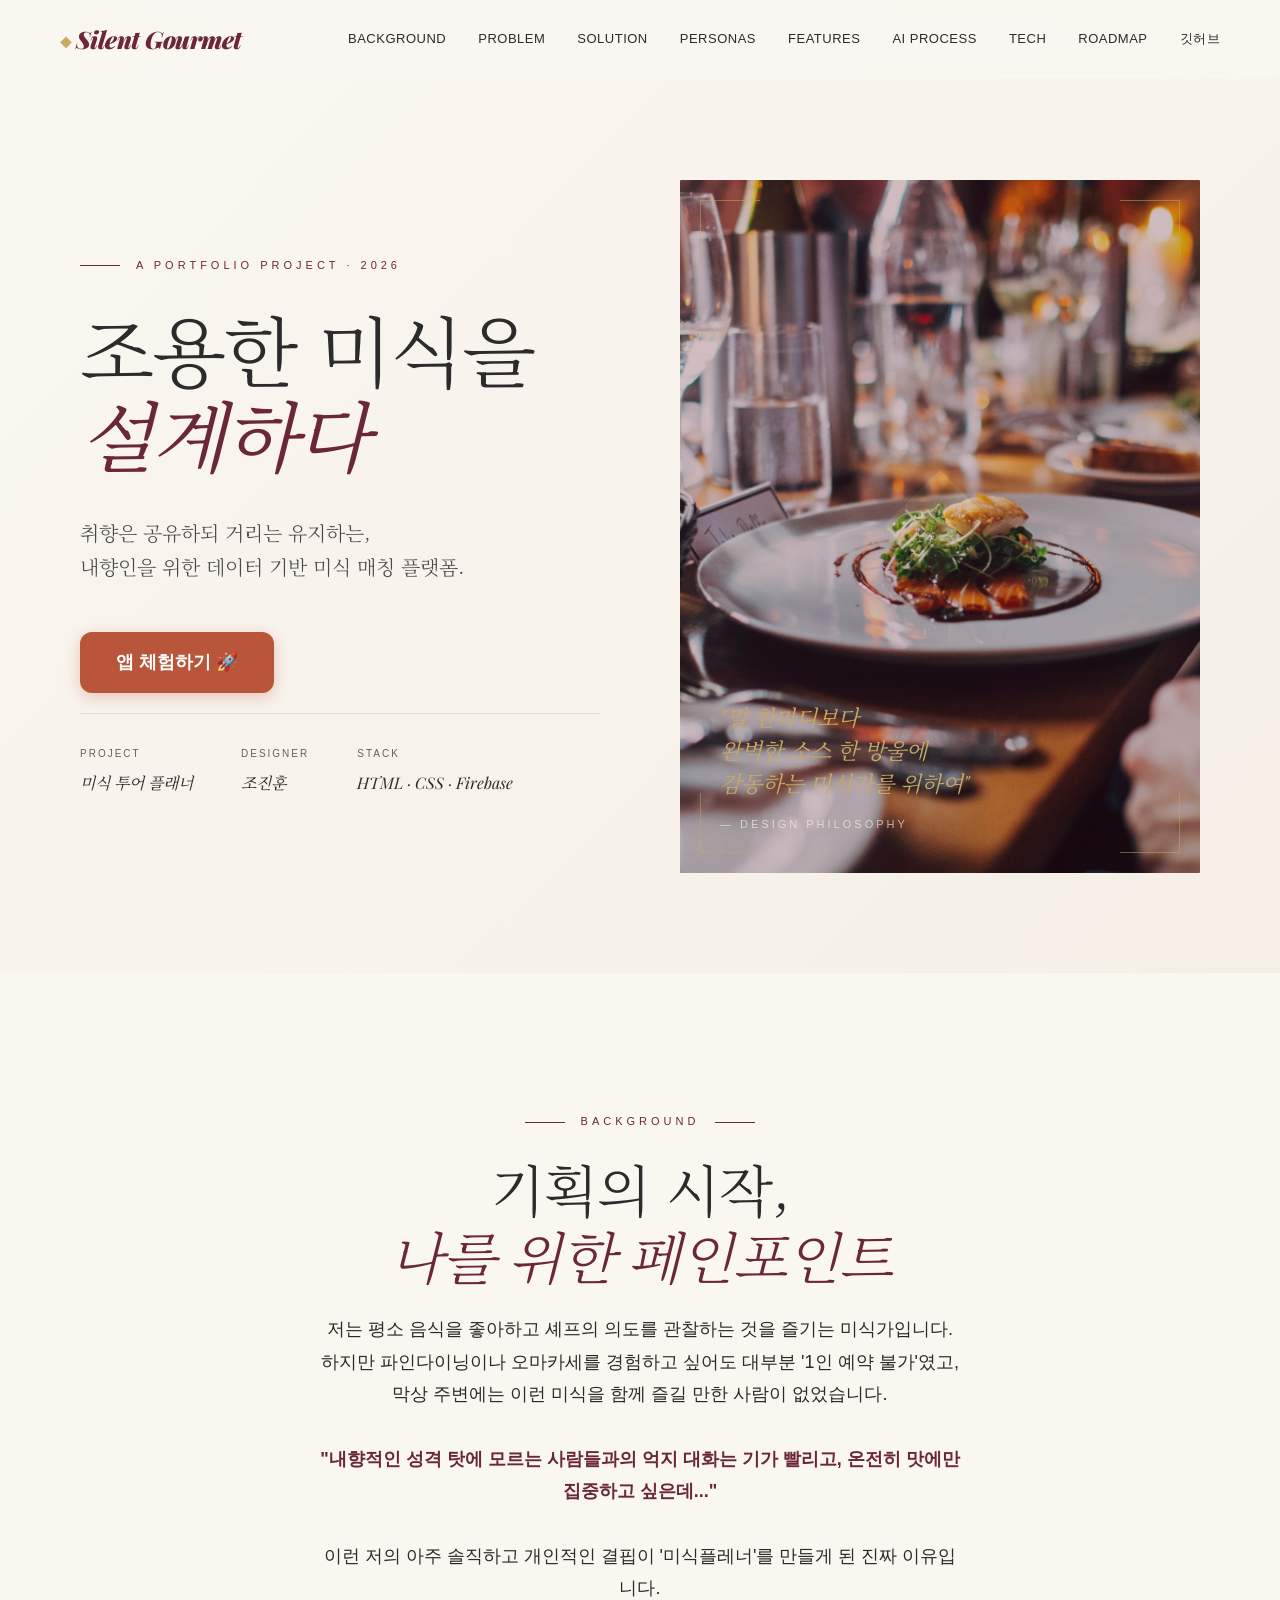
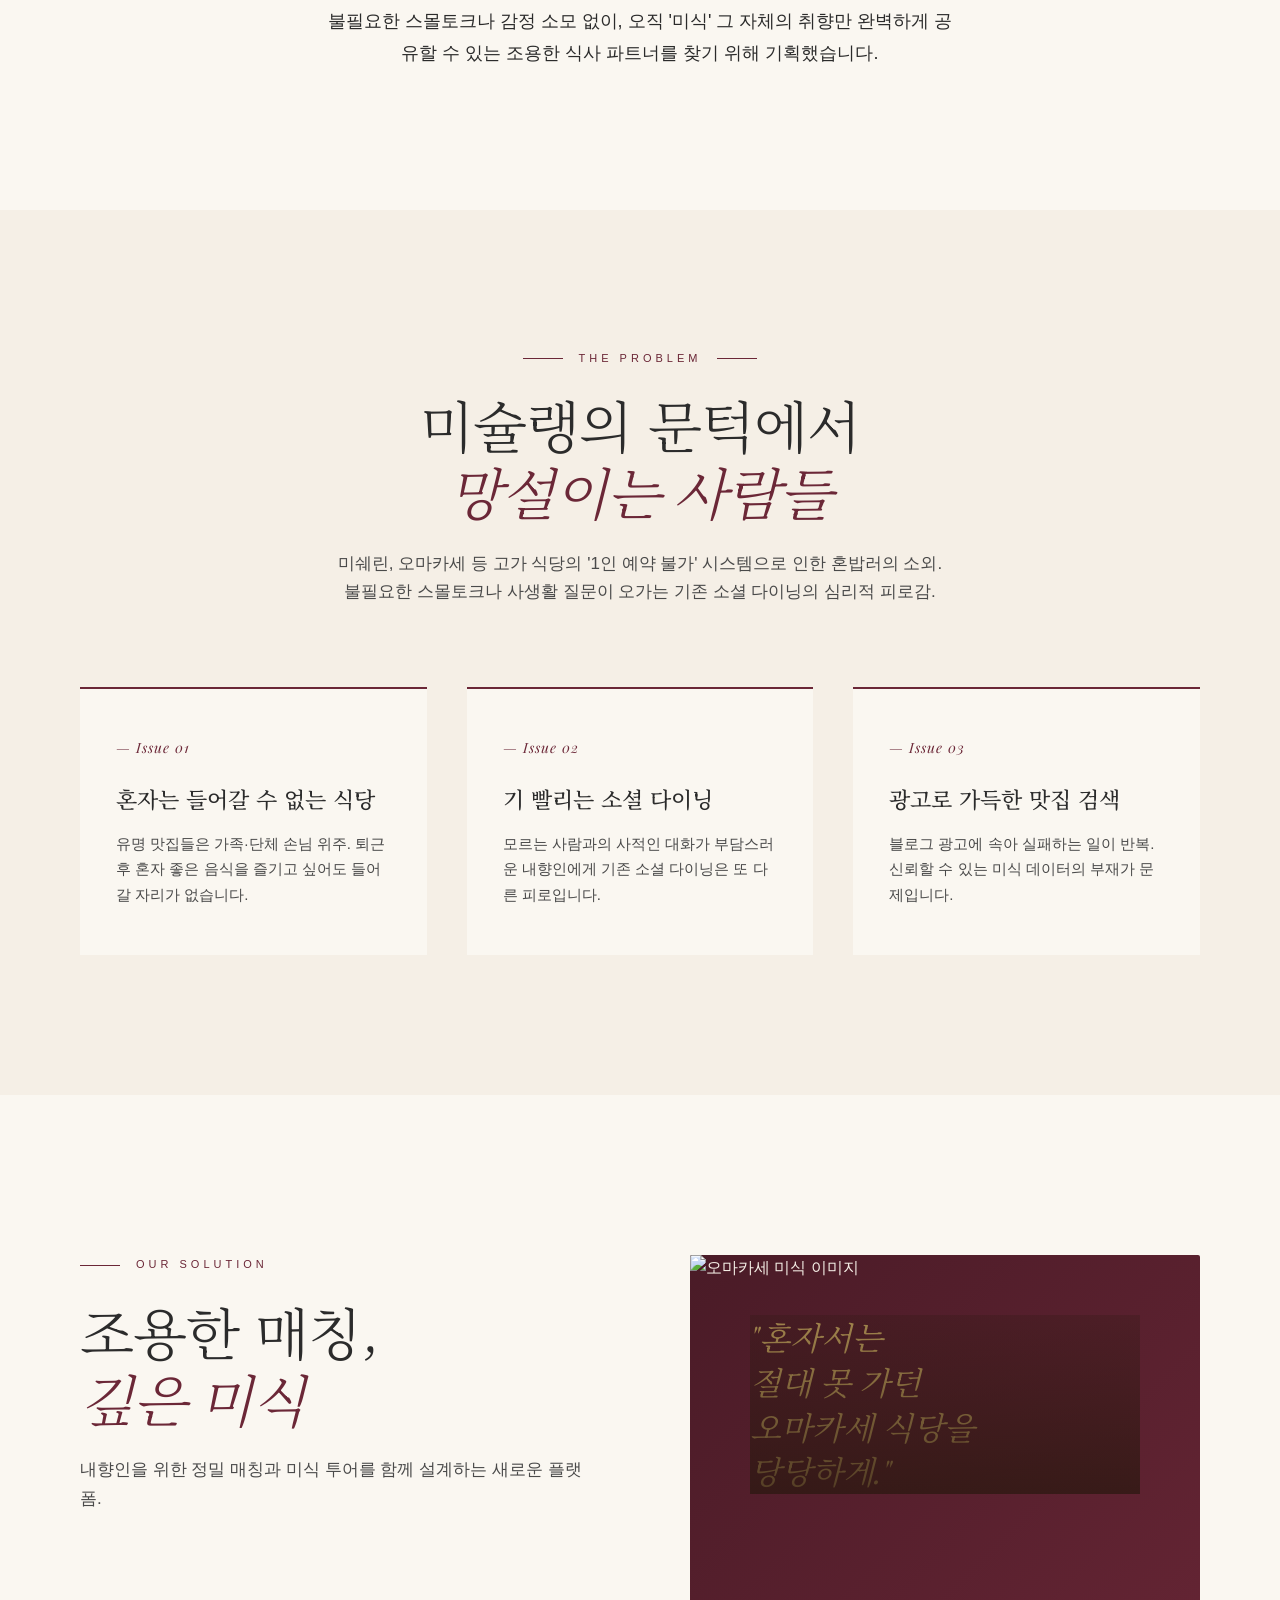
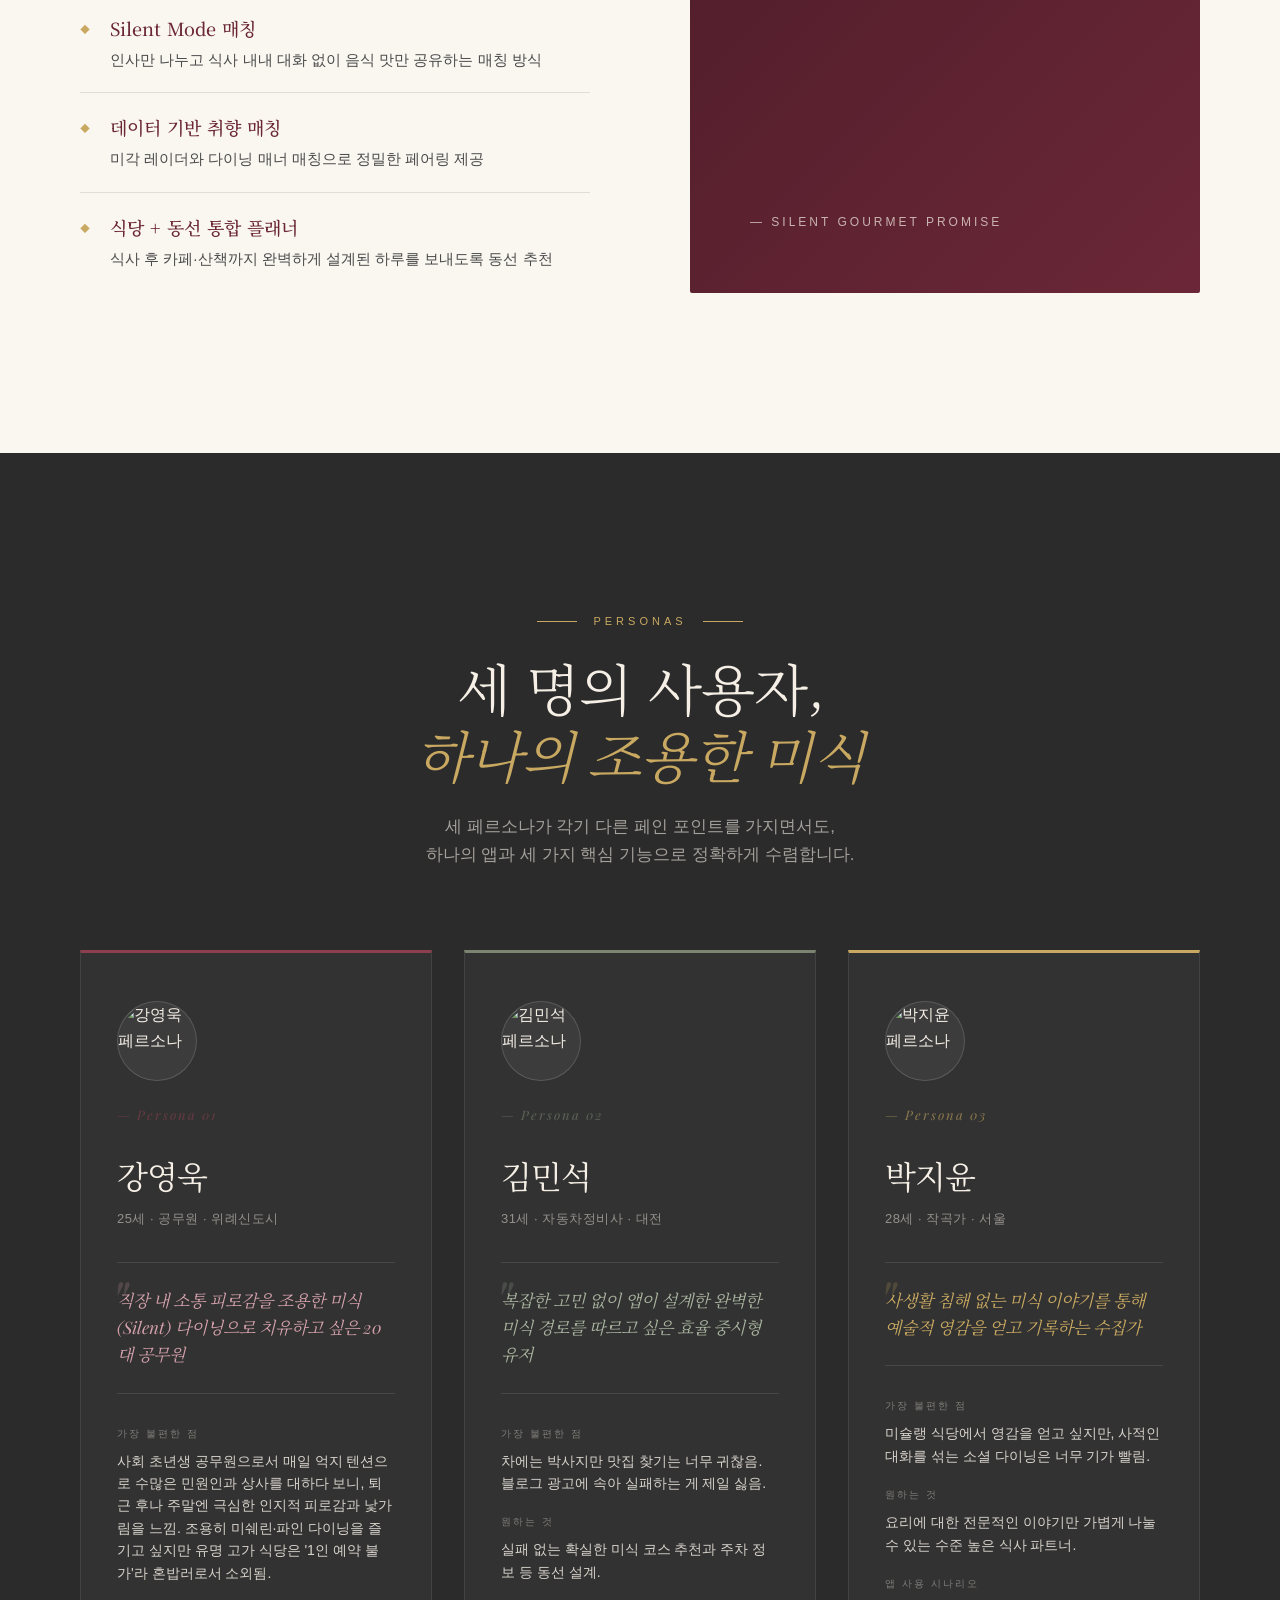
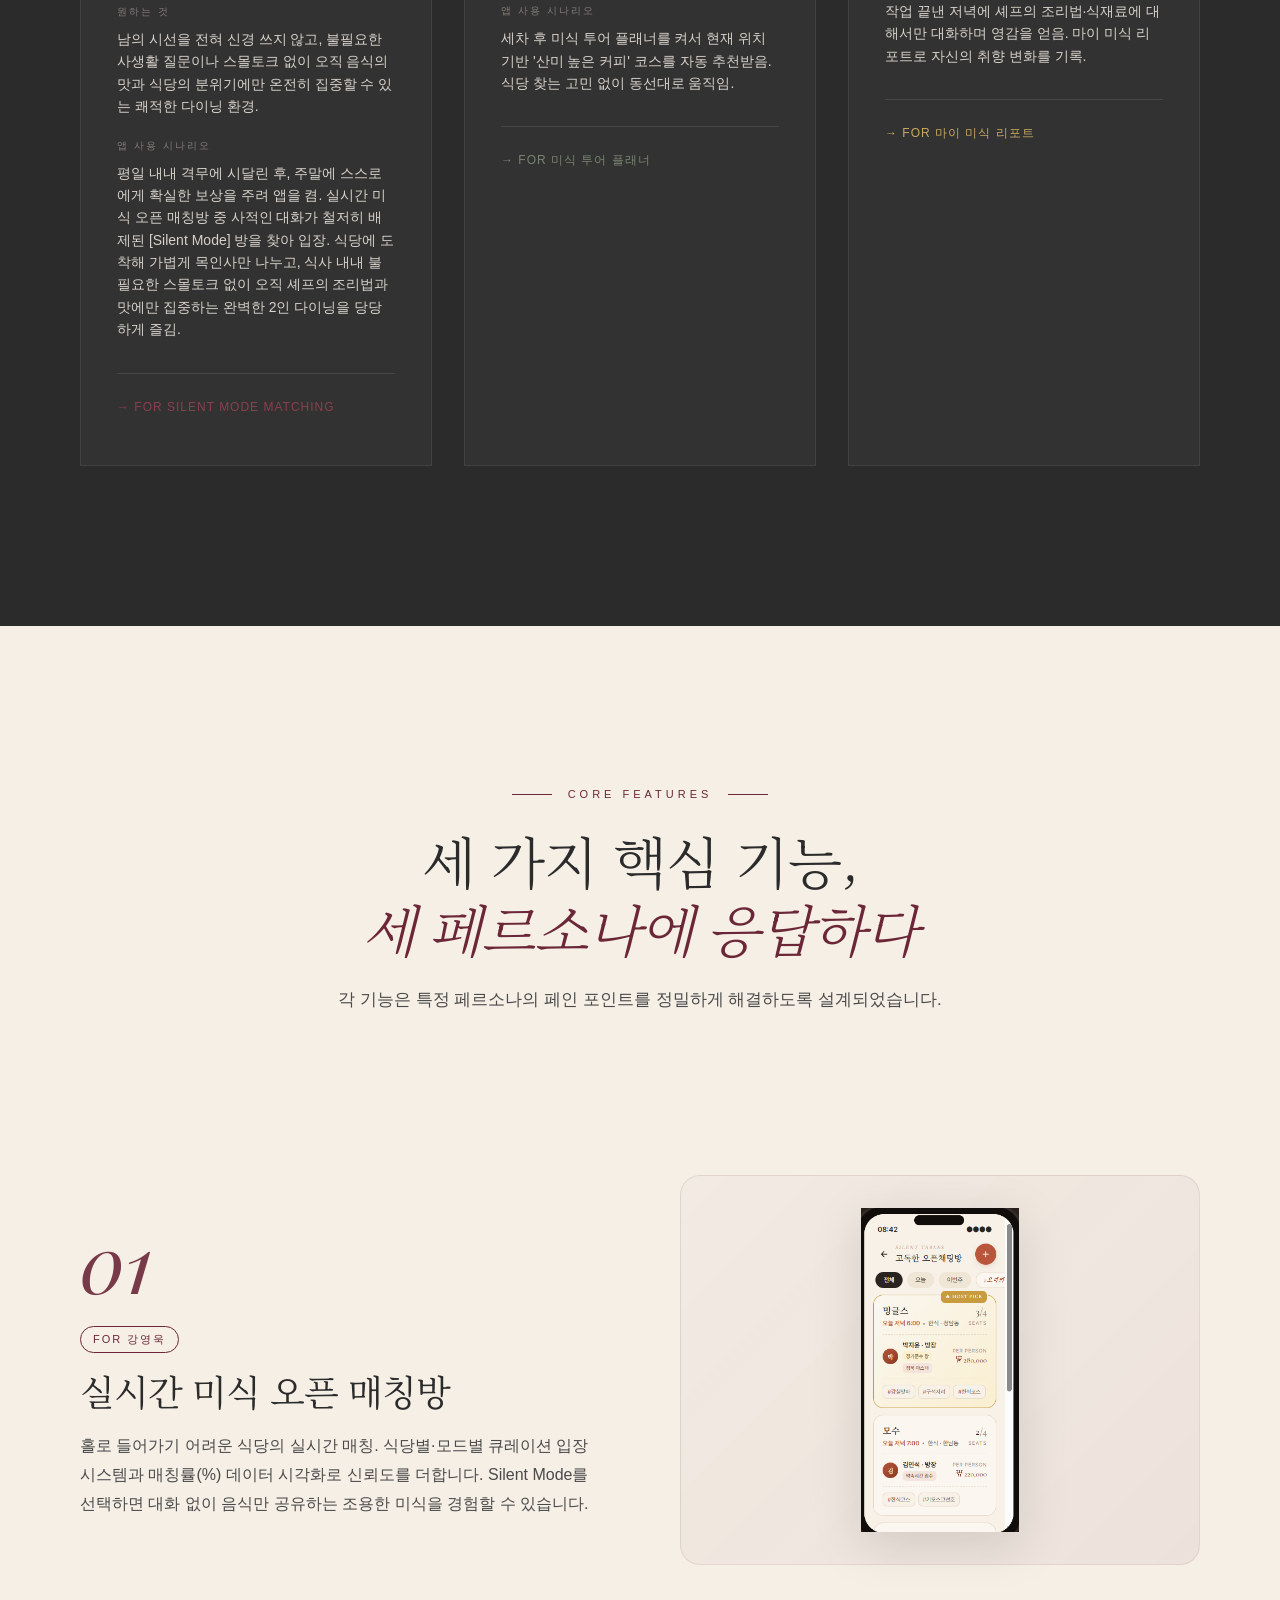
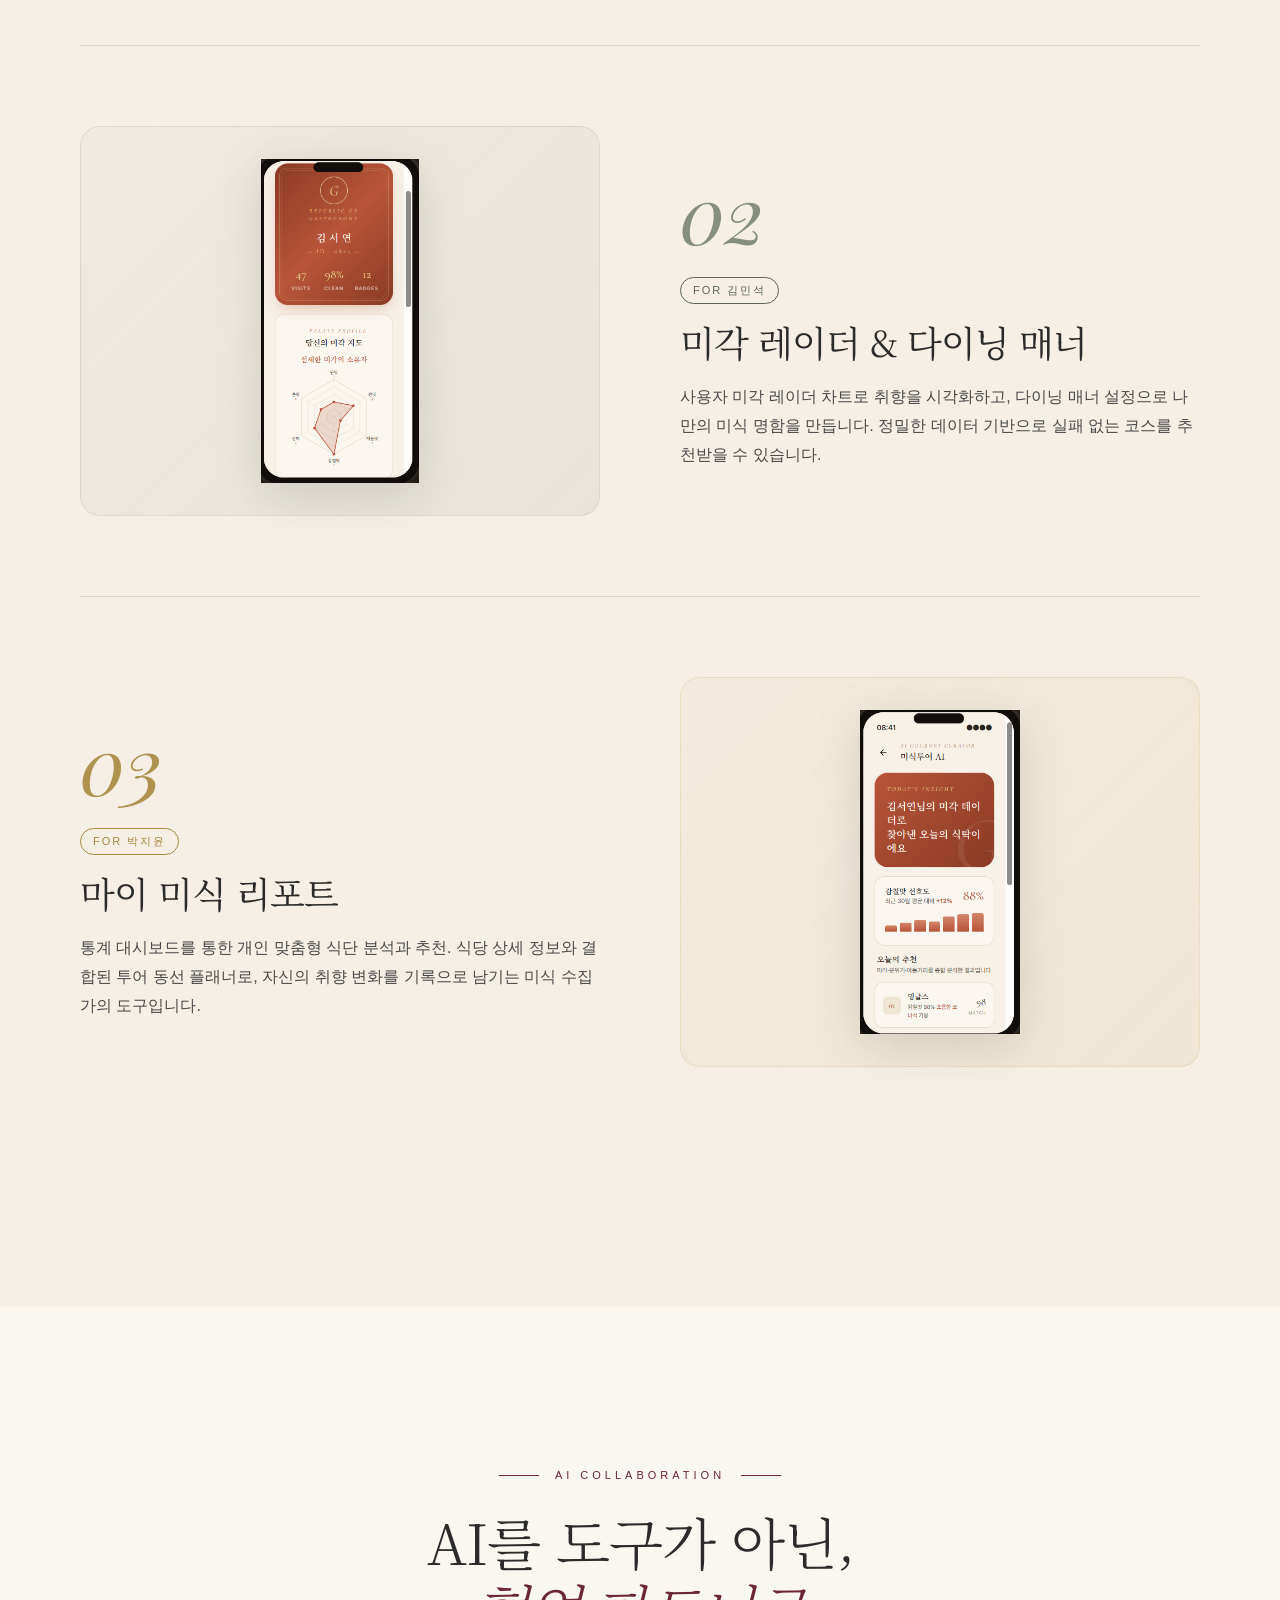
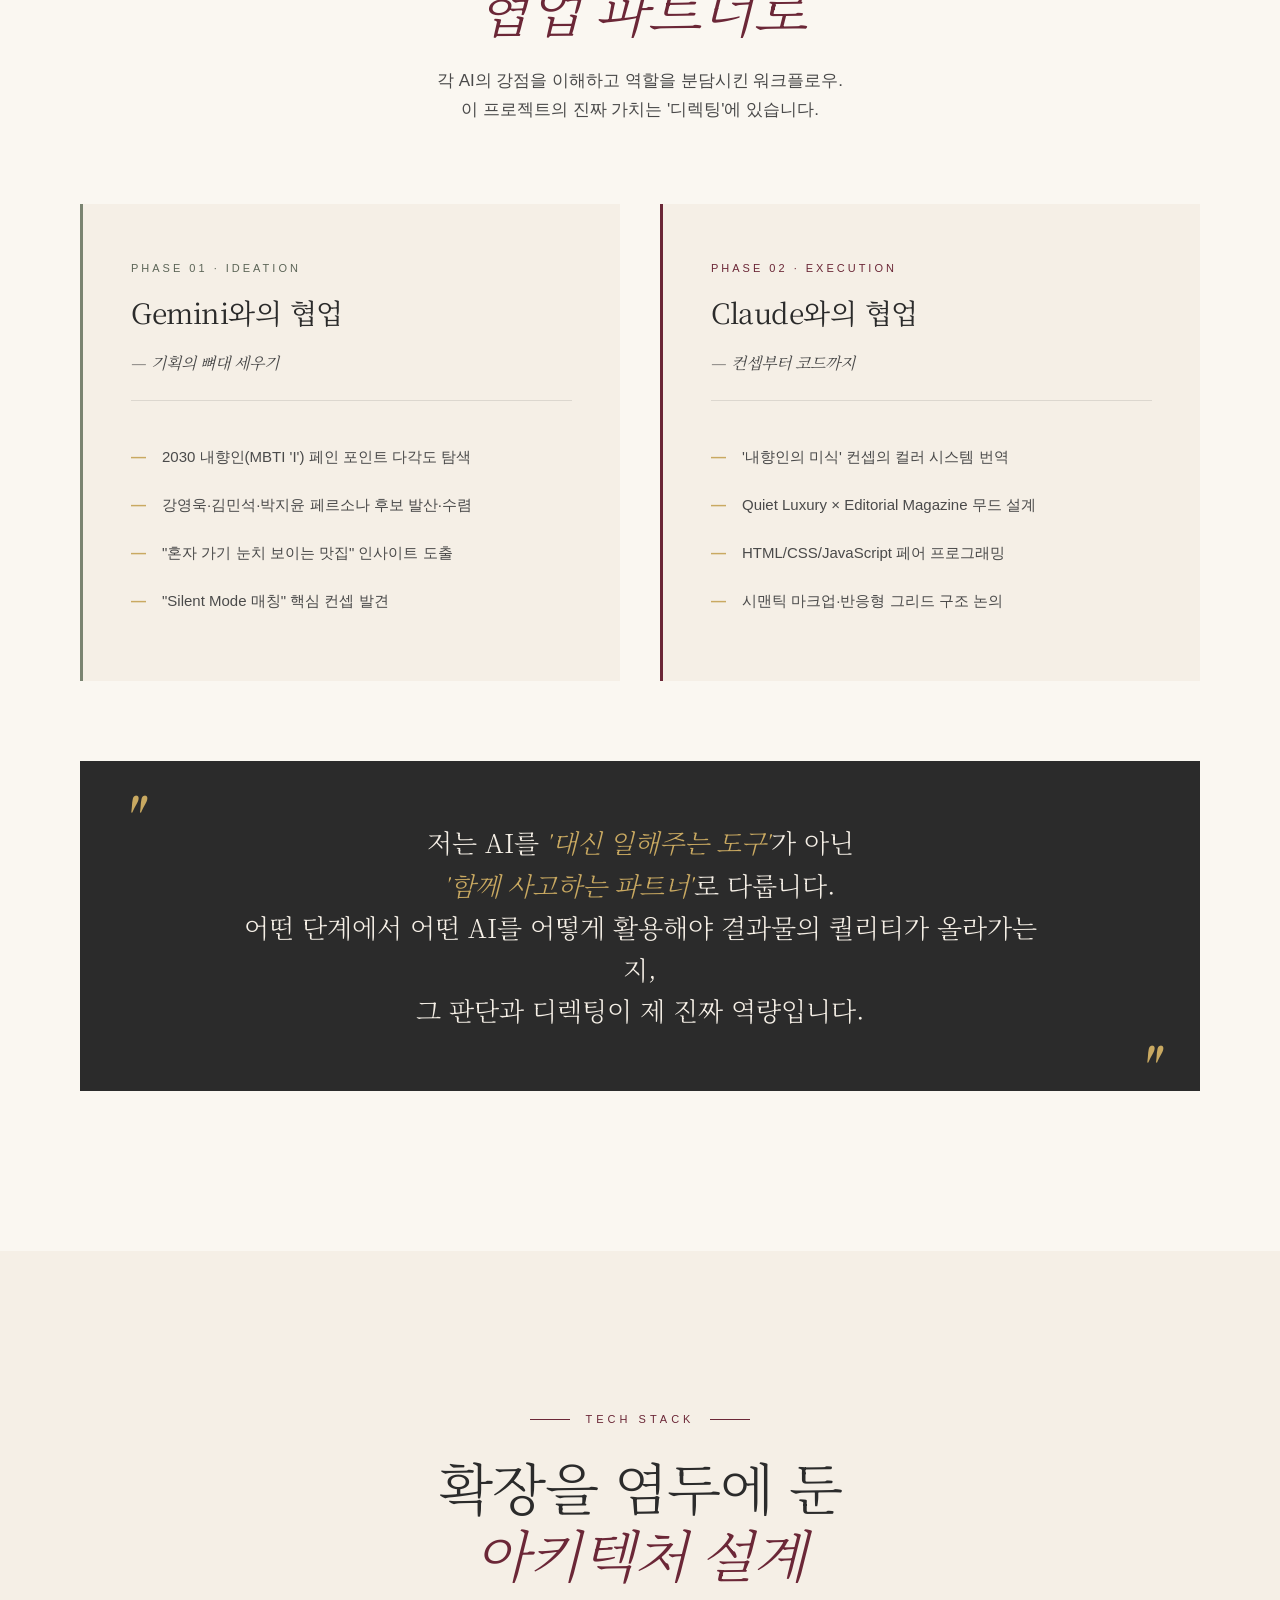
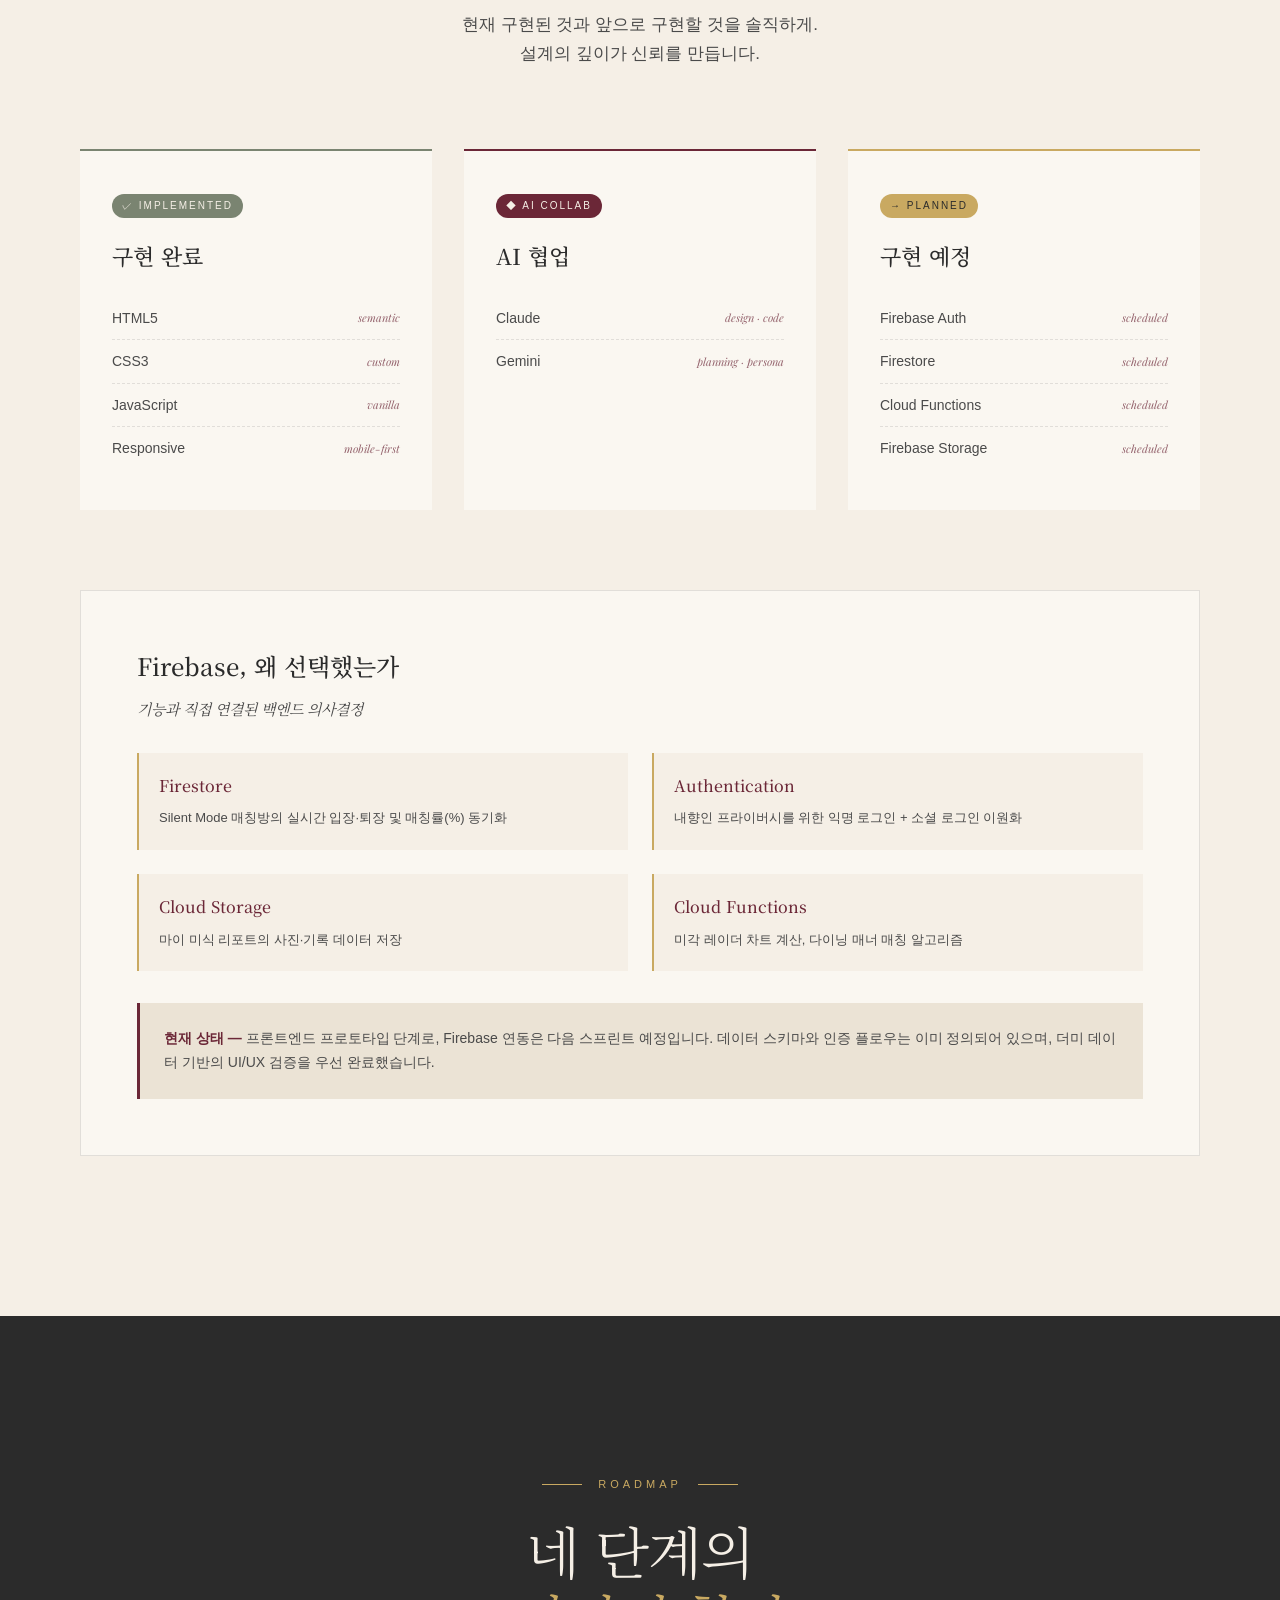
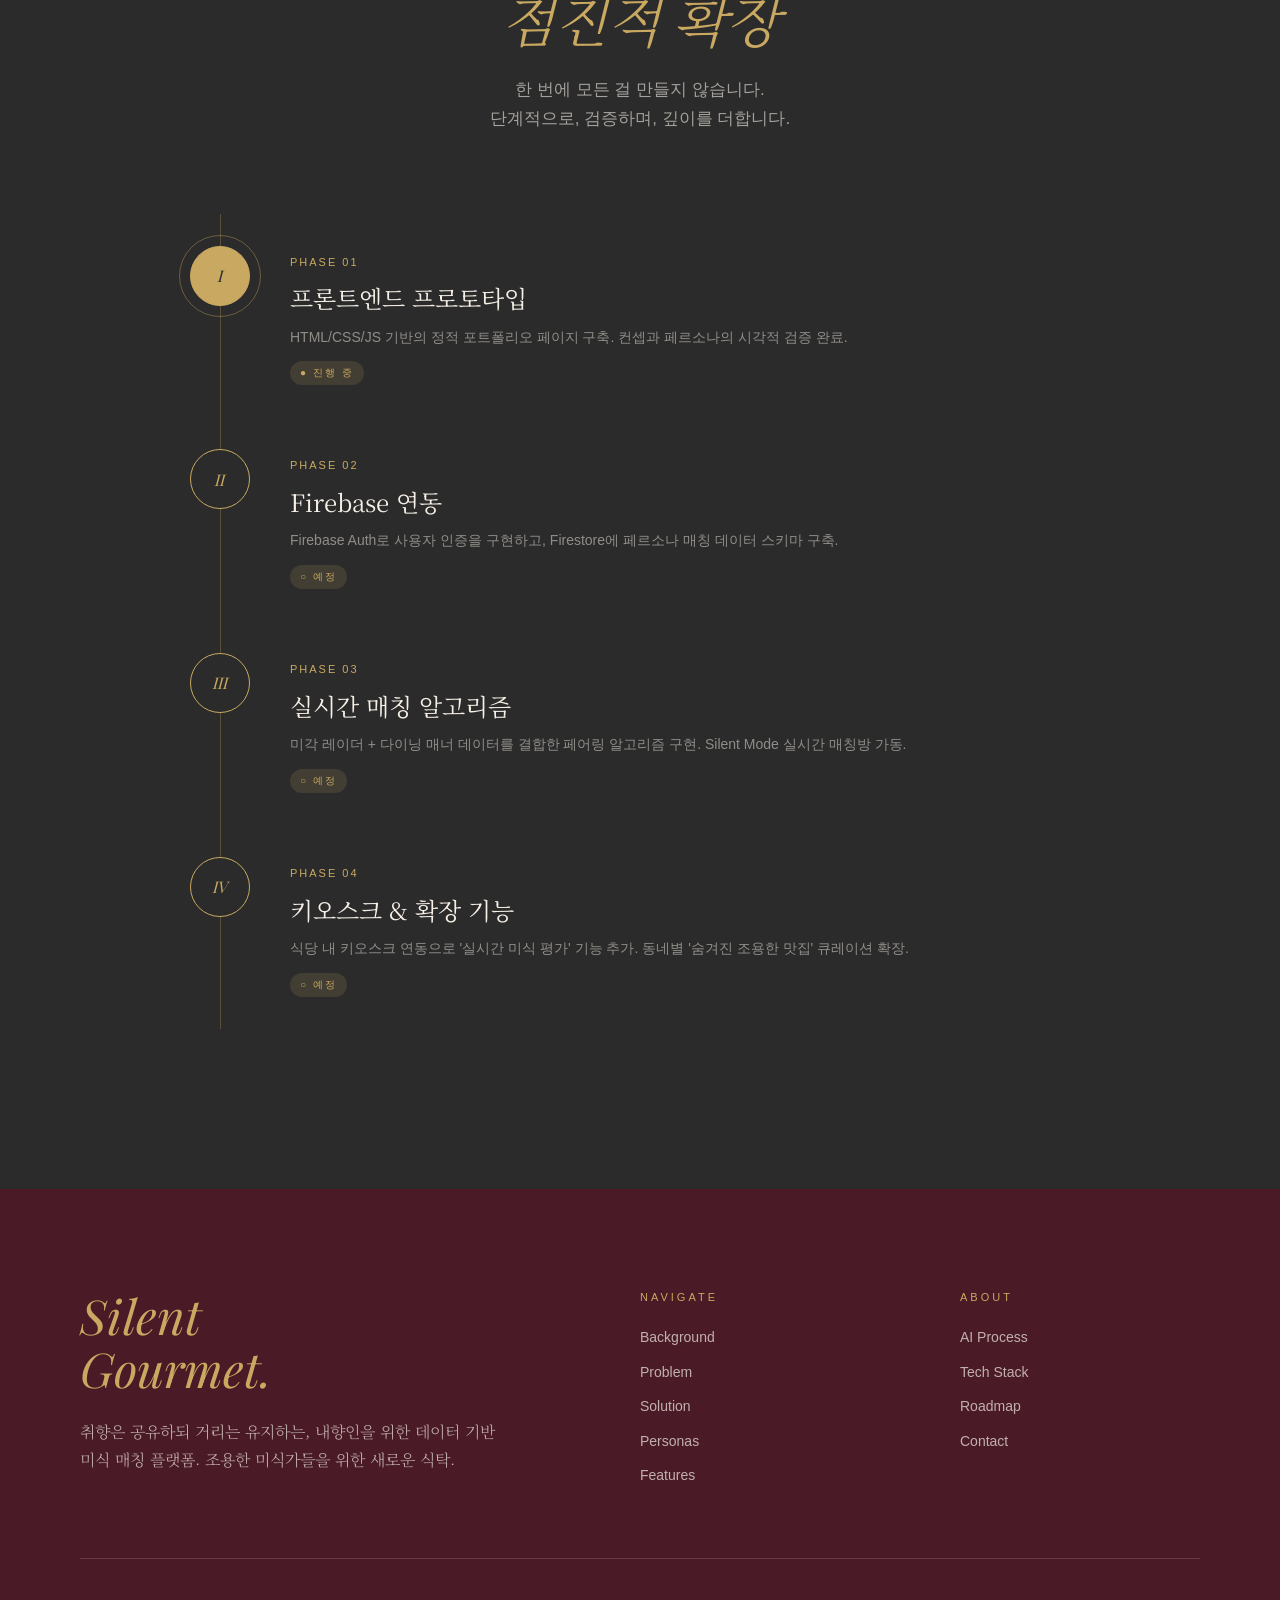
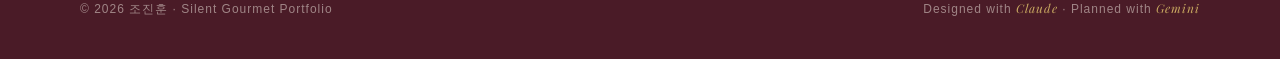
==== index.html @ 57d8399f "feat: add app experience button and fix github link" ====
<!DOCTYPE html>
<html lang="ko">
<head>
<meta charset="UTF-8">
<meta name="viewport" content="width=device-width, initial-scale=1.0">
<title>미식 플래너 — Silent Gourmet</title>
<link rel="preconnect" href="https://fonts.googleapis.com">
<link rel="preconnect" href="https://fonts.gstatic.com" crossorigin>
<link href="https://fonts.googleapis.com/css2?family=Noto+Serif+KR:wght@300;400;500;700;900&family=Playfair+Display:ital,wght@0,400;0,700;0,900;1,400;1,700&family=Pretendard:wght@300;400;500;600;700&display=swap" rel="stylesheet">
<link href="https://cdn.jsdelivr.net/gh/orioncactus/pretendard@v1.3.9/dist/web/static/pretendard.css" rel="stylesheet">
<link rel="stylesheet" href="style.css">
</head>
<body>

  <!-- ====================================
       HEADER
       ==================================== -->
  <header class="site-header">
    <div class="logo">Silent Gourmet</div>
    <nav class="main-nav" aria-label="주요 메뉴">
      <ul>
        <li><a href="#background">Background</a></li>
        <li><a href="#problem">Problem</a></li>
        <li><a href="#solution">Solution</a></li>
        <li><a href="#personas">Personas</a></li>
        <li><a href="#features">Features</a></li>
        <li><a href="#ai">AI Process</a></li>
        <li><a href="#tech">Tech</a></li>
        <li><a href="#roadmap">Roadmap</a></li>
        <li><a href="https://github.com/wlsgns9607-blip/Gourmet_Planner" target="_blank">깃허브</a></li>
      </ul>
    </nav>
  </header>

  <!-- ====================================
       HERO
       ==================================== -->
  <section class="hero">
    <div class="hero-content">
      <div class="hero-label">A Portfolio Project · 2026</div>
      <h1 class="hero-title">
        조용한 미식을<br>
        <em>설계하다</em>
      </h1>
      <p class="hero-subtitle">
        취향은 공유하되 거리는 유지하는,<br>
        내향인을 위한 데이터 기반 미식 매칭 플랫폼.
      </p>
      
      <!-- 앱 체험하기 버튼 -->
      <div style="margin-top: 36px; margin-bottom: 20px;">
        <a href="https://wlsgns9607-blip.github.io/Gourmet_Planner/" target="_blank" rel="noopener noreferrer" style="display: inline-flex; align-items: center; justify-content: center; padding: 16px 36px; background-color: #B8553A; color: #ffffff; font-size: 18px; font-weight: 700; font-family: 'Pretendard', sans-serif; text-decoration: none; border-radius: 12px; transition: all 0.3s cubic-bezier(0.25, 1, 0.5, 1); box-shadow: 0 4px 16px rgba(184, 85, 58, 0.3);" onmouseover="this.style.transform='translateY(-4px)'; this.style.boxShadow='0 8px 24px rgba(184, 85, 58, 0.4)';" onmouseout="this.style.transform='translateY(0)'; this.style.boxShadow='0 4px 16px rgba(184, 85, 58, 0.3)';">
          앱 체험하기 🚀
        </a>
      </div>
      <div class="hero-meta">
        <div class="hero-meta-item">
          <span>Project</span>
          <span>미식 투어 플래너</span>
        </div>
        <div class="hero-meta-item">
          <span>Designer</span>
          <span>조진훈</span>
        </div>
        <div class="hero-meta-item">
          <span>Stack</span>
          <span>HTML · CSS · Firebase</span>
        </div>
      </div>
    </div>
    <aside class="hero-visual" aria-hidden="true">
      <img src="img/misig_01.jpg" alt="사진은여기에 추가해주세요" class="hero-visual-img">
      <span class="ornament tl"></span>
      <span class="ornament tr"></span>
      <span class="ornament bl"></span>
      <span class="ornament br"></span>
      <div class="hero-visual-text">
        <p class="hero-visual-text-quote">"말 한마디보다<br>완벽한 소스 한 방울에<br>감동하는 미식가를 위하여"</p>
        <p class="hero-visual-text-label">— Design Philosophy</p>
      </div>
    </aside>
  </section>

  <!-- ====================================
       BACKGROUND
       ==================================== -->
  <section class="background" id="background" style="background: var(--paper);">
    <div style="max-width: 800px; margin: 0 auto; text-align: center;">
      <p class="section-label">Background</p>
      <h2 class="section-title">기획의 시작,<br><em>나를 위한 페인포인트</em></h2>
      <p class="section-desc" style="font-size: 18px; line-height: 1.8; color: var(--charcoal); font-weight: 400; margin-bottom: 0;">
        저는 평소 음식을 좋아하고 셰프의 의도를 관찰하는 것을 즐기는 미식가입니다.<br>
        하지만 파인다이닝이나 오마카세를 경험하고 싶어도 대부분 '1인 예약 불가'였고,<br>
        막상 주변에는 이런 미식을 함께 즐길 만한 사람이 없었습니다.<br><br>
        <strong style="color: var(--burgundy);">"내향적인 성격 탓에 모르는 사람들과의 억지 대화는 기가 빨리고, 온전히 맛에만 집중하고 싶은데..."</strong><br><br>
        이런 저의 아주 솔직하고 개인적인 결핍이 '미식플레너'를 만들게 된 진짜 이유입니다.<br>
        불필요한 스몰토크나 감정 소모 없이, 오직 '미식' 그 자체의 취향만 완벽하게 공유할 수 있는 조용한 식사 파트너를 찾기 위해 기획했습니다.
      </p>
    </div>
  </section>

  <!-- ====================================
       PROBLEM
       ==================================== -->
  <section class="problem" id="problem">
    <p class="section-label">The Problem</p>
    <h2 class="section-title">미슐랭의 문턱에서<br><em>망설이는 사람들</em></h2>
    <p class="section-desc">
      미쉐린, 오마카세 등 고가 식당의 '1인 예약 불가' 시스템으로 인한 혼밥러의 소외.<br>
      불필요한 스몰토크나 사생활 질문이 오가는 기존 소셜 다이닝의 심리적 피로감.
    </p>
    <div class="problem-grid">
      <article class="problem-card">
        <p class="problem-card-num">— Issue 01</p>
        <h3 class="problem-card-title">혼자는 들어갈 수 없는 식당</h3>
        <p class="problem-card-text">
          유명 맛집들은 가족·단체 손님 위주. 퇴근 후 혼자 좋은 음식을 즐기고 싶어도 들어갈 자리가 없습니다.
        </p>
      </article>
      <article class="problem-card">
        <p class="problem-card-num">— Issue 02</p>
        <h3 class="problem-card-title">기 빨리는 소셜 다이닝</h3>
        <p class="problem-card-text">
          모르는 사람과의 사적인 대화가 부담스러운 내향인에게 기존 소셜 다이닝은 또 다른 피로입니다.
        </p>
      </article>
      <article class="problem-card">
        <p class="problem-card-num">— Issue 03</p>
        <h3 class="problem-card-title">광고로 가득한 맛집 검색</h3>
        <p class="problem-card-text">
          블로그 광고에 속아 실패하는 일이 반복. 신뢰할 수 있는 미식 데이터의 부재가 문제입니다.
        </p>
      </article>
    </div>
  </section>

  <!-- ====================================
       SOLUTION
       ==================================== -->
  <section class="solution" id="solution">
    <div class="solution-container">
      <div class="solution-text">
        <p class="section-label">Our Solution</p>
        <h2 class="section-title">조용한 매칭,<br><em>깊은 미식</em></h2>
        <p class="section-desc" style="text-align:left;margin-left:0;">
          내향인을 위한 정밀 매칭과 미식 투어를 함께 설계하는 새로운 플랫폼.
        </p>
        <ul class="solution-features">
          <li>
            <div>
              <strong>Silent Mode 매칭</strong>
              <span>인사만 나누고 식사 내내 대화 없이 음식 맛만 공유하는 매칭 방식</span>
            </div>
          </li>
          <li>
            <div>
              <strong>데이터 기반 취향 매칭</strong>
              <span>미각 레이더와 다이닝 매너 매칭으로 정밀한 페어링 제공</span>
            </div>
          </li>
          <li>
            <div>
              <strong>식당 + 동선 통합 플래너</strong>
              <span>식사 후 카페·산책까지 완벽하게 설계된 하루를 보내도록 동선 추천</span>
            </div>
          </li>
        </ul>
      </div>
      <aside class="solution-visual">
        <img src="img/misig_02.jpg" alt="오마카세 미식 이미지" class="solution-visual-img">
        <p class="solution-visual-quote">
          "혼자서는<br>
          절대 못 가던<br>
          오마카세 식당을<br>
          당당하게."
        </p>
        <p class="solution-visual-cite">— Silent Gourmet Promise</p>
      </aside>
    </div>
  </section>

  <!-- ====================================
       PERSONAS
       ==================================== -->
  <section class="personas" id="personas">
    <p class="section-label">Personas</p>
    <h2 class="section-title">세 명의 사용자,<br><em>하나의 조용한 미식</em></h2>
    <p class="section-desc">
      세 페르소나가 각기 다른 페인 포인트를 가지면서도,<br>
      하나의 앱과 세 가지 핵심 기능으로 정확하게 수렴합니다.
    </p>
    <div class="personas-grid">
      
      <article class="persona-card p1">
        <div class="persona-img-wrap">
          <img src="img/yeund.png" alt="강영욱 페르소나" class="persona-img">
        </div>
        <p class="persona-number">— Persona 01</p>
        <h3 class="persona-name">강영욱</h3>
        <p class="persona-info">25세 · 공무원 · 위례신도시</p>
        <blockquote class="persona-quote">
          직장 내 소통 피로감을 조용한 미식(Silent) 다이닝으로 치유하고 싶은 20대 공무원
        </blockquote>
        <dl>
          <div class="persona-detail">
            <dt>가장 불편한 점</dt>
            <dd>사회 초년생 공무원으로서 매일 억지 텐션으로 수많은 민원인과 상사를 대하다 보니, 퇴근 후나 주말엔 극심한 인지적 피로감과 낯가림을 느낌. 조용히 미쉐린·파인 다이닝을 즐기고 싶지만 유명 고가 식당은 '1인 예약 불가'라 혼밥러로서 소외됨.</dd>
          </div>
          <div class="persona-detail">
            <dt>원하는 것</dt>
            <dd>남의 시선을 전혀 신경 쓰지 않고, 불필요한 사생활 질문이나 스몰토크 없이 오직 음식의 맛과 식당의 분위기에만 온전히 집중할 수 있는 쾌적한 다이닝 환경.</dd>
          </div>
          <div class="persona-detail">
            <dt>앱 사용 시나리오</dt>
            <dd>평일 내내 격무에 시달린 후, 주말에 스스로에게 확실한 보상을 주려 앱을 켬. 실시간 미식 오픈 매칭방 중 사적인 대화가 철저히 배제된 [Silent Mode] 방을 찾아 입장. 식당에 도착해 가볍게 목인사만 나누고, 식사 내내 불필요한 스몰토크 없이 오직 셰프의 조리법과 맛에만 집중하는 완벽한 2인 다이닝을 당당하게 즐김.</dd>
          </div>
        </dl>
        <p class="persona-feature">→ For Silent Mode Matching</p>
      </article>

      <article class="persona-card p2">
        <div class="persona-img-wrap">
          <img src="img/kim_001.png" alt="김민석 페르소나" class="persona-img">
        </div>
        <p class="persona-number">— Persona 02</p>
        <h3 class="persona-name">김민석</h3>
        <p class="persona-info">31세 · 자동차정비사 · 대전</p>
        <blockquote class="persona-quote">
          복잡한 고민 없이 앱이 설계한 완벽한 미식 경로를 따르고 싶은 효율 중시형 유저
        </blockquote>
        <dl>
          <div class="persona-detail">
            <dt>가장 불편한 점</dt>
            <dd>차에는 박사지만 맛집 찾기는 너무 귀찮음. 블로그 광고에 속아 실패하는 게 제일 싫음.</dd>
          </div>
          <div class="persona-detail">
            <dt>원하는 것</dt>
            <dd>실패 없는 확실한 미식 코스 추천과 주차 정보 등 동선 설계.</dd>
          </div>
          <div class="persona-detail">
            <dt>앱 사용 시나리오</dt>
            <dd>세차 후 미식 투어 플래너를 켜서 현재 위치 기반 '산미 높은 커피' 코스를 자동 추천받음. 식당 찾는 고민 없이 동선대로 움직임.</dd>
          </div>
        </dl>
        <p class="persona-feature">→ For 미식 투어 플래너</p>
      </article>

      <article class="persona-card p3">
        <div class="persona-img-wrap">
          <img src="img/park_01.png" alt="박지윤 페르소나" class="persona-img"> 
        </div>
        <!-- 사진추가 끝-->
        <p class="persona-number">— Persona 03</p>
        <h3 class="persona-name">박지윤</h3>
        <p class="persona-info">28세 · 작곡가 · 서울</p>
        <blockquote class="persona-quote">
          사생활 침해 없는 미식 이야기를 통해 예술적 영감을 얻고 기록하는 수집가
        </blockquote>
        <dl>
          <div class="persona-detail">
            <dt>가장 불편한 점</dt>
            <dd>미슐랭 식당에서 영감을 얻고 싶지만, 사적인 대화를 섞는 소셜 다이닝은 너무 기가 빨림.</dd>
          </div>
          <div class="persona-detail">
            <dt>원하는 것</dt>
            <dd>요리에 대한 전문적인 이야기만 가볍게 나눌 수 있는 수준 높은 식사 파트너.</dd>
          </div>
          <div class="persona-detail">
            <dt>앱 사용 시나리오</dt>
            <dd>작업 끝낸 저녁에 셰프의 조리법·식재료에 대해서만 대화하며 영감을 얻음. 마이 미식 리포트로 자신의 취향 변화를 기록.</dd>
          </div>
        </dl>
        <p class="persona-feature">→ For 마이 미식 리포트</p>
      </article>

    </div>
  </section>

  <!-- ====================================
       CORE FEATURES
       ==================================== -->
  <section class="features" id="features">
    <p class="section-label">Core Features</p>
    <h2 class="section-title">세 가지 핵심 기능,<br><em>세 페르소나에 응답하다</em></h2>
    <p class="section-desc">
      각 기능은 특정 페르소나의 페인 포인트를 정밀하게 해결하도록 설계되었습니다.
    </p>
    <div class="features-container">

      <article class="feature-row f1">
        <div class="feature-text">
          <div class="feature-num">01</div>
          <span class="feature-tag">For 강영욱</span>
          <h3 class="feature-name">실시간 미식 오픈 매칭방</h3>
          <p class="feature-desc">
            홀로 들어가기 어려운 식당의 실시간 매칭. 식당별·모드별 큐레이션 입장 시스템과 매칭률(%) 데이터 시각화로 신뢰도를 더합니다. Silent Mode를 선택하면 대화 없이 음식만 공유하는 조용한 미식을 경험할 수 있습니다.
          </p>
        </div>
        <div class="feature-visual" aria-hidden="true">
          <img src="img/img_003.png" alt="실시간 미식 오픈 매칭방" class="feature-visual-img">
        </div>
      </article>

      <article class="feature-row f2 reverse">
        <div class="feature-text">
          <div class="feature-num">02</div>
          <span class="feature-tag">For 김민석</span>
          <h3 class="feature-name">미각 레이더 & 다이닝 매너</h3>
          <p class="feature-desc">
            사용자 미각 레이더 차트로 취향을 시각화하고, 다이닝 매너 설정으로 나만의 미식 명함을 만듭니다. 정밀한 데이터 기반으로 실패 없는 코스를 추천받을 수 있습니다.
          </p>
        </div>
        <div class="feature-visual" aria-hidden="true">
          <img src="img/img_004.png" alt="미각 레이더 & 다이닝 매너" class="feature-visual-img">
        </div>
      </article>

      <article class="feature-row f3">
        <div class="feature-text">
          <div class="feature-num">03</div>
          <span class="feature-tag">For 박지윤</span>
          <h3 class="feature-name">마이 미식 리포트</h3>
          <p class="feature-desc">
            통계 대시보드를 통한 개인 맞춤형 식단 분석과 추천. 식당 상세 정보와 결합된 투어 동선 플래너로, 자신의 취향 변화를 기록으로 남기는 미식 수집가의 도구입니다.
          </p>
        </div>
        <div class="feature-visual" aria-hidden="true">
          <img src="img/img_005.png" alt="마이 미식 리포트" class="feature-visual-img">
        </div>
      </article>

    </div>
  </section>

  <!-- ====================================
       AI COLLABORATION
       ==================================== -->
  <section class="ai-process" id="ai">
    <div class="ai-container">
      <p class="section-label">AI Collaboration</p>
      <h2 class="section-title">AI를 도구가 아닌,<br><em>협업 파트너로</em></h2>
      <p class="section-desc">
        각 AI의 강점을 이해하고 역할을 분담시킨 워크플로우.<br>
        이 프로젝트의 진짜 가치는 '디렉팅'에 있습니다.
      </p>
      
      <div class="ai-grid">
        <article class="ai-card gemini">
          <p class="ai-card-label">Phase 01 · Ideation</p>
          <h3 class="ai-card-title">Gemini와의 협업</h3>
          <p class="ai-card-role">— 기획의 뼈대 세우기</p>
          <ul class="ai-tasks">
            <li>2030 내향인(MBTI 'I') 페인 포인트 다각도 탐색</li>
            <li>강영욱·김민석·박지윤 페르소나 후보 발산·수렴</li>
            <li>"혼자 가기 눈치 보이는 맛집" 인사이트 도출</li>
            <li>"Silent Mode 매칭" 핵심 컨셉 발견</li>
          </ul>
        </article>

        <article class="ai-card claude">
          <p class="ai-card-label">Phase 02 · Execution</p>
          <h3 class="ai-card-title">Claude와의 협업</h3>
          <p class="ai-card-role">— 컨셉부터 코드까지</p>
          <ul class="ai-tasks">
            <li>'내향인의 미식' 컨셉의 컬러 시스템 번역</li>
            <li>Quiet Luxury × Editorial Magazine 무드 설계</li>
            <li>HTML/CSS/JavaScript 페어 프로그래밍</li>
            <li>시맨틱 마크업·반응형 그리드 구조 논의</li>
          </ul>
        </article>
      </div>

      <div class="ai-statement">
        <p>
          저는 AI를 <em>'대신 일해주는 도구'</em>가 아닌<br>
          <em>'함께 사고하는 파트너'</em>로 다룹니다.<br>
          어떤 단계에서 어떤 AI를 어떻게 활용해야 결과물의 퀄리티가 올라가는지,<br>
          그 판단과 디렉팅이 제 진짜 역량입니다.
        </p>
      </div>
    </div>
  </section>

  <!-- ====================================
       TECH STACK
       ==================================== -->
  <section class="tech" id="tech">
    <div class="tech-container">
      <p class="section-label">Tech Stack</p>
      <h2 class="section-title">확장을 염두에 둔<br><em>아키텍처 설계</em></h2>
      <p class="section-desc">
        현재 구현된 것과 앞으로 구현할 것을 솔직하게.<br>
        설계의 깊이가 신뢰를 만듭니다.
      </p>

      <div class="tech-groups">
        <article class="tech-group done">
          <span class="tech-status">✓ Implemented</span>
          <h3 class="tech-group-title">구현 완료</h3>
          <ul class="tech-list">
            <li>HTML5 <span class="tech-item-note">semantic</span></li>
            <li>CSS3 <span class="tech-item-note">custom</span></li>
            <li>JavaScript <span class="tech-item-note">vanilla</span></li>
            <li>Responsive <span class="tech-item-note">mobile-first</span></li>
          </ul>
        </article>

        <article class="tech-group ai">
          <span class="tech-status">◆ AI Collab</span>
          <h3 class="tech-group-title">AI 협업</h3>
          <ul class="tech-list">
            <li>Claude <span class="tech-item-note">design · code</span></li>
            <li>Gemini <span class="tech-item-note">planning · persona</span></li>
          </ul>
        </article>

        <article class="tech-group planned">
          <span class="tech-status">→ Planned</span>
          <h3 class="tech-group-title">구현 예정</h3>
          <ul class="tech-list">
            <li>Firebase Auth <span class="tech-item-note">scheduled</span></li>
            <li>Firestore <span class="tech-item-note">scheduled</span></li>
            <li>Cloud Functions <span class="tech-item-note">scheduled</span></li>
            <li>Firebase Storage <span class="tech-item-note">scheduled</span></li>
          </ul>
        </article>
      </div>

      <article class="firebase-detail">
        <h3 class="firebase-detail-title">Firebase, 왜 선택했는가</h3>
        <p class="firebase-detail-sub">기능과 직접 연결된 백엔드 의사결정</p>
        <ul class="firebase-list">
          <li>
            <strong>Firestore</strong>
            <span>Silent Mode 매칭방의 실시간 입장·퇴장 및 매칭률(%) 동기화</span>
          </li>
          <li>
            <strong>Authentication</strong>
            <span>내향인 프라이버시를 위한 익명 로그인 + 소셜 로그인 이원화</span>
          </li>
          <li>
            <strong>Cloud Storage</strong>
            <span>마이 미식 리포트의 사진·기록 데이터 저장</span>
          </li>
          <li>
            <strong>Cloud Functions</strong>
            <span>미각 레이더 차트 계산, 다이닝 매너 매칭 알고리즘</span>
          </li>
        </ul>
        <p class="firebase-note">
          <strong>현재 상태 —</strong> 프론트엔드 프로토타입 단계로, Firebase 연동은 다음 스프린트 예정입니다. 데이터 스키마와 인증 플로우는 이미 정의되어 있으며, 더미 데이터 기반의 UI/UX 검증을 우선 완료했습니다.
        </p>
      </article>
    </div>
  </section>

  <!-- ====================================
       ROADMAP
       ==================================== -->
  <section class="roadmap" id="roadmap">
    <p class="section-label">Roadmap</p>
    <h2 class="section-title">네 단계의<br><em>점진적 확장</em></h2>
    <p class="section-desc">
      한 번에 모든 걸 만들지 않습니다.<br>
      단계적으로, 검증하며, 깊이를 더합니다.
    </p>

    <div class="roadmap-timeline">
      <article class="phase current">
        <div class="phase-marker">I</div>
        <div class="phase-content">
          <p class="phase-label">Phase 01</p>
          <h3 class="phase-title">프론트엔드 프로토타입</h3>
          <p class="phase-desc">HTML/CSS/JS 기반의 정적 포트폴리오 페이지 구축. 컨셉과 페르소나의 시각적 검증 완료.</p>
          <span class="phase-status">● 진행 중</span>
        </div>
      </article>

      <article class="phase">
        <div class="phase-marker">II</div>
        <div class="phase-content">
          <p class="phase-label">Phase 02</p>
          <h3 class="phase-title">Firebase 연동</h3>
          <p class="phase-desc">Firebase Auth로 사용자 인증을 구현하고, Firestore에 페르소나 매칭 데이터 스키마 구축.</p>
          <span class="phase-status">○ 예정</span>
        </div>
      </article>

      <article class="phase">
        <div class="phase-marker">III</div>
        <div class="phase-content">
          <p class="phase-label">Phase 03</p>
          <h3 class="phase-title">실시간 매칭 알고리즘</h3>
          <p class="phase-desc">미각 레이더 + 다이닝 매너 데이터를 결합한 페어링 알고리즘 구현. Silent Mode 실시간 매칭방 가동.</p>
          <span class="phase-status">○ 예정</span>
        </div>
      </article>

      <article class="phase">
        <div class="phase-marker">IV</div>
        <div class="phase-content">
          <p class="phase-label">Phase 04</p>
          <h3 class="phase-title">키오스크 & 확장 기능</h3>
          <p class="phase-desc">식당 내 키오스크 연동으로 '실시간 미식 평가' 기능 추가. 동네별 '숨겨진 조용한 맛집' 큐레이션 확장.</p>
          <span class="phase-status">○ 예정</span>
        </div>
      </article>
    </div>
  </section>

  <!-- ====================================
       FOOTER
       ==================================== -->
  <footer class="site-footer">
    <div class="footer-top">
      <div class="footer-brand">
        <p class="footer-brand-title">Silent<br>Gourmet.</p>
        <p class="footer-brand-text">
          취향은 공유하되 거리는 유지하는, 내향인을 위한 데이터 기반 미식 매칭 플랫폼. 조용한 미식가들을 위한 새로운 식탁.
        </p>
      </div>
      <div class="footer-col">
        <p class="footer-col-title">Navigate</p>
        <ul>
          <li><a href="#background">Background</a></li>
          <li><a href="#problem">Problem</a></li>
          <li><a href="#solution">Solution</a></li>
          <li><a href="#personas">Personas</a></li>
          <li><a href="#features">Features</a></li>
        </ul>
      </div>
      <div class="footer-col">
        <p class="footer-col-title">About</p>
        <ul>
          <li><a href="#ai">AI Process</a></li>
          <li><a href="#tech">Tech Stack</a></li>
          <li><a href="#roadmap">Roadmap</a></li>
          <li><a href="#">Contact</a></li>
        </ul>
      </div>
    </div>
    <div class="footer-bottom">
      <p>© 2026 조진훈 · Silent Gourmet Portfolio</p>
      <p class="credit">Designed with <em>Claude</em> · Planned with <em>Gemini</em></p>
    </div>
  </footer>

</body>
</html>
---- style.css ----
/* ====================================
     COLOR SYSTEM — Silent Gourmet
     ==================================== */
  :root {
    --burgundy: #6B2737;
    --burgundy-deep: #4A1B27;
    --burgundy-light: #8B3F50;
    --cream: #F5EFE6;
    --cream-deep: #EBE3D5;
    --sage: #7A8471;
    --sage-deep: #5C6557;
    --charcoal: #2B2B2B;
    --charcoal-soft: #4A4A4A;
    --gold: #C9A961;
    --gold-deep: #A8893F;
    --paper: #FAF7F1;
    --line: rgba(43, 43, 43, 0.12);
    
    --serif: 'Playfair Display', 'Noto Serif KR', serif;
    --serif-kr: 'Noto Serif KR', serif;
    --sans: 'Pretendard', -apple-system, BlinkMacSystemFont, sans-serif;
  }

  * { margin: 0; padding: 0; box-sizing: border-box; }
  
  html { scroll-behavior: smooth; }
  
  body {
    font-family: var(--sans);
    background: var(--paper);
    color: var(--charcoal);
    line-height: 1.6;
    font-weight: 400;
    overflow-x: hidden;
  }

  /* ====================================
     IMAGE PLACEHOLDERS
     ==================================== */
  /* Hero visual image */
  .hero-visual-img {
    position: absolute;
    inset: 0;
    width: 100%;
    height: 100%;
    object-fit: cover;
    z-index: 1;
    opacity: 0;
    transition: opacity 0.6s ease;
  }

  .hero-visual-img[src]:not([src=""]) {
    opacity: 0.7;
  }

  /* Feature section images */
  .feature-visual-img {
    width: calc(100% - 64px); /* Account for container padding */
    height: calc(100% - 64px);
    object-fit: contain;
    position: absolute;
    inset: 32px;
    z-index: 1;
    opacity: 0;
    transition: opacity 0.6s ease, transform 0.6s ease;
    filter: drop-shadow(0 12px 24px rgba(0, 0, 0, 0.12));
  }

  .feature-visual:hover .feature-visual-img[src]:not([src=""]) {
    transform: translateY(-4px);
  }

  .feature-visual-img[src]:not([src=""]) {
    opacity: 1;
  }

  /* Persona profile image */
  .persona-img-wrap {
    width: 80px;
    height: 80px;
    border-radius: 50%;
    overflow: hidden;
    margin-bottom: 24px;
    background: rgba(255, 255, 255, 0.05);
    border: 1px solid rgba(255, 255, 255, 0.15);
    display: flex;
    align-items: center;
    justify-content: center;
    transition: transform 0.5s cubic-bezier(0.34, 1.56, 0.64, 1), border-color 0.4s ease;
  }

  article.persona-card:hover .persona-img-wrap {
    transform: scale(1.08);
  }

  article.persona-card.p1:hover .persona-img-wrap { border-color: var(--burgundy-light); }
  article.persona-card.p2:hover .persona-img-wrap { border-color: var(--sage); }
  article.persona-card.p3:hover .persona-img-wrap { border-color: var(--gold); }

  .persona-img {
    width: 100%;
    height: 100%;
    object-fit: cover;
  }

  /* ====================================
     CUSTOM CURSOR — Diamond (CSS-only via SVG)
     ==================================== */
  @media (hover: hover) and (pointer: fine) {
    /* Default state: small gold diamond */
    body {
      cursor: url("data:image/svg+xml;utf8,<svg xmlns='http://www.w3.org/2000/svg' width='20' height='20' viewBox='0 0 20 20'><polygon points='10,1 19,10 10,19 1,10' fill='%23C9A961' stroke='%236B2737' stroke-width='1'/><polygon points='10,5 15,10 10,15 5,10' fill='%23FAF7F1'/></svg>") 10 10, auto;
    }

    /* Interactive elements: larger rotated diamond in burgundy */
    a, button,
    .hero-visual,
    article.problem-card,
    article.persona-card,
    article.feature-row,
    article.ai-card,
    article.tech-group,
    article.phase,
    .firebase-list li,
    .solution-features li,
    .logo,
    nav.main-nav a {
      cursor: url("data:image/svg+xml;utf8,<svg xmlns='http://www.w3.org/2000/svg' width='32' height='32' viewBox='0 0 32 32'><polygon points='16,2 30,16 16,30 2,16' fill='%236B2737' stroke='%23C9A961' stroke-width='1.5'/><polygon points='16,8 24,16 16,24 8,16' fill='%23C9A961'/><polygon points='16,12 20,16 16,20 12,16' fill='%23FAF7F1'/></svg>") 16 16, pointer;
    }

    /* Dark sections: invert colors for visibility */
    section.personas,
    section.personas *,
    section.roadmap,
    section.roadmap *,
    footer.site-footer,
    footer.site-footer * {
      cursor: url("data:image/svg+xml;utf8,<svg xmlns='http://www.w3.org/2000/svg' width='20' height='20' viewBox='0 0 20 20'><polygon points='10,1 19,10 10,19 1,10' fill='%23C9A961' stroke='%23FAF7F1' stroke-width='1'/><polygon points='10,5 15,10 10,15 5,10' fill='%232B2B2B'/></svg>") 10 10, auto;
    }

    section.personas a, section.personas button,
    section.personas article.persona-card,
    section.roadmap article.phase,
    footer.site-footer a {
      cursor: url("data:image/svg+xml;utf8,<svg xmlns='http://www.w3.org/2000/svg' width='32' height='32' viewBox='0 0 32 32'><polygon points='16,2 30,16 16,30 2,16' fill='%23C9A961' stroke='%23FAF7F1' stroke-width='1.5'/><polygon points='16,8 24,16 16,24 8,16' fill='%236B2737'/><polygon points='16,12 20,16 16,20 12,16' fill='%23C9A961'/></svg>") 16 16, pointer;
    }

    /* Text input cursor stays default */
    input, textarea {
      cursor: text;
    }
  }

  /* Subtle paper texture overlay */
  body::before {
    content: '';
    position: fixed;
    inset: 0;
    background-image: 
      radial-gradient(circle at 20% 30%, rgba(107, 39, 55, 0.015) 0%, transparent 50%),
      radial-gradient(circle at 80% 70%, rgba(122, 132, 113, 0.015) 0%, transparent 50%);
    pointer-events: none;
    z-index: 1;
  }

  /* ====================================
     HEADER & NAVIGATION (Lazy Loading on scroll)
     ==================================== */
  header.site-header {
    position: fixed;
    top: 0;
    left: 0;
    right: 0;
    z-index: 100;
    background: rgba(250, 247, 241, 0.85);
    backdrop-filter: blur(20px);
    -webkit-backdrop-filter: blur(20px);
    border-bottom: 1px solid transparent;
    padding: 20px 60px;
    display: flex;
    justify-content: space-between;
    align-items: center;
    opacity: 0;
    transform: translateY(-100%);
    animation: headerSlideIn 1s cubic-bezier(0.25, 0.46, 0.45, 0.94) 0.3s forwards,
               headerCompact linear both;
    animation-timeline: auto, scroll(root);
    animation-range: auto, 0 200px;
  }

  @keyframes headerSlideIn {
    from {
      opacity: 0;
      transform: translateY(-100%);
    }
    to {
      opacity: 1;
      transform: translateY(0);
    }
  }

  @keyframes headerCompact {
    from {
      padding: 20px 60px;
      background: rgba(250, 247, 241, 0.85);
      border-bottom-color: transparent;
      box-shadow: 0 0 0 rgba(0, 0, 0, 0);
    }
    to {
      padding: 12px 60px;
      background: rgba(250, 247, 241, 0.96);
      border-bottom-color: var(--line);
      box-shadow: 0 4px 24px rgba(43, 43, 43, 0.06);
    }
  }

  /* Fallback for browsers without scroll-timeline support */
  @supports not (animation-timeline: scroll()) {
    header.site-header {
      animation: headerSlideIn 1s cubic-bezier(0.25, 0.46, 0.45, 0.94) 0.3s forwards;
      transition: padding 0.4s ease, background 0.4s ease, box-shadow 0.4s ease, border-color 0.4s ease;
    }
  }

  .logo {
    font-family: var(--serif);
    font-size: 24px;
    font-weight: 900;
    letter-spacing: -0.5px;
    color: var(--burgundy);
    font-style: italic;
    cursor: pointer;
    transition: transform 0.4s cubic-bezier(0.34, 1.56, 0.64, 1), color 0.3s ease;
  }

  .logo:hover {
    transform: scale(1.05) rotate(-2deg);
    color: var(--burgundy-deep);
  }

  .logo:hover::before {
    transform: rotate(180deg);
    color: var(--burgundy);
  }

  .logo::before {
    content: '◆ ';
    color: var(--gold);
    font-style: normal;
    font-size: 12px;
    vertical-align: middle;
    margin-right: 4px;
    display: inline-block;
    transition: transform 0.6s cubic-bezier(0.34, 1.56, 0.64, 1), color 0.3s ease;
  }

  nav.main-nav ul {
    display: flex;
    gap: 32px;
    list-style: none;
    flex-wrap: nowrap;
    white-space: nowrap;
  }

  nav.main-nav a {
    text-decoration: none;
    color: var(--charcoal);
    font-size: 13px;
    font-weight: 500;
    letter-spacing: 0.5px;
    text-transform: uppercase;
    position: relative;
    transition: color 0.3s ease, transform 0.3s ease;
    white-space: nowrap;
    display: inline-block;
    padding: 4px 0;
  }

  nav.main-nav a::before {
    content: '◆';
    position: absolute;
    left: 50%;
    top: -8px;
    transform: translateX(-50%) scale(0);
    font-size: 6px;
    color: var(--gold);
    transition: transform 0.4s cubic-bezier(0.34, 1.56, 0.64, 1);
  }

  nav.main-nav a::after {
    content: '';
    position: absolute;
    bottom: -2px;
    left: 50%;
    width: 0;
    height: 1px;
    background: var(--burgundy);
    transition: width 0.4s cubic-bezier(0.25, 0.46, 0.45, 0.94), left 0.4s cubic-bezier(0.25, 0.46, 0.45, 0.94);
  }

  nav.main-nav a:hover {
    color: var(--burgundy);
    transform: translateY(-2px);
  }

  nav.main-nav a:hover::before {
    transform: translateX(-50%) scale(1);
  }

  nav.main-nav a:hover::after {
    width: 100%;
    left: 0;
  }

  /* ====================================
     HERO SECTION
     ==================================== */
  section.hero {
    min-height: 100vh;
    padding: 180px 80px 100px;
    display: grid;
    grid-template-columns: 1fr 1fr;
    gap: 80px;
    align-items: center;
    position: relative;
    background: linear-gradient(135deg, var(--paper) 0%, var(--cream) 100%);
  }

  .hero-label {
    font-family: var(--sans);
    font-size: 11px;
    letter-spacing: 4px;
    text-transform: uppercase;
    color: var(--burgundy);
    margin-bottom: 32px;
    display: flex;
    align-items: center;
    gap: 16px;
  }

  .hero-label::before {
    content: '';
    width: 40px;
    height: 1px;
    background: var(--burgundy);
  }

  .hero-title {
    font-family: var(--serif-kr);
    font-size: clamp(48px, 6vw, 88px);
    font-weight: 300;
    line-height: 1.1;
    letter-spacing: -2px;
    color: var(--charcoal);
    margin-bottom: 40px;
  }

  .hero-title em {
    font-family: var(--serif);
    font-style: italic;
    font-weight: 400;
    color: var(--burgundy);
  }

  .hero-subtitle {
    font-family: var(--serif-kr);
    font-size: 20px;
    line-height: 1.7;
    color: var(--charcoal-soft);
    margin-bottom: 48px;
    max-width: 480px;
    font-weight: 300;
  }

  .hero-meta {
    display: flex;
    gap: 48px;
    padding-top: 32px;
    border-top: 1px solid var(--line);
  }

  .hero-meta-item span:first-child {
    display: block;
    font-size: 10px;
    letter-spacing: 2px;
    text-transform: uppercase;
    color: var(--sage-deep);
    margin-bottom: 8px;
  }

  .hero-meta-item span:last-child {
    font-family: var(--serif);
    font-size: 16px;
    color: var(--charcoal);
    font-style: italic;
  }

  .hero-visual {
    position: relative;
    aspect-ratio: 3/4;
    background: var(--burgundy);
    overflow: hidden;
    border-radius: 2px;
    cursor: pointer;
    transition: transform 0.6s cubic-bezier(0.25, 0.46, 0.45, 0.94), box-shadow 0.6s ease;
  }

  .hero-visual:hover {
    transform: translateY(-8px);
    box-shadow: 0 30px 60px rgba(107, 39, 55, 0.3);
  }

  .hero-visual::before {
    content: '';
    position: absolute;
    inset: 0;
    background: 
      linear-gradient(135deg, var(--burgundy) 0%, var(--burgundy-deep) 100%);
    transition: background 0.6s ease;
  }

  .hero-visual:hover::before {
    background: linear-gradient(135deg, var(--burgundy-deep) 0%, var(--burgundy) 100%);
  }

  .hero-visual::after {
    content: '◆';
    position: absolute;
    top: 50%;
    left: 50%;
    transform: translate(-50%, -50%);
    font-size: 120px;
    color: var(--gold);
    opacity: 0.4;
    transition: transform 1.2s cubic-bezier(0.25, 0.46, 0.45, 0.94), opacity 0.6s ease, font-size 0.6s ease;
  }

  .hero-visual:hover::after {
    transform: translate(-50%, -50%) rotate(180deg) scale(1.15);
    opacity: 0.6;
  }

  .hero-visual-text {
    position: absolute;
    bottom: 40px;
    left: 40px;
    right: 40px;
    color: var(--cream);
    z-index: 2;
  }

  .hero-visual-text-quote {
    font-family: var(--serif);
    font-style: italic;
    font-size: 22px;
    line-height: 1.5;
    margin-bottom: 16px;
    color: var(--gold);
  }

  .hero-visual-text-label {
    font-size: 11px;
    letter-spacing: 3px;
    text-transform: uppercase;
    opacity: 0.7;
  }

  /* Decorative corner ornaments on hero visual */
  .hero-visual .ornament {
    position: absolute;
    width: 60px;
    height: 60px;
    border: 1px solid var(--gold);
    opacity: 0.5;
    z-index: 2;
    transition: all 0.6s cubic-bezier(0.34, 1.56, 0.64, 1);
  }

  .hero-visual:hover .ornament {
    width: 80px;
    height: 80px;
    opacity: 1;
  }

  .hero-visual .ornament.tl { top: 20px; left: 20px; border-right: none; border-bottom: none; }
  .hero-visual .ornament.tr { top: 20px; right: 20px; border-left: none; border-bottom: none; }
  .hero-visual .ornament.bl { bottom: 20px; left: 20px; border-right: none; border-top: none; }
  .hero-visual .ornament.br { bottom: 20px; right: 20px; border-left: none; border-top: none; }

  /* ====================================
     SECTION COMMON
     ==================================== */
  section {
    padding: 140px 80px;
    position: relative;
    z-index: 2;
  }

  .section-label {
    font-size: 11px;
    letter-spacing: 4px;
    text-transform: uppercase;
    color: var(--burgundy);
    margin-bottom: 24px;
    display: flex;
    align-items: center;
    gap: 16px;
    justify-content: center;
  }

  .section-label::before,
  .section-label::after {
    content: '';
    width: 40px;
    height: 1px;
    background: var(--burgundy);
  }

  .section-title {
    font-family: var(--serif-kr);
    font-size: clamp(36px, 4.5vw, 56px);
    font-weight: 300;
    text-align: center;
    line-height: 1.2;
    letter-spacing: -1px;
    margin-bottom: 24px;
    max-width: 900px;
    margin-left: auto;
    margin-right: auto;
  }

  .section-title em {
    font-family: var(--serif);
    font-style: italic;
    color: var(--burgundy);
  }

  .section-desc {
    text-align: center;
    color: var(--charcoal-soft);
    font-size: 17px;
    line-height: 1.7;
    max-width: 640px;
    margin: 0 auto 80px;
    font-weight: 300;
  }

  /* ====================================
     PROBLEM SECTION
     ==================================== */
  section.problem {
    background: var(--cream);
  }

  .problem-grid {
    display: grid;
    grid-template-columns: repeat(3, 1fr);
    gap: 40px;
    max-width: 1200px;
    margin: 0 auto;
  }

  article.problem-card {
    background: var(--paper);
    padding: 48px 36px;
    border-top: 2px solid var(--burgundy);
    position: relative;
    transition: transform 0.5s cubic-bezier(0.25, 0.46, 0.45, 0.94),
                box-shadow 0.5s ease,
                border-top-width 0.4s ease;
    overflow: hidden;
  }

  article.problem-card::before {
    content: '';
    position: absolute;
    top: 0;
    left: 0;
    width: 100%;
    height: 100%;
    background: linear-gradient(135deg, var(--burgundy) 0%, transparent 100%);
    opacity: 0;
    transition: opacity 0.5s ease;
    pointer-events: none;
  }

  article.problem-card:hover {
    transform: translateY(-12px);
    box-shadow: 0 30px 60px rgba(107, 39, 55, 0.12);
    border-top-width: 4px;
  }

  article.problem-card:hover::before {
    opacity: 0.03;
  }

  article.problem-card:hover .problem-card-num {
    letter-spacing: 3px;
    color: var(--gold-deep);
  }

  .problem-card-num {
    font-family: var(--serif);
    font-size: 14px;
    font-style: italic;
    color: var(--burgundy);
    margin-bottom: 24px;
    letter-spacing: 1px;
    transition: letter-spacing 0.4s ease, color 0.4s ease;
  }

  .problem-card-title {
    font-family: var(--serif-kr);
    font-size: 22px;
    font-weight: 500;
    line-height: 1.4;
    margin-bottom: 16px;
    color: var(--charcoal);
  }

  .problem-card-text {
    font-size: 15px;
    line-height: 1.7;
    color: var(--charcoal-soft);
  }

  /* ====================================
     SOLUTION SECTION
     ==================================== */
  section.solution {
    background: var(--paper);
    padding: 160px 80px;
  }

  .solution-container {
    max-width: 1200px;
    margin: 0 auto;
    display: grid;
    grid-template-columns: 1fr 1fr;
    gap: 100px;
    align-items: center;
  }

  .solution-text .section-label {
    justify-content: flex-start;
  }

  .solution-text .section-label::after {
    display: none;
  }

  .solution-text .section-title {
    text-align: left;
    margin-left: 0;
  }

  .solution-features {
    list-style: none;
    margin-top: 40px;
  }

  .solution-features li {
    padding: 20px 0;
    border-bottom: 1px solid var(--line);
    display: flex;
    align-items: flex-start;
    gap: 20px;
    cursor: pointer;
    transition: padding 0.4s ease, background 0.4s ease;
    padding-left: 0;
  }

  .solution-features li:hover {
    padding-left: 16px;
    background: linear-gradient(90deg, rgba(201, 169, 97, 0.08) 0%, transparent 100%);
  }

  .solution-features li:last-child {
    border-bottom: none;
  }

  .solution-features li::before {
    content: '◆';
    color: var(--gold);
    font-size: 10px;
    margin-top: 8px;
    transition: transform 0.5s cubic-bezier(0.34, 1.56, 0.64, 1), color 0.3s ease;
    display: inline-block;
  }

  .solution-features li:hover::before {
    transform: rotate(180deg) scale(1.4);
    color: var(--burgundy);
  }

  .solution-features li strong {
    font-family: var(--serif-kr);
    font-weight: 500;
    color: var(--burgundy);
    display: block;
    margin-bottom: 4px;
    font-size: 18px;
    transition: color 0.3s ease, transform 0.3s ease;
  }

  .solution-features li:hover strong {
    color: var(--burgundy-deep);
  }

  .solution-features li span {
    color: var(--charcoal-soft);
    font-size: 15px;
    line-height: 1.6;
  }

  .solution-visual {
    position: relative;
    aspect-ratio: 4/5;
    background: linear-gradient(135deg, var(--burgundy-deep) 0%, var(--burgundy) 100%);
    border-radius: 2px;
    padding: 60px;
    color: var(--cream);
    display: flex;
    flex-direction: column;
    justify-content: space-between;
    overflow: hidden;
  }

  .solution-visual-img {
    position: absolute;
    inset: 0;
    width: 100%;
    height: 100%;
    object-fit: contain;
    opacity: 0;
    z-index: 0;
    transition: transform 0.6s ease, opacity 0.4s ease;
  }

  .solution-visual:hover .solution-visual-img[src]:not([src=""]) {
    transform: scale(1.05);
  }

  .solution-visual-img[src]:not([src=""]) {
    opacity: 1;
  }

  /* 이미지 위 텍스트 가독성을 위한 어두운 오버레이 */
  .solution-visual-img[src]:not([src=""]) ~ .solution-visual-quote::before {
    content: "";
    position: absolute;
    inset: 0;
    background: linear-gradient(180deg, rgba(43, 24, 16, 0.25) 0%, rgba(43, 24, 16, 0.75) 100%);
    z-index: 1;
  }

  .solution-visual-quote {
    position: relative;
    z-index: 2;
  }

  .solution-visual-cite {
    position: relative;
    z-index: 2;
  }

  .solution-visual-quote {
    font-family: var(--serif);
    font-style: italic;
    font-size: 32px;
    line-height: 1.4;
    color: var(--gold);
  }

  .solution-visual-cite {
    font-size: 12px;
    letter-spacing: 3px;
    text-transform: uppercase;
    opacity: 0.7;
  }

  /* ====================================
     PERSONAS SECTION
     ==================================== */
  section.personas {
    background: var(--charcoal);
    color: var(--cream);
    padding: 160px 80px;
  }

  section.personas .section-label {
    color: var(--gold);
  }

  section.personas .section-label::before,
  section.personas .section-label::after {
    background: var(--gold);
  }

  section.personas .section-title {
    color: var(--cream);
  }

  section.personas .section-title em {
    color: var(--gold);
  }

  section.personas .section-desc {
    color: rgba(245, 239, 230, 0.6);
  }

  .personas-grid {
    display: grid;
    grid-template-columns: repeat(3, 1fr);
    gap: 32px;
    max-width: 1300px;
    margin: 0 auto;
  }

  article.persona-card {
    background: rgba(255, 255, 255, 0.03);
    border: 1px solid rgba(255, 255, 255, 0.08);
    padding: 48px 36px;
    position: relative;
    transition: transform 0.6s cubic-bezier(0.25, 0.46, 0.45, 0.94),
                border-color 0.5s ease,
                background 0.5s ease,
                box-shadow 0.5s ease;
    overflow: hidden;
    cursor: pointer;
  }

  article.persona-card::before {
    content: '';
    position: absolute;
    top: 0;
    left: -100%;
    width: 100%;
    height: 100%;
    background: linear-gradient(90deg, transparent 0%, rgba(255, 255, 255, 0.04) 50%, transparent 100%);
    transition: left 0.8s ease;
    pointer-events: none;
  }

  article.persona-card:hover {
    transform: translateY(-12px);
    background: rgba(255, 255, 255, 0.05);
  }

  article.persona-card:hover::before {
    left: 100%;
  }

  article.persona-card.p1:hover {
    box-shadow: 0 30px 60px rgba(212, 160, 172, 0.15);
  }

  article.persona-card.p2:hover {
    box-shadow: 0 30px 60px rgba(168, 180, 159, 0.15);
  }

  article.persona-card.p3:hover {
    box-shadow: 0 30px 60px rgba(201, 169, 97, 0.18);
  }

  article.persona-card.p1 { border-top: 3px solid var(--burgundy-light); }
  article.persona-card.p2 { border-top: 3px solid var(--sage); }
  article.persona-card.p3 { border-top: 3px solid var(--gold); }

  article.persona-card.p1:hover { border-color: var(--burgundy-light); }
  article.persona-card.p2:hover { border-color: var(--sage); }
  article.persona-card.p3:hover { border-color: var(--gold); }

  .persona-number {
    font-family: var(--serif);
    font-size: 13px;
    font-style: italic;
    letter-spacing: 2px;
    margin-bottom: 24px;
    opacity: 0.6;
    transition: opacity 0.4s ease, letter-spacing 0.4s ease;
  }

  article.persona-card:hover .persona-number {
    opacity: 1;
    letter-spacing: 4px;
  }

  .persona-card.p1 .persona-number { color: var(--burgundy-light); }
  .persona-card.p2 .persona-number { color: var(--sage); }
  .persona-card.p3 .persona-number { color: var(--gold); }

  .persona-name {
    font-family: var(--serif-kr);
    font-size: 32px;
    font-weight: 400;
    margin-bottom: 8px;
    letter-spacing: -1px;
    transition: letter-spacing 0.4s ease, color 0.4s ease;
  }

  article.persona-card:hover .persona-name {
    letter-spacing: 0px;
  }

  article.persona-card.p1:hover .persona-name { color: #D4A0AC; }
  article.persona-card.p2:hover .persona-name { color: #A8B49F; }
  article.persona-card.p3:hover .persona-name { color: var(--gold); }

  .persona-info {
    font-size: 13px;
    color: rgba(245, 239, 230, 0.5);
    margin-bottom: 32px;
    letter-spacing: 0.5px;
  }

  .persona-quote {
    font-family: var(--serif);
    font-style: italic;
    font-size: 17px;
    line-height: 1.6;
    padding: 24px 0;
    border-top: 1px solid rgba(255, 255, 255, 0.1);
    border-bottom: 1px solid rgba(255, 255, 255, 0.1);
    margin-bottom: 32px;
    position: relative;
  }

  .persona-card.p1 .persona-quote { color: #D4A0AC; }
  .persona-card.p2 .persona-quote { color: #A8B49F; }
  .persona-card.p3 .persona-quote { color: var(--gold); }

  .persona-quote::before {
    content: '"';
    font-family: var(--serif);
    font-size: 60px;
    position: absolute;
    top: -10px;
    left: -8px;
    opacity: 0.2;
  }

  .persona-detail {
    margin-bottom: 20px;
  }

  .persona-detail dt {
    font-size: 10px;
    letter-spacing: 2px;
    text-transform: uppercase;
    color: rgba(245, 239, 230, 0.4);
    margin-bottom: 8px;
  }

  .persona-detail dd {
    font-size: 14px;
    line-height: 1.6;
    color: rgba(245, 239, 230, 0.85);
  }

  .persona-feature {
    margin-top: 32px;
    padding-top: 24px;
    border-top: 1px solid rgba(255, 255, 255, 0.1);
    font-size: 12px;
    letter-spacing: 1px;
    text-transform: uppercase;
    transition: letter-spacing 0.5s ease, padding-left 0.4s ease;
  }

  article.persona-card:hover .persona-feature {
    letter-spacing: 3px;
    padding-left: 6px;
  }

  .persona-card.p1 .persona-feature { color: var(--burgundy-light); }
  .persona-card.p2 .persona-feature { color: var(--sage); }
  .persona-card.p3 .persona-feature { color: var(--gold); }

  /* ====================================
     FEATURES SECTION
     ==================================== */
  section.features {
    background: var(--cream);
    padding: 160px 80px;
  }

  .features-container {
    max-width: 1200px;
    margin: 0 auto;
  }

  article.feature-row {
    display: grid;
    grid-template-columns: 1fr 1fr;
    gap: 80px;
    align-items: center;
    padding: 80px 0;
    border-bottom: 1px solid var(--line);
  }

  article.feature-row:last-child {
    border-bottom: none;
  }

  article.feature-row.reverse {
    direction: rtl;
  }

  article.feature-row.reverse > * {
    direction: ltr;
  }

  .feature-num {
    font-family: var(--serif);
    font-size: 80px;
    font-style: italic;
    color: var(--burgundy);
    line-height: 1;
    margin-bottom: 24px;
    opacity: 0.9;
  }

  .feature-row.f2 .feature-num { color: var(--sage); }
  .feature-row.f3 .feature-num { color: var(--gold-deep); }

  .feature-name {
    font-family: var(--serif-kr);
    font-size: 36px;
    font-weight: 400;
    line-height: 1.2;
    letter-spacing: -1px;
    margin-bottom: 20px;
    color: var(--charcoal);
  }

  .feature-tag {
    display: inline-block;
    font-size: 11px;
    letter-spacing: 2px;
    text-transform: uppercase;
    color: var(--burgundy);
    margin-bottom: 16px;
    padding: 4px 12px;
    border: 1px solid var(--burgundy);
    border-radius: 100px;
  }

  .feature-row.f2 .feature-tag { color: var(--sage-deep); border-color: var(--sage-deep); }
  .feature-row.f3 .feature-tag { color: var(--gold-deep); border-color: var(--gold-deep); }

  .feature-desc {
    font-size: 16px;
    line-height: 1.8;
    color: var(--charcoal-soft);
  }

  .feature-visual {
    aspect-ratio: 4/3;
    background: var(--cream);
    border: 1px solid rgba(43, 43, 43, 0.04);
    border-radius: 20px;
    padding: 32px;
    position: relative;
    overflow: visible; /* To allow shadow to bleed if needed */
    display: flex;
    align-items: center;
    justify-content: center;
    cursor: pointer;
    transition: transform 0.6s cubic-bezier(0.25, 0.46, 0.45, 0.94), box-shadow 0.6s ease, background 0.4s ease;
  }

  .feature-visual:hover {
    transform: translateY(-8px) scale(1.02);
    box-shadow: 0 32px 64px rgba(107, 39, 55, 0.08);
  }

  /* 개별 기능별 은은한 브랜드 테마 컬러 프레임 적용 */
  .feature-row.f1 .feature-visual {
    background: linear-gradient(135deg, rgba(107, 39, 55, 0.02) 0%, rgba(107, 39, 55, 0.06) 100%);
    border: 1px solid rgba(107, 39, 55, 0.1);
  }
  .feature-row.f1 .feature-visual:hover { background: rgba(107, 39, 55, 0.04); }

  .feature-row.f2 .feature-visual {
    background: linear-gradient(135deg, rgba(122, 132, 113, 0.04) 0%, rgba(122, 132, 113, 0.1) 100%);
    border: 1px solid rgba(122, 132, 113, 0.15);
  }
  .feature-row.f2 .feature-visual:hover { background: rgba(122, 132, 113, 0.06); }

  .feature-row.f3 .feature-visual {
    background: linear-gradient(135deg, rgba(201, 169, 97, 0.05) 0%, rgba(201, 169, 97, 0.12) 100%);
    border: 1px solid rgba(201, 169, 97, 0.2);
  }
  .feature-row.f3 .feature-visual:hover { background: rgba(201, 169, 97, 0.08); }

  /* Feature text hover effects */
  article.feature-row {
    transition: padding 0.4s ease;
  }

  article.feature-row .feature-name {
    transition: color 0.4s ease, letter-spacing 0.4s ease;
  }

  article.feature-row:hover .feature-name {
    color: var(--burgundy);
    letter-spacing: 0px;
  }

  article.feature-row.f2:hover .feature-name {
    color: var(--sage-deep);
  }

  article.feature-row.f3:hover .feature-name {
    color: var(--gold-deep);
  }

  .feature-tag {
    transition: background 0.4s ease, color 0.4s ease, transform 0.4s ease;
  }

  article.feature-row:hover .feature-tag {
    background: var(--burgundy);
    color: var(--cream);
    transform: translateX(4px);
  }

  article.feature-row.f2:hover .feature-tag {
    background: var(--sage-deep);
    color: var(--cream);
  }

  article.feature-row.f3:hover .feature-tag {
    background: var(--gold-deep);
    color: var(--cream);
  }

  /* ====================================
     AI COLLABORATION SECTION
     ==================================== */
  section.ai-process {
    background: var(--paper);
    padding: 160px 80px;
  }

  .ai-container {
    max-width: 1200px;
    margin: 0 auto;
  }

  .ai-grid {
    display: grid;
    grid-template-columns: 1fr 1fr;
    gap: 40px;
    margin-top: 60px;
  }

  article.ai-card {
    padding: 56px 48px;
    background: var(--cream);
    position: relative;
    border-left: 3px solid;
    transition: transform 0.5s cubic-bezier(0.25, 0.46, 0.45, 0.94),
                border-left-width 0.4s ease,
                box-shadow 0.5s ease,
                padding-left 0.4s ease;
    cursor: pointer;
    overflow: hidden;
  }

  article.ai-card::before {
    content: '';
    position: absolute;
    top: 0;
    right: 0;
    width: 80px;
    height: 80px;
    border-radius: 50%;
    opacity: 0;
    transform: translate(40%, -40%);
    transition: opacity 0.5s ease;
    pointer-events: none;
  }

  article.ai-card.gemini::before {
    background: radial-gradient(circle, rgba(122, 132, 113, 0.3) 0%, transparent 70%);
  }

  article.ai-card.claude::before {
    background: radial-gradient(circle, rgba(107, 39, 55, 0.25) 0%, transparent 70%);
  }

  article.ai-card:hover::before {
    opacity: 1;
  }

  article.ai-card.gemini {
    border-color: var(--sage);
  }

  article.ai-card.claude {
    border-color: var(--burgundy);
  }

  article.ai-card:hover {
    transform: translateY(-8px);
    border-left-width: 6px;
    padding-left: 56px;
    box-shadow: 0 30px 60px rgba(43, 43, 43, 0.1);
  }

  article.ai-card .ai-card-title {
    transition: color 0.4s ease, letter-spacing 0.4s ease;
  }

  article.ai-card.gemini:hover .ai-card-title {
    color: var(--sage-deep);
  }

  article.ai-card.claude:hover .ai-card-title {
    color: var(--burgundy);
  }

  .ai-tasks li {
    padding: 12px 0;
    font-size: 15px;
    color: var(--charcoal-soft);
    line-height: 1.6;
    display: flex;
    gap: 16px;
    transition: color 0.3s ease, padding-left 0.4s ease;
  }

  .ai-tasks li:hover {
    color: var(--charcoal);
    padding-left: 8px;
  }

  .ai-tasks li::before {
    content: '—';
    color: var(--gold);
    font-weight: 700;
    transition: transform 0.4s ease, color 0.3s ease;
  }

  .ai-tasks li:hover::before {
    transform: scaleX(1.5);
    color: var(--burgundy);
  }

  .ai-card-label {
    font-size: 11px;
    letter-spacing: 3px;
    text-transform: uppercase;
    margin-bottom: 16px;
    font-weight: 500;
  }

  .ai-card.gemini .ai-card-label { color: var(--sage-deep); }
  .ai-card.claude .ai-card-label { color: var(--burgundy); }

  .ai-card-title {
    font-family: var(--serif-kr);
    font-size: 28px;
    font-weight: 400;
    margin-bottom: 20px;
    line-height: 1.3;
    letter-spacing: -0.5px;
  }

  .ai-card-role {
    font-family: var(--serif);
    font-style: italic;
    font-size: 16px;
    color: var(--charcoal-soft);
    margin-bottom: 32px;
    padding-bottom: 24px;
    border-bottom: 1px solid var(--line);
  }

  .ai-tasks {
    list-style: none;
  }

  .ai-statement {
    margin-top: 80px;
    padding: 60px;
    background: var(--charcoal);
    color: var(--cream);
    text-align: center;
    position: relative;
  }

  .ai-statement::before,
  .ai-statement::after {
    content: '"';
    font-family: var(--serif);
    font-style: italic;
    font-size: 80px;
    color: var(--gold);
    position: absolute;
    line-height: 1;
  }

  .ai-statement::before {
    top: 20px;
    left: 40px;
  }

  .ai-statement::after {
    bottom: -20px;
    right: 40px;
  }

  .ai-statement p {
    font-family: var(--serif-kr);
    font-size: 26px;
    line-height: 1.6;
    font-weight: 300;
    max-width: 800px;
    margin: 0 auto;
  }

  .ai-statement p em {
    font-family: var(--serif);
    font-style: italic;
    color: var(--gold);
  }

  /* ====================================
     TECH STACK SECTION
     ==================================== */
  section.tech {
    background: var(--cream);
    padding: 160px 80px;
  }

  .tech-container {
    max-width: 1200px;
    margin: 0 auto;
  }

  .tech-groups {
    display: grid;
    grid-template-columns: repeat(3, 1fr);
    gap: 32px;
    margin-bottom: 80px;
  }

  article.tech-group {
    background: var(--paper);
    padding: 40px 32px;
    border-top: 2px solid;
    transition: transform 0.5s cubic-bezier(0.25, 0.46, 0.45, 0.94),
                box-shadow 0.5s ease,
                border-top-width 0.4s ease;
    cursor: pointer;
  }

  article.tech-group:hover {
    transform: translateY(-10px);
    border-top-width: 4px;
    box-shadow: 0 30px 60px rgba(107, 39, 55, 0.1);
  }

  article.tech-group.done { border-color: var(--sage); }
  article.tech-group.ai { border-color: var(--burgundy); }
  article.tech-group.planned { border-color: var(--gold); }

  .tech-status {
    display: inline-block;
    font-size: 10px;
    letter-spacing: 2px;
    text-transform: uppercase;
    padding: 4px 10px;
    margin-bottom: 20px;
    border-radius: 100px;
    transition: letter-spacing 0.4s ease, padding 0.4s ease;
  }

  article.tech-group:hover .tech-status {
    letter-spacing: 3px;
    padding: 4px 14px;
  }

  .tech-list li {
    padding: 10px 0;
    font-size: 14px;
    color: var(--charcoal-soft);
    border-bottom: 1px dashed var(--line);
    display: flex;
    justify-content: space-between;
    align-items: center;
    transition: padding-left 0.4s ease, color 0.3s ease;
  }

  .tech-list li:hover {
    padding-left: 8px;
    color: var(--charcoal);
  }

  .tech-group.done .tech-status {
    background: var(--sage);
    color: var(--cream);
  }

  .tech-group.ai .tech-status {
    background: var(--burgundy);
    color: var(--cream);
  }

  .tech-group.planned .tech-status {
    background: var(--gold);
    color: var(--charcoal);
  }

  .tech-group-title {
    font-family: var(--serif-kr);
    font-size: 22px;
    font-weight: 500;
    margin-bottom: 24px;
    color: var(--charcoal);
  }

  .tech-list {
    list-style: none;
  }

  .tech-list li:last-child { border-bottom: none; }

  .tech-list .tech-item-note {
    font-family: var(--serif);
    font-style: italic;
    font-size: 11px;
    color: var(--burgundy);
    opacity: 0.7;
  }

  .firebase-detail {
    background: var(--paper);
    padding: 56px;
    border: 1px solid var(--line);
  }

  .firebase-detail-title {
    font-family: var(--serif-kr);
    font-size: 24px;
    font-weight: 500;
    margin-bottom: 12px;
  }

  .firebase-detail-sub {
    font-family: var(--serif);
    font-style: italic;
    font-size: 15px;
    color: var(--charcoal-soft);
    margin-bottom: 32px;
  }

  .firebase-list {
    display: grid;
    grid-template-columns: repeat(2, 1fr);
    gap: 24px;
    list-style: none;
  }

  .firebase-list li {
    padding: 20px;
    background: var(--cream);
    border-left: 2px solid var(--gold);
    transition: border-left-width 0.4s ease, padding-left 0.4s ease, background 0.4s ease, transform 0.4s ease;
    cursor: pointer;
  }

  .firebase-list li:hover {
    border-left-width: 6px;
    padding-left: 24px;
    background: var(--cream-deep);
    transform: translateX(4px);
  }

  .firebase-list li strong {
    display: block;
    color: var(--burgundy);
    font-family: var(--serif-kr);
    font-weight: 500;
    margin-bottom: 6px;
    transition: letter-spacing 0.4s ease;
  }

  .firebase-list li:hover strong {
    letter-spacing: 1px;
  }

  .firebase-list li span {
    font-size: 13px;
    color: var(--charcoal-soft);
    line-height: 1.6;
  }

  .firebase-note {
    margin-top: 32px;
    padding: 24px;
    background: var(--cream-deep);
    border-left: 3px solid var(--burgundy);
    font-size: 14px;
    line-height: 1.7;
    color: var(--charcoal-soft);
  }

  .firebase-note strong {
    color: var(--burgundy);
  }

  /* ====================================
     ROADMAP SECTION
     ==================================== */
  section.roadmap {
    background: var(--charcoal);
    color: var(--cream);
    padding: 160px 80px;
  }

  section.roadmap .section-label { color: var(--gold); }
  section.roadmap .section-label::before,
  section.roadmap .section-label::after { background: var(--gold); }
  section.roadmap .section-title { color: var(--cream); }
  section.roadmap .section-title em { color: var(--gold); }
  section.roadmap .section-desc { color: rgba(245, 239, 230, 0.6); }

  .roadmap-timeline {
    max-width: 900px;
    margin: 0 auto;
    position: relative;
  }

  .roadmap-timeline::before {
    content: '';
    position: absolute;
    left: 30px;
    top: 0;
    bottom: 0;
    width: 1px;
    background: rgba(201, 169, 97, 0.3);
  }

  article.phase {
    display: flex;
    gap: 40px;
    padding: 32px 0;
    position: relative;
    transition: padding-left 0.4s ease;
    cursor: pointer;
  }

  article.phase:hover {
    padding-left: 12px;
  }

  .phase-marker {
    width: 60px;
    height: 60px;
    border-radius: 50%;
    border: 1px solid var(--gold);
    display: flex;
    align-items: center;
    justify-content: center;
    flex-shrink: 0;
    background: var(--charcoal);
    z-index: 2;
    font-family: var(--serif);
    font-size: 16px;
    font-style: italic;
    color: var(--gold);
    transition: transform 0.5s cubic-bezier(0.34, 1.56, 0.64, 1),
                background 0.4s ease,
                color 0.4s ease,
                box-shadow 0.4s ease;
  }

  article.phase:hover .phase-marker {
    transform: scale(1.15) rotate(-10deg);
    background: var(--gold);
    color: var(--charcoal);
    box-shadow: 0 0 30px rgba(201, 169, 97, 0.4);
  }

  .phase-title {
    font-family: var(--serif-kr);
    font-size: 24px;
    font-weight: 400;
    margin-bottom: 8px;
    color: var(--cream);
    transition: color 0.4s ease, letter-spacing 0.4s ease;
  }

  article.phase:hover .phase-title {
    color: var(--gold);
    letter-spacing: 1px;
  }

  article.phase.current .phase-marker {
    background: var(--gold);
    color: var(--charcoal);
  }

  article.phase.current .phase-marker::after {
    content: '';
    position: absolute;
    width: 80px;
    height: 80px;
    border-radius: 50%;
    border: 1px solid var(--gold);
    opacity: 0.4;
  }

  .phase-content {
    flex: 1;
    padding-top: 8px;
  }

  .phase-label {
    font-size: 11px;
    letter-spacing: 2px;
    text-transform: uppercase;
    color: var(--gold);
    margin-bottom: 8px;
  }

  .phase-desc {
    color: rgba(245, 239, 230, 0.5);
    font-size: 14px;
    line-height: 1.7;
  }

  .phase-status {
    display: inline-block;
    margin-top: 12px;
    font-size: 10px;
    letter-spacing: 2px;
    text-transform: uppercase;
    padding: 4px 10px;
    background: rgba(201, 169, 97, 0.15);
    color: var(--gold);
    border-radius: 100px;
  }

  /* ====================================
     FOOTER
     ==================================== */
  footer.site-footer {
    background: var(--burgundy-deep);
    color: var(--cream);
    padding: 100px 80px 40px;
    position: relative;
  }

  .footer-top {
    display: grid;
    grid-template-columns: 2fr 1fr 1fr;
    gap: 80px;
    padding-bottom: 60px;
    border-bottom: 1px solid rgba(245, 239, 230, 0.15);
    margin-bottom: 40px;
  }

  .footer-brand-text {
    font-family: var(--serif-kr);
    font-size: 16px;
    line-height: 1.7;
    color: rgba(245, 239, 230, 0.7);
    max-width: 420px;
    font-weight: 300;
  }

  .footer-col-title {
    font-size: 11px;
    letter-spacing: 3px;
    text-transform: uppercase;
    color: var(--gold);
    margin-bottom: 20px;
  }

  .footer-col ul {
    list-style: none;
  }

  .footer-col li {
    margin-bottom: 12px;
    font-size: 14px;
    color: rgba(245, 239, 230, 0.7);
  }

  .footer-col a {
    color: rgba(245, 239, 230, 0.7);
    text-decoration: none;
    transition: color 0.3s ease, padding-left 0.3s ease, letter-spacing 0.3s ease;
    display: inline-block;
    position: relative;
  }

  .footer-col a::before {
    content: '→';
    position: absolute;
    left: -16px;
    opacity: 0;
    color: var(--gold);
    transition: opacity 0.3s ease, left 0.3s ease;
  }

  .footer-col a:hover {
    color: var(--gold);
    padding-left: 16px;
    letter-spacing: 1px;
  }

  .footer-col a:hover::before {
    opacity: 1;
    left: 0;
  }

  .footer-brand-title {
    font-family: var(--serif);
    font-style: italic;
    font-size: 48px;
    line-height: 1.1;
    margin-bottom: 24px;
    color: var(--gold);
    font-weight: 400;
    transition: transform 0.5s cubic-bezier(0.34, 1.56, 0.64, 1), letter-spacing 0.5s ease;
    cursor: default;
    display: inline-block;
  }

  .footer-brand-title:hover {
    transform: scale(1.05);
    letter-spacing: 2px;
  }

  .footer-bottom {
    display: flex;
    justify-content: space-between;
    align-items: center;
    font-size: 12px;
    color: rgba(245, 239, 230, 0.5);
    letter-spacing: 1px;
  }

  .footer-bottom .credit em {
    font-family: var(--serif);
    font-style: italic;
    color: var(--gold);
  }

  /* ====================================
     RESPONSIVE
     ==================================== */
  @media (max-width: 1024px) {
    header.site-header { padding: 16px 32px; }
    nav.main-nav ul { gap: 24px; }
    section { padding: 100px 40px; }
    section.hero { padding: 140px 40px 80px; grid-template-columns: 1fr; gap: 60px; }
    .problem-grid, .personas-grid, .tech-groups { grid-template-columns: 1fr; }
    .solution-container, .ai-grid, .firebase-list { grid-template-columns: 1fr; gap: 60px; }
    article.feature-row, article.feature-row.reverse { grid-template-columns: 1fr; direction: ltr; gap: 40px; }
    .footer-top { grid-template-columns: 1fr; gap: 40px; }
  }

  @media (max-width: 640px) {
    header.site-header { padding: 14px 20px; flex-wrap: wrap; gap: 12px; }
    nav.main-nav ul { gap: 16px; flex-wrap: wrap; }
    nav.main-nav a { font-size: 11px; }
    section { padding: 80px 24px; }
    section.hero { padding: 120px 24px 60px; }
    .hero-meta { flex-direction: column; gap: 24px; }
    .ai-statement { padding: 40px 24px; }
    .ai-statement p { font-size: 18px; }
    .firebase-detail { padding: 32px 24px; }
    footer.site-footer { padding: 60px 24px 24px; }
    .footer-bottom { flex-direction: column; gap: 12px; text-align: center; }
  }

  /* ====================================
     ENTRANCE ANIMATIONS (CSS only)
     ==================================== */
  @keyframes fadeUp {
    from { opacity: 0; transform: translateY(30px); }
    to { opacity: 1; transform: translateY(0); }
  }

  @keyframes fadeIn {
    from { opacity: 0; }
    to { opacity: 1; }
  }

  .hero-label { animation: fadeUp 0.8s ease 0.1s both; }
  .hero-title { animation: fadeUp 0.8s ease 0.3s both; }
  .hero-subtitle { animation: fadeUp 0.8s ease 0.5s both; }
  .hero-meta { animation: fadeUp 0.8s ease 0.7s both; }
  .hero-visual { animation: fadeIn 1.2s ease 0.4s both; }
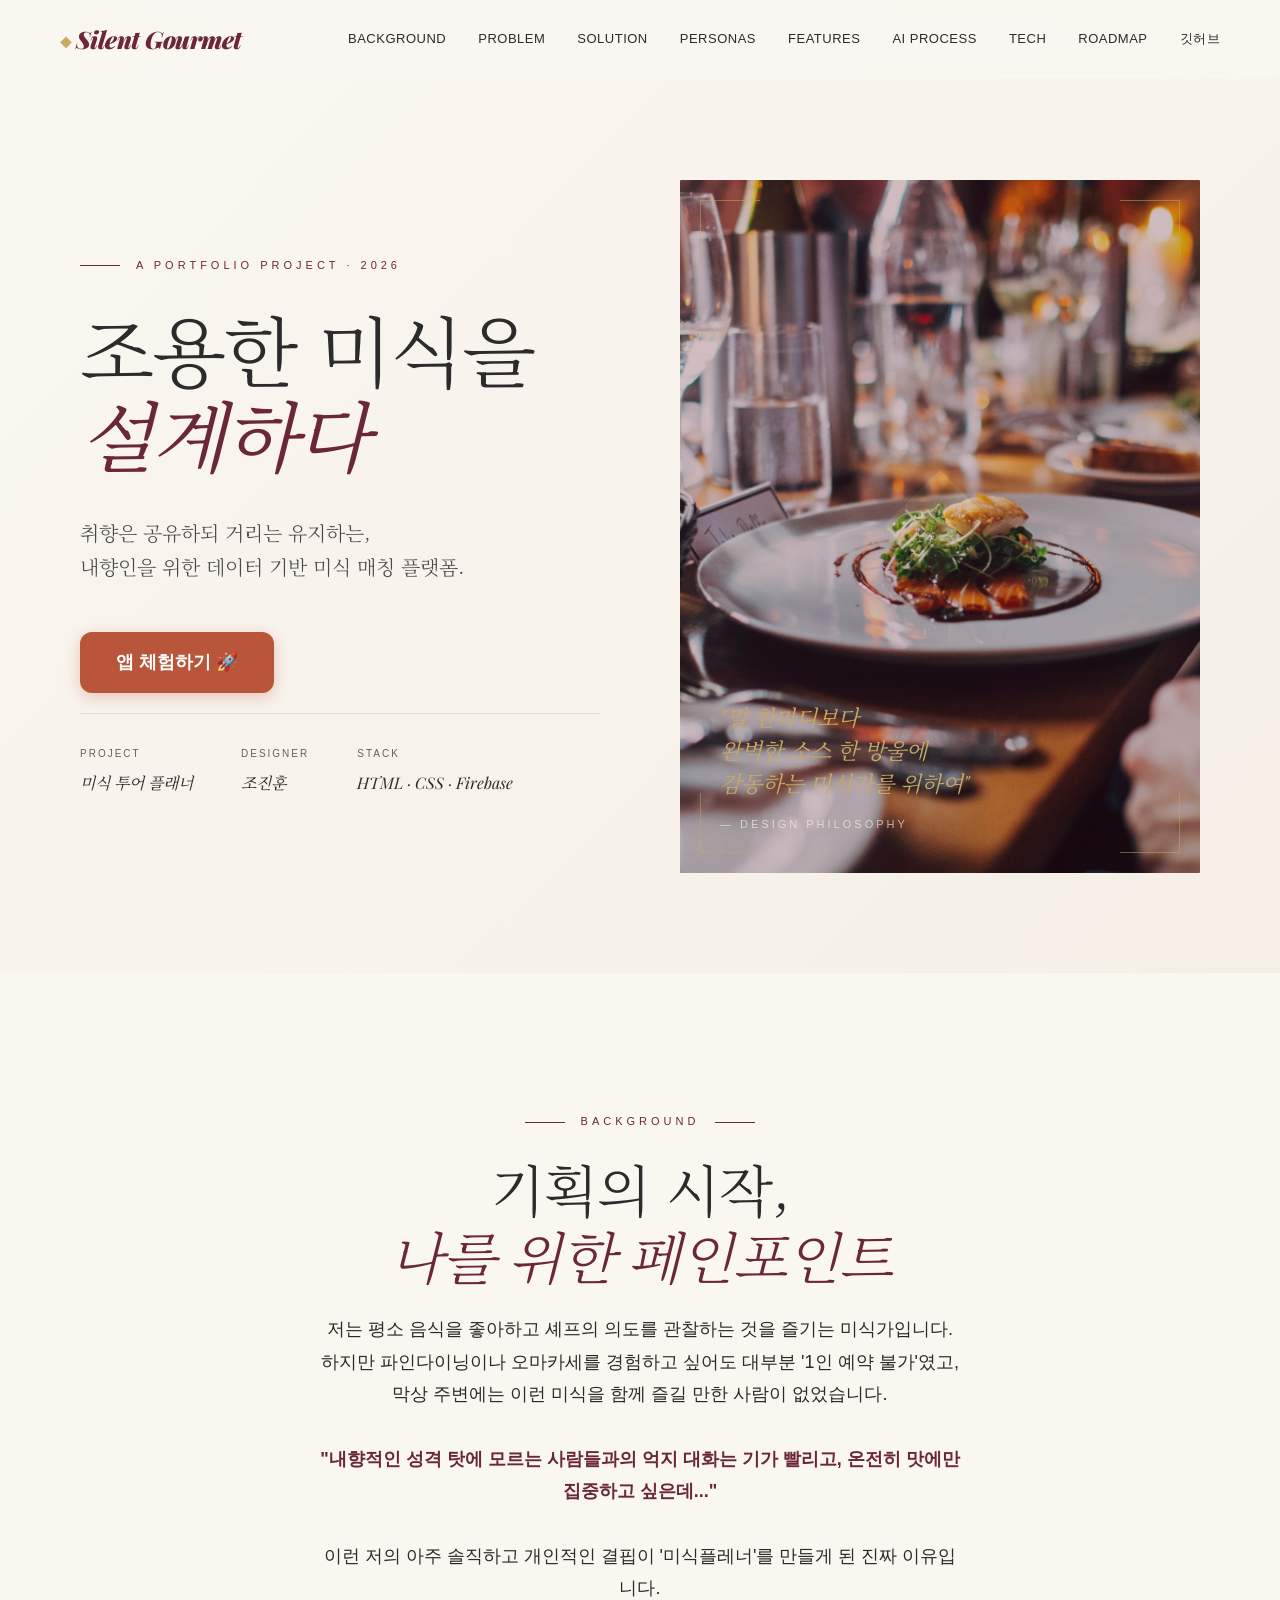
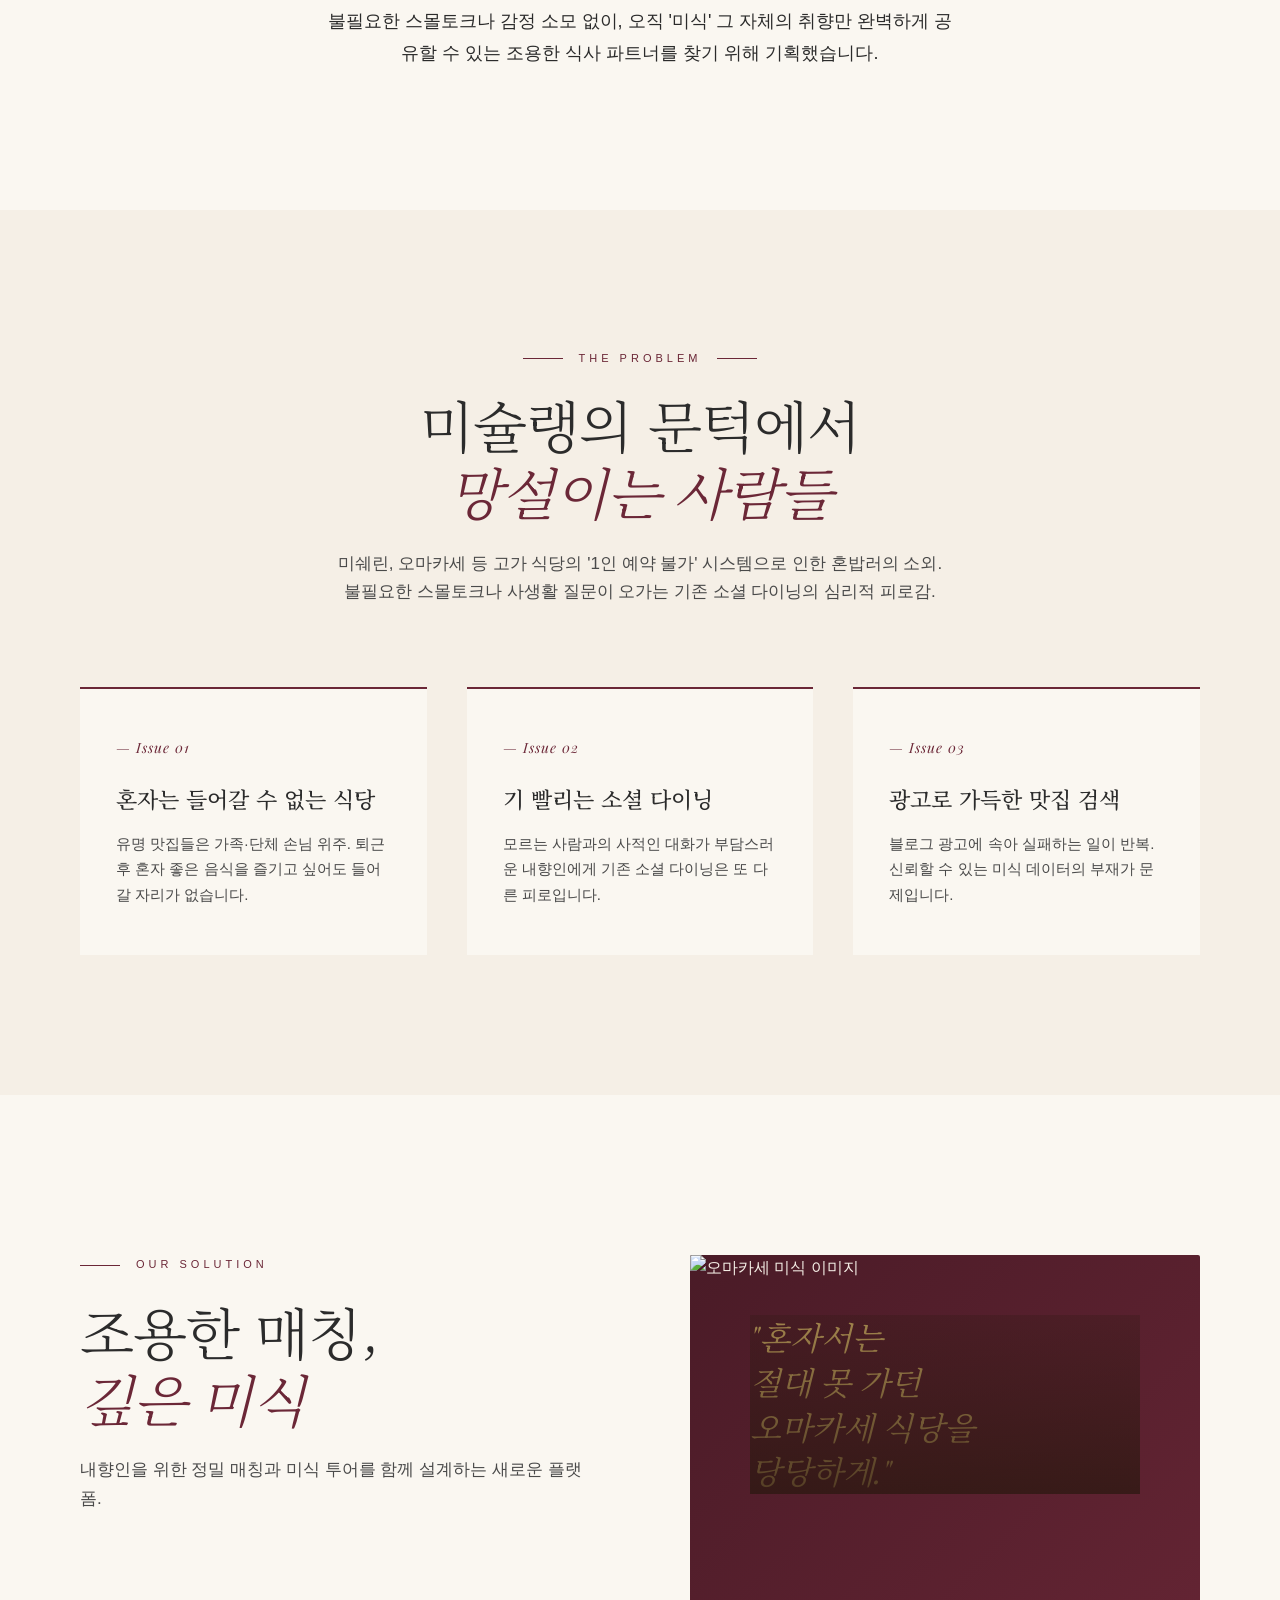
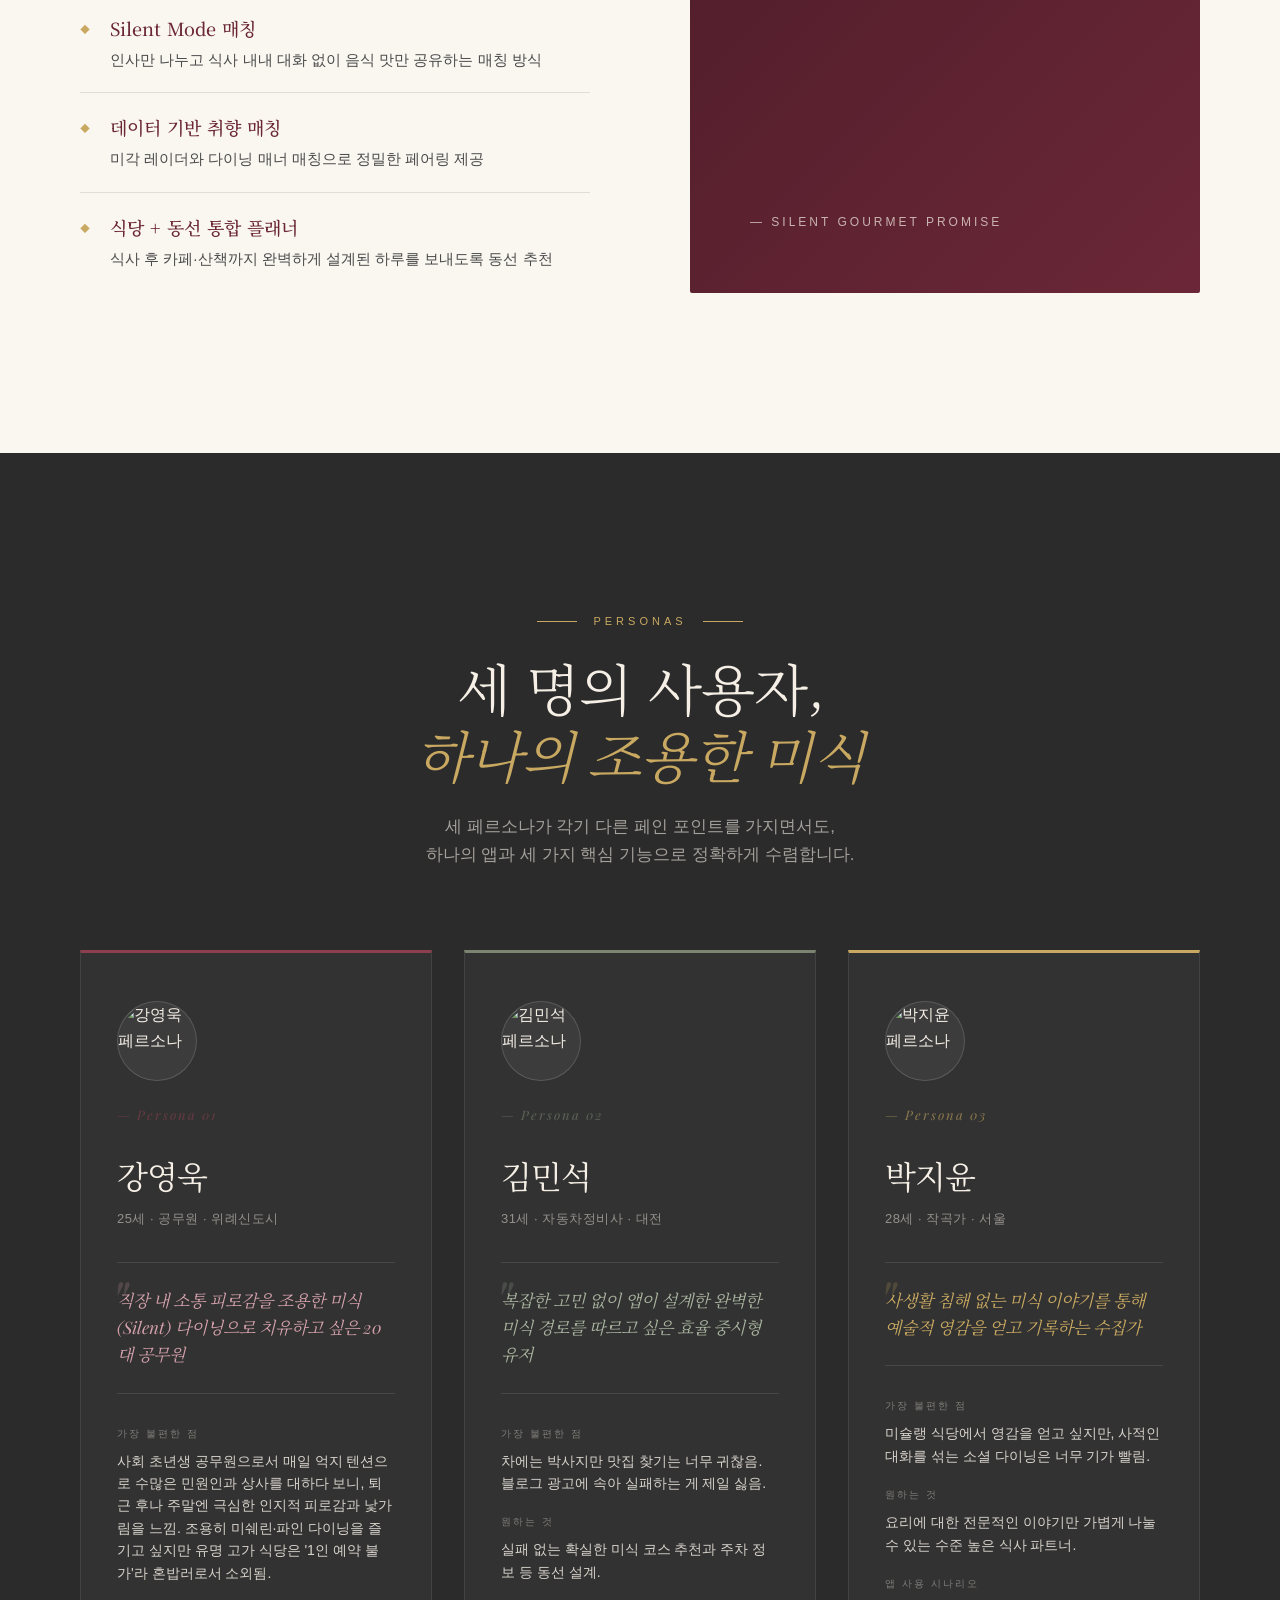
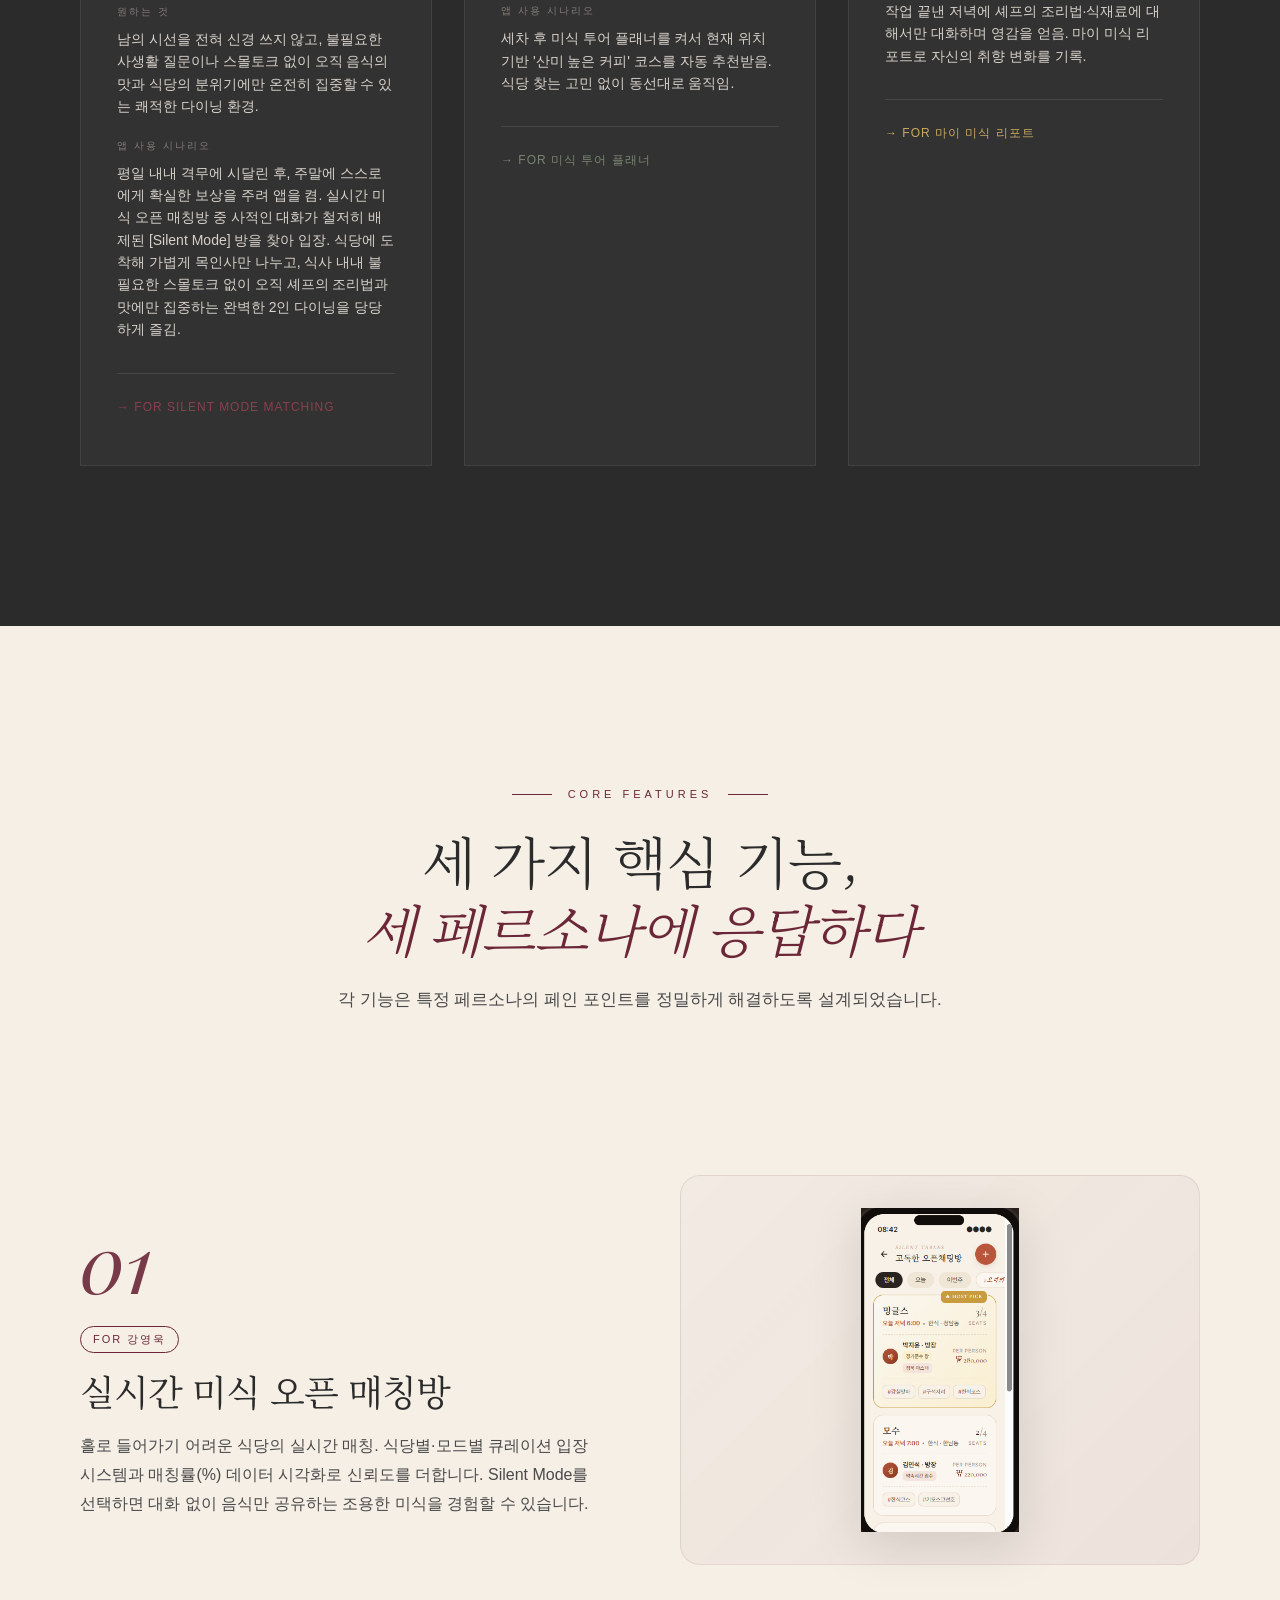
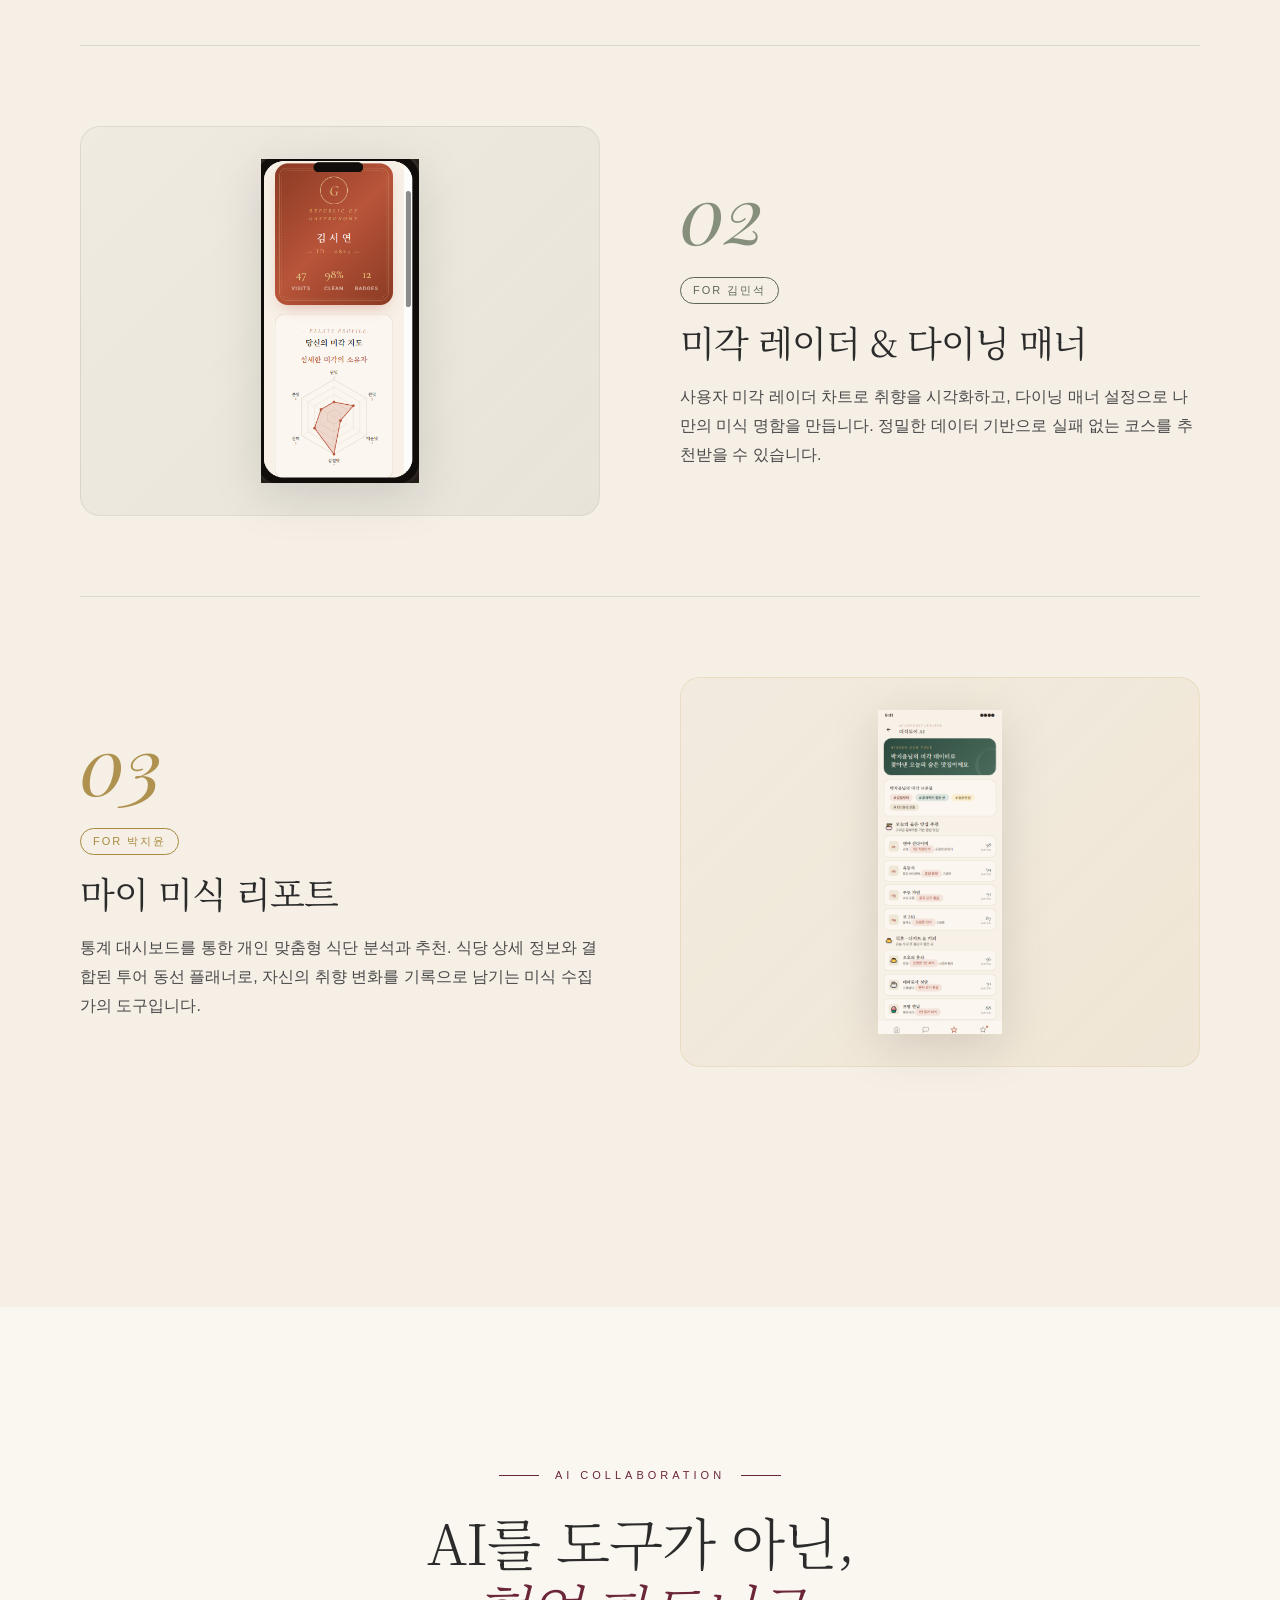
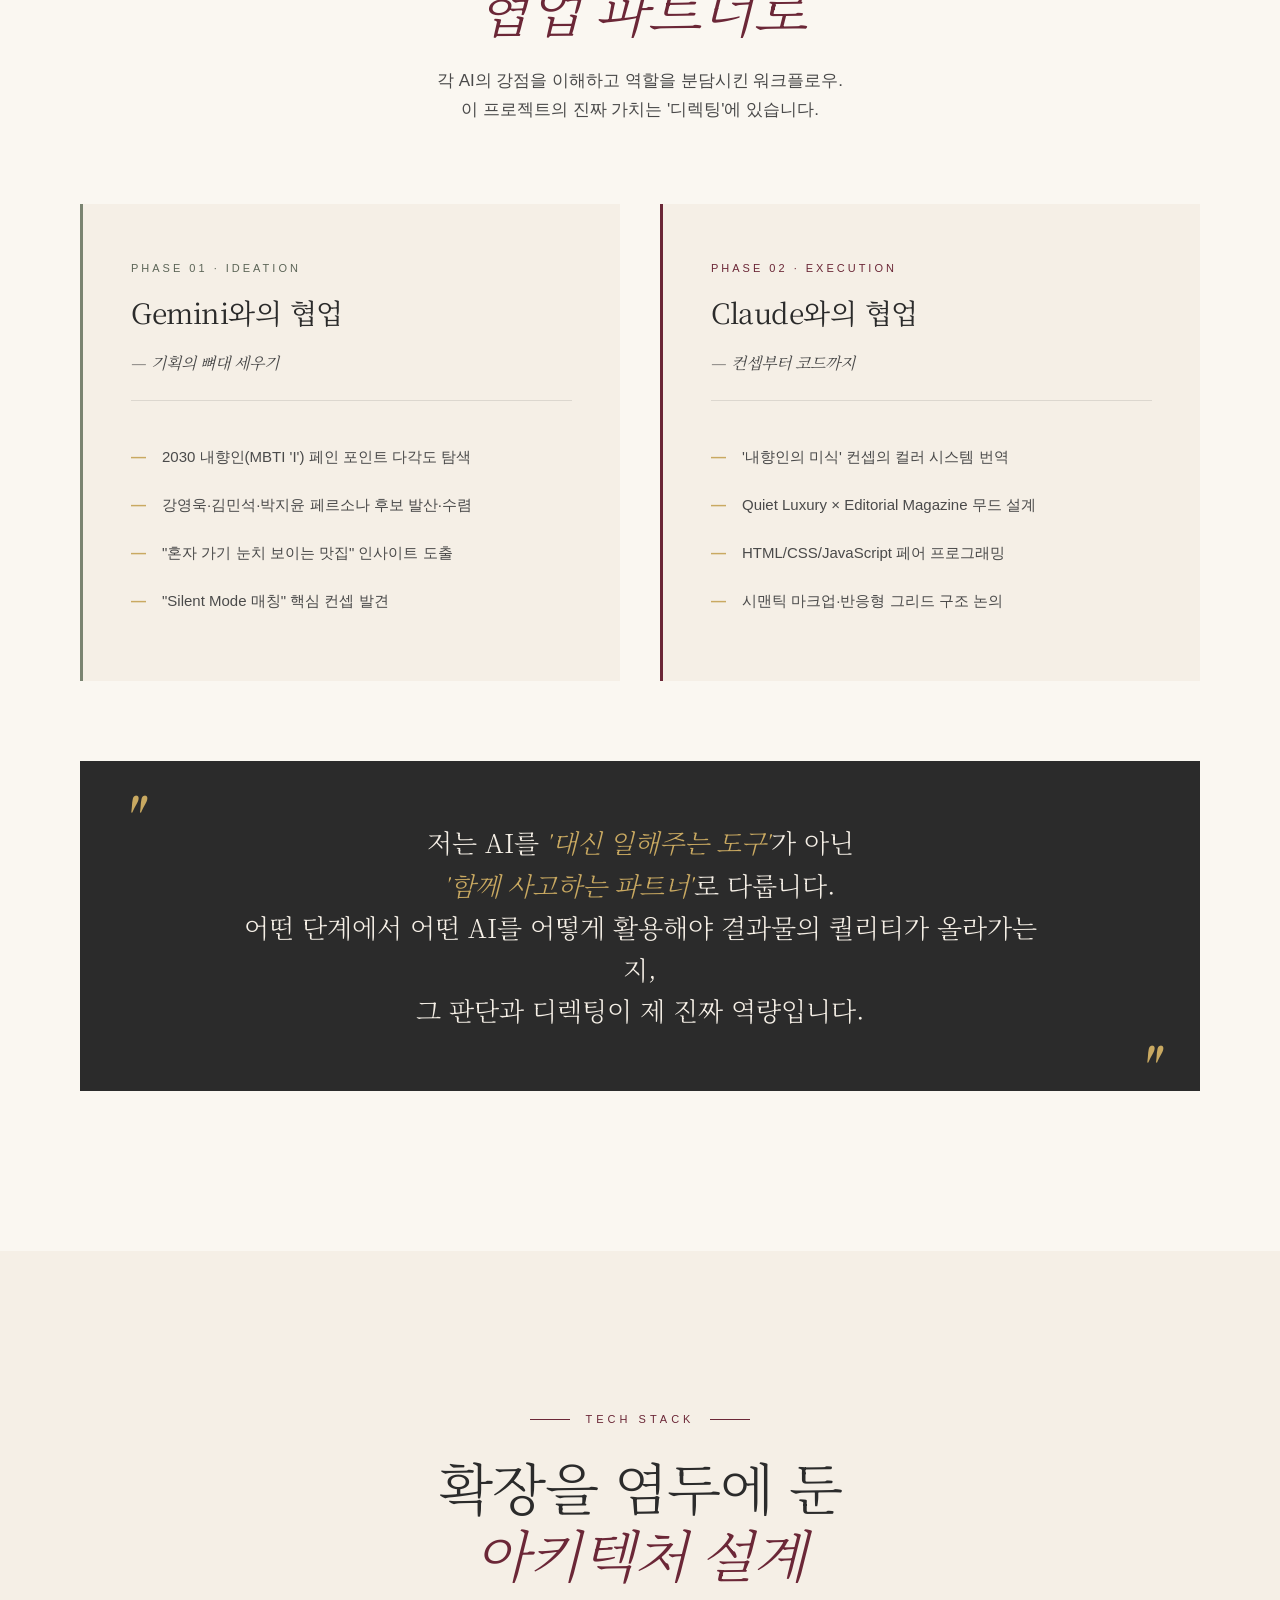
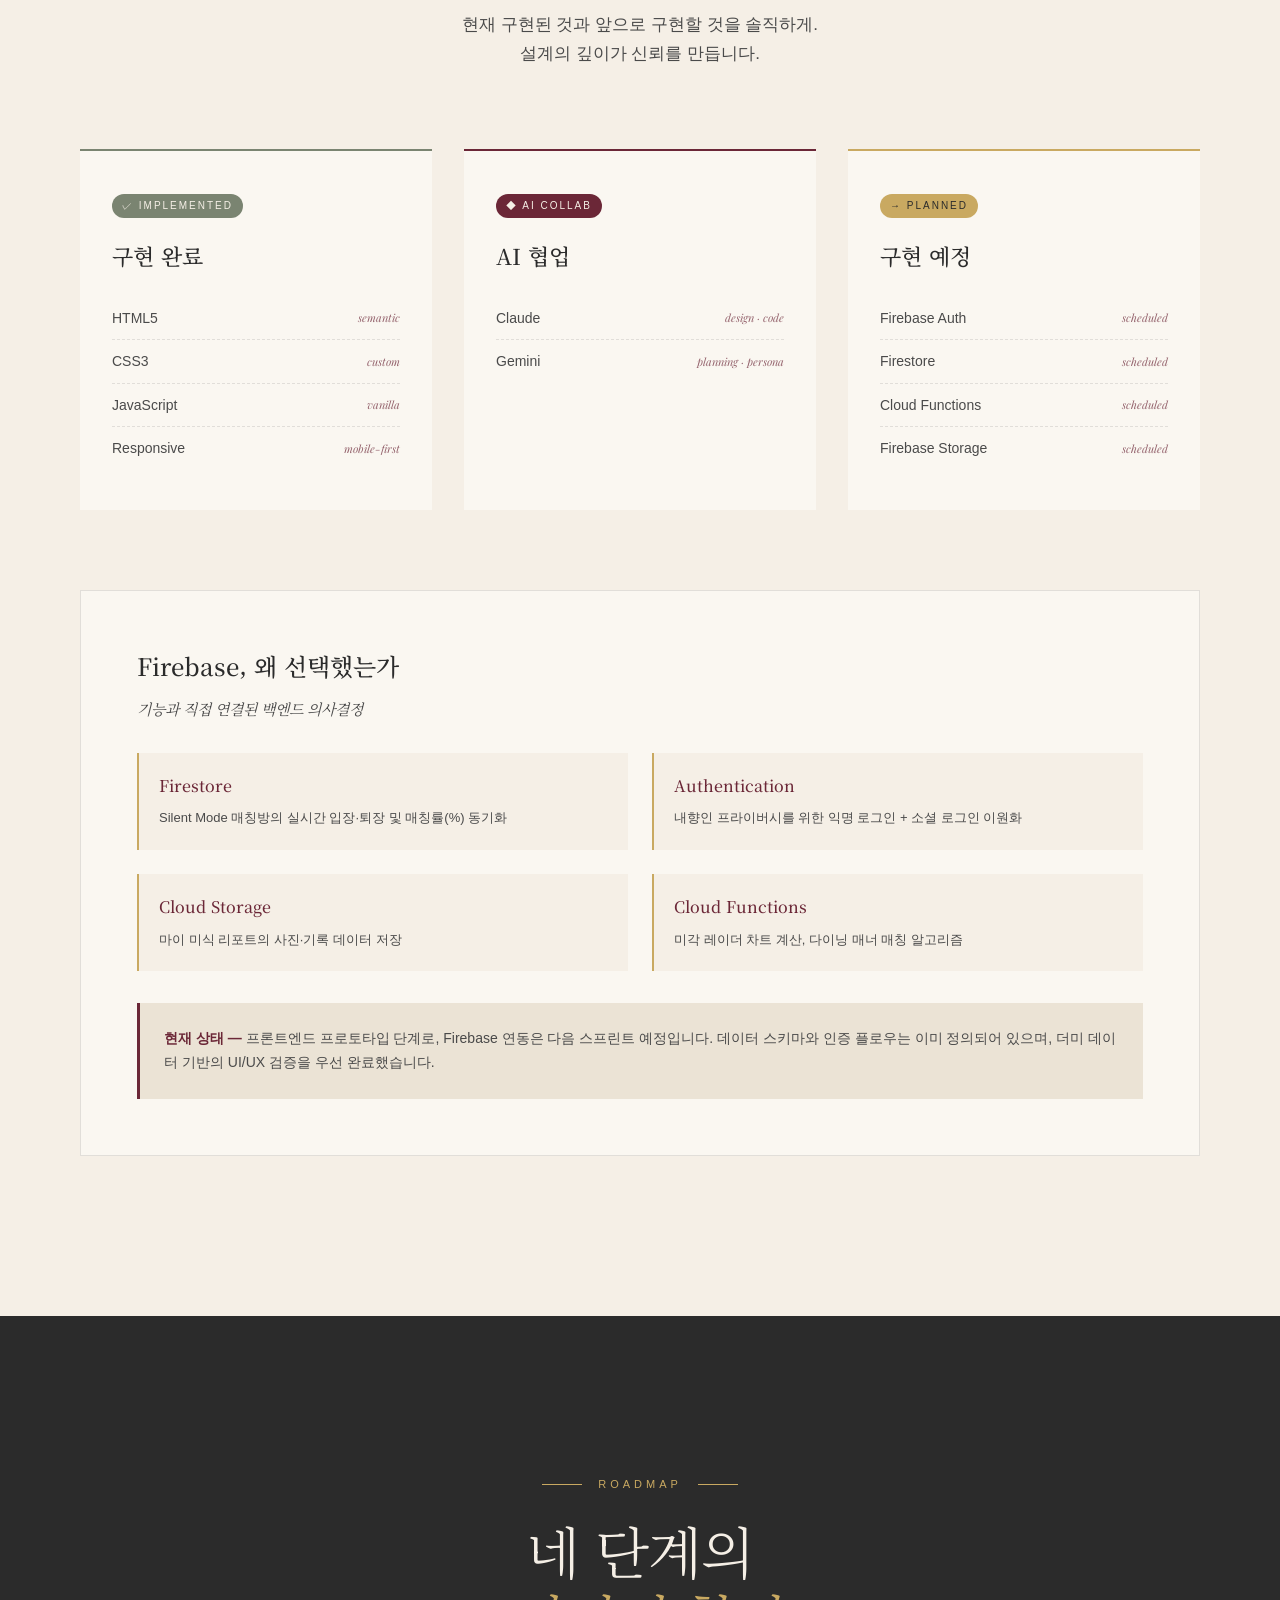
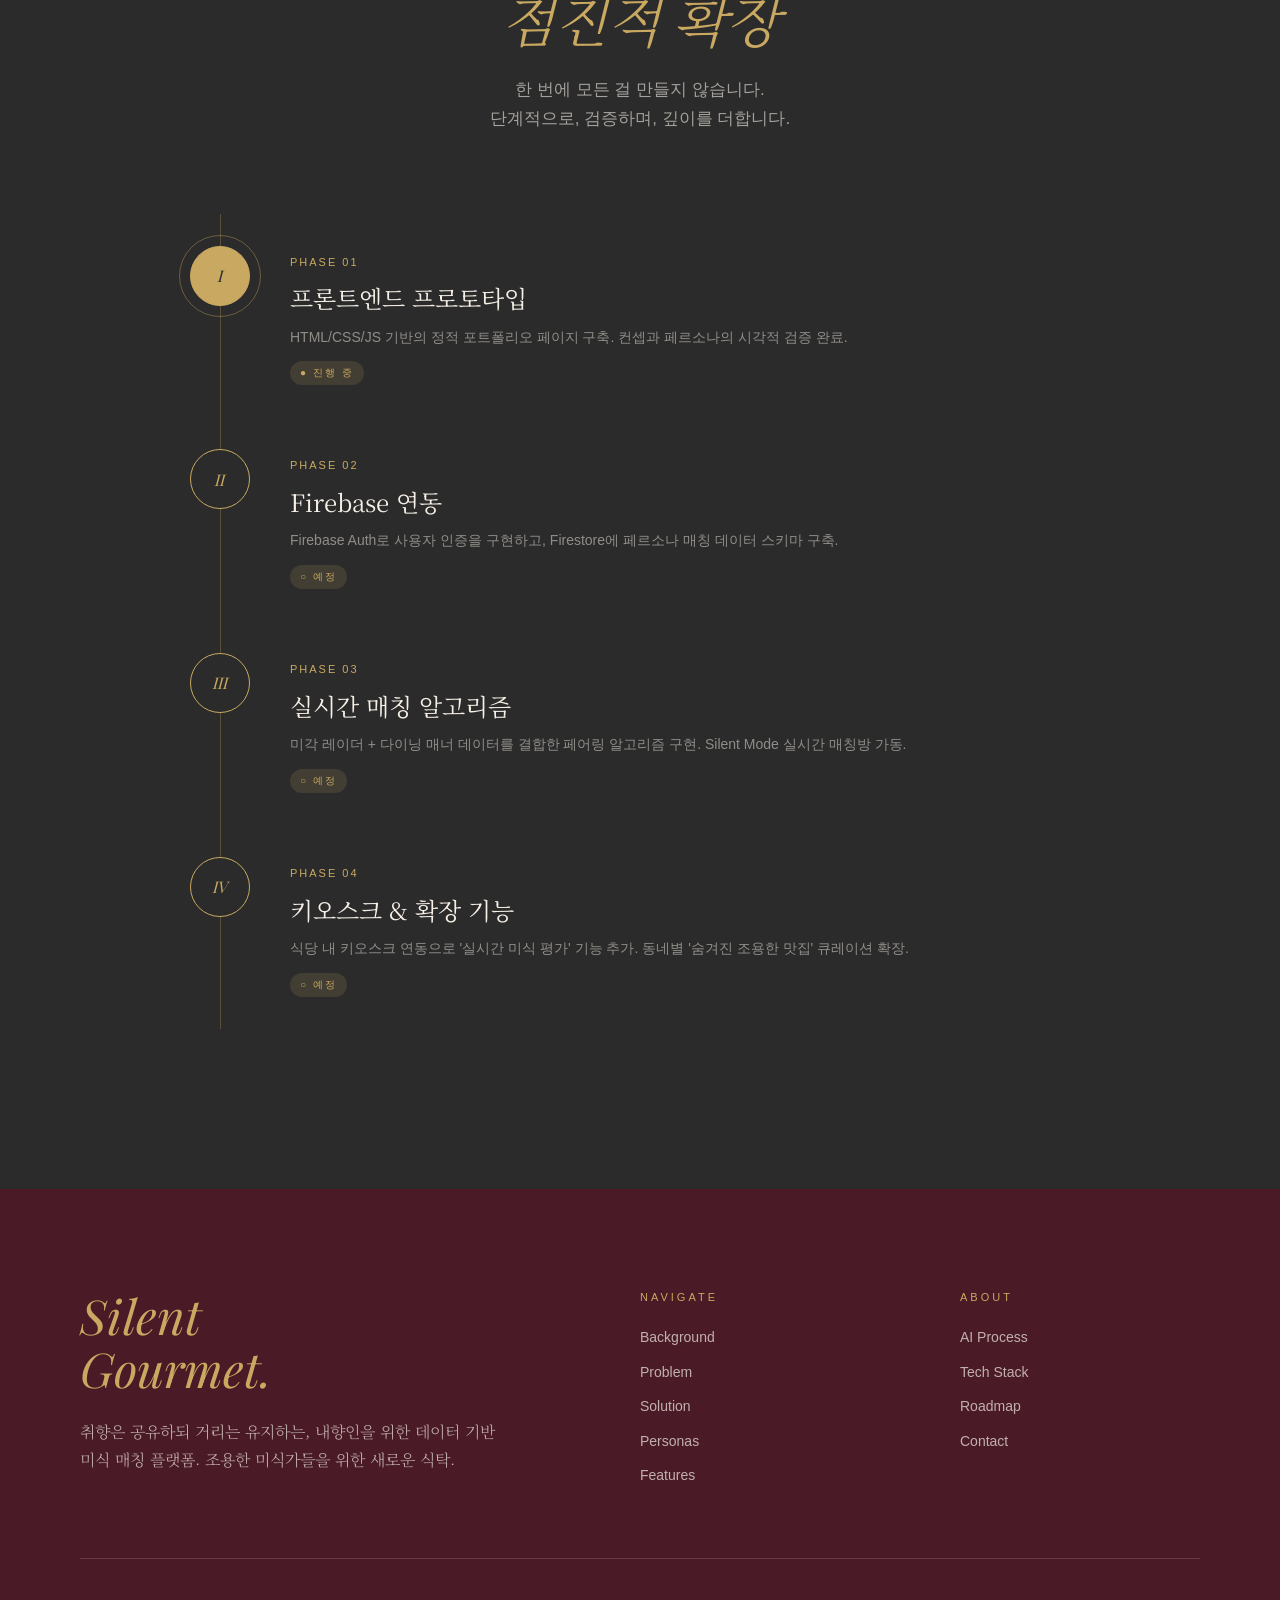
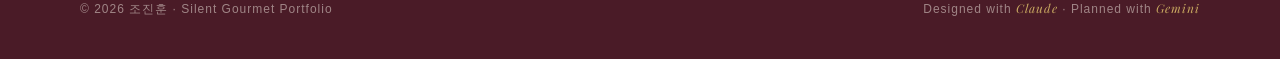
==== commit 960ce4a0: "마이 미식 리포트 이미지 변경 (img_005 -> 082507)" ====
--- a/index.html
+++ b/index.html
@@ -325,7 +325,7 @@
           </p>
         </div>
         <div class="feature-visual" aria-hidden="true">
-          <img src="img/img_005.png" alt="마이 미식 리포트" class="feature-visual-img">
+          <img src="img/082507.png" alt="마이 미식 리포트" class="feature-visual-img">
         </div>
       </article>
 
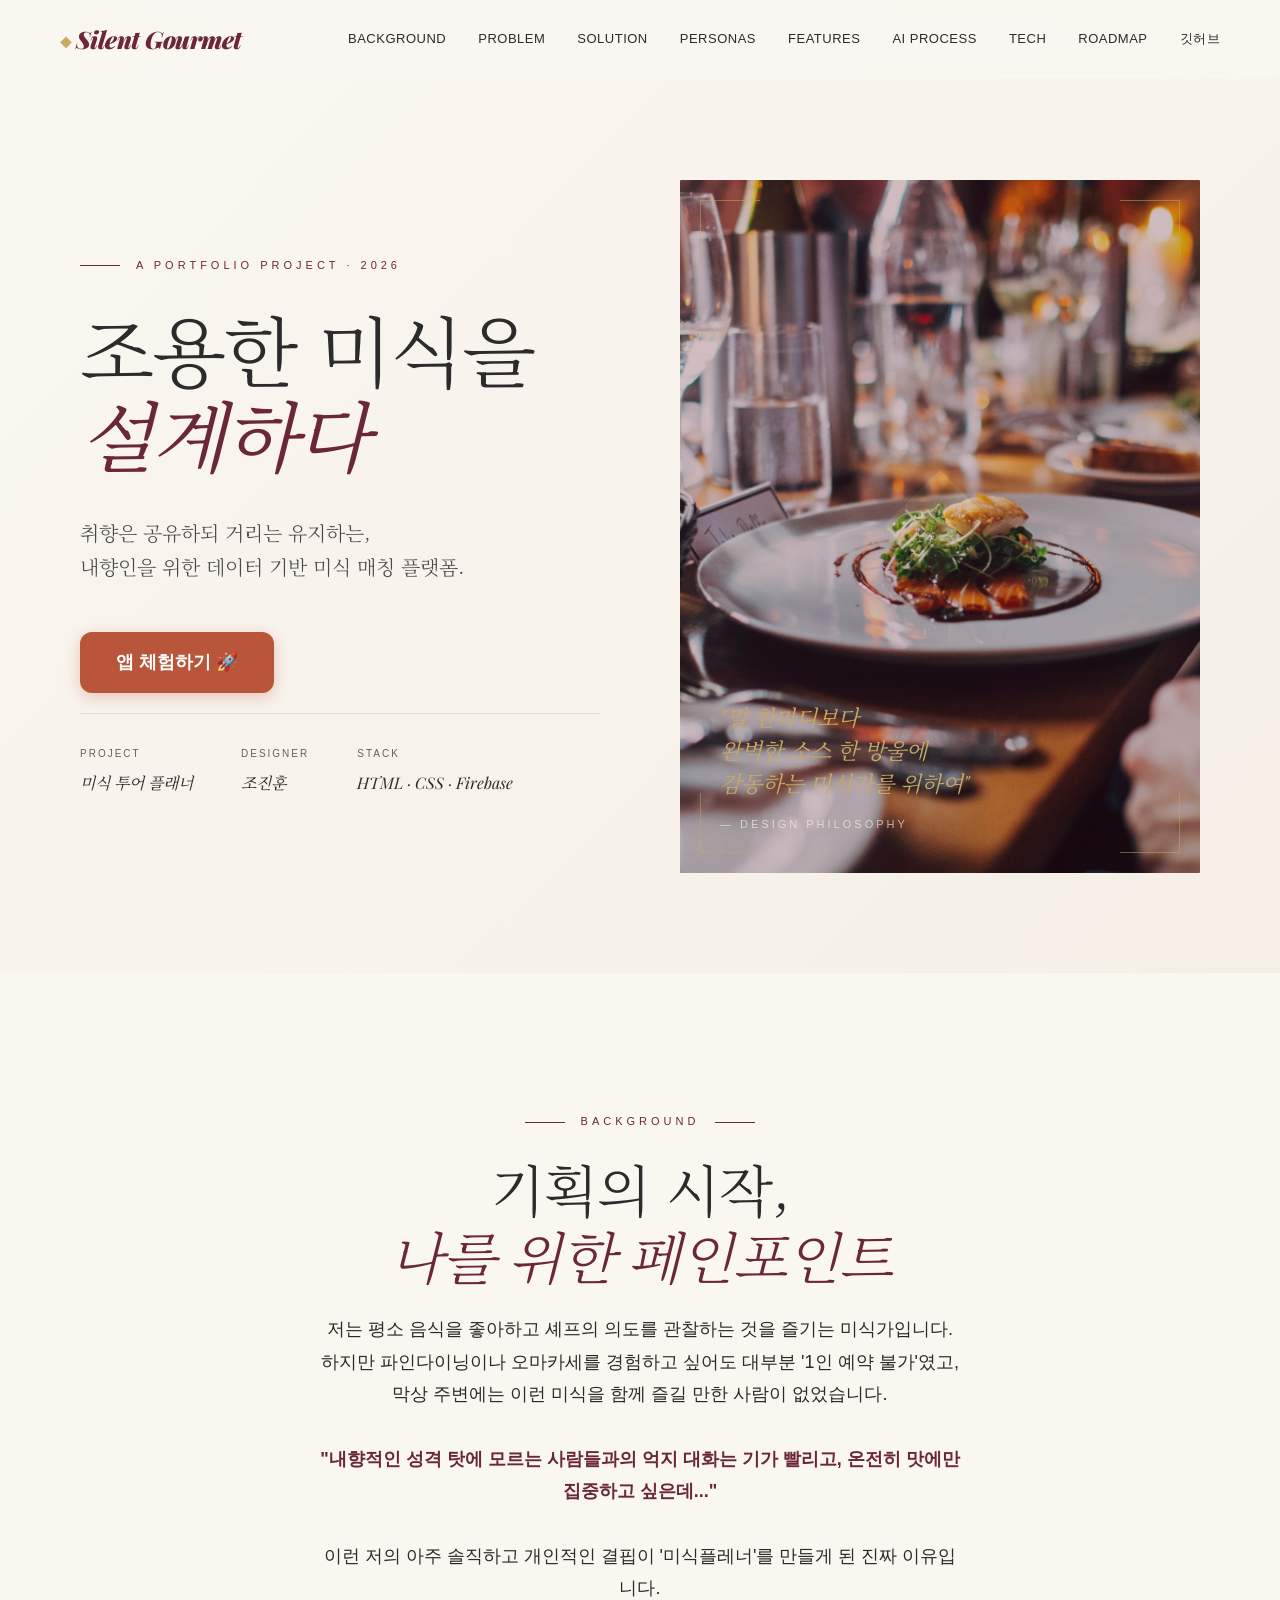
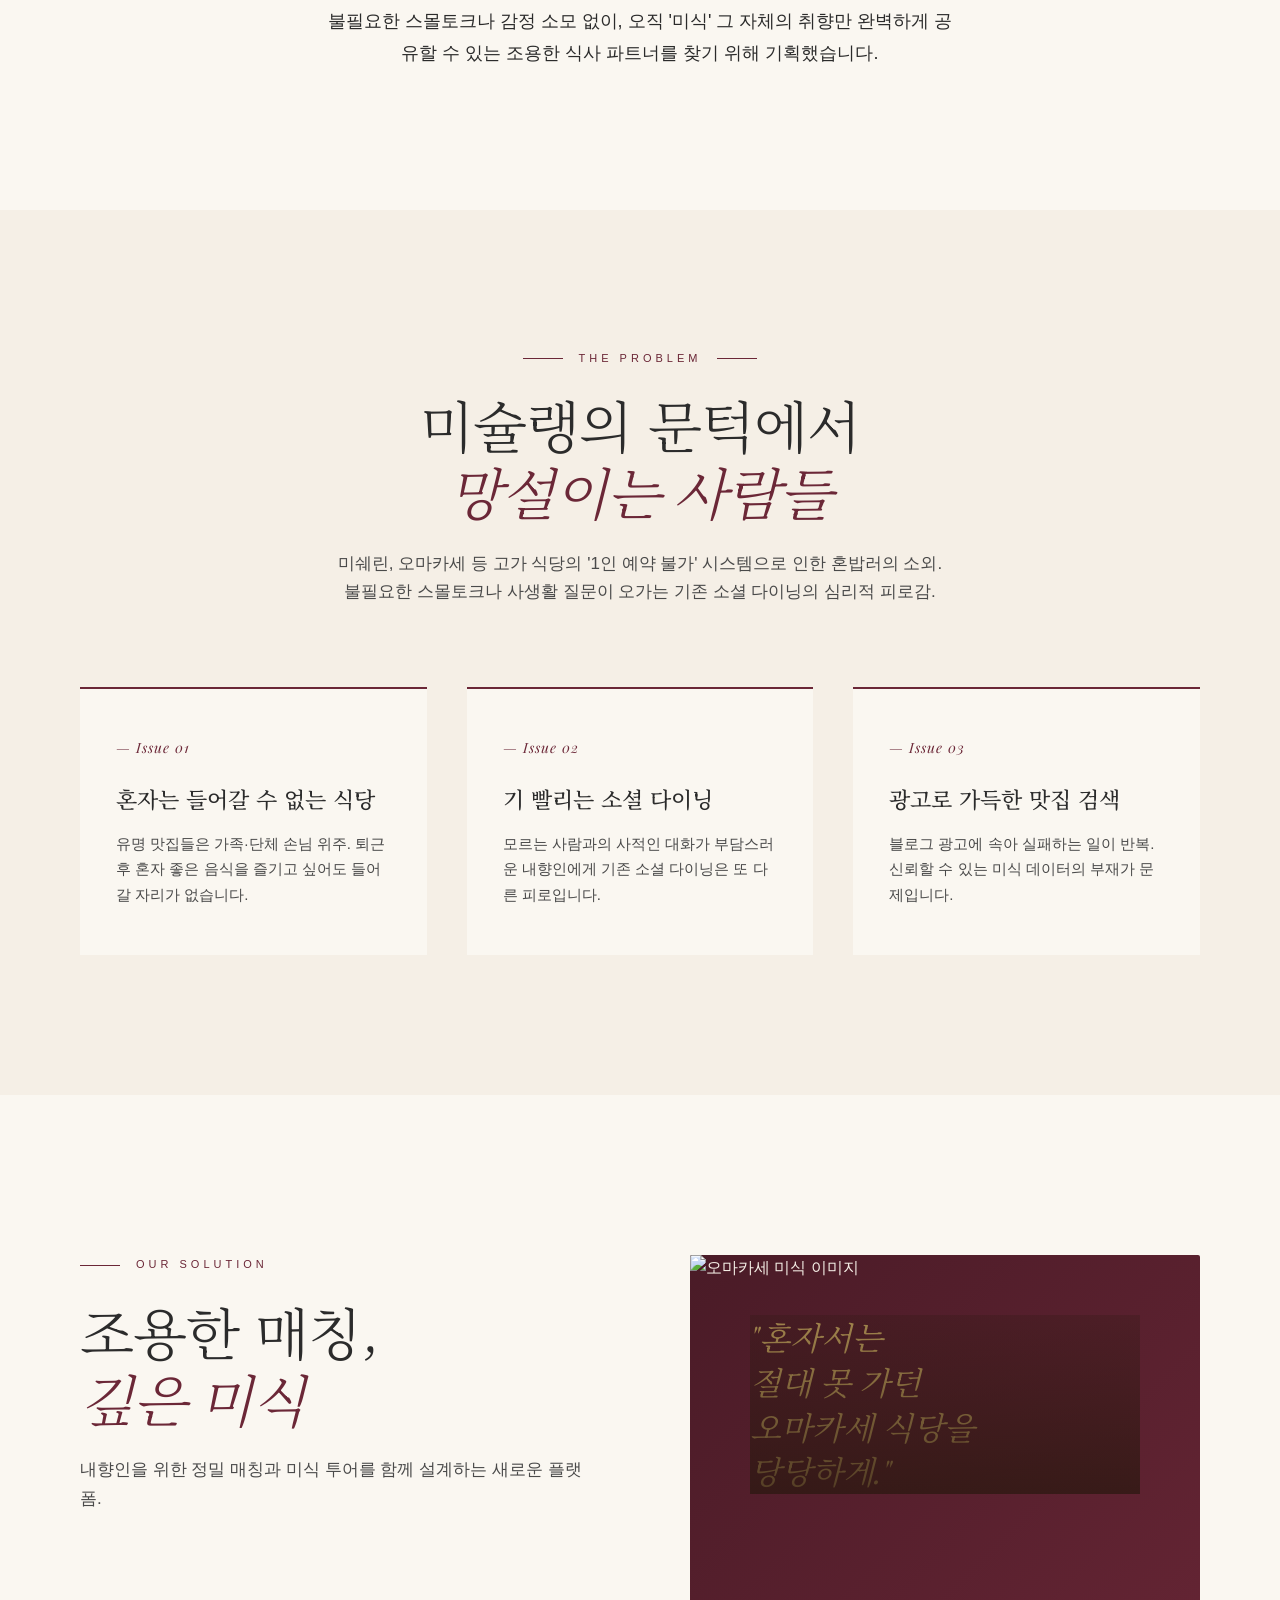
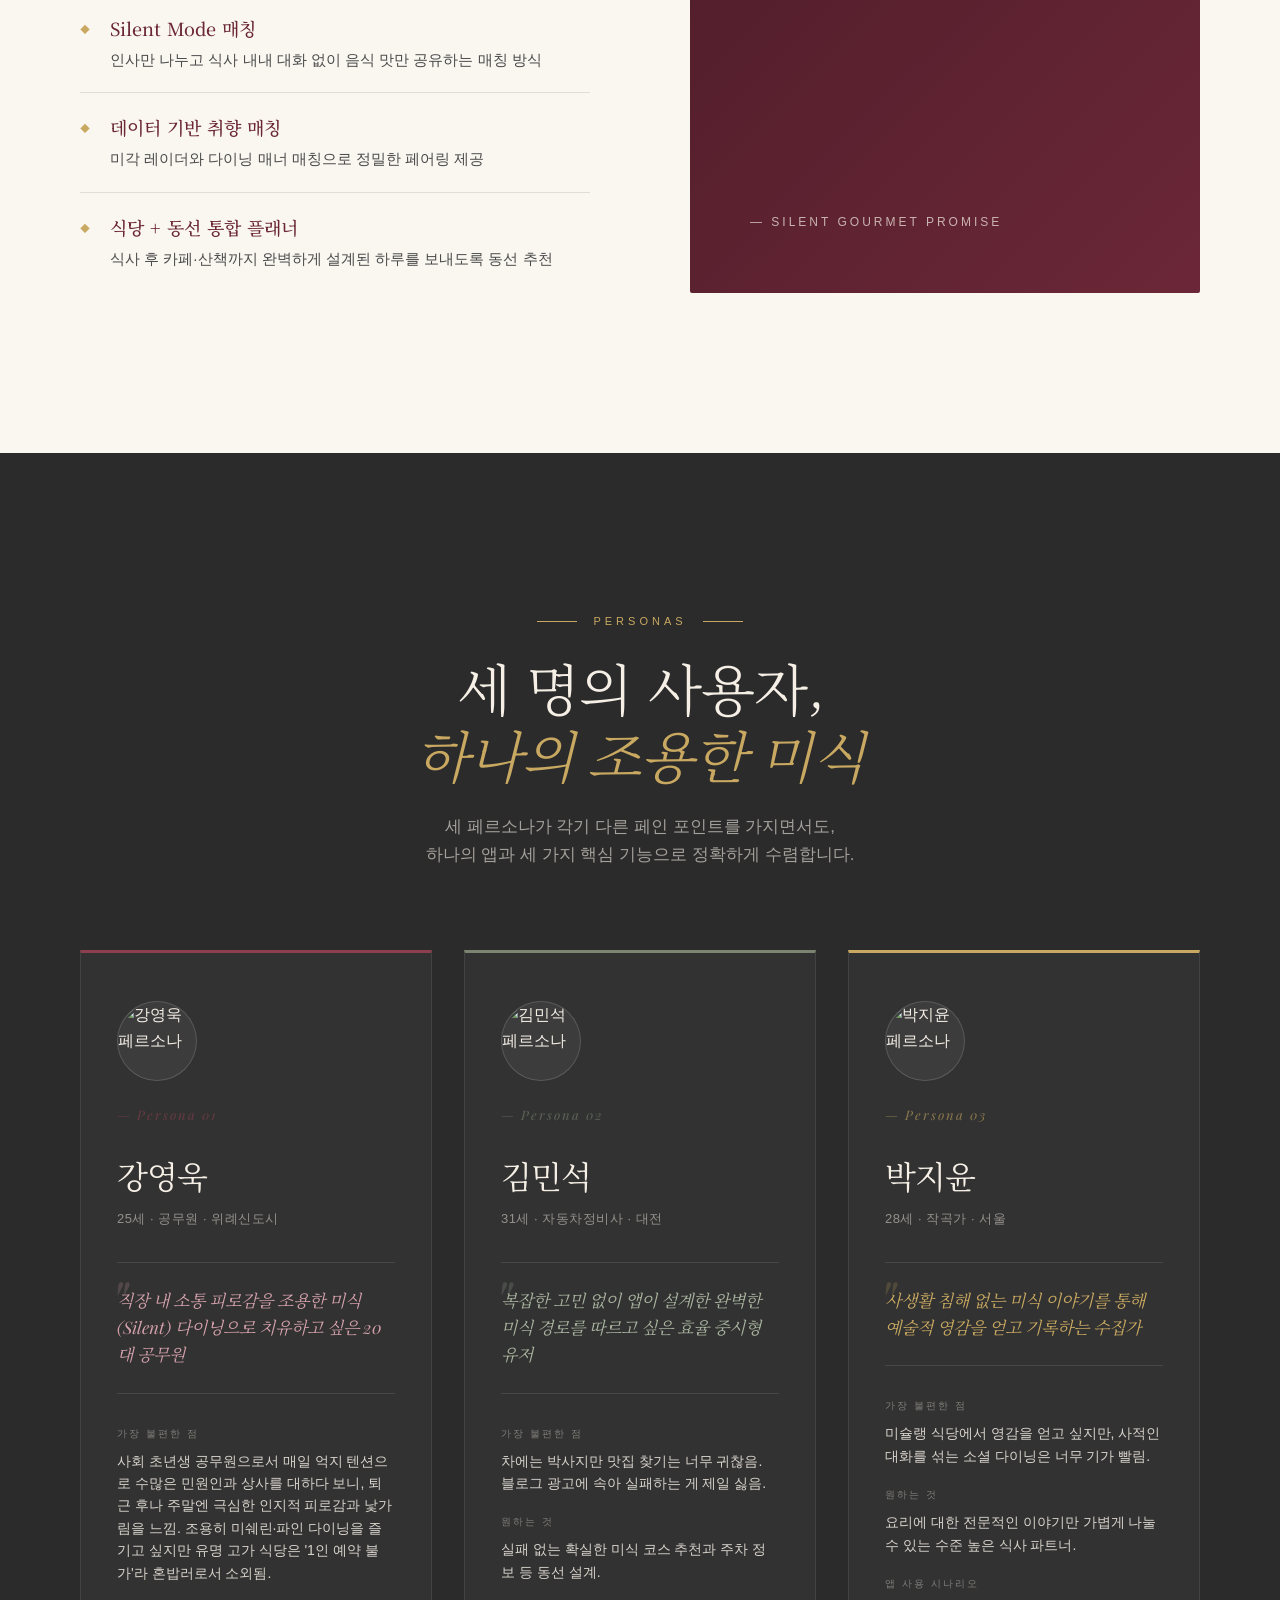
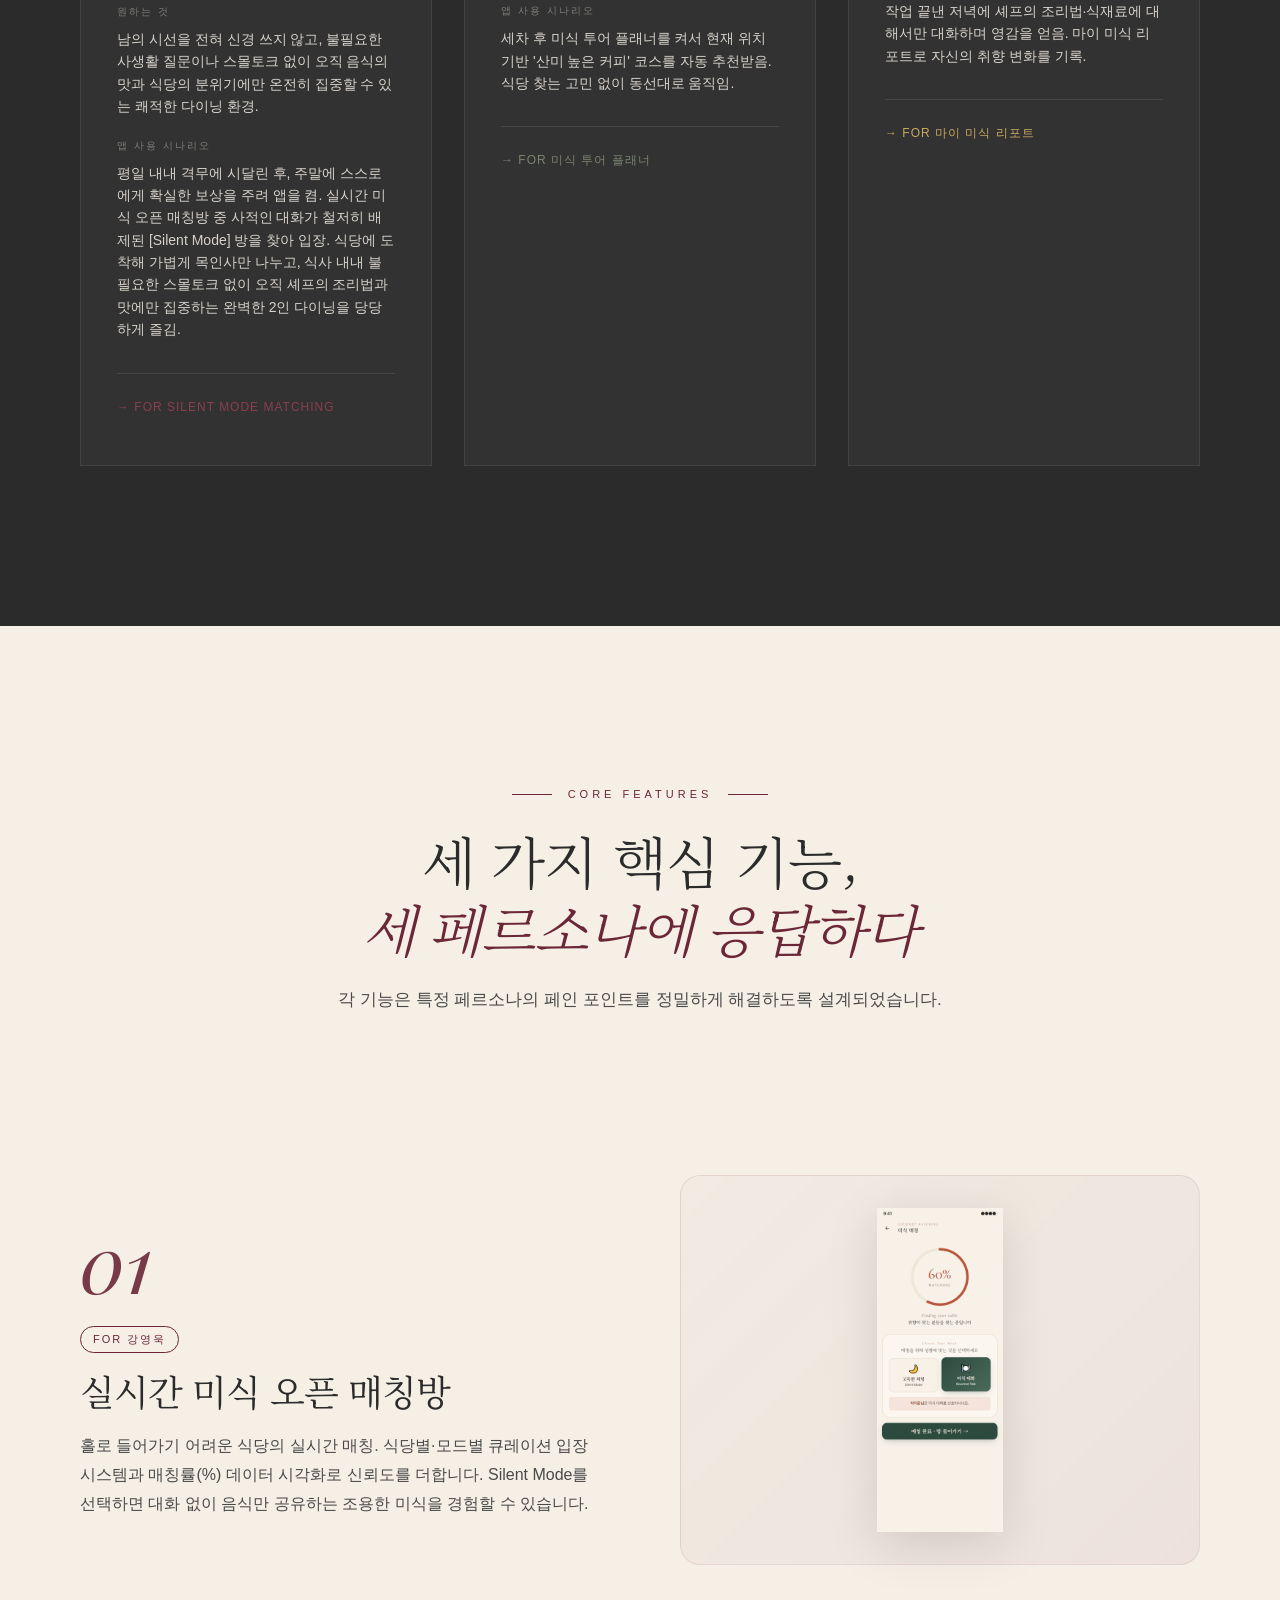
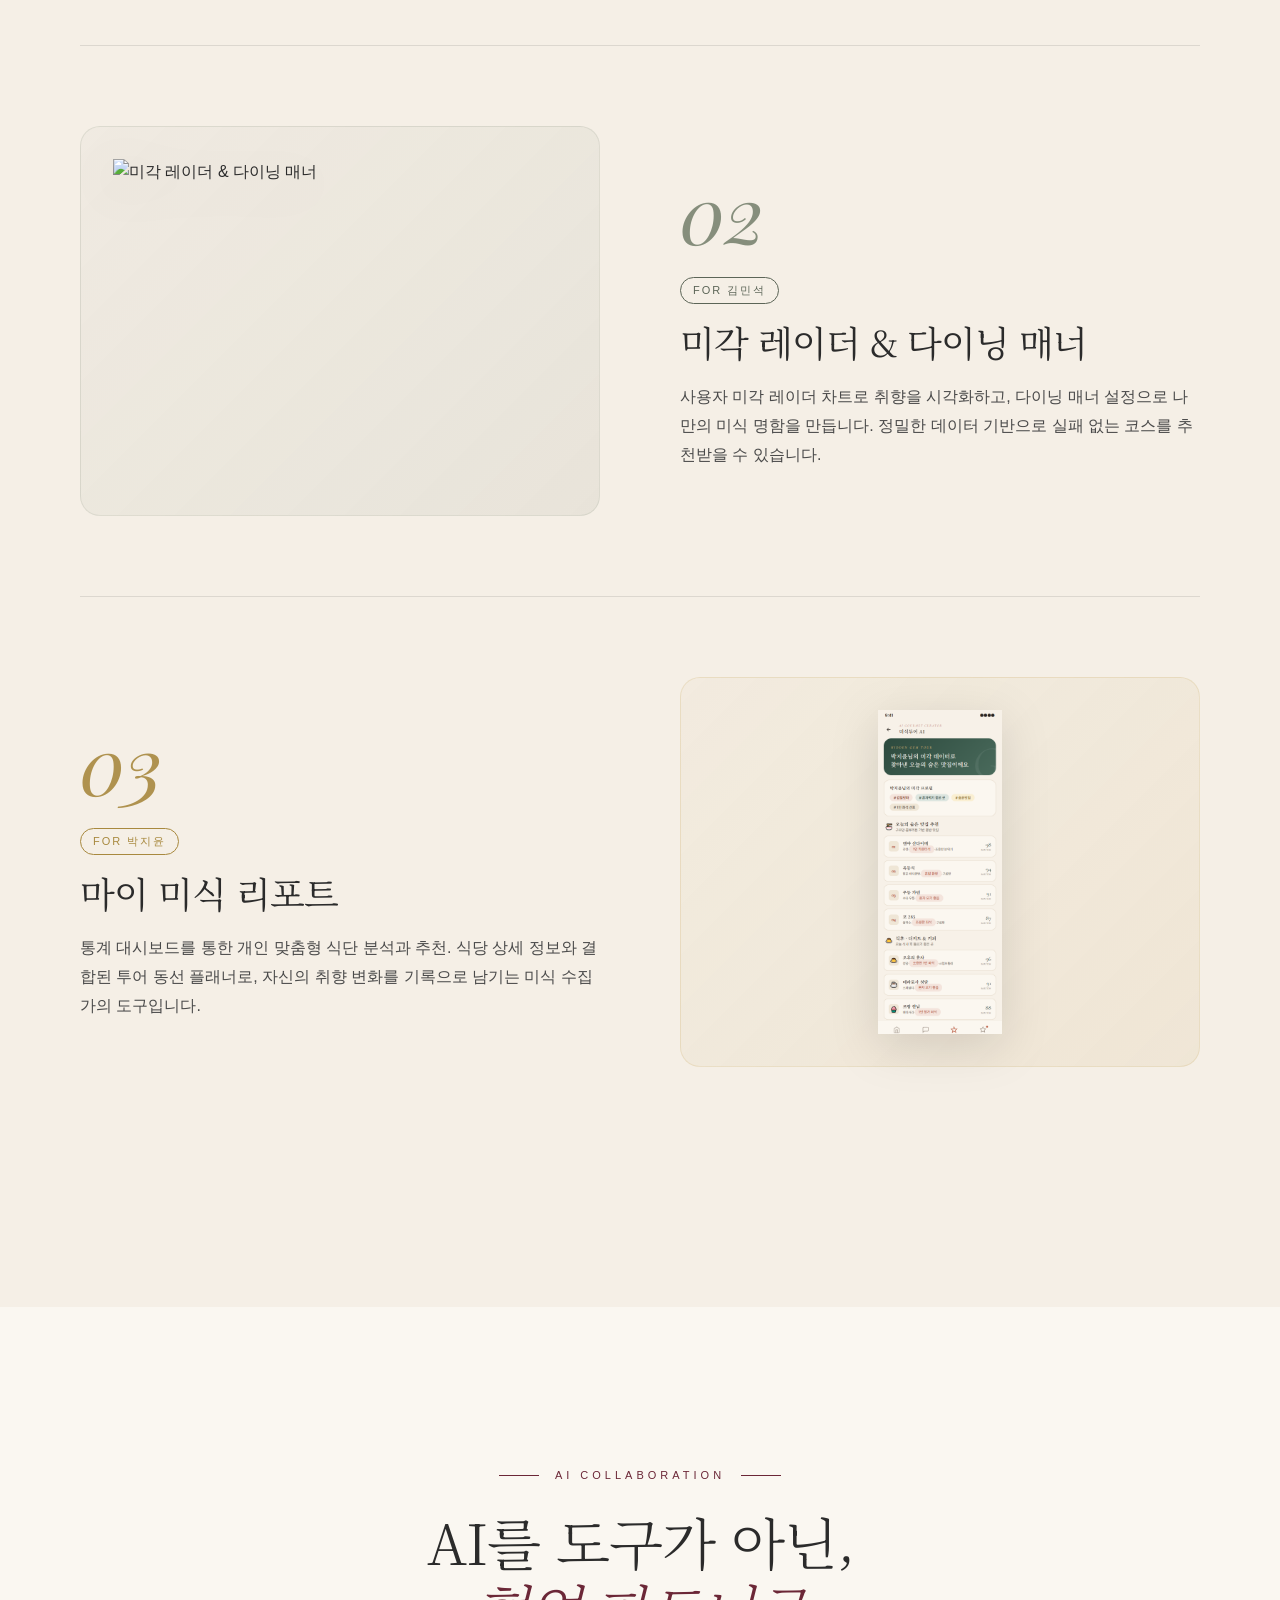
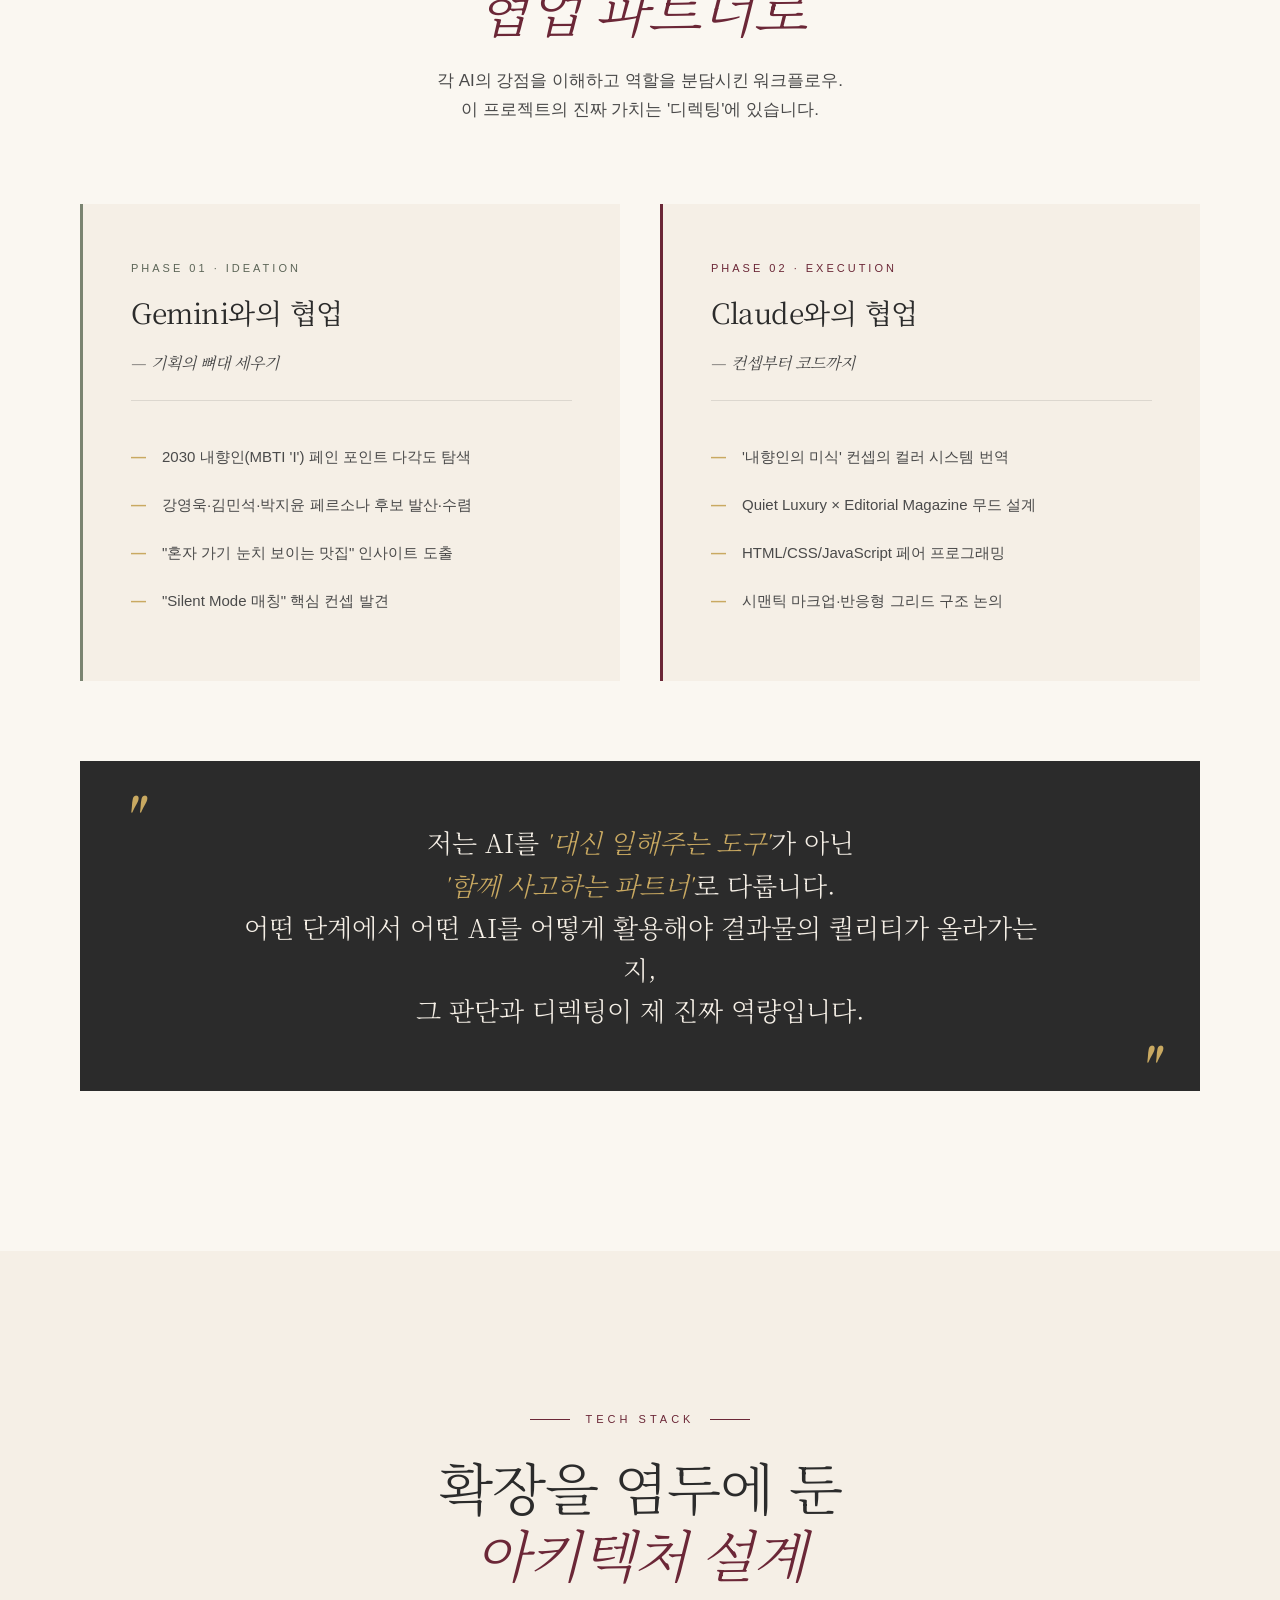
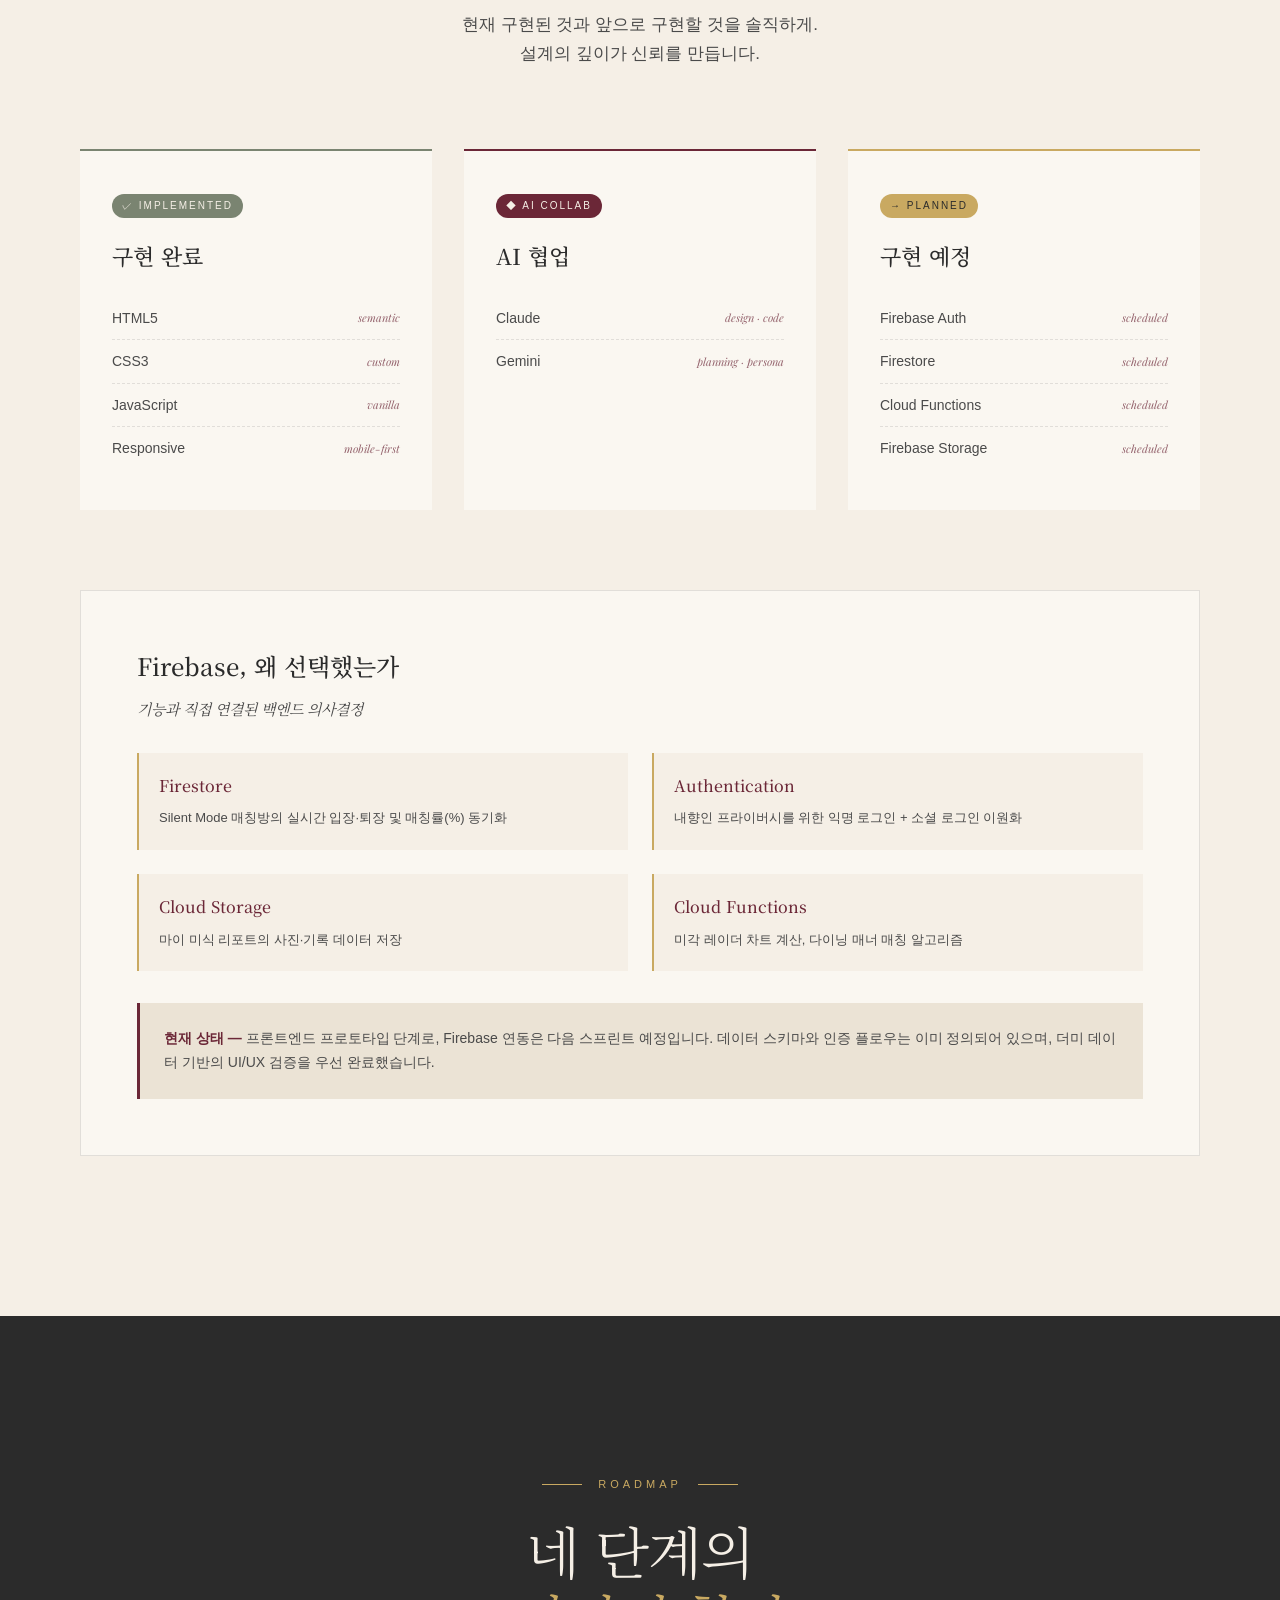
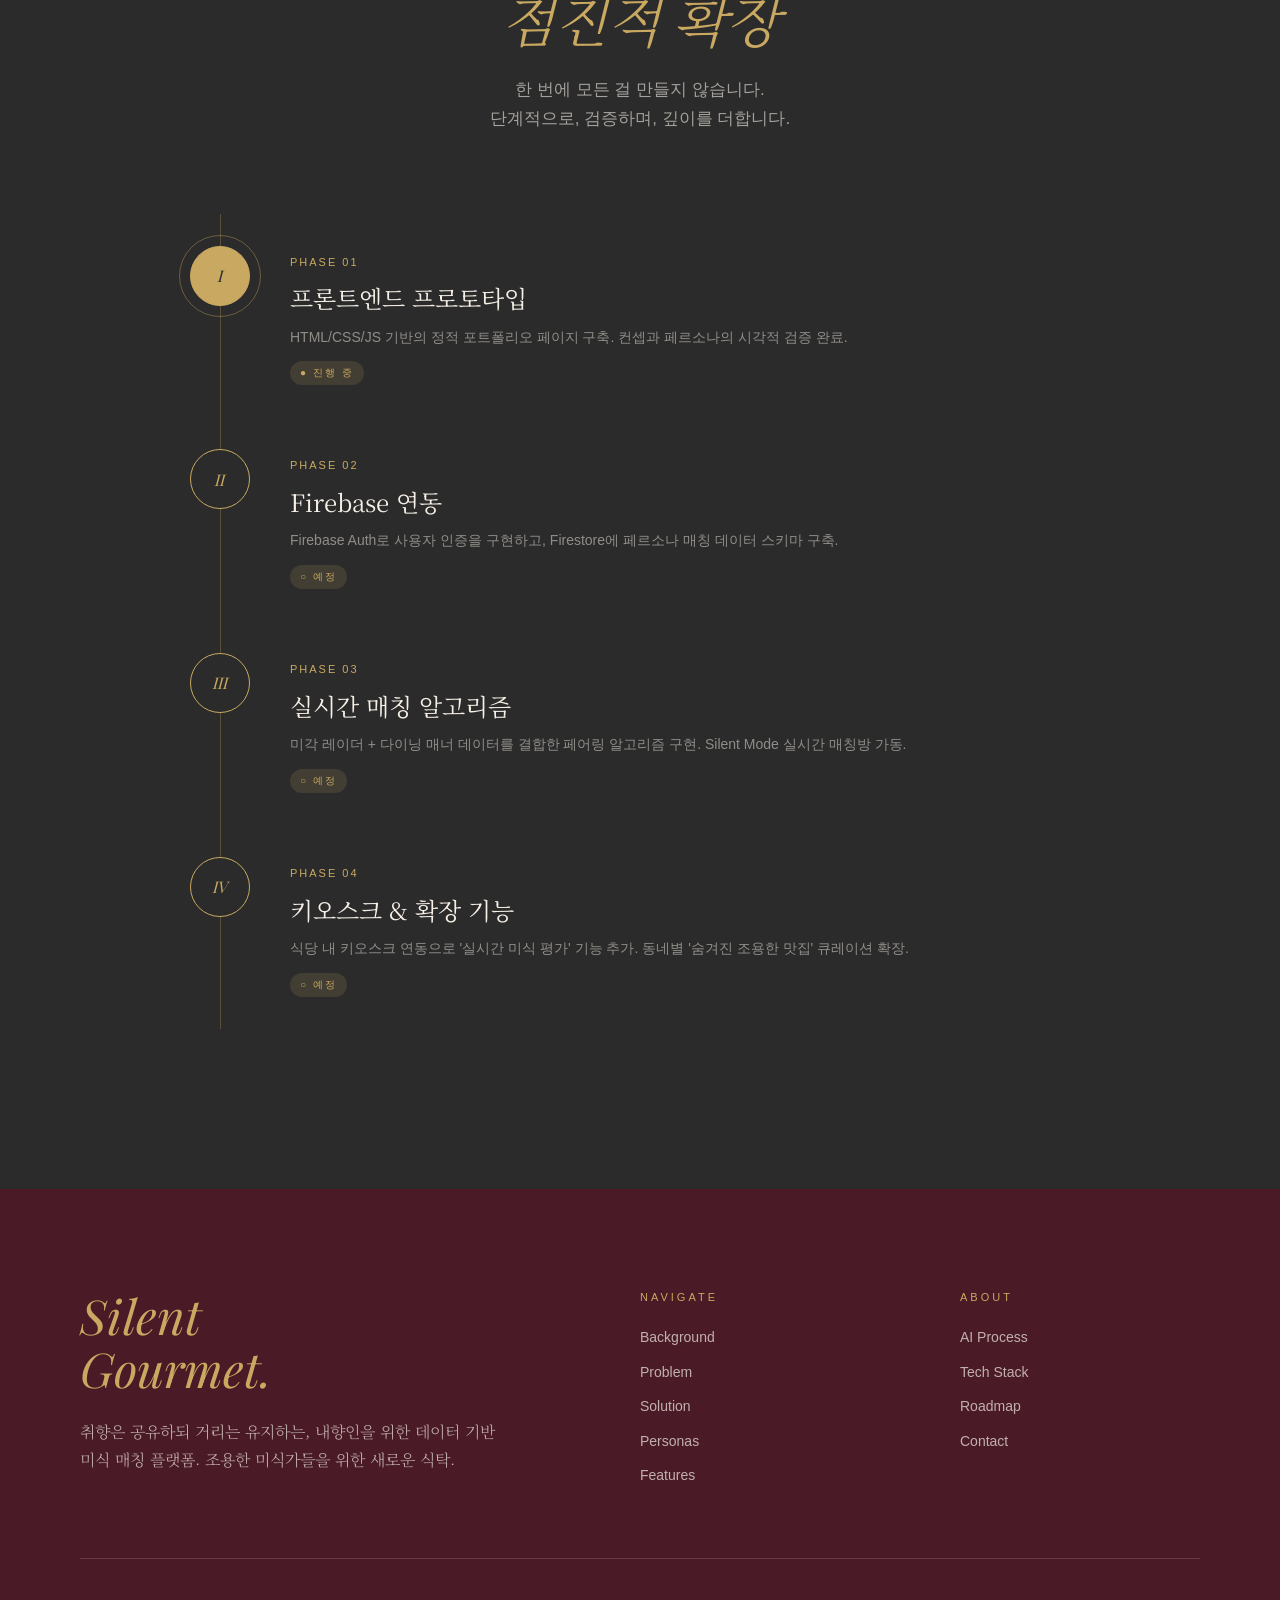
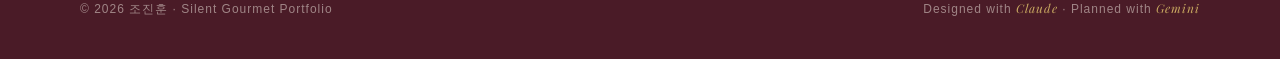
==== commit 9b2cc6dc: "실시간 미식 오픈 매칭방 이미지 변경 (maching.png)" ====
--- a/index.html
+++ b/index.html
@@ -297,7 +297,7 @@
           </p>
         </div>
         <div class="feature-visual" aria-hidden="true">
-          <img src="img/img_003.png" alt="실시간 미식 오픈 매칭방" class="feature-visual-img">
+          <img src="img/maching.png" alt="실시간 미식 오픈 매칭방" class="feature-visual-img">
         </div>
       </article>
 
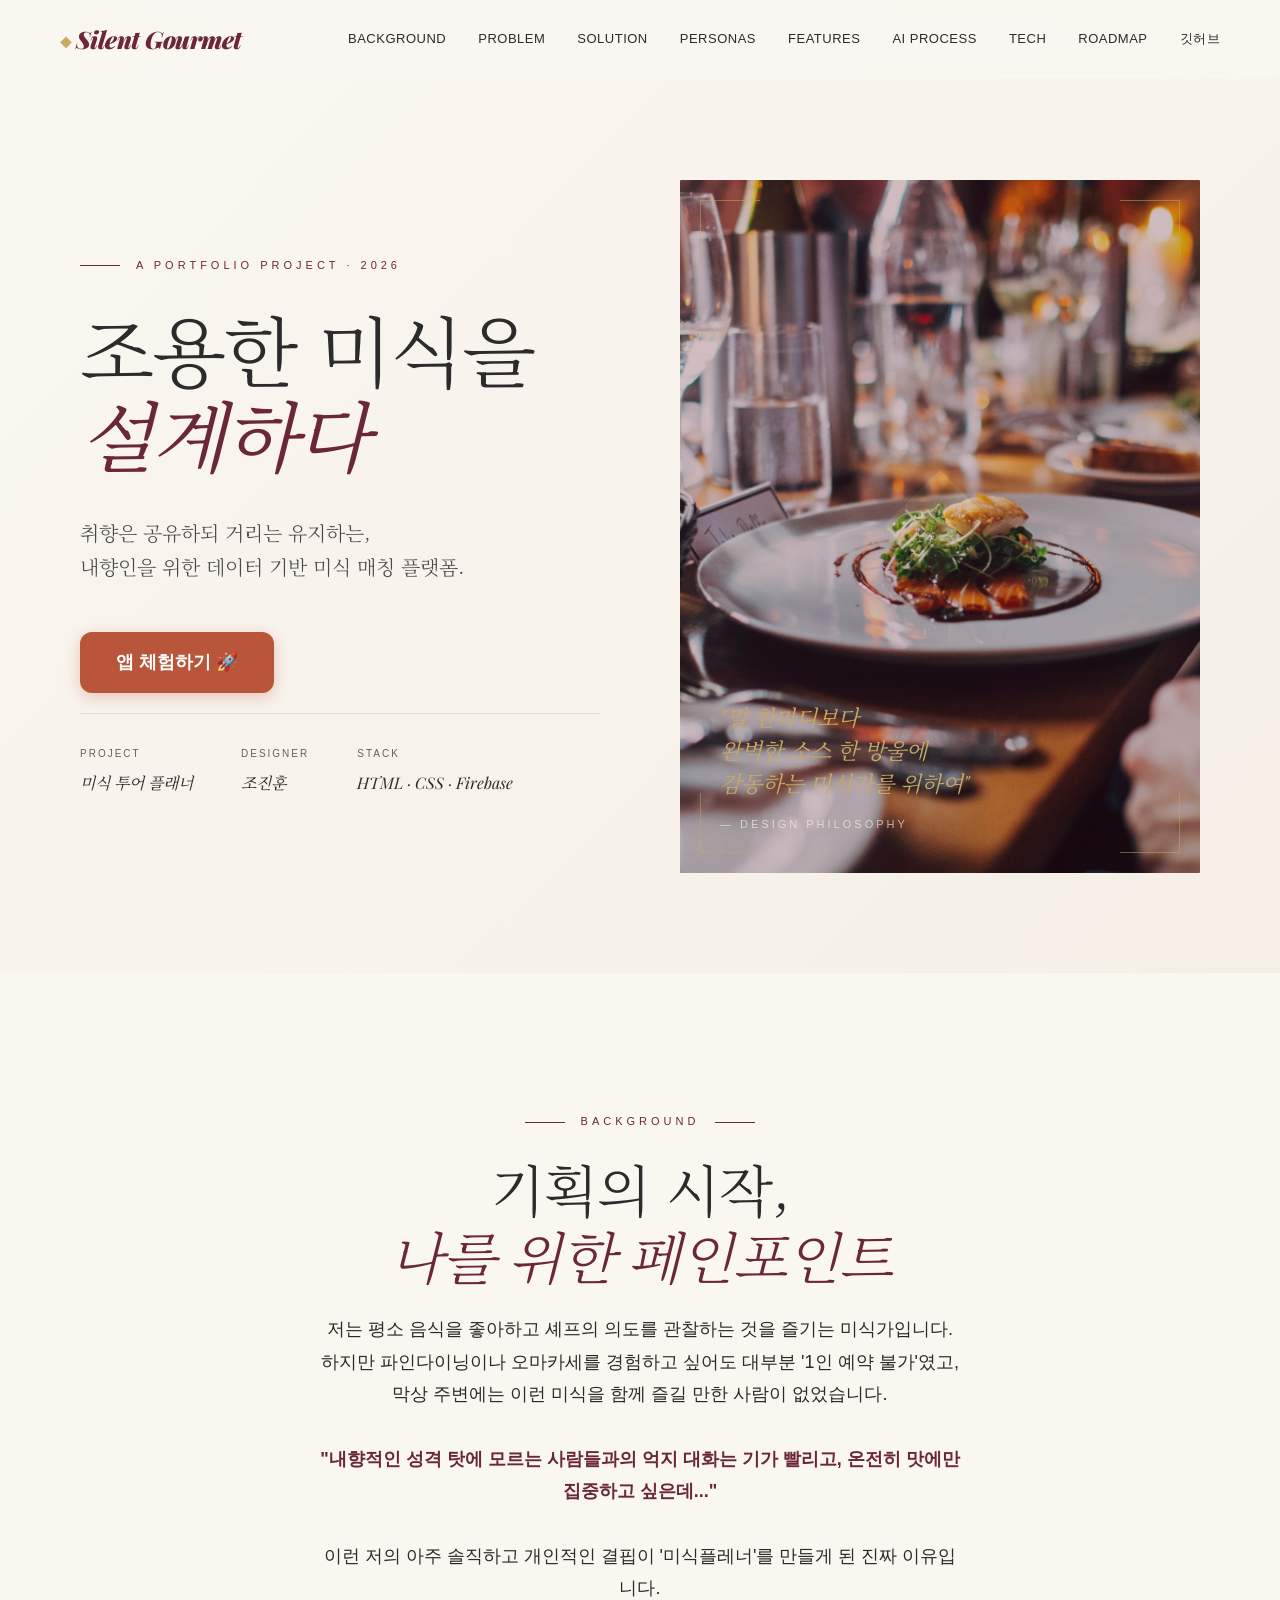
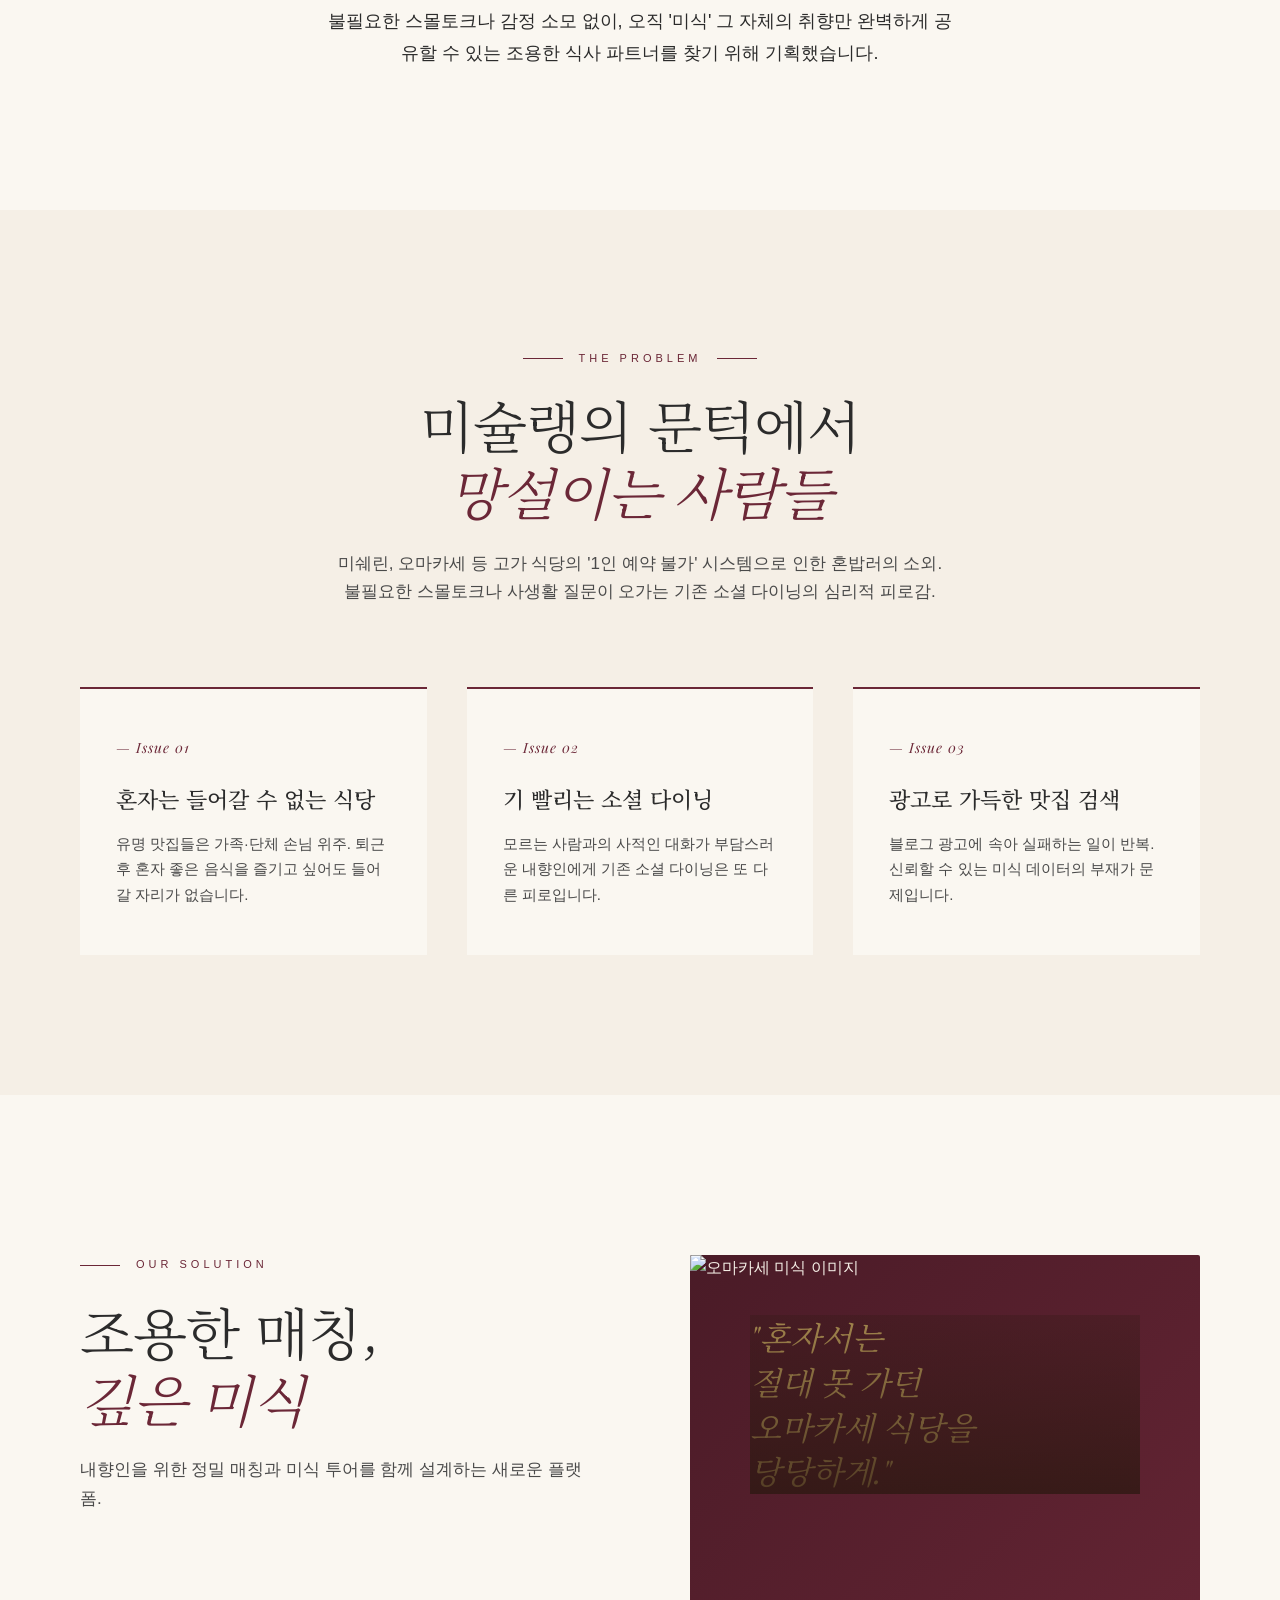
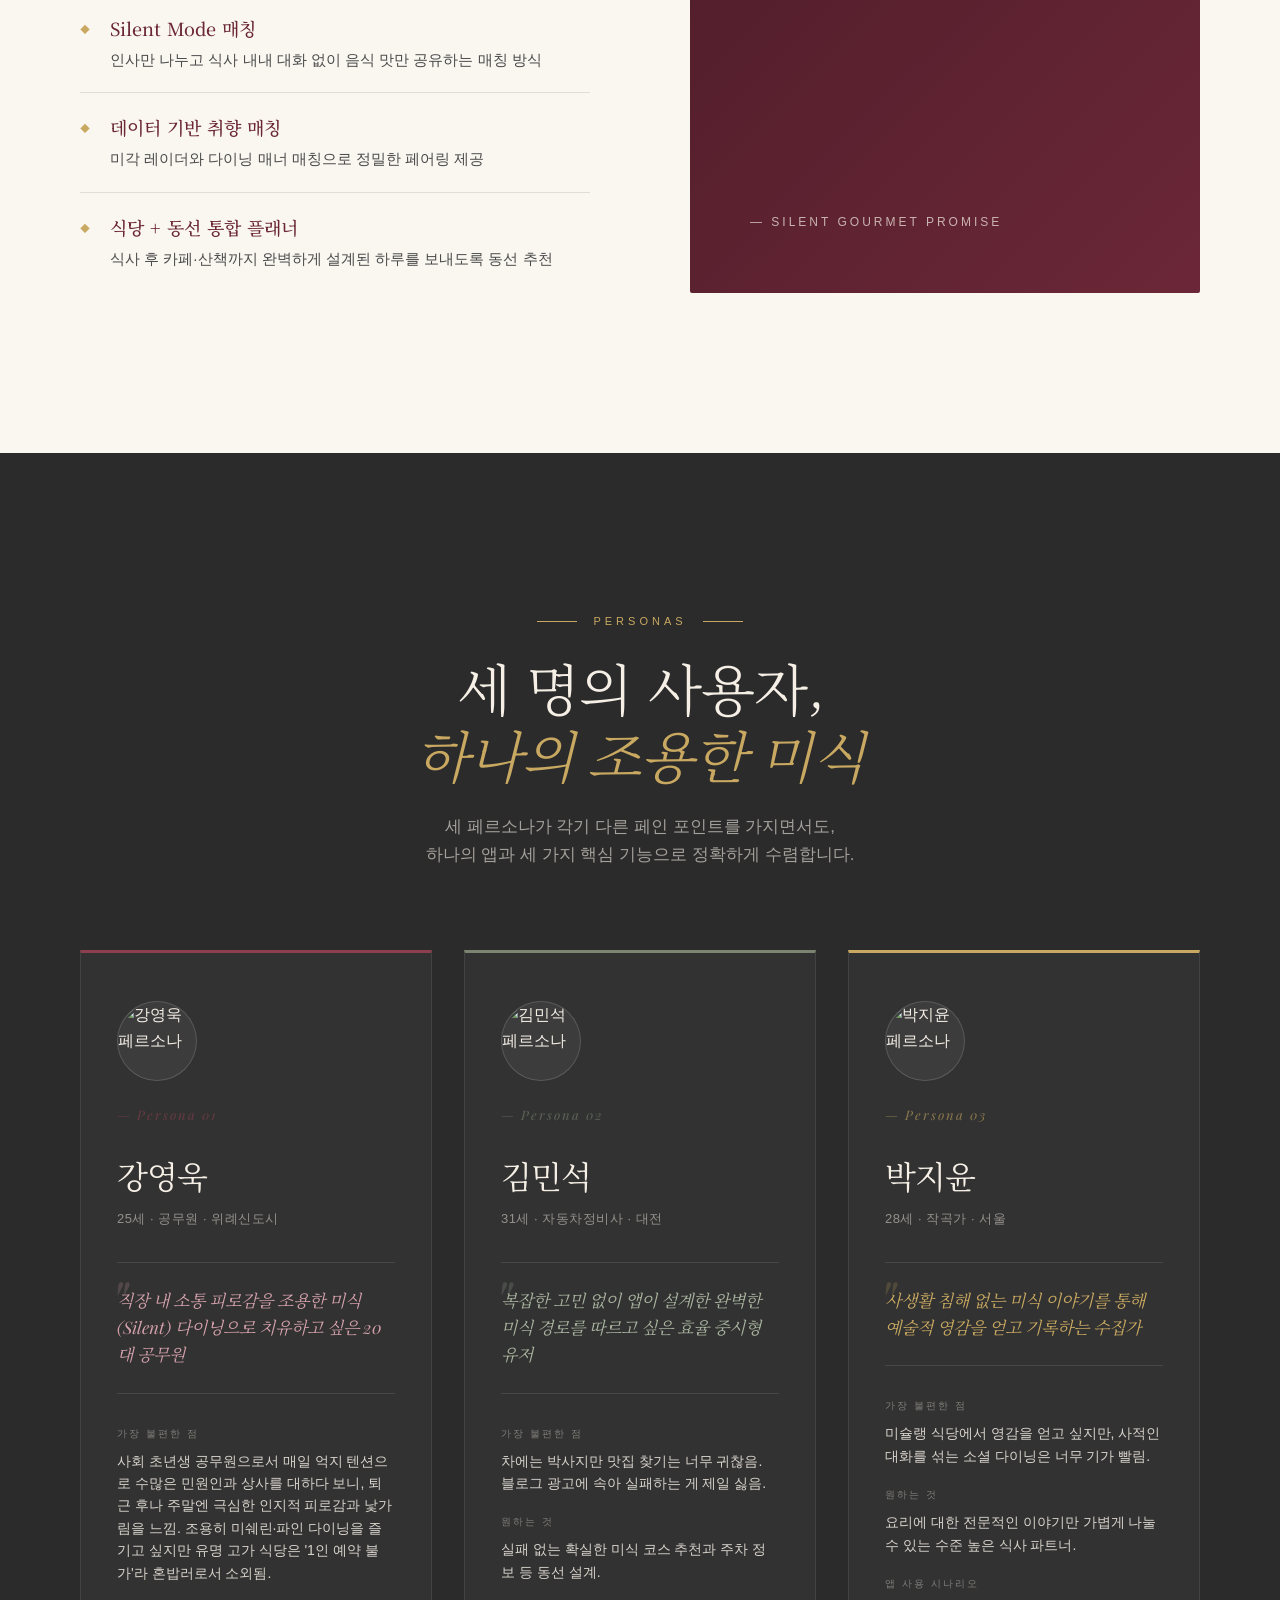
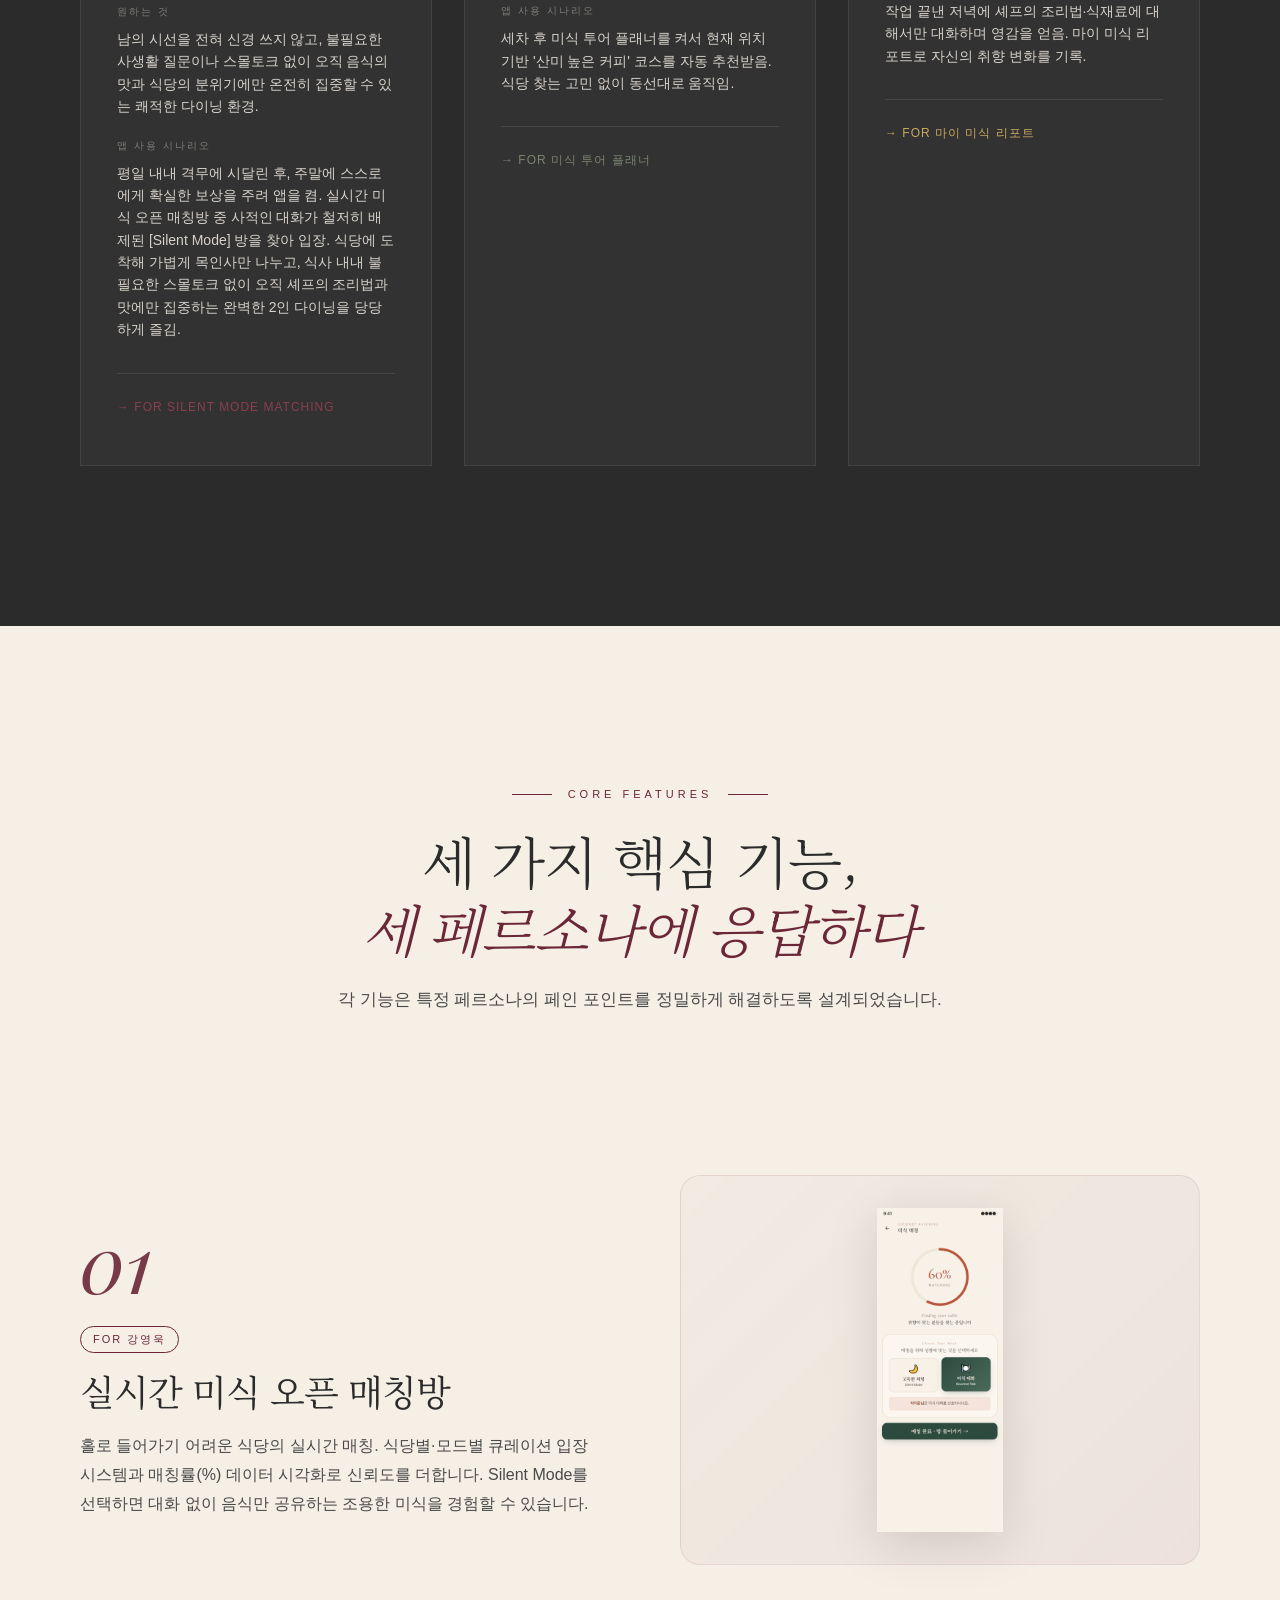
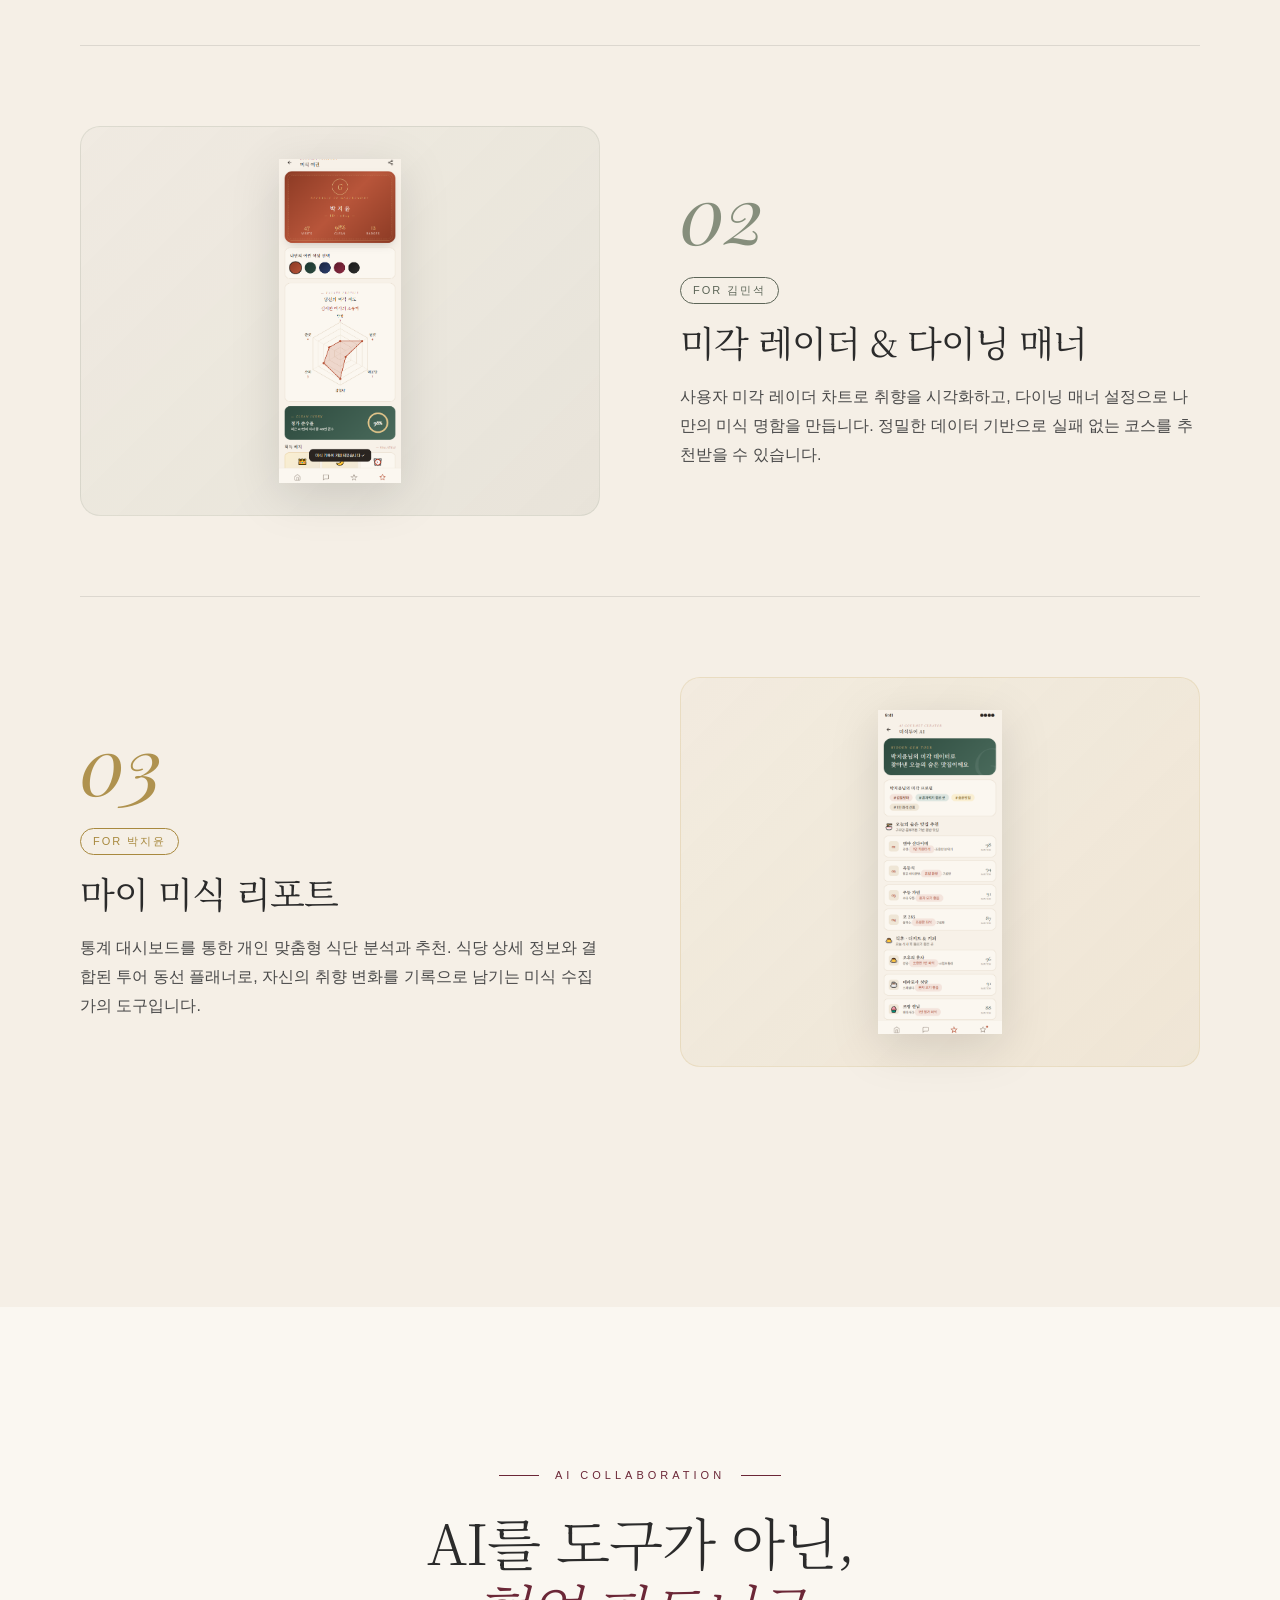
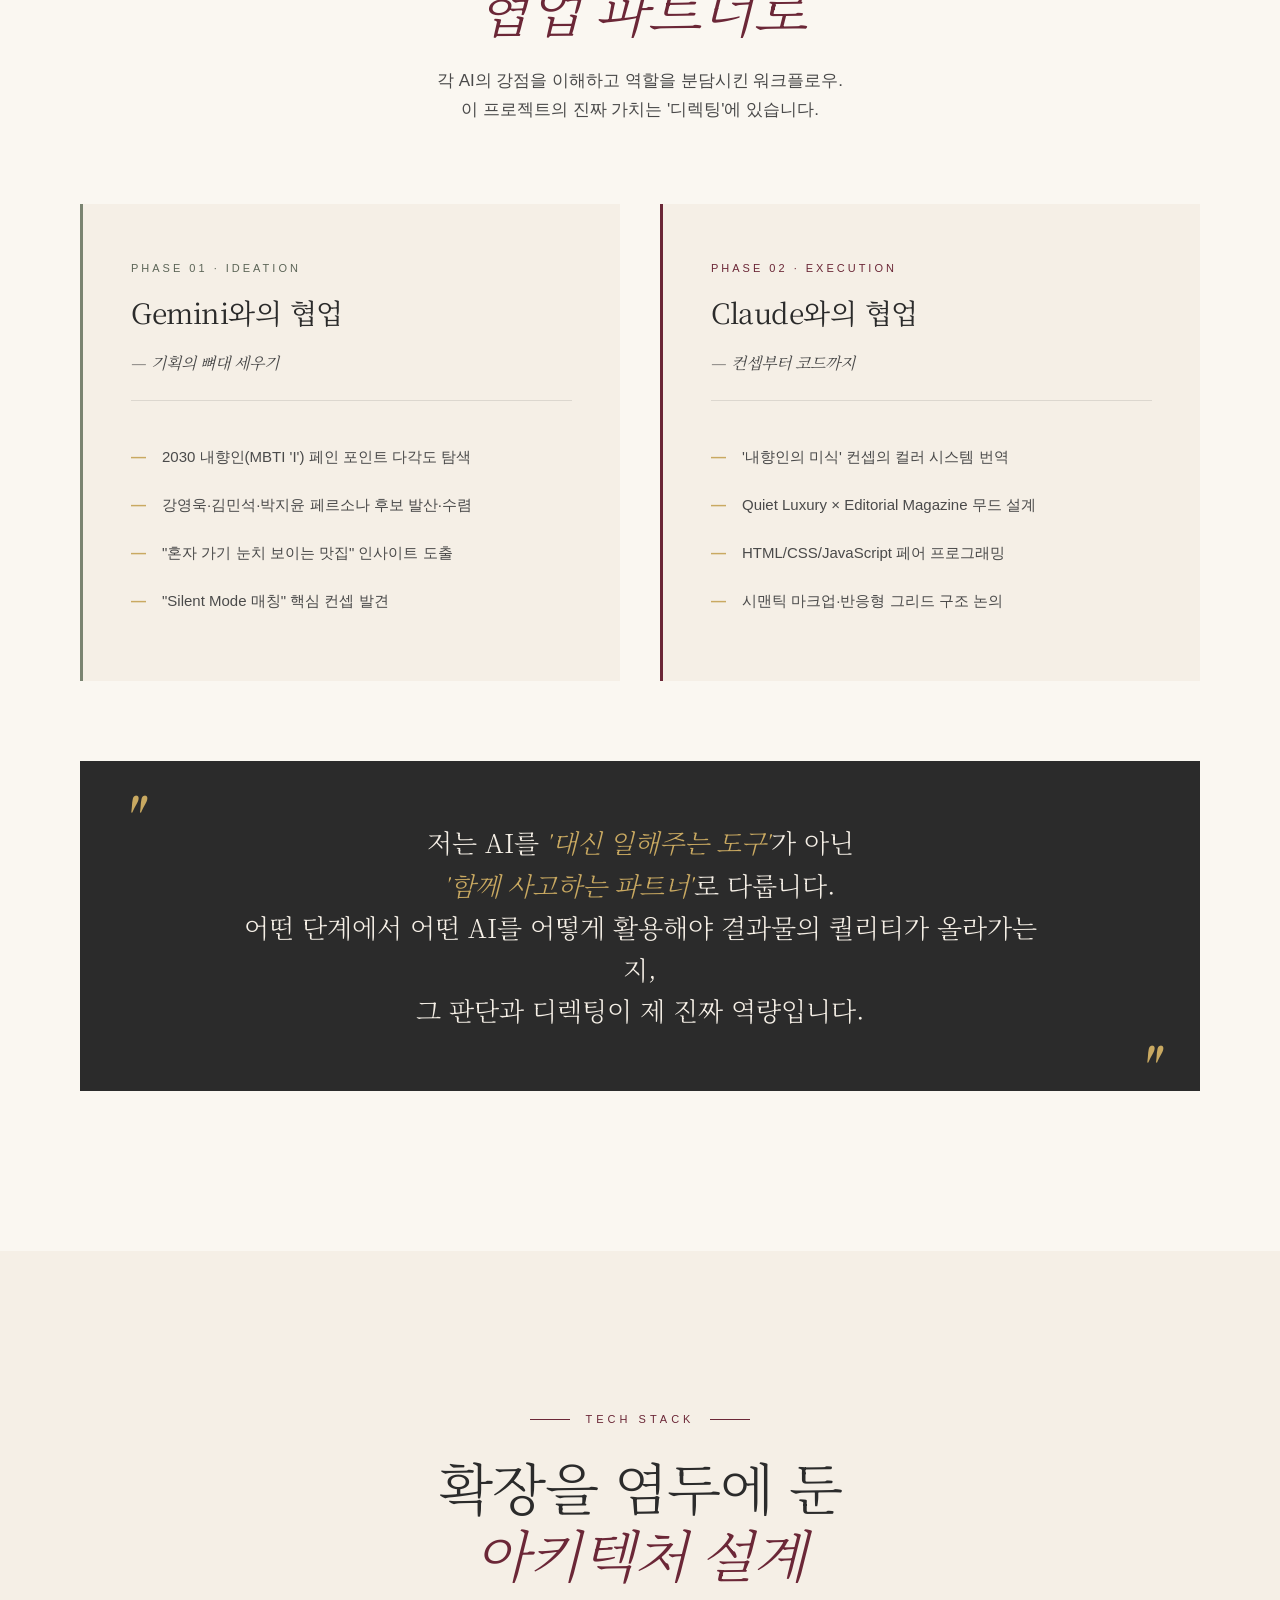
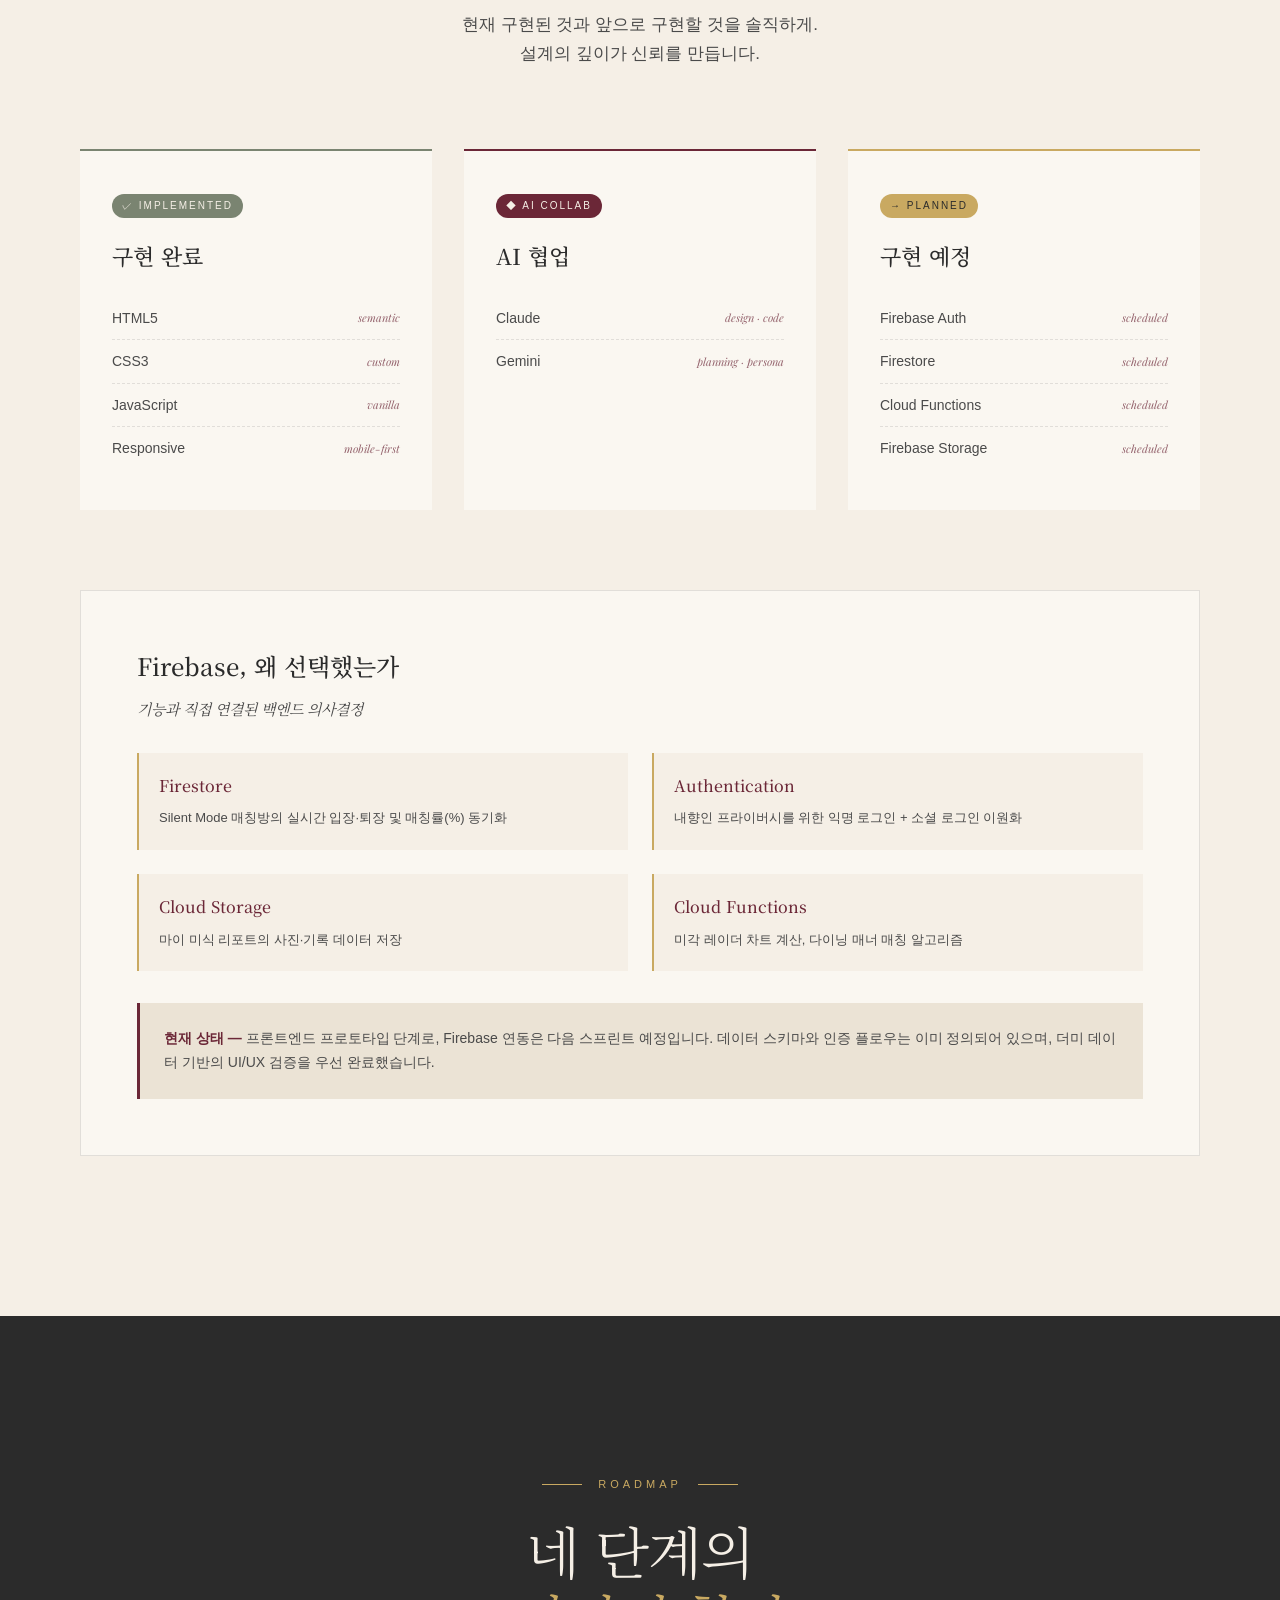
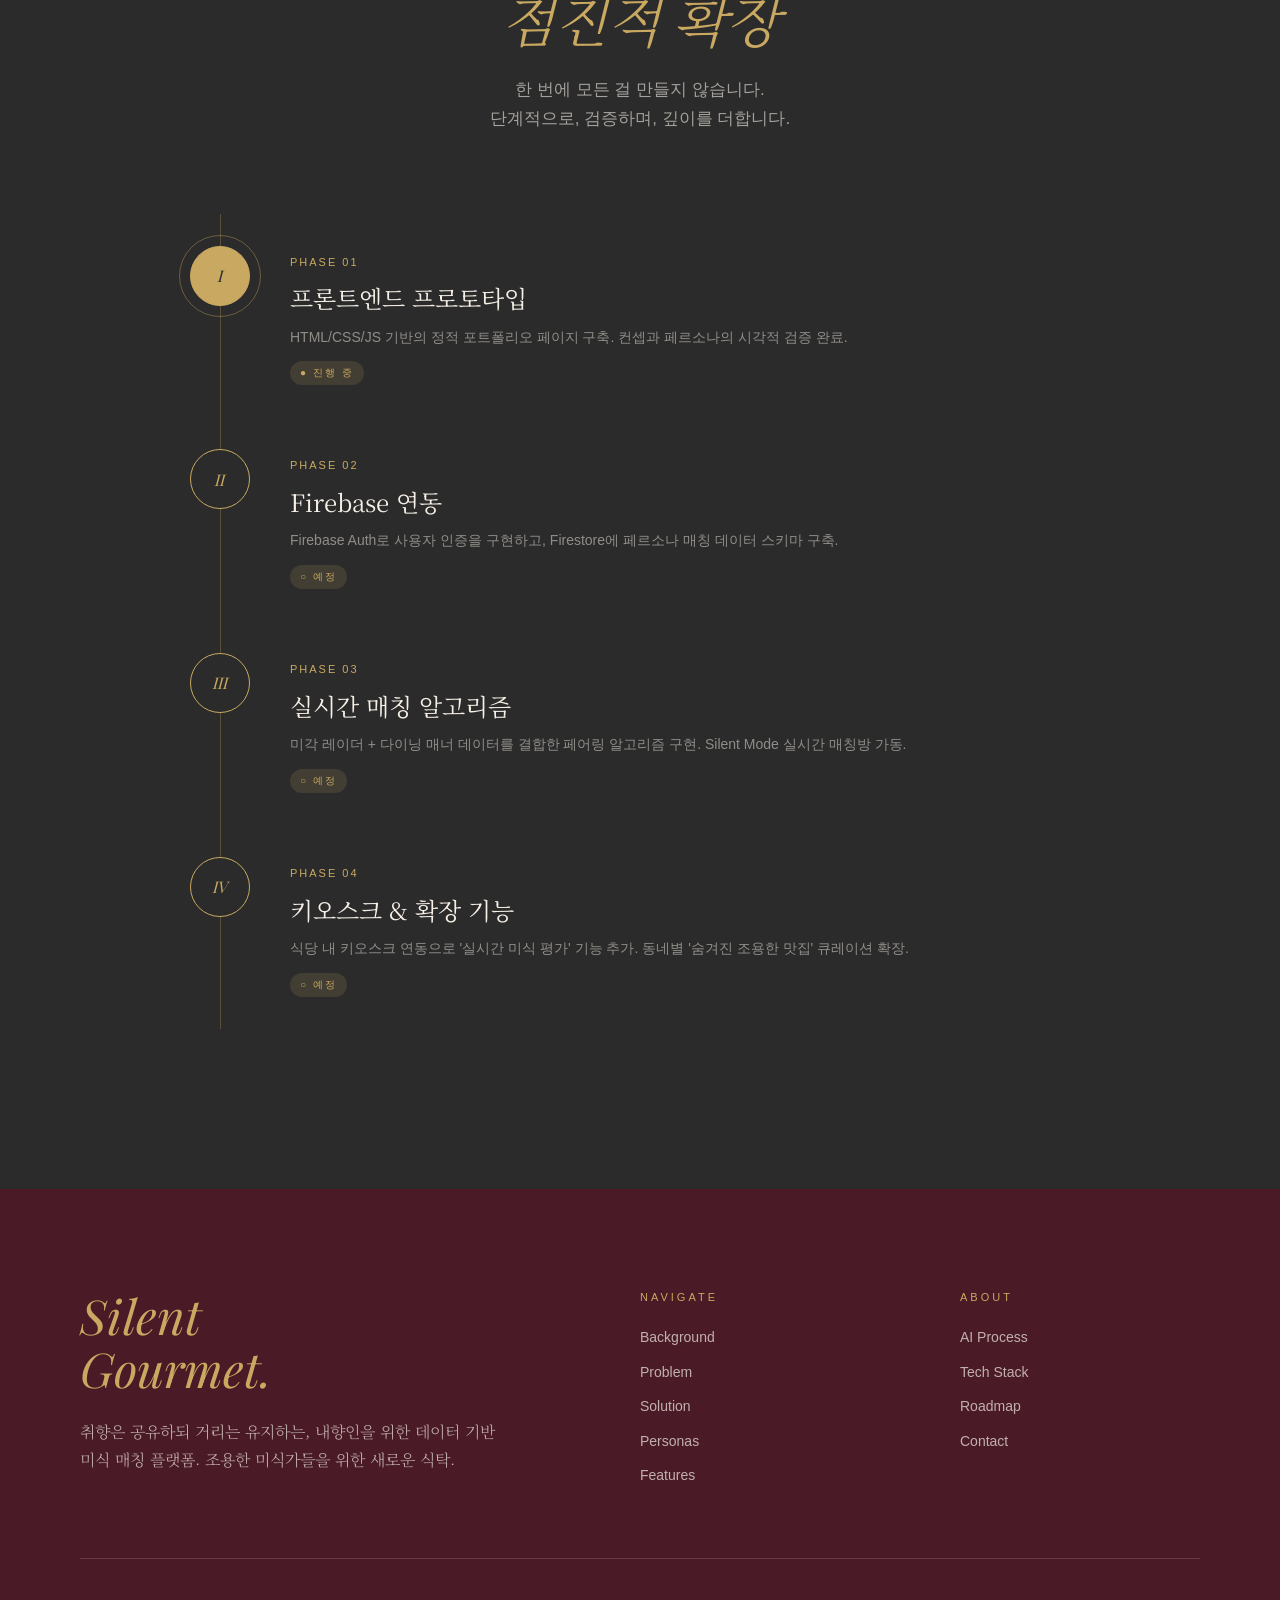
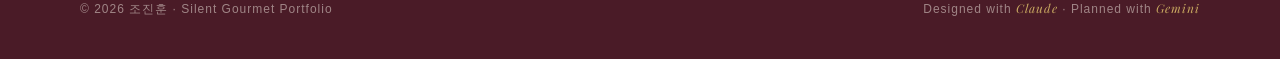
==== commit 0b4ddf67: "미각 레이더 & 다이닝 매너 이미지 변경 (mengham.png)" ====
--- a/index.html
+++ b/index.html
@@ -311,7 +311,7 @@
           </p>
         </div>
         <div class="feature-visual" aria-hidden="true">
-          <img src="img/img_004.png" alt="미각 레이더 & 다이닝 매너" class="feature-visual-img">
+          <img src="img/mengham.png" alt="미각 레이더 & 다이닝 매너" class="feature-visual-img">
         </div>
       </article>
 
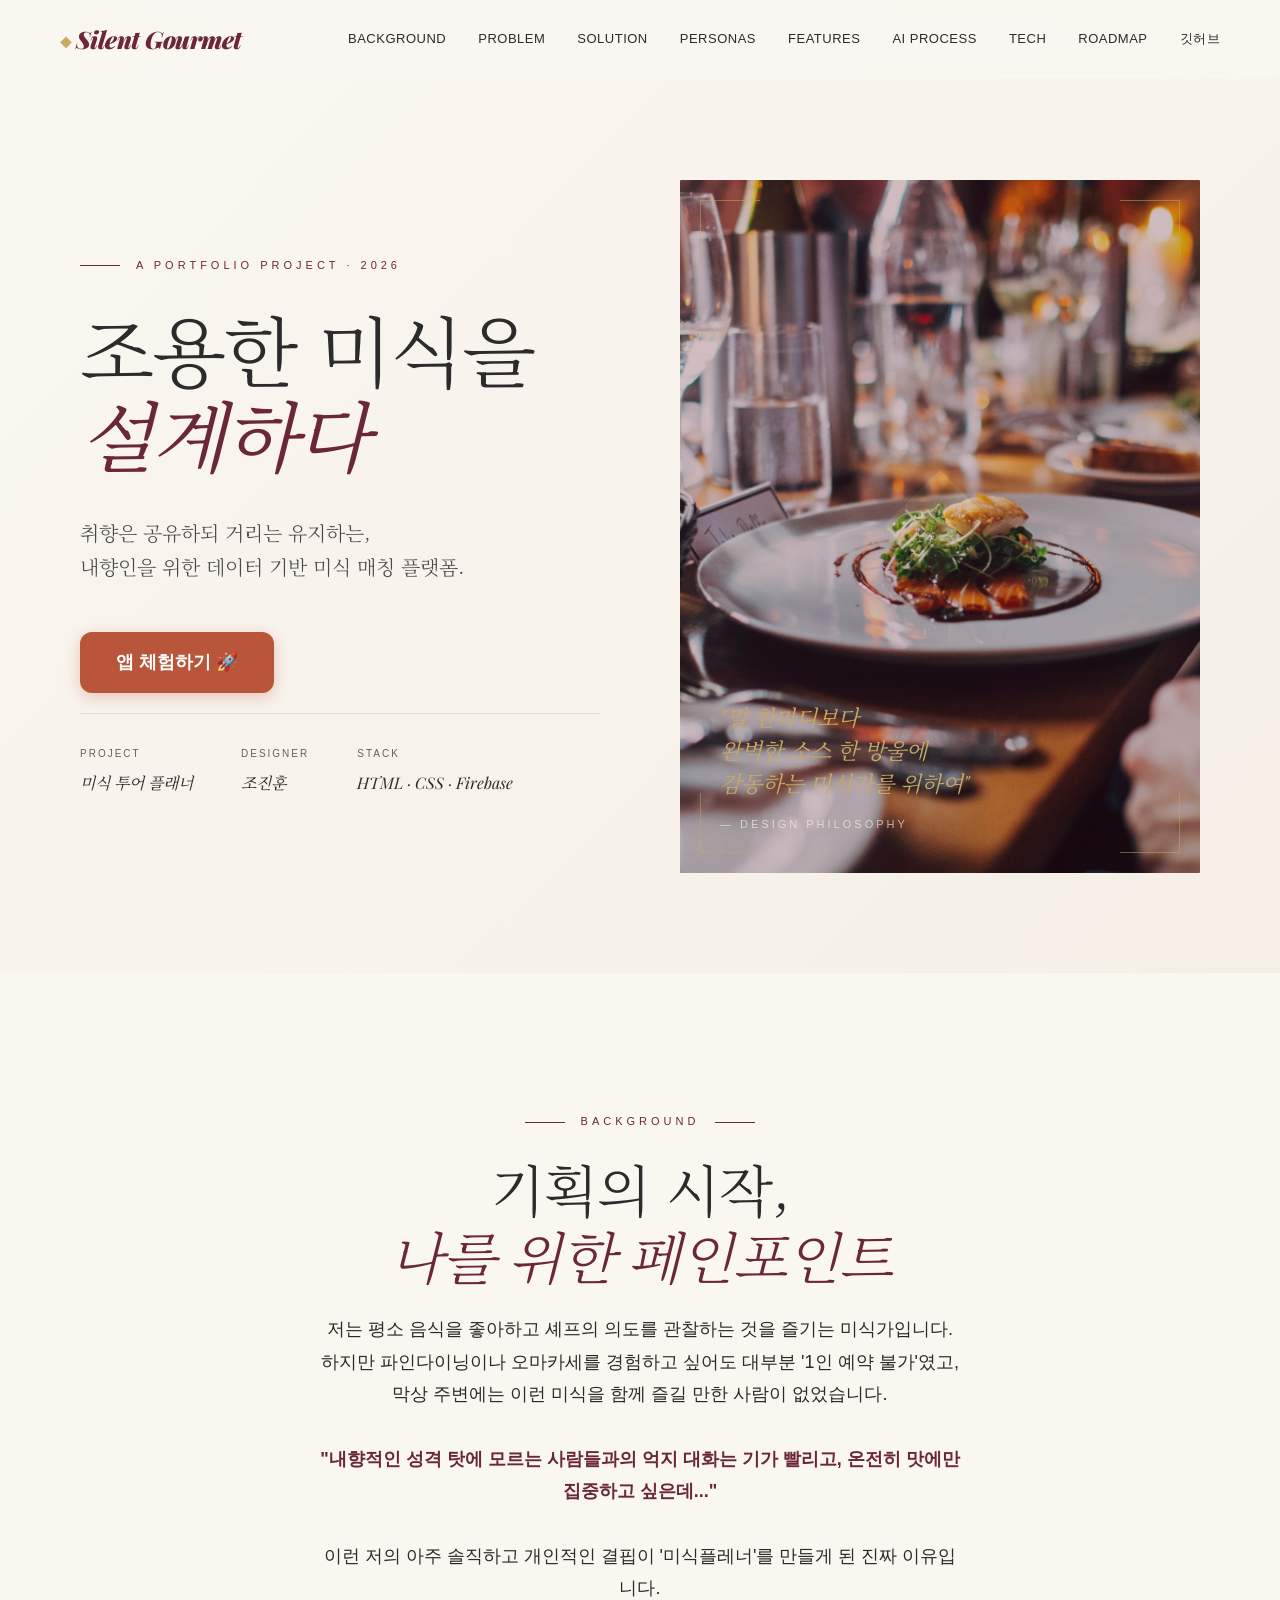
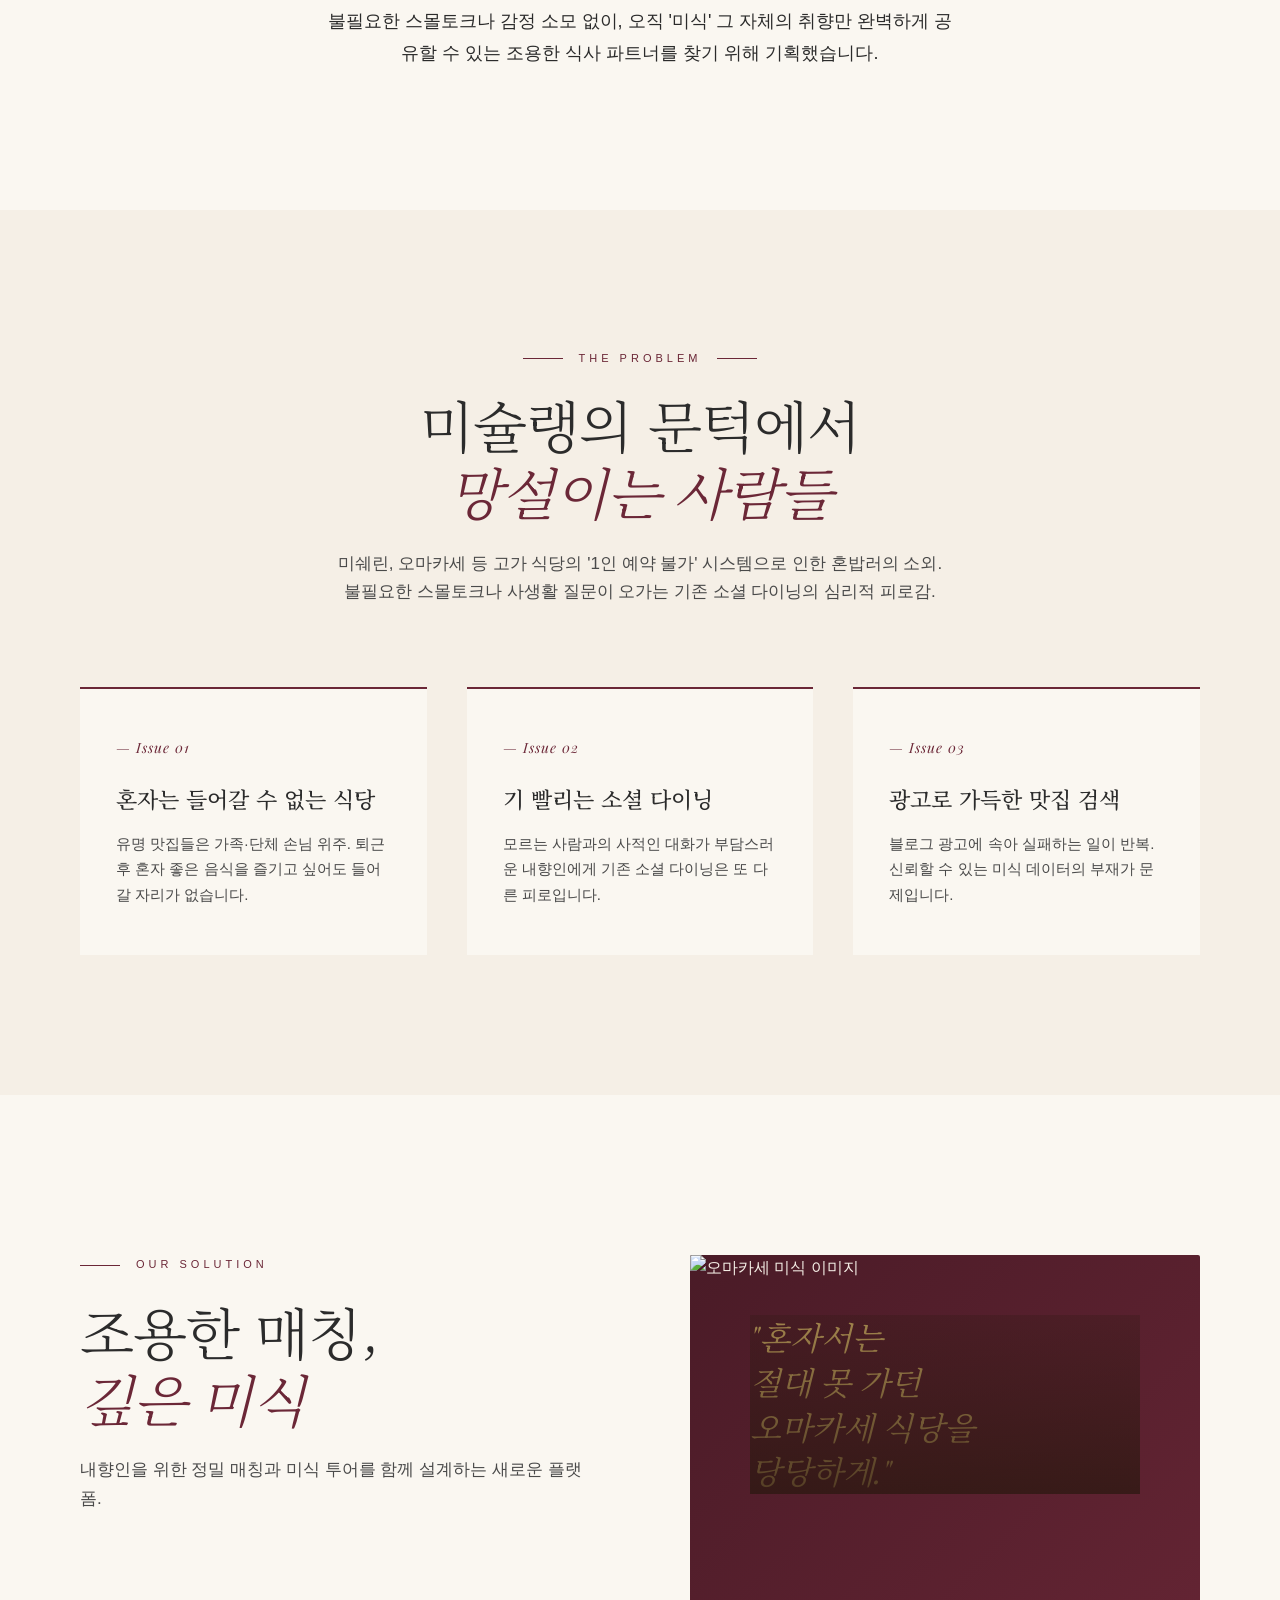
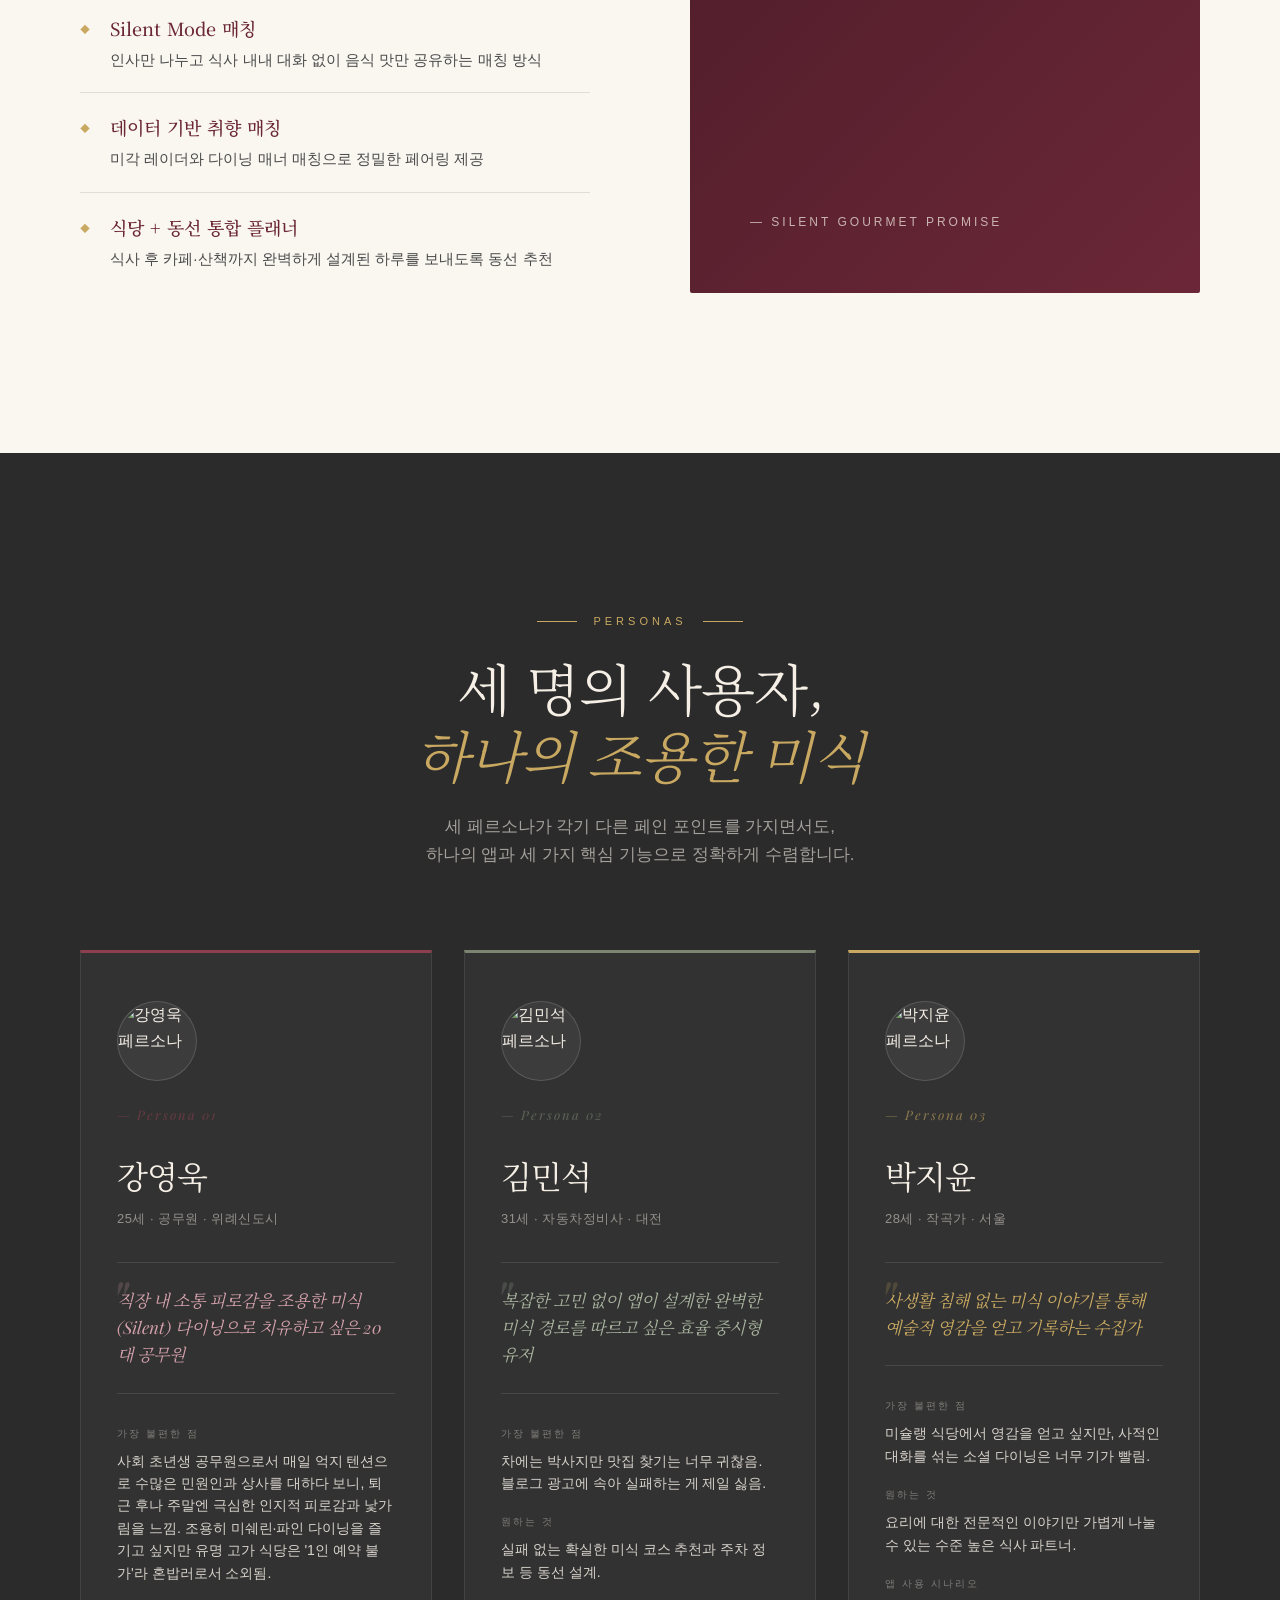
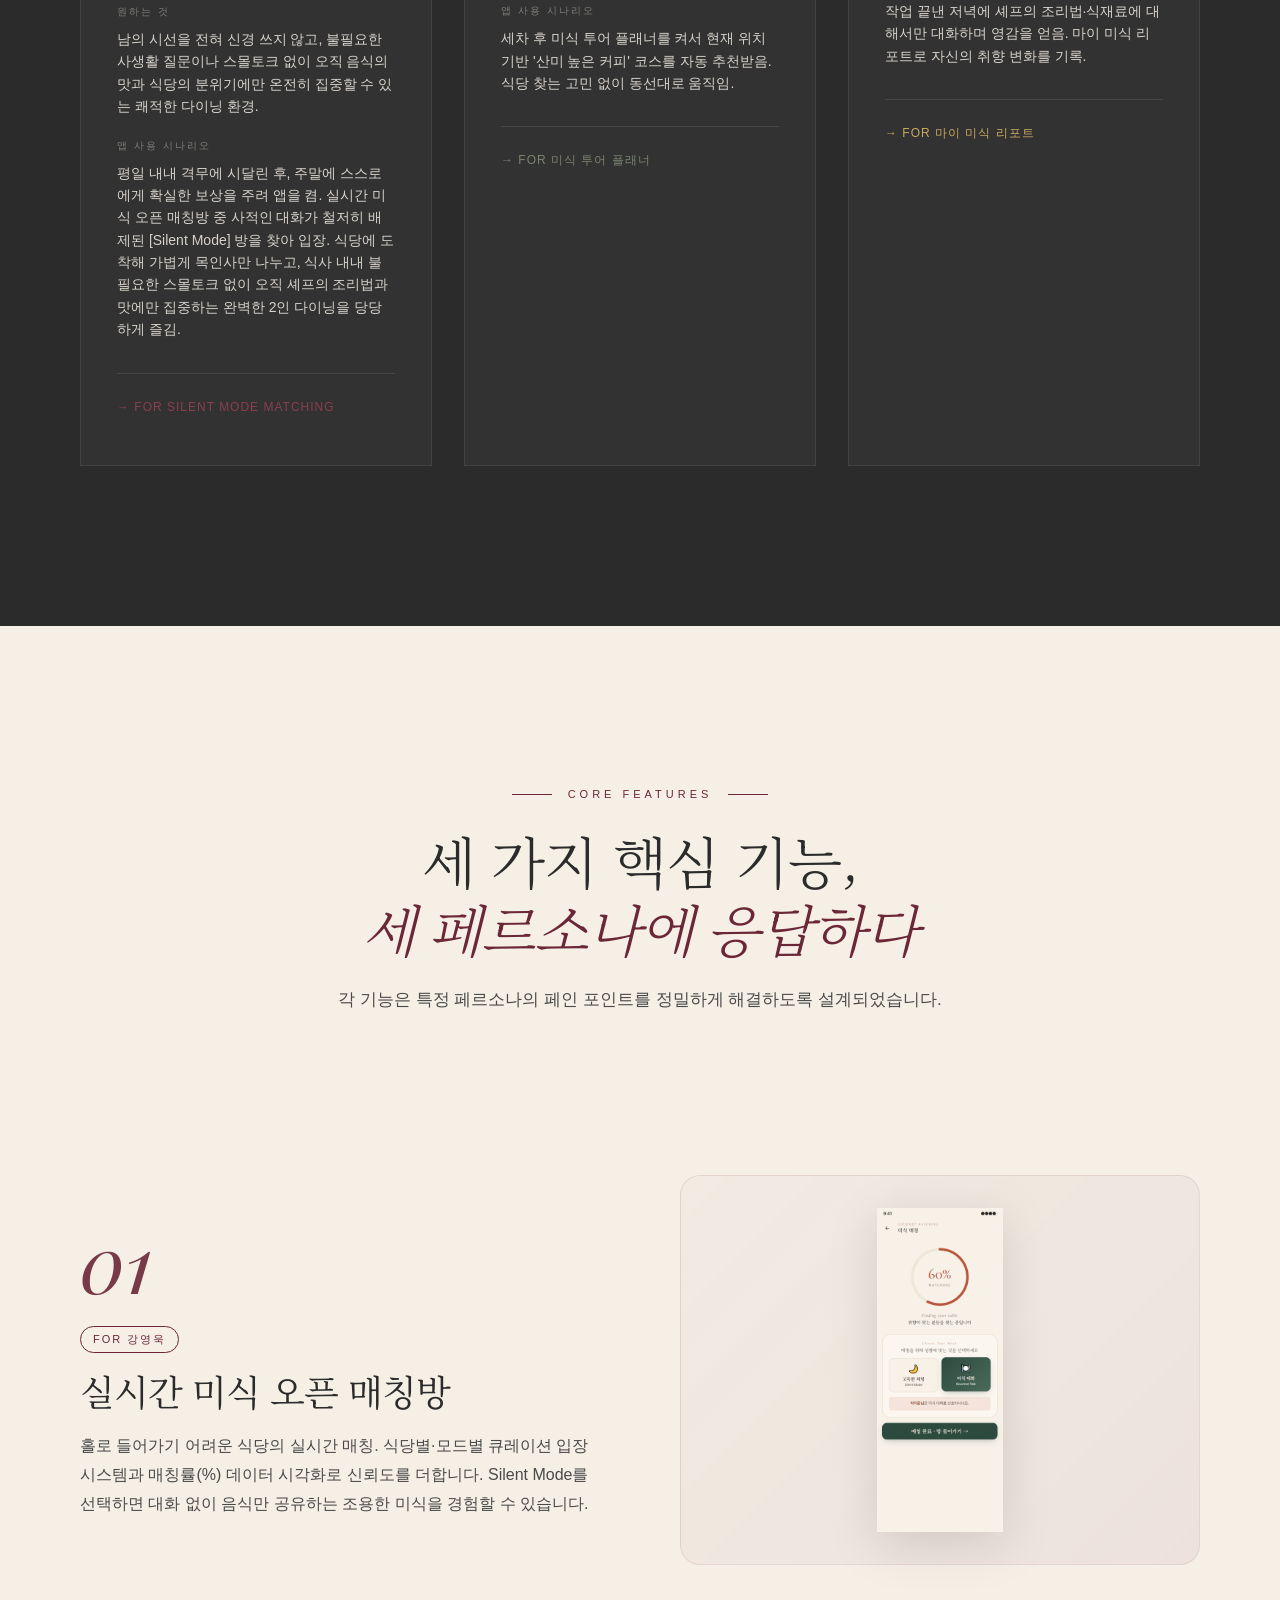
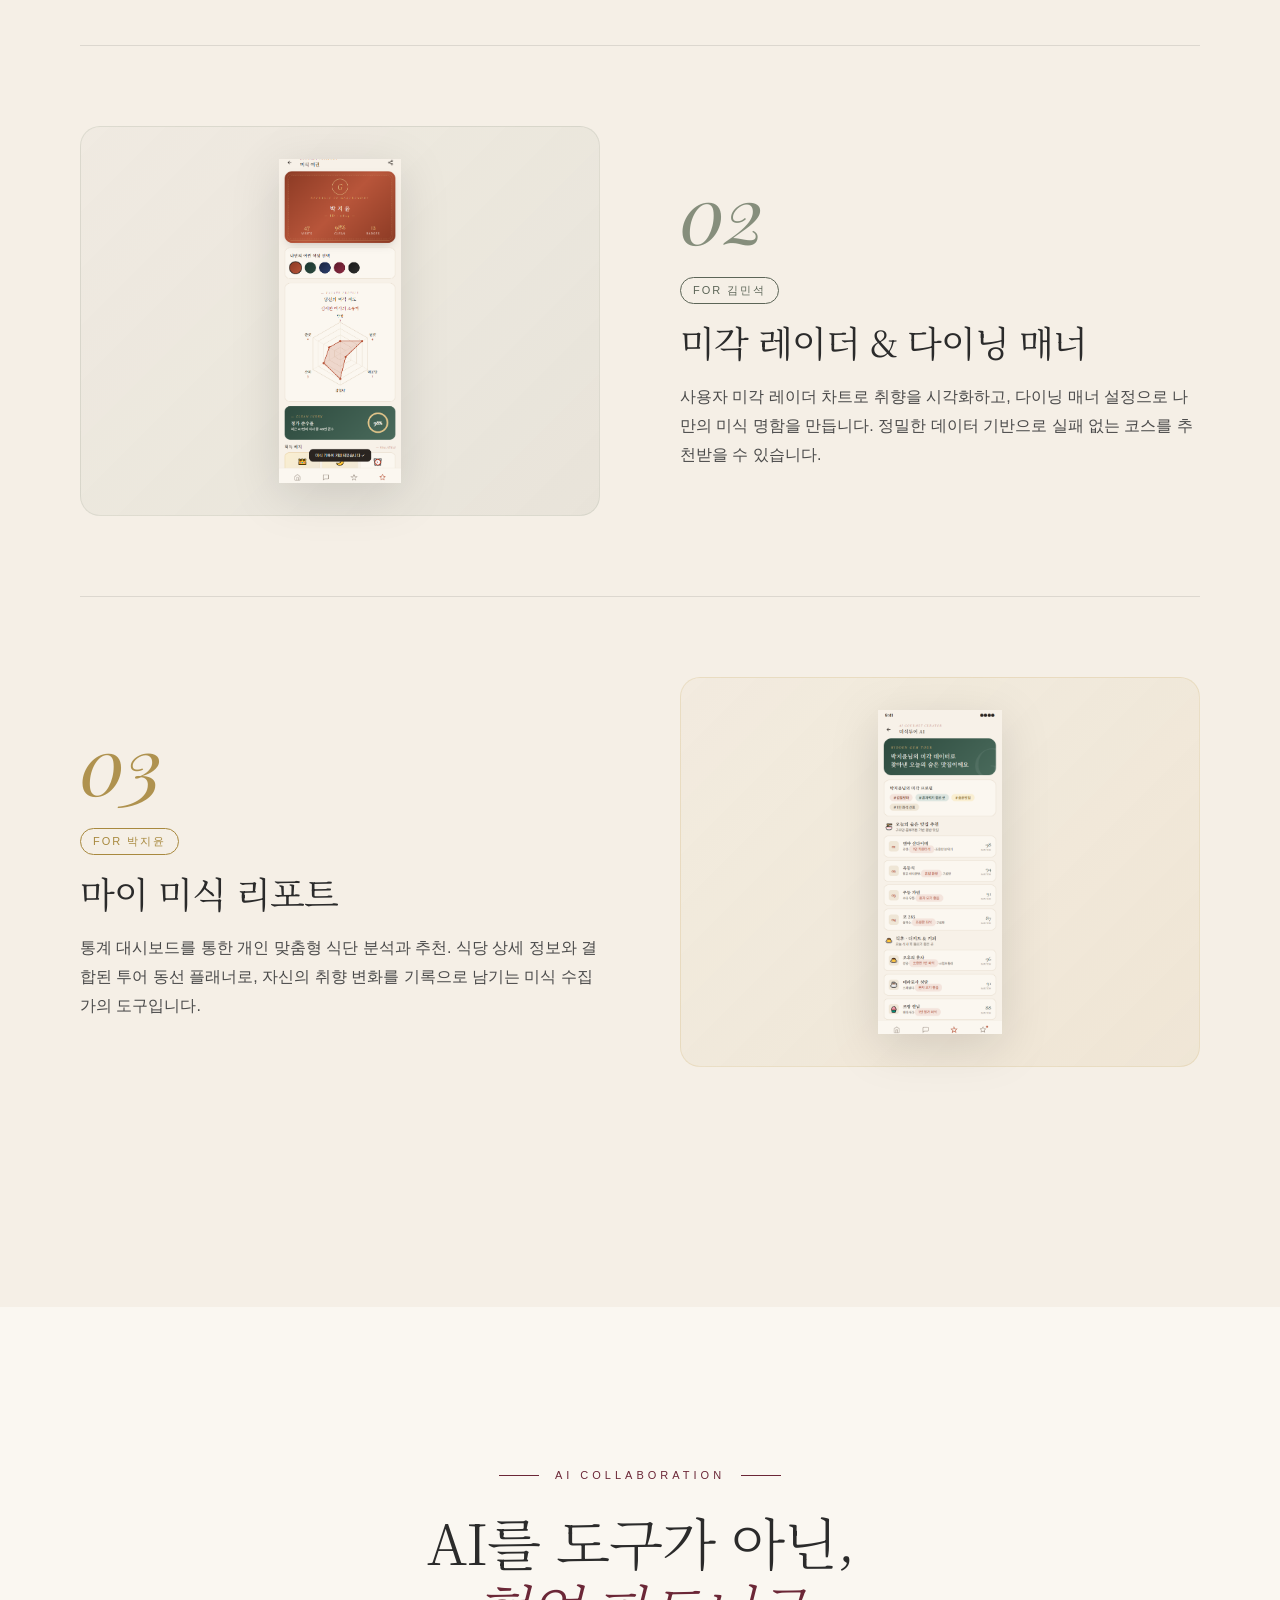
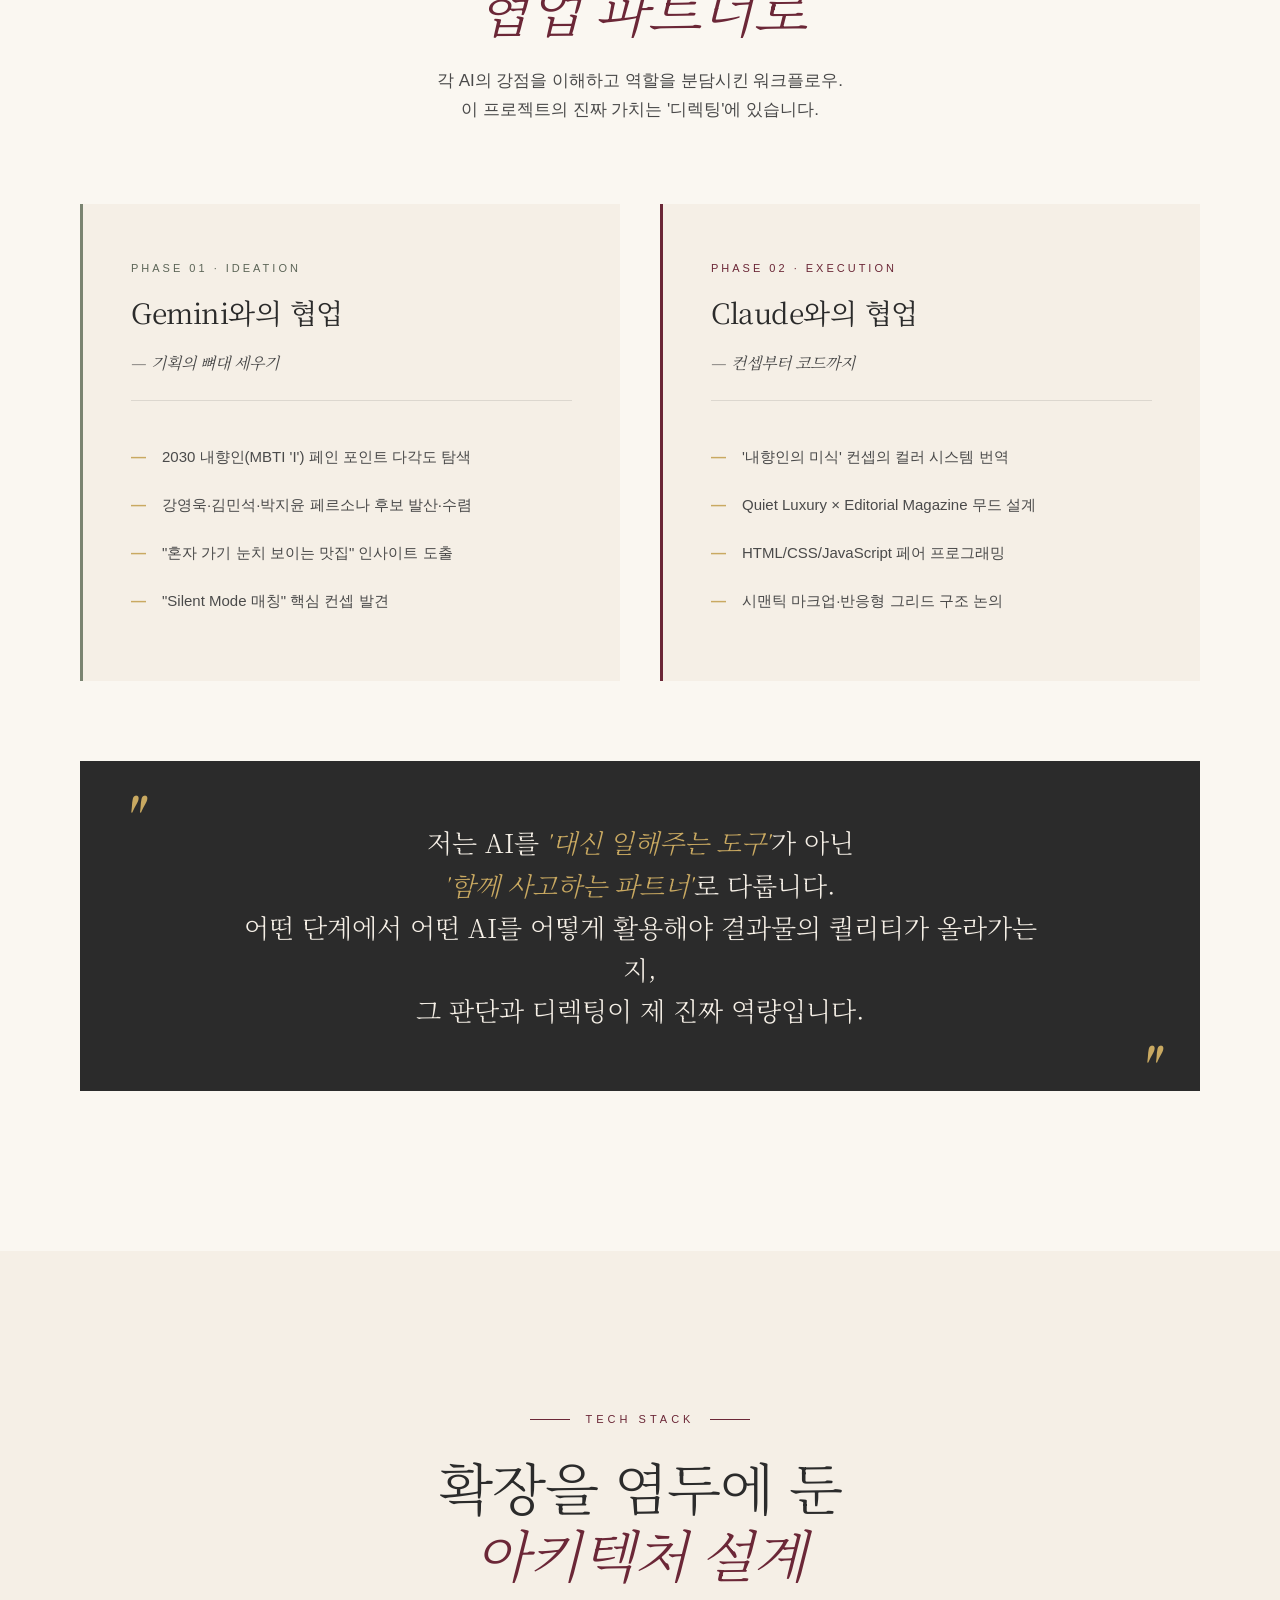
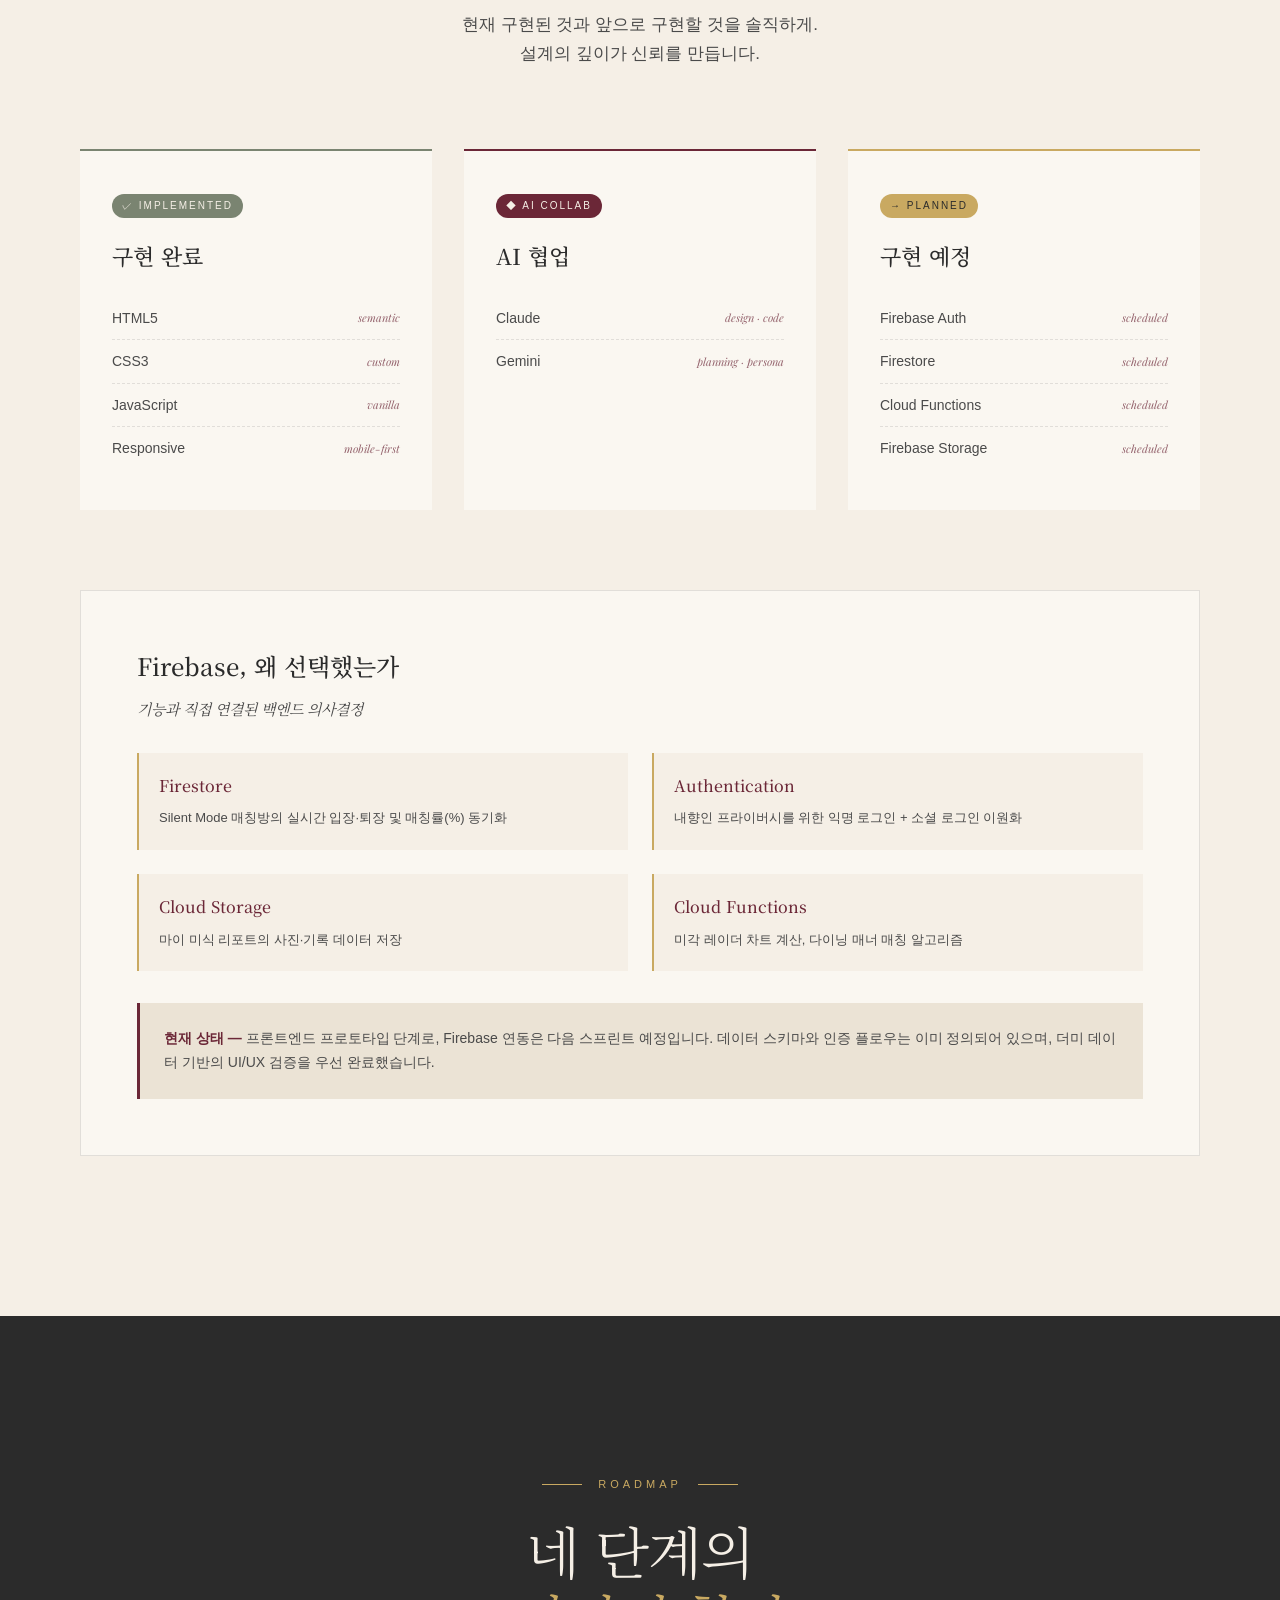
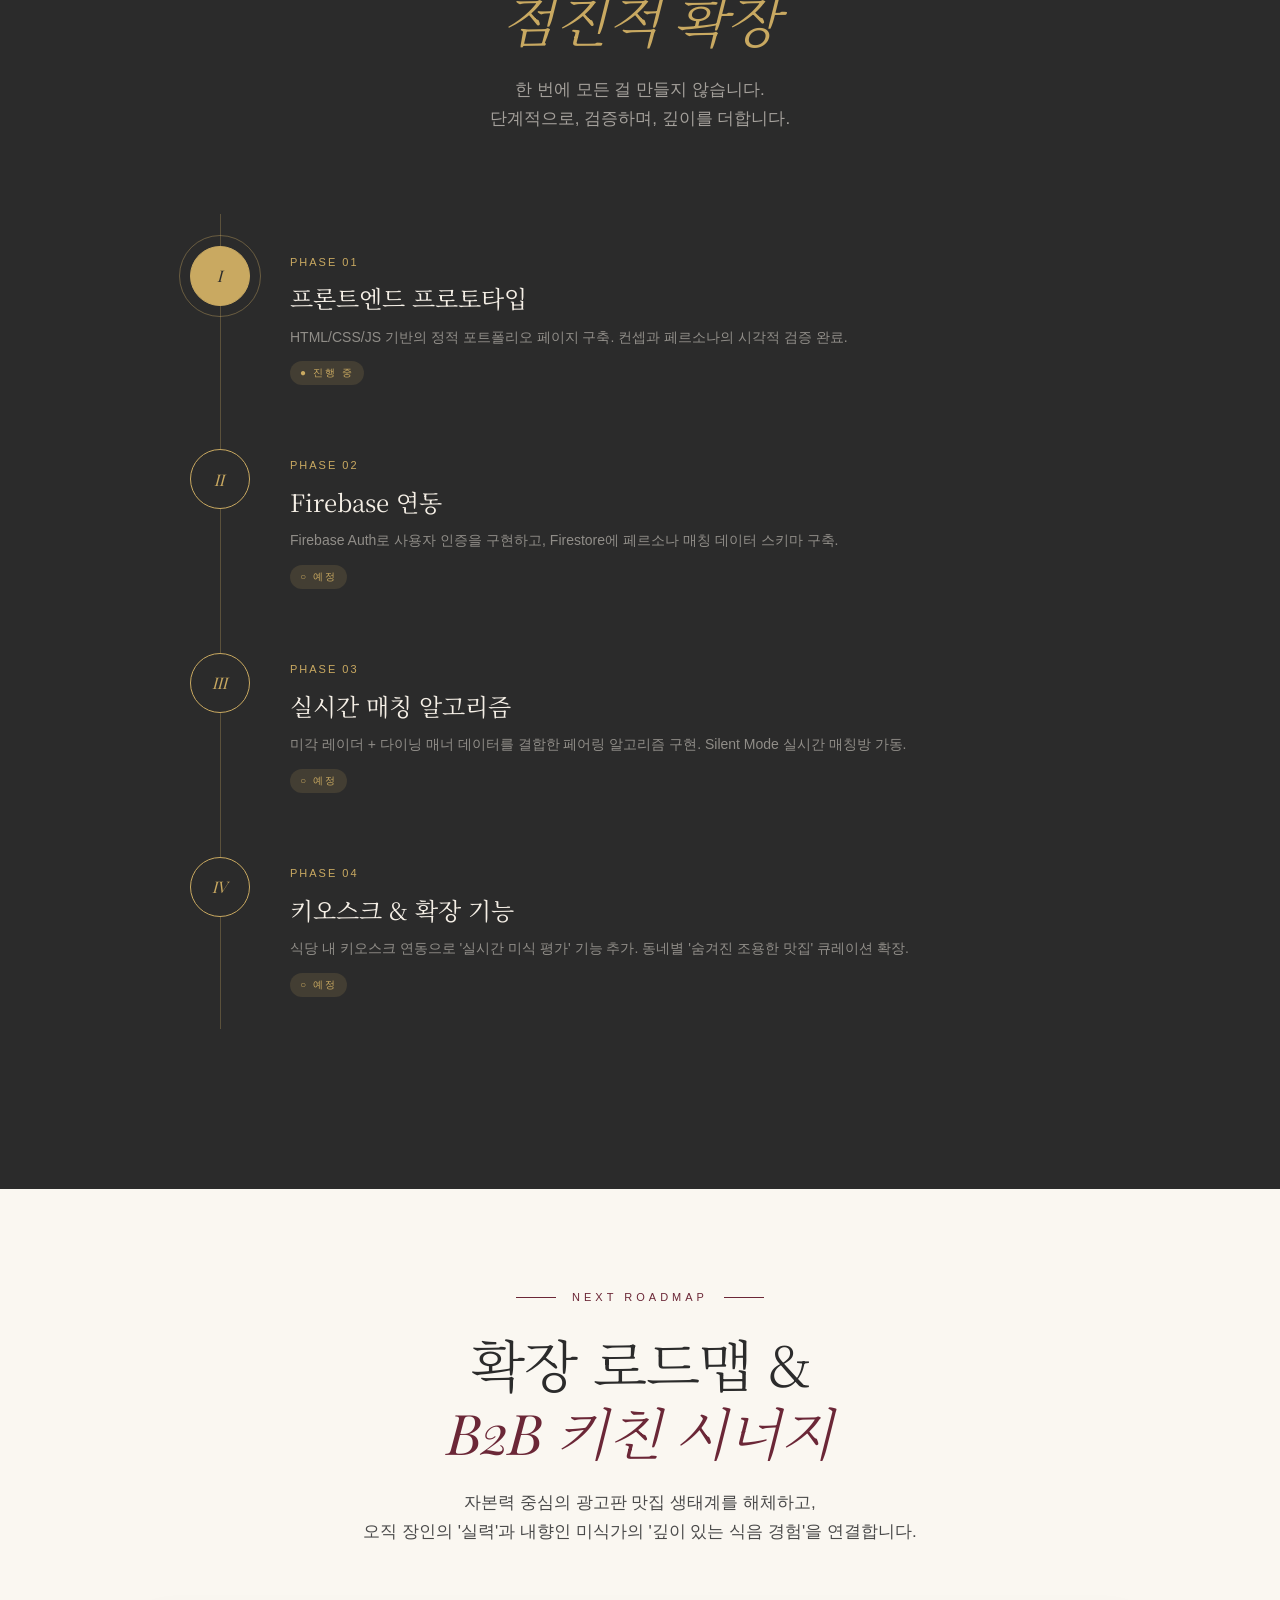
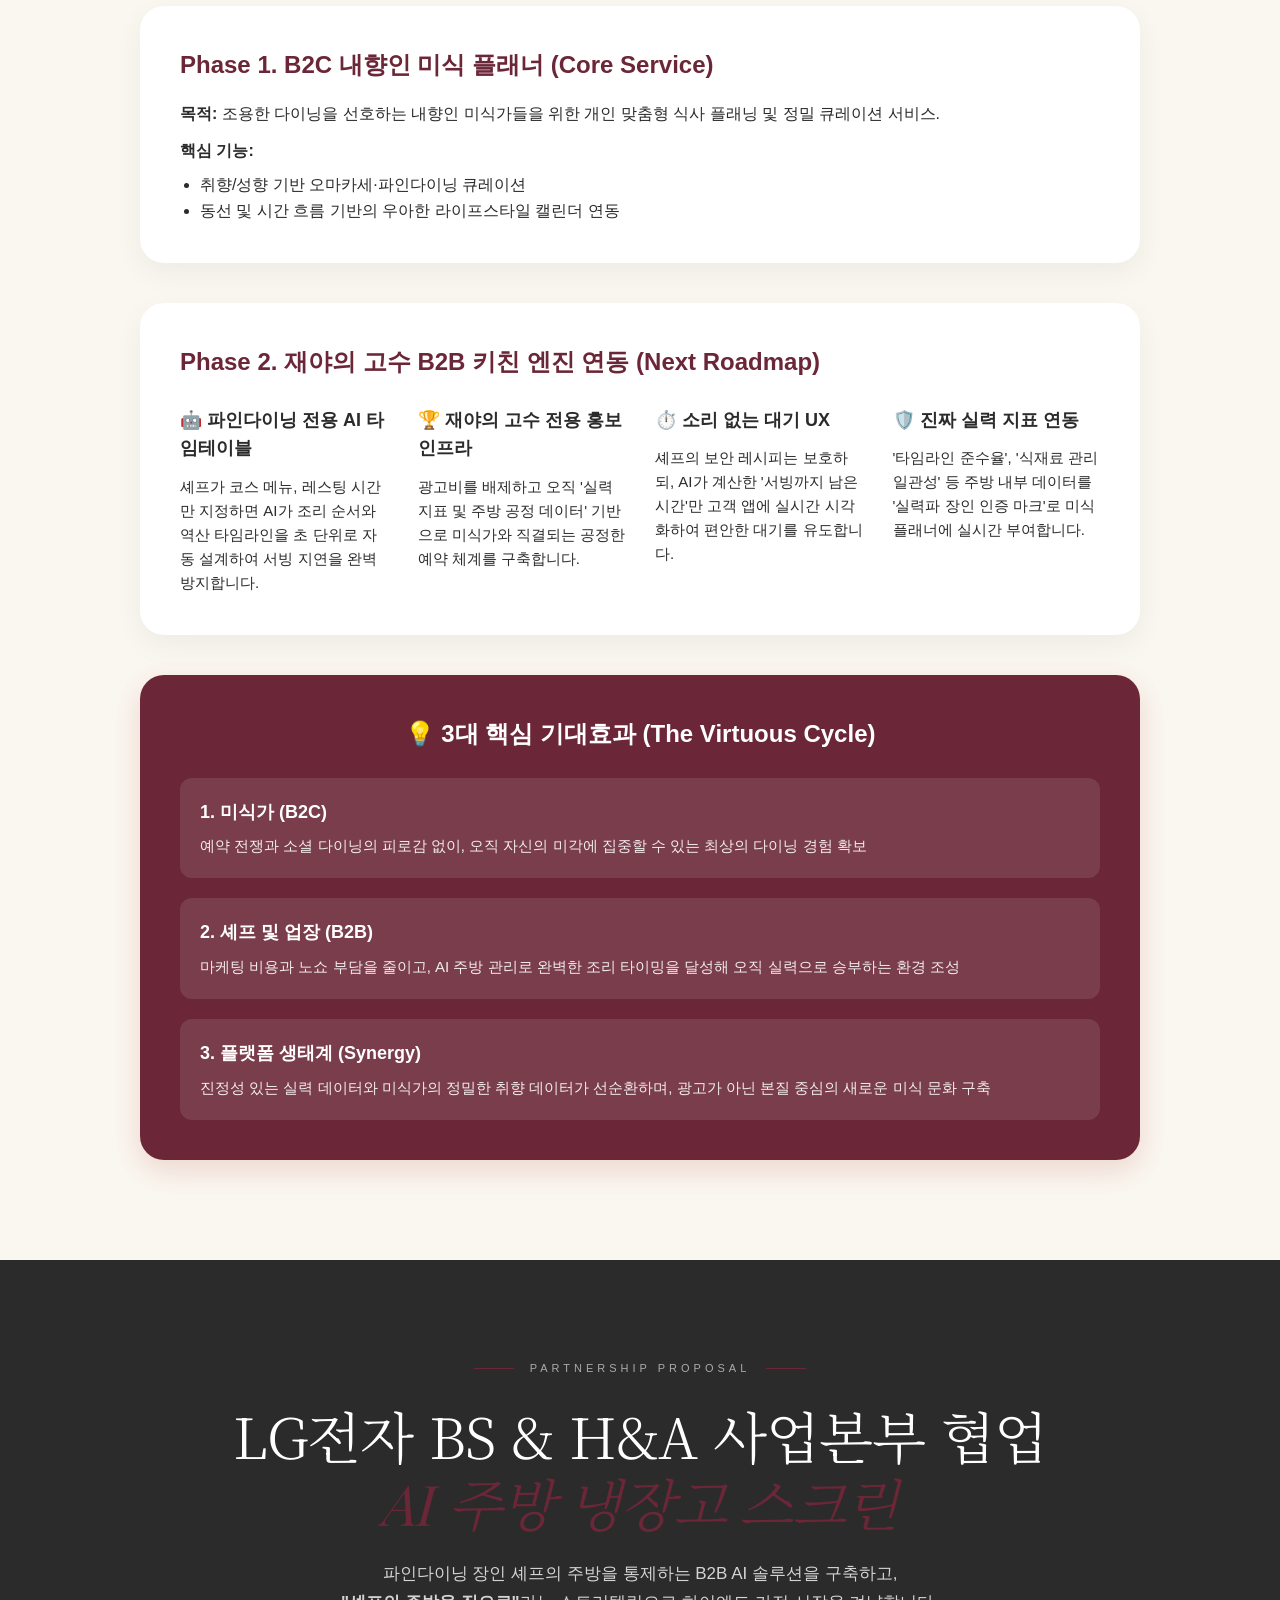
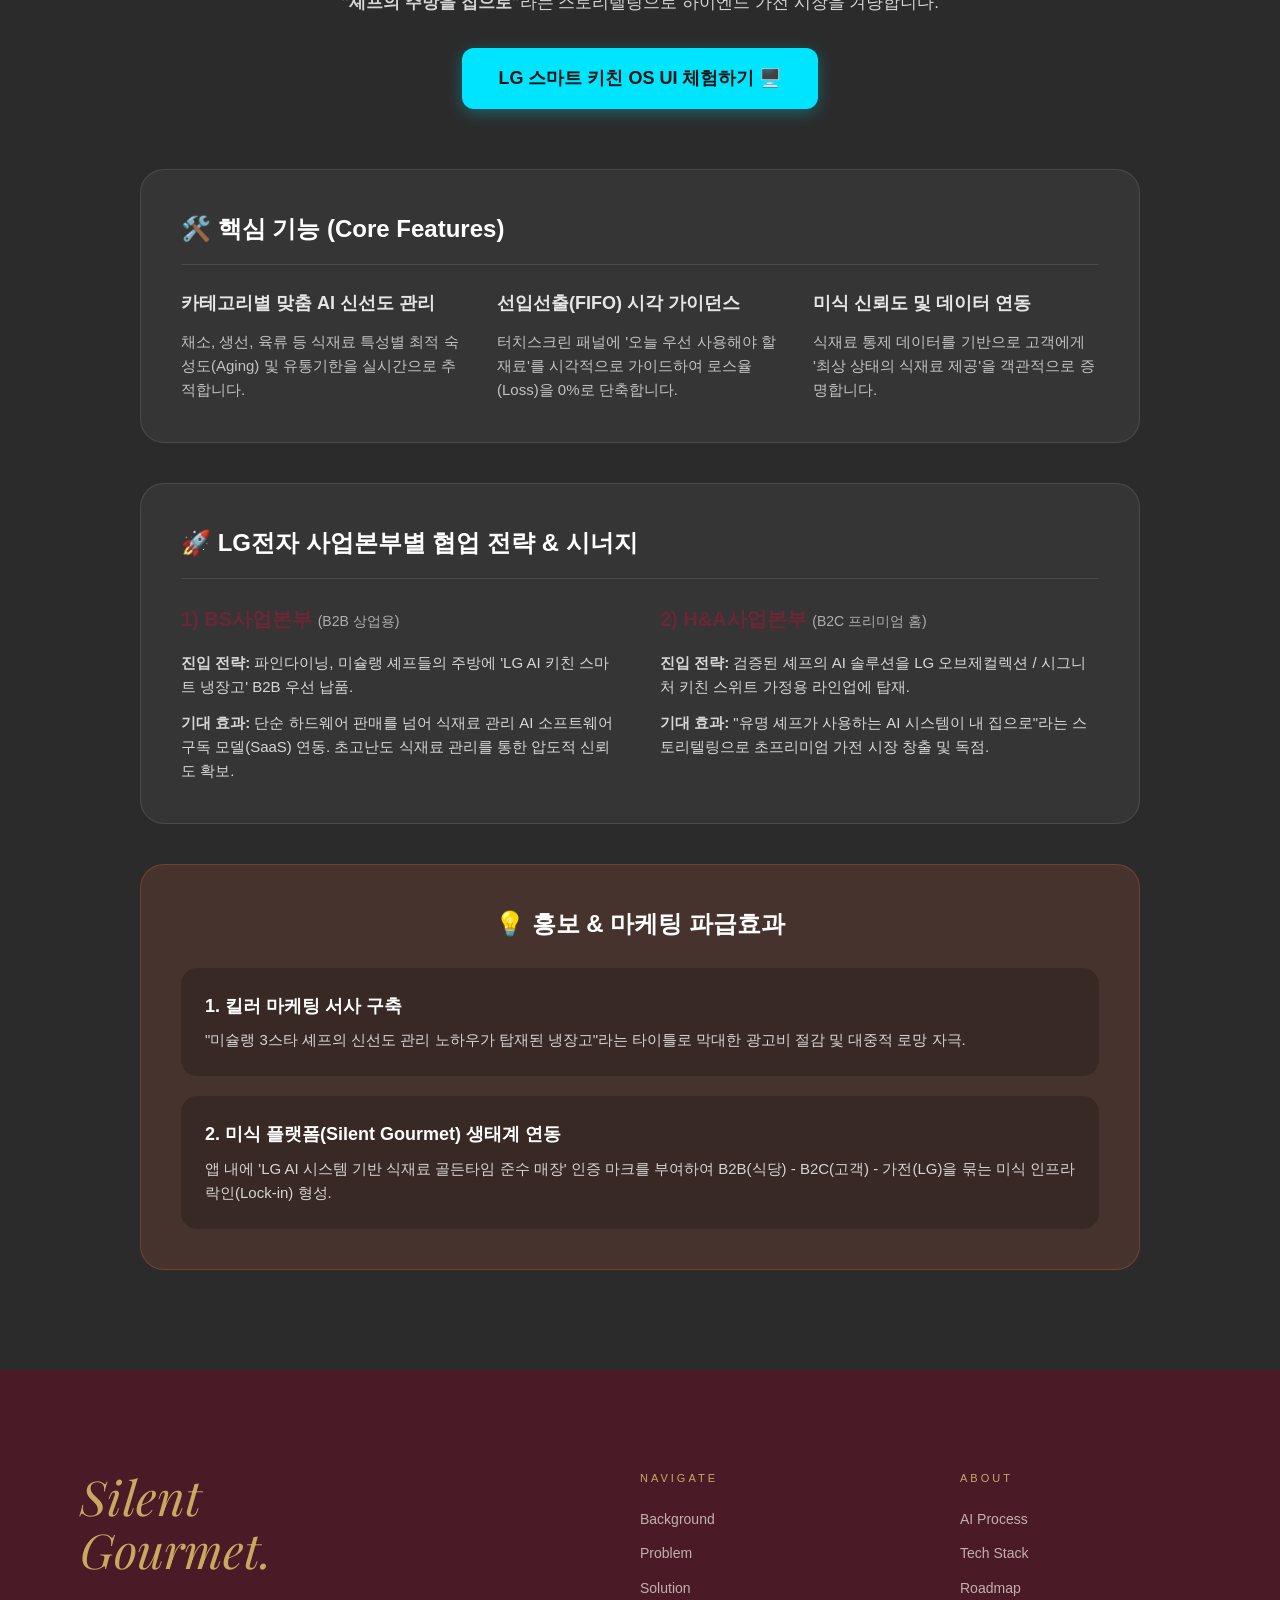
==== commit 88f9b399: "Update index.html" ====
--- a/index.html
+++ b/index.html
@@ -509,6 +509,149 @@
   </section>
 
   <!-- ====================================
+       NEXT ROADMAP & B2B SYNERGY
+       ==================================== -->
+  <section class="next-feature" id="next-feature" style="background: var(--paper); padding: 100px 20px;">
+    <div style="max-width: 1000px; margin: 0 auto;">
+      <p class="section-label" style="text-align: center;">Next Roadmap</p>
+      <h2 class="section-title" style="text-align: center;">확장 로드맵 &<br><em>B2B 키친 시너지</em></h2>
+      <p class="section-desc" style="text-align: center; margin-bottom: 60px;">
+        자본력 중심의 광고판 맛집 생태계를 해체하고,<br>
+        오직 장인의 '실력'과 내향인 미식가의 '깊이 있는 식음 경험'을 연결합니다.
+      </p>
+
+      <div style="display: flex; flex-direction: column; gap: 40px;">
+        <!-- Phase 1 -->
+        <article style="background: #fff; padding: 40px; border-radius: 24px; box-shadow: 0 10px 30px rgba(0,0,0,0.05);">
+          <h3 style="font-size: 24px; color: var(--burgundy); margin-bottom: 16px;">Phase 1. B2C 내향인 미식 플래너 (Core Service)</h3>
+          <p style="font-size: 16px; color: var(--charcoal); margin-bottom: 12px;"><strong>목적:</strong> 조용한 다이닝을 선호하는 내향인 미식가들을 위한 개인 맞춤형 식사 플래닝 및 정밀 큐레이션 서비스.</p>
+          <p style="font-size: 16px; color: var(--charcoal); margin-bottom: 8px;"><strong>핵심 기능:</strong></p>
+          <ul style="list-style-type: disc; margin-left: 20px; font-size: 16px; color: var(--gray);">
+            <li>취향/성향 기반 오마카세·파인다이닝 큐레이션</li>
+            <li>동선 및 시간 흐름 기반의 우아한 라이프스타일 캘린더 연동</li>
+          </ul>
+        </article>
+
+        <!-- Phase 2 -->
+        <article style="background: #fff; padding: 40px; border-radius: 24px; box-shadow: 0 10px 30px rgba(0,0,0,0.05);">
+          <h3 style="font-size: 24px; color: var(--burgundy); margin-bottom: 24px;">Phase 2. 재야의 고수 B2B 키친 엔진 연동 (Next Roadmap)</h3>
+          
+          <div style="display: grid; grid-template-columns: repeat(auto-fit, minmax(200px, 1fr)); gap: 30px;">
+            <div>
+              <h4 style="font-size: 18px; margin-bottom: 12px; font-weight: 700;">🤖 파인다이닝 전용 AI 타임테이블</h4>
+              <p style="font-size: 15px; color: var(--gray); line-height: 1.6;">셰프가 코스 메뉴, 레스팅 시간만 지정하면 AI가 조리 순서와 역산 타임라인을 초 단위로 자동 설계하여 서빙 지연을 완벽 방지합니다.</p>
+            </div>
+            <div>
+              <h4 style="font-size: 18px; margin-bottom: 12px; font-weight: 700;">🏆 재야의 고수 전용 홍보 인프라</h4>
+              <p style="font-size: 15px; color: var(--gray); line-height: 1.6;">광고비를 배제하고 오직 '실력 지표 및 주방 공정 데이터' 기반으로 미식가와 직결되는 공정한 예약 체계를 구축합니다.</p>
+            </div>
+            <div>
+              <h4 style="font-size: 18px; margin-bottom: 12px; font-weight: 700;">⏱️ 소리 없는 대기 UX</h4>
+              <p style="font-size: 15px; color: var(--gray); line-height: 1.6;">셰프의 보안 레시피는 보호하되, AI가 계산한 '서빙까지 남은 시간'만 고객 앱에 실시간 시각화하여 편안한 대기를 유도합니다.</p>
+            </div>
+            <div>
+              <h4 style="font-size: 18px; margin-bottom: 12px; font-weight: 700;">🛡️ 진짜 실력 지표 연동</h4>
+              <p style="font-size: 15px; color: var(--gray); line-height: 1.6;">'타임라인 준수율', '식재료 관리 일관성' 등 주방 내부 데이터를 '실력파 장인 인증 마크'로 미식 플래너에 실시간 부여합니다.</p>
+            </div>
+          </div>
+        </article>
+
+        <!-- 3대 핵심 기대효과 -->
+        <article style="background: var(--burgundy); color: #fff; padding: 40px; border-radius: 24px; box-shadow: 0 10px 30px rgba(184,85,58,0.2);">
+          <h3 style="font-size: 24px; margin-bottom: 24px; text-align: center; color: #fff;">💡 3대 핵심 기대효과 (The Virtuous Cycle)</h3>
+          <div style="display: flex; flex-direction: column; gap: 20px;">
+            <div style="background: rgba(255,255,255,0.1); padding: 20px; border-radius: 12px;">
+              <h4 style="font-size: 18px; margin-bottom: 8px; color: #fff;">1. 미식가 (B2C)</h4>
+              <p style="font-size: 15px; opacity: 0.9; line-height: 1.6;">예약 전쟁과 소셜 다이닝의 피로감 없이, 오직 자신의 미각에 집중할 수 있는 최상의 다이닝 경험 확보</p>
+            </div>
+            <div style="background: rgba(255,255,255,0.1); padding: 20px; border-radius: 12px;">
+              <h4 style="font-size: 18px; margin-bottom: 8px; color: #fff;">2. 셰프 및 업장 (B2B)</h4>
+              <p style="font-size: 15px; opacity: 0.9; line-height: 1.6;">마케팅 비용과 노쇼 부담을 줄이고, AI 주방 관리로 완벽한 조리 타이밍을 달성해 오직 실력으로 승부하는 환경 조성</p>
+            </div>
+            <div style="background: rgba(255,255,255,0.1); padding: 20px; border-radius: 12px;">
+              <h4 style="font-size: 18px; margin-bottom: 8px; color: #fff;">3. 플랫폼 생태계 (Synergy)</h4>
+              <p style="font-size: 15px; opacity: 0.9; line-height: 1.6;">진정성 있는 실력 데이터와 미식가의 정밀한 취향 데이터가 선순환하며, 광고가 아닌 본질 중심의 새로운 미식 문화 구축</p>
+            </div>
+          </div>
+        </article>
+      </div>
+    </div>
+  </section>
+
+  <!-- ====================================
+       LG COLLABORATION PROPOSAL
+       ==================================== -->
+  <section class="lg-proposal" id="lg-proposal" style="background: var(--charcoal); color: #fff; padding: 100px 20px;">
+    <div style="max-width: 1000px; margin: 0 auto;">
+      <p class="section-label" style="text-align: center; color: rgba(255,255,255,0.6);">Partnership Proposal</p>
+      <h2 class="section-title" style="text-align: center; color: #fff; margin-bottom: 24px;">LG전자 BS & H&A 사업본부 협업<br><em>AI 주방 냉장고 스크린</em></h2>
+      <p class="section-desc" style="text-align: center; color: rgba(255,255,255,0.8); margin-bottom: 30px;">
+        파인다이닝 장인 셰프의 주방을 통제하는 B2B AI 솔루션을 구축하고,<br>
+        <strong>"셰프의 주방을 집으로"</strong>라는 스토리텔링으로 하이엔드 가전 시장을 겨냥합니다.
+      </p>
+
+      <div style="text-align: center; margin-bottom: 60px;">
+        <a href="lg_kitchen_os.html" target="_blank" rel="noopener noreferrer" style="display: inline-flex; align-items: center; justify-content: center; padding: 16px 36px; background-color: #00E5FF; color: #121212; font-size: 18px; font-weight: 700; font-family: 'Pretendard', sans-serif; text-decoration: none; border-radius: 12px; transition: all 0.3s cubic-bezier(0.25, 1, 0.5, 1); box-shadow: 0 4px 16px rgba(0, 229, 255, 0.3);" onmouseover="this.style.transform='translateY(-4px)'; this.style.boxShadow='0 8px 24px rgba(0, 229, 255, 0.4)';" onmouseout="this.style.transform='translateY(0)'; this.style.boxShadow='0 4px 16px rgba(0, 229, 255, 0.3)';">
+          LG 스마트 키친 OS UI 체험하기 🖥️
+        </a>
+      </div>
+
+      <div style="display: flex; flex-direction: column; gap: 40px;">
+        <!-- Core Features -->
+        <article style="background: rgba(255,255,255,0.05); padding: 40px; border-radius: 24px; border: 1px solid rgba(255,255,255,0.1);">
+          <h3 style="font-size: 24px; margin-bottom: 24px; color: #fff; border-bottom: 1px solid rgba(255,255,255,0.1); padding-bottom: 16px;">🛠️ 핵심 기능 (Core Features)</h3>
+          <div style="display: grid; grid-template-columns: repeat(auto-fit, minmax(250px, 1fr)); gap: 30px;">
+            <div>
+              <h4 style="font-size: 18px; margin-bottom: 12px; color: #e5e5e5;">카테고리별 맞춤 AI 신선도 관리</h4>
+              <p style="font-size: 15px; color: rgba(255,255,255,0.7); line-height: 1.6;">채소, 생선, 육류 등 식재료 특성별 최적 숙성도(Aging) 및 유통기한을 실시간으로 추적합니다.</p>
+            </div>
+            <div>
+              <h4 style="font-size: 18px; margin-bottom: 12px; color: #e5e5e5;">선입선출(FIFO) 시각 가이던스</h4>
+              <p style="font-size: 15px; color: rgba(255,255,255,0.7); line-height: 1.6;">터치스크린 패널에 '오늘 우선 사용해야 할 재료'를 시각적으로 가이드하여 로스율(Loss)을 0%로 단축합니다.</p>
+            </div>
+            <div>
+              <h4 style="font-size: 18px; margin-bottom: 12px; color: #e5e5e5;">미식 신뢰도 및 데이터 연동</h4>
+              <p style="font-size: 15px; color: rgba(255,255,255,0.7); line-height: 1.6;">식재료 통제 데이터를 기반으로 고객에게 '최상 상태의 식재료 제공'을 객관적으로 증명합니다.</p>
+            </div>
+          </div>
+        </article>
+
+        <!-- Business Synergy -->
+        <article style="background: rgba(255,255,255,0.05); padding: 40px; border-radius: 24px; border: 1px solid rgba(255,255,255,0.1);">
+          <h3 style="font-size: 24px; margin-bottom: 24px; color: #fff; border-bottom: 1px solid rgba(255,255,255,0.1); padding-bottom: 16px;">🚀 LG전자 사업본부별 협업 전략 & 시너지</h3>
+          <div style="display: grid; grid-template-columns: repeat(auto-fit, minmax(300px, 1fr)); gap: 40px;">
+            <div>
+              <h4 style="font-size: 20px; margin-bottom: 16px; color: var(--burgundy); font-weight: 700;">1) BS사업본부 <span style="font-size: 14px; font-weight: 400; color: rgba(255,255,255,0.6);">(B2B 상업용)</span></h4>
+              <p style="font-size: 15px; color: rgba(255,255,255,0.8); line-height: 1.6; margin-bottom: 12px;"><strong>진입 전략:</strong> 파인다이닝, 미슐랭 셰프들의 주방에 'LG AI 키친 스마트 냉장고' B2B 우선 납품.</p>
+              <p style="font-size: 15px; color: rgba(255,255,255,0.8); line-height: 1.6;"><strong>기대 효과:</strong> 단순 하드웨어 판매를 넘어 식재료 관리 AI 소프트웨어 구독 모델(SaaS) 연동. 초고난도 식재료 관리를 통한 압도적 신뢰도 확보.</p>
+            </div>
+            <div>
+              <h4 style="font-size: 20px; margin-bottom: 16px; color: var(--burgundy); font-weight: 700;">2) H&A사업본부 <span style="font-size: 14px; font-weight: 400; color: rgba(255,255,255,0.6);">(B2C 프리미엄 홈)</span></h4>
+              <p style="font-size: 15px; color: rgba(255,255,255,0.8); line-height: 1.6; margin-bottom: 12px;"><strong>진입 전략:</strong> 검증된 셰프의 AI 솔루션을 LG 오브제컬렉션 / 시그니처 키친 스위트 가정용 라인업에 탑재.</p>
+              <p style="font-size: 15px; color: rgba(255,255,255,0.8); line-height: 1.6;"><strong>기대 효과:</strong> "유명 셰프가 사용하는 AI 시스템이 내 집으로"라는 스토리텔링으로 초프리미엄 가전 시장 창출 및 독점.</p>
+            </div>
+          </div>
+        </article>
+
+        <!-- Marketing Impact -->
+        <article style="background: rgba(184,85,58,0.2); padding: 40px; border-radius: 24px; border: 1px solid rgba(184,85,58,0.4);">
+          <h3 style="font-size: 24px; margin-bottom: 24px; color: #fff; text-align: center;">💡 홍보 & 마케팅 파급효과</h3>
+          <div style="display: flex; flex-direction: column; gap: 20px;">
+            <div style="background: rgba(0,0,0,0.2); padding: 24px; border-radius: 16px;">
+              <h4 style="font-size: 18px; margin-bottom: 8px; color: #fff;">1. 킬러 마케팅 서사 구축</h4>
+              <p style="font-size: 15px; color: rgba(255,255,255,0.8); line-height: 1.6;">"미슐랭 3스타 셰프의 신선도 관리 노하우가 탑재된 냉장고"라는 타이틀로 막대한 광고비 절감 및 대중적 로망 자극.</p>
+            </div>
+            <div style="background: rgba(0,0,0,0.2); padding: 24px; border-radius: 16px;">
+              <h4 style="font-size: 18px; margin-bottom: 8px; color: #fff;">2. 미식 플랫폼(Silent Gourmet) 생태계 연동</h4>
+              <p style="font-size: 15px; color: rgba(255,255,255,0.8); line-height: 1.6;">앱 내에 'LG AI 시스템 기반 식재료 골든타임 준수 매장' 인증 마크를 부여하여 B2B(식당) - B2C(고객) - 가전(LG)을 묶는 미식 인프라 락인(Lock-in) 형성.</p>
+            </div>
+          </div>
+        </article>
+      </div>
+    </div>
+  </section>
+
+  <!-- ====================================
        FOOTER
        ==================================== -->
   <footer class="site-footer">
@@ -546,4 +689,4 @@
   </footer>
 
 </body>
-</html>+</html>
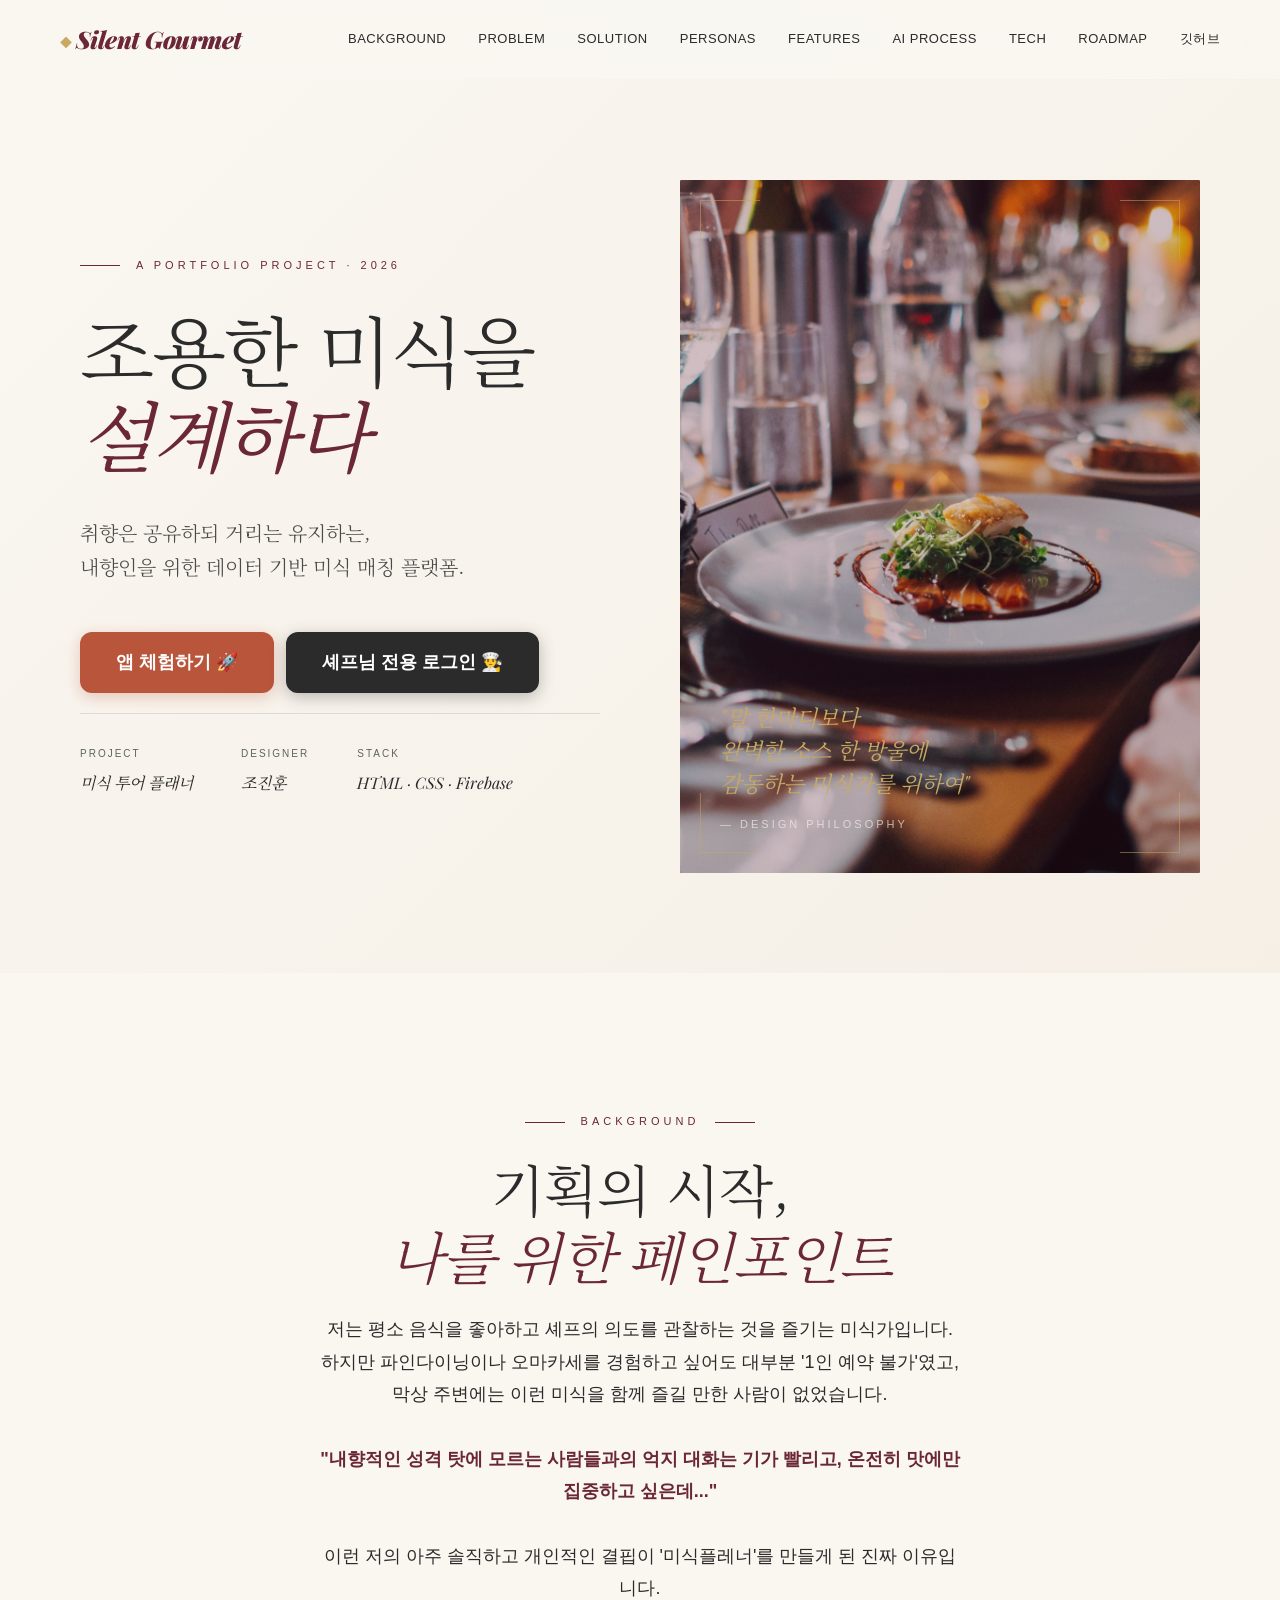
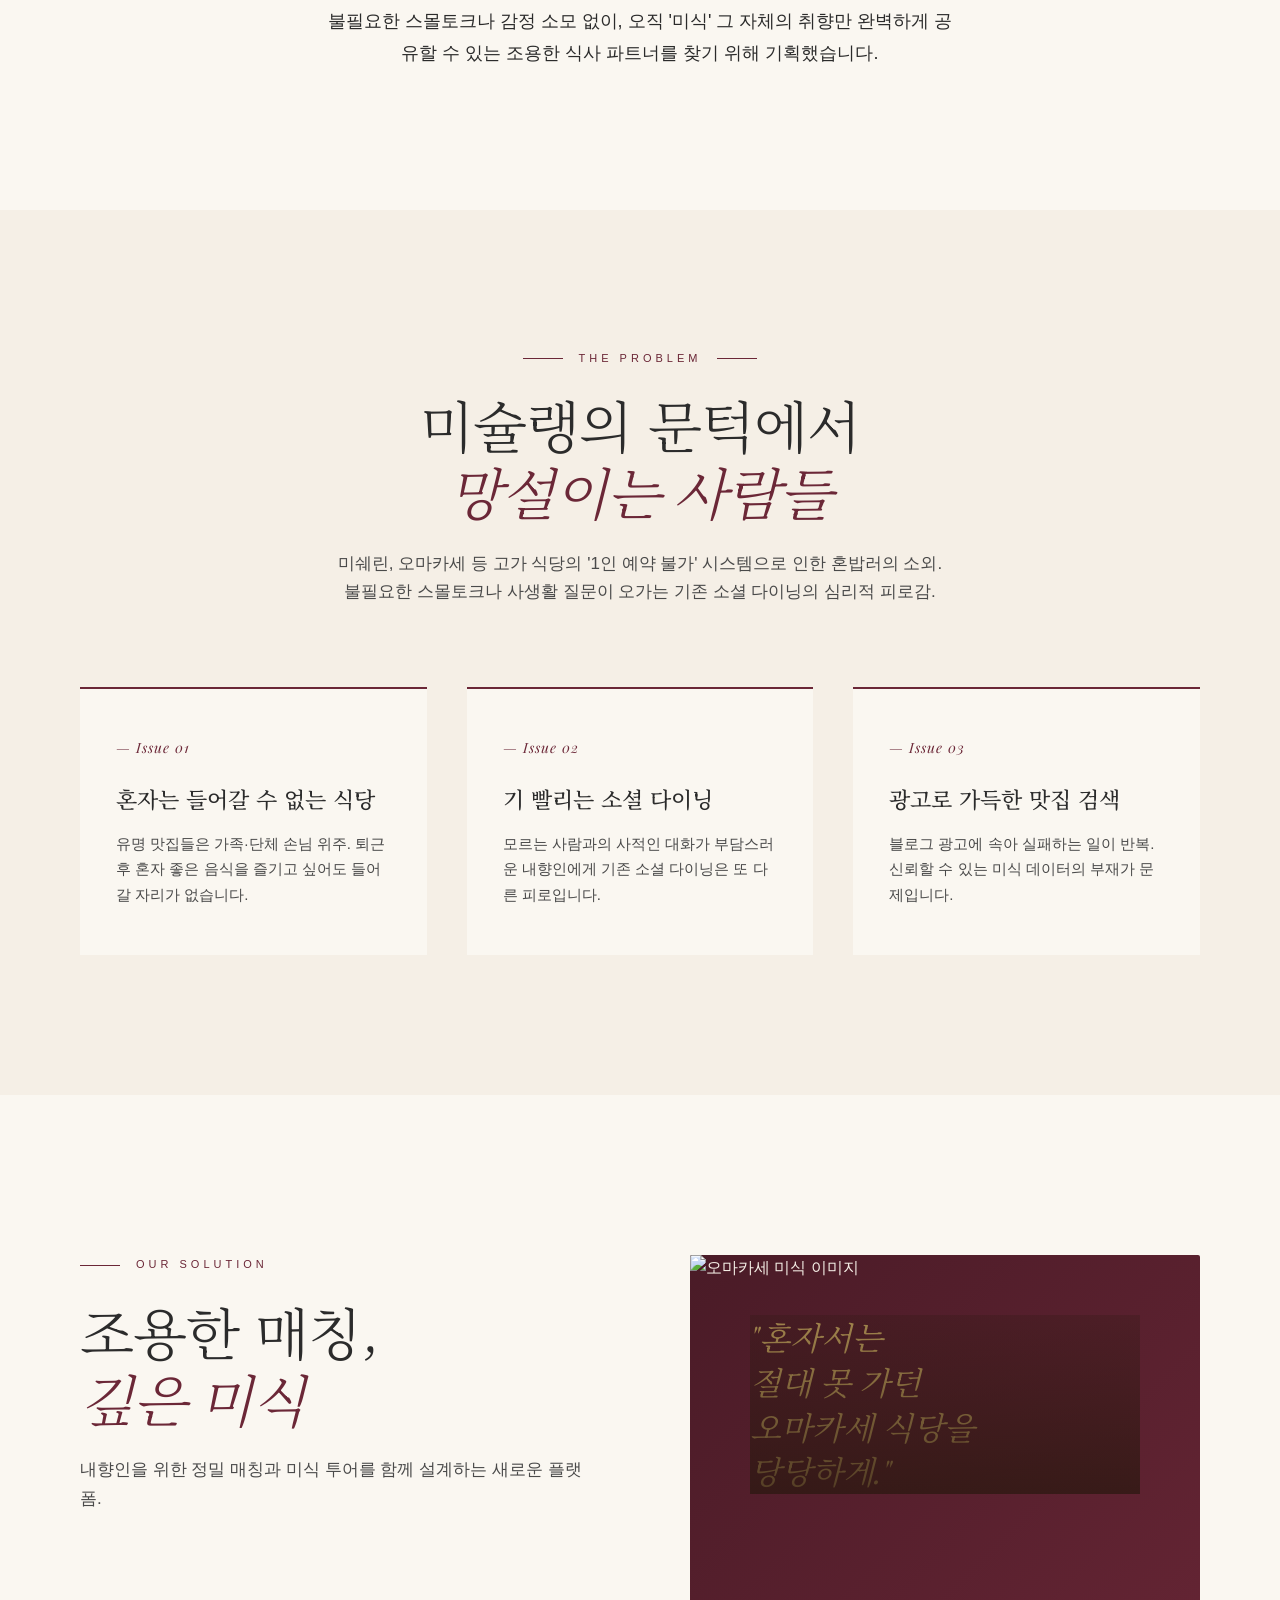
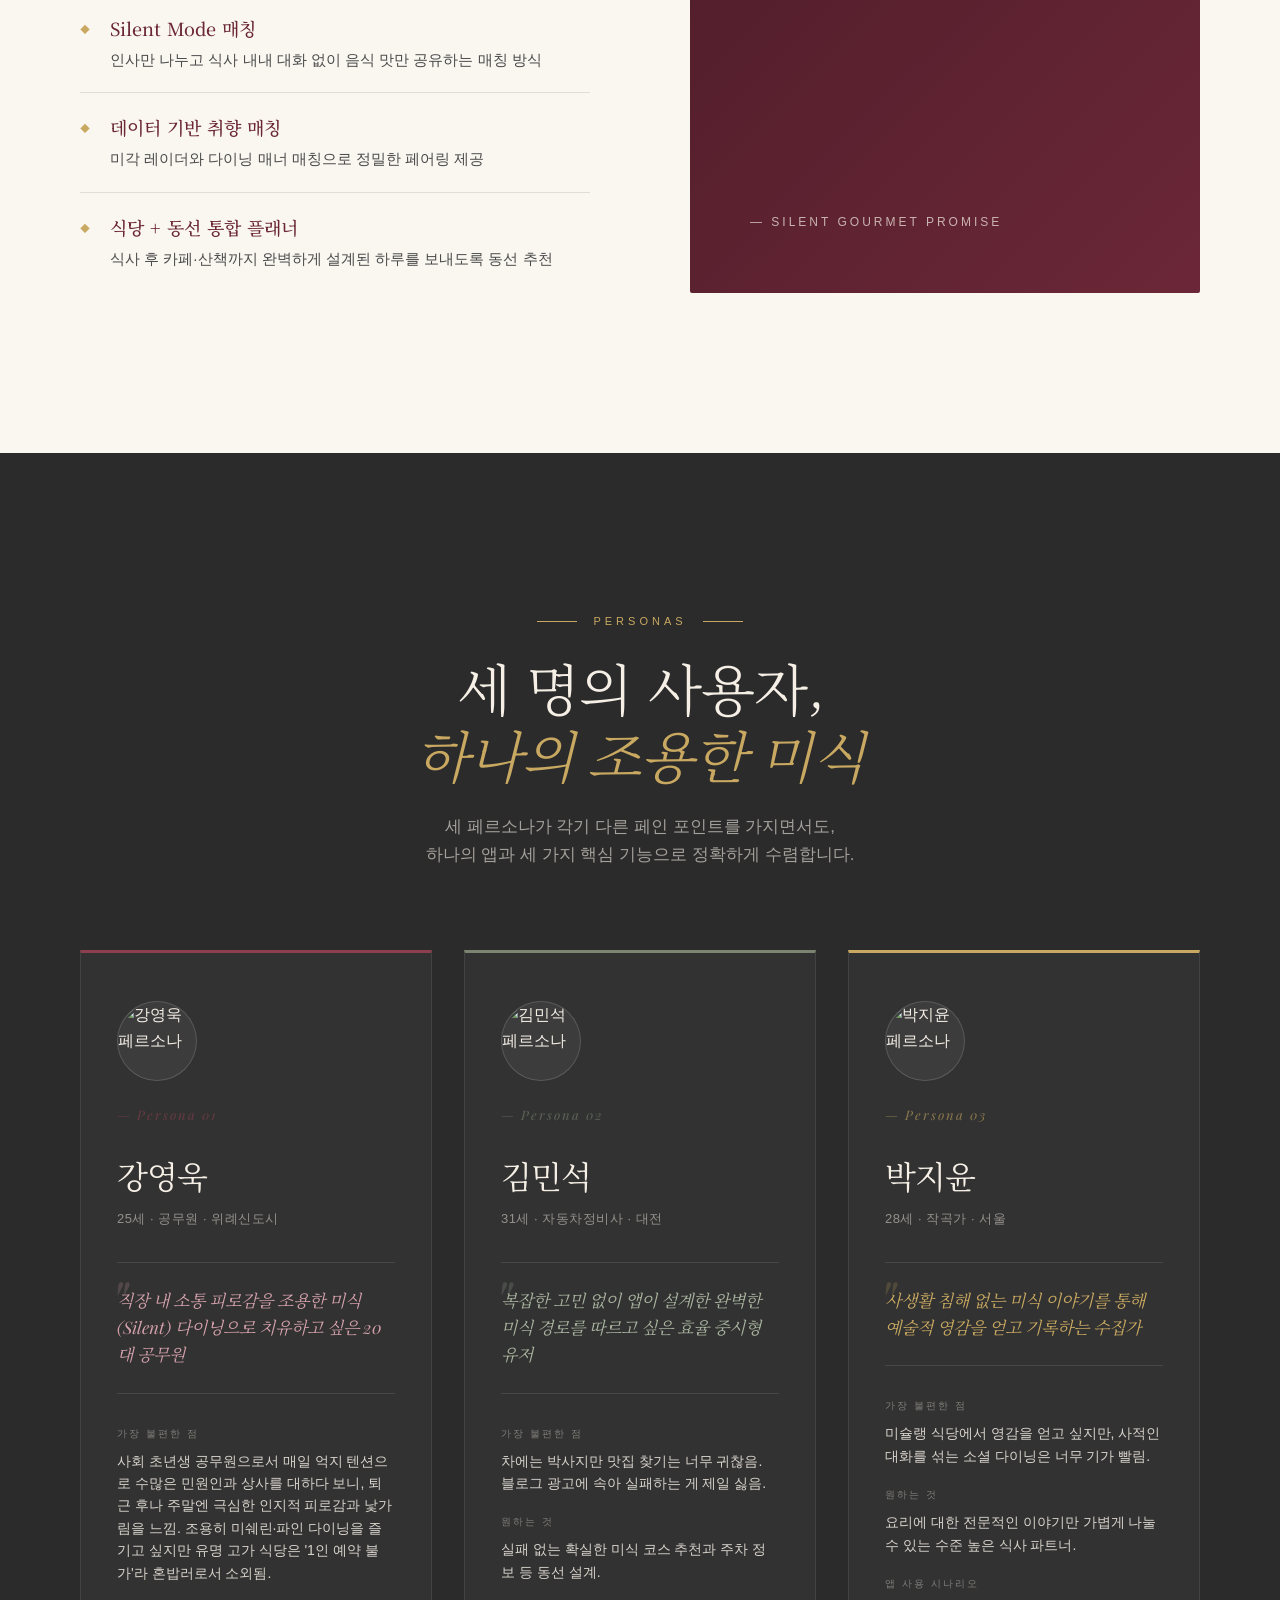
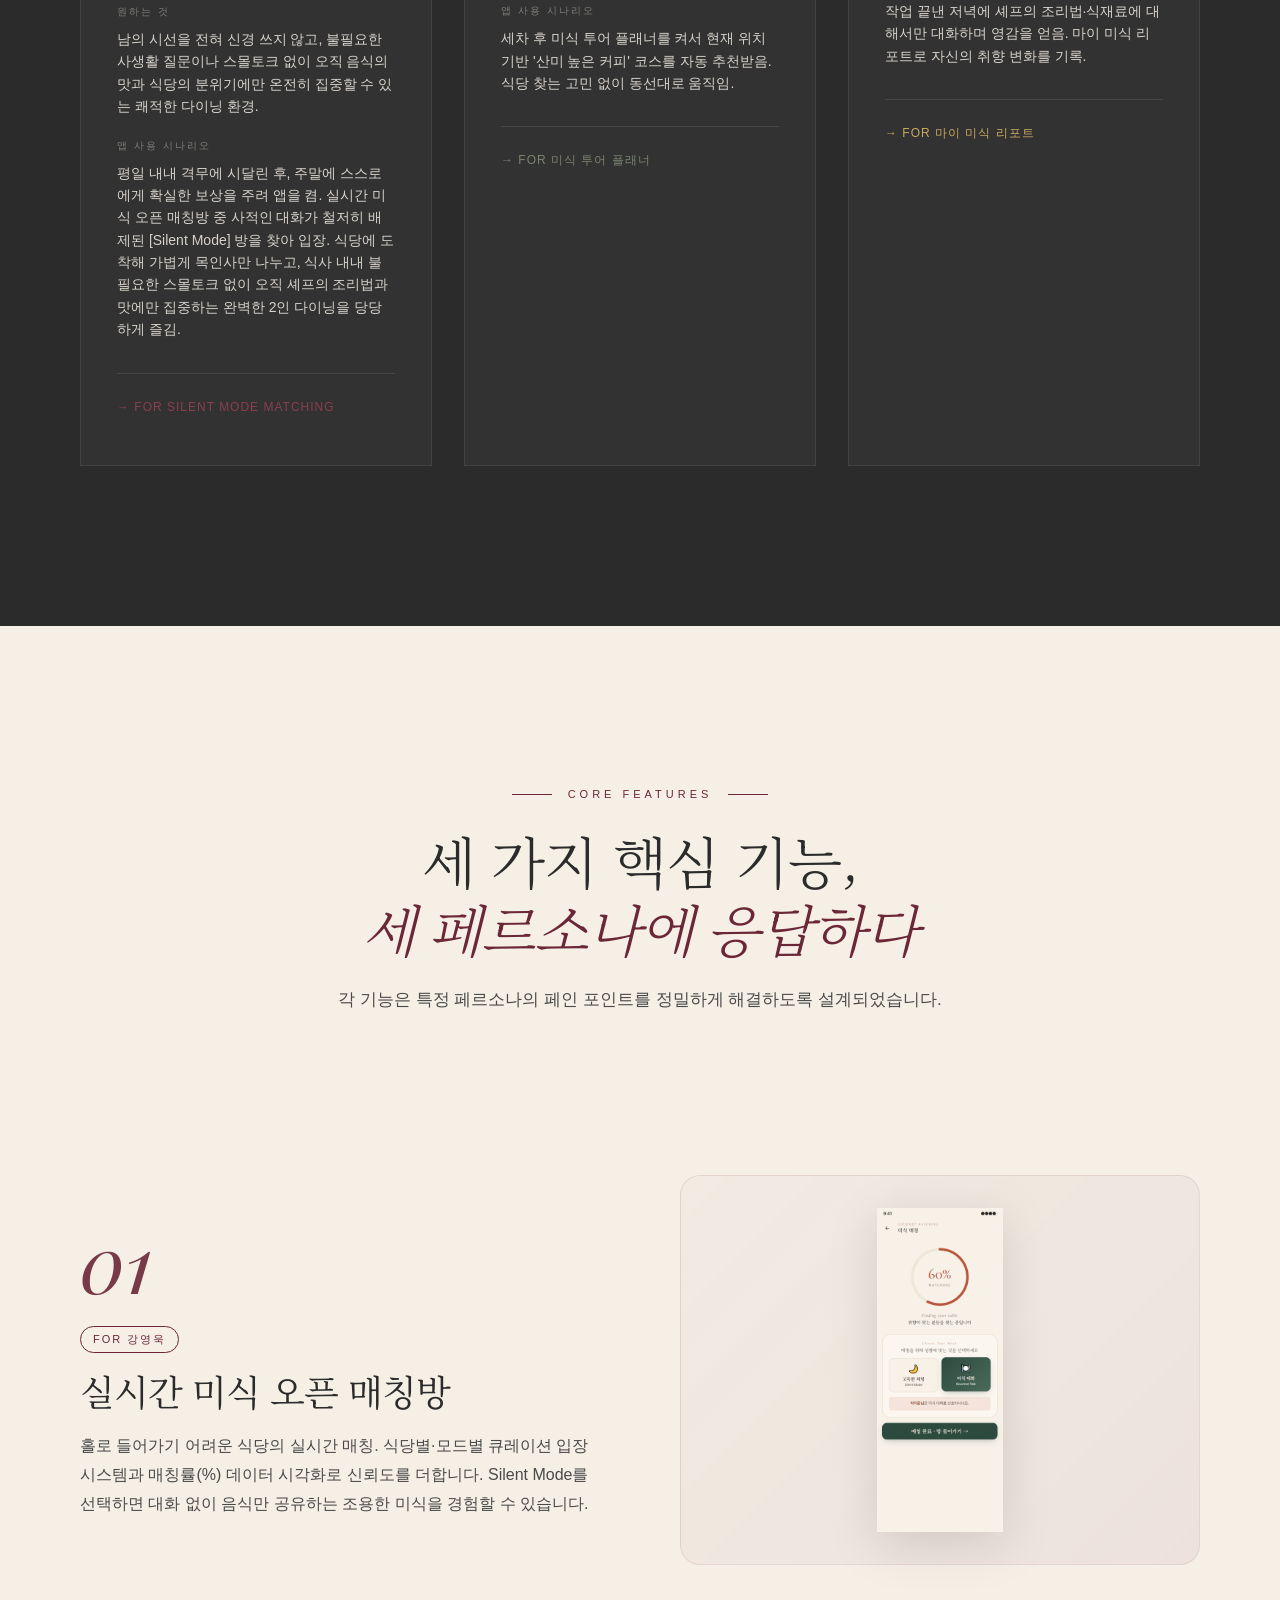
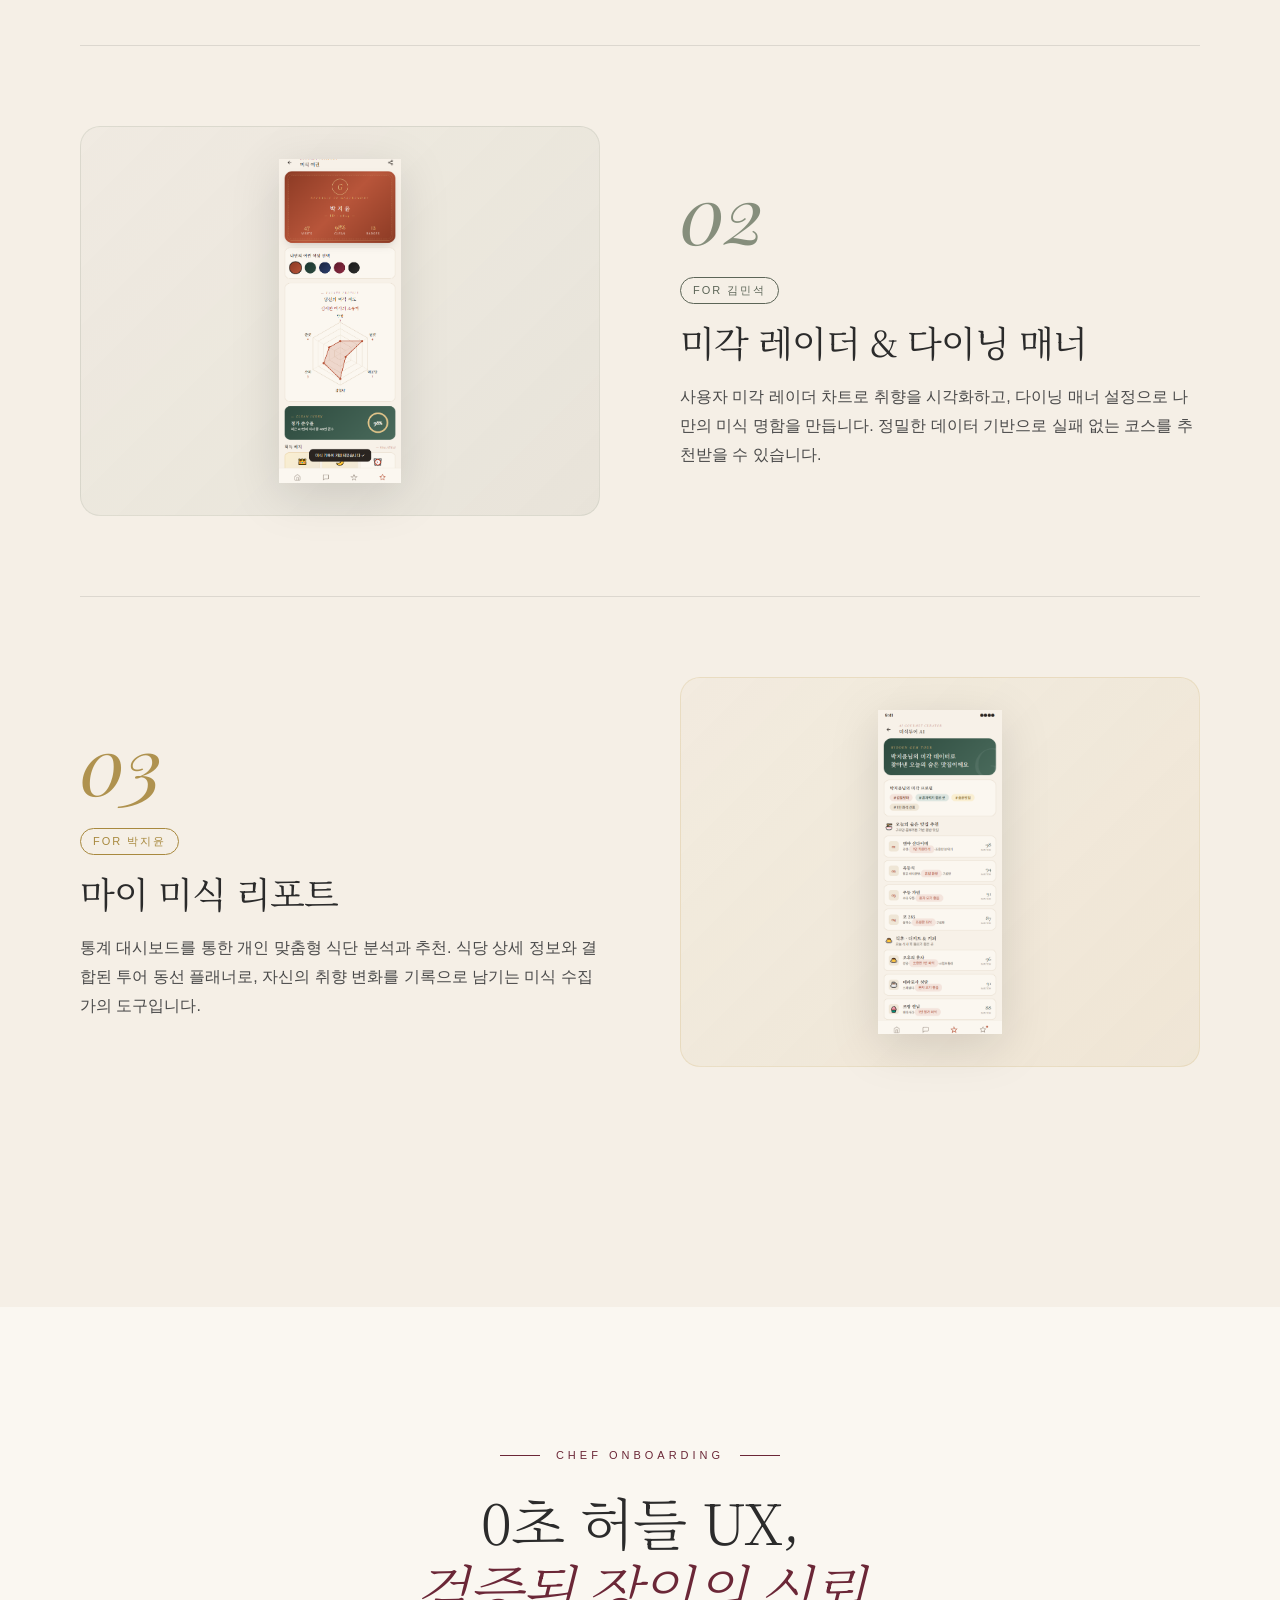
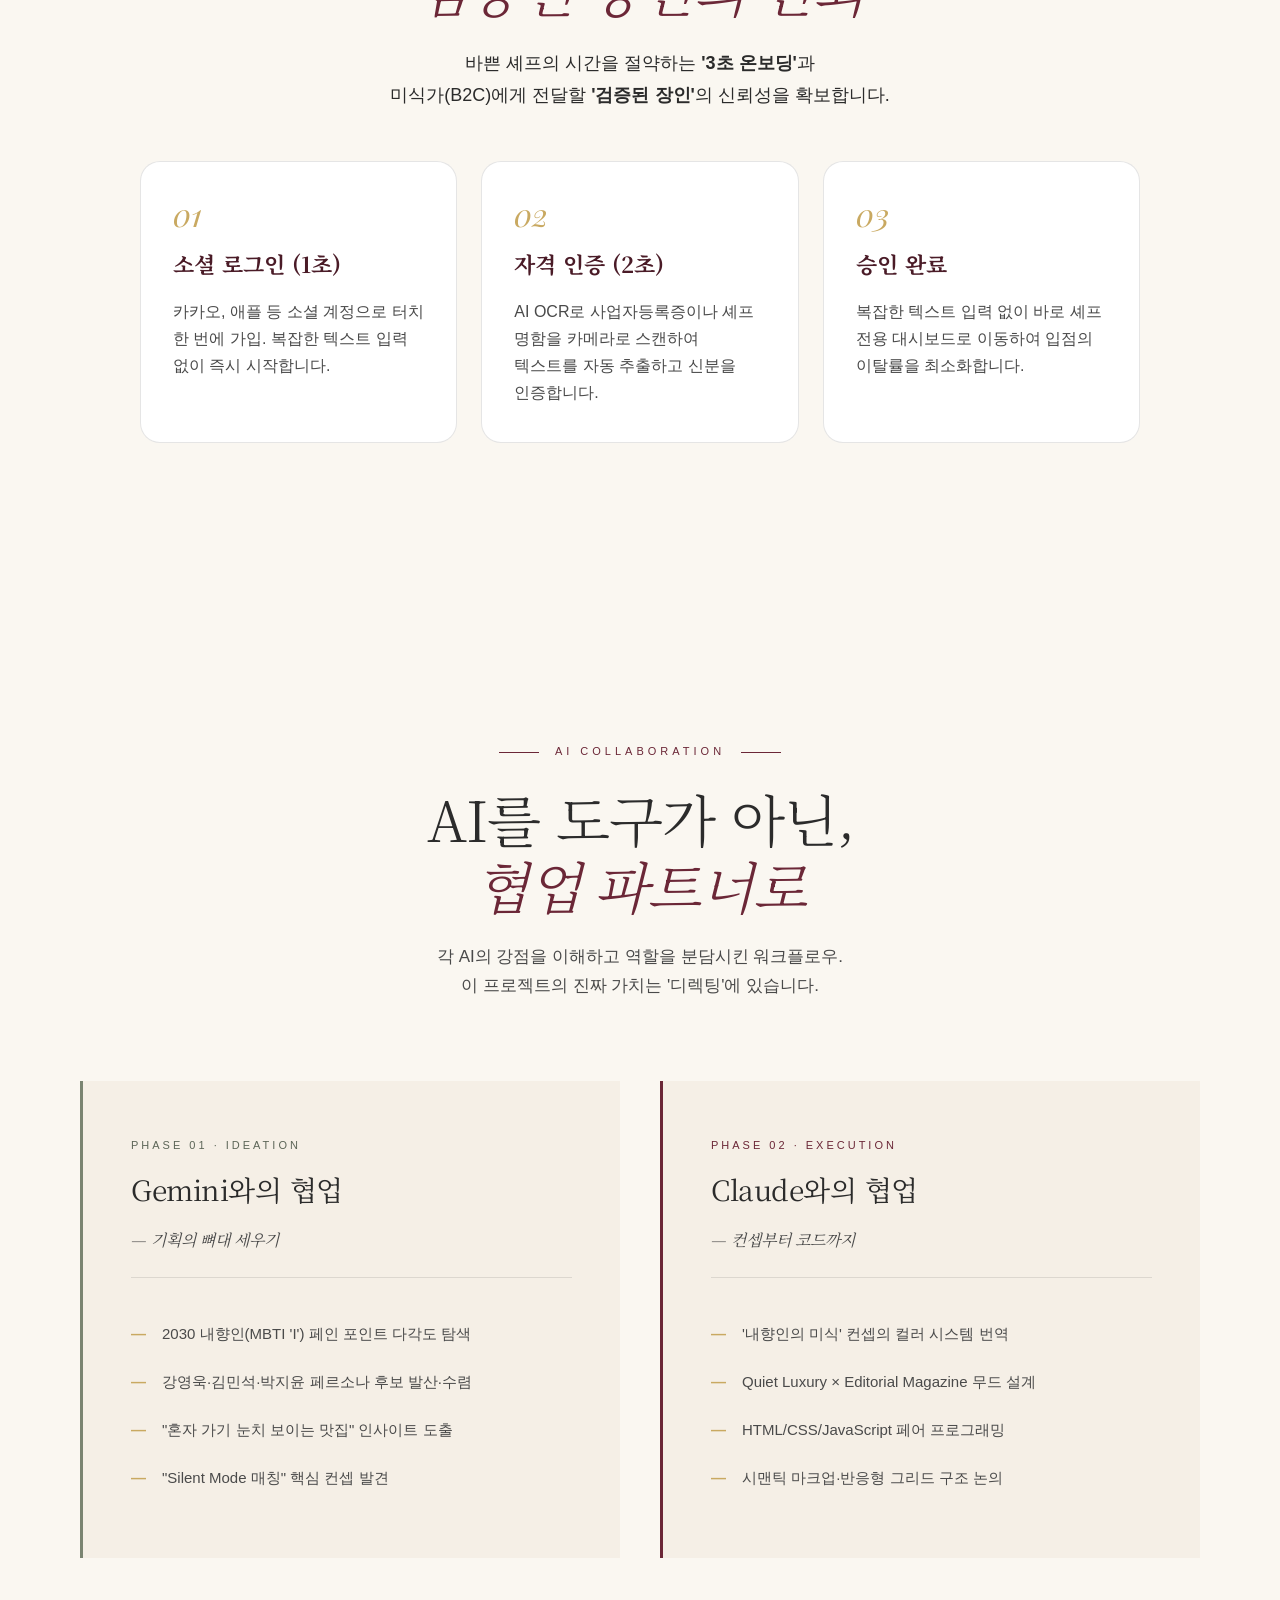
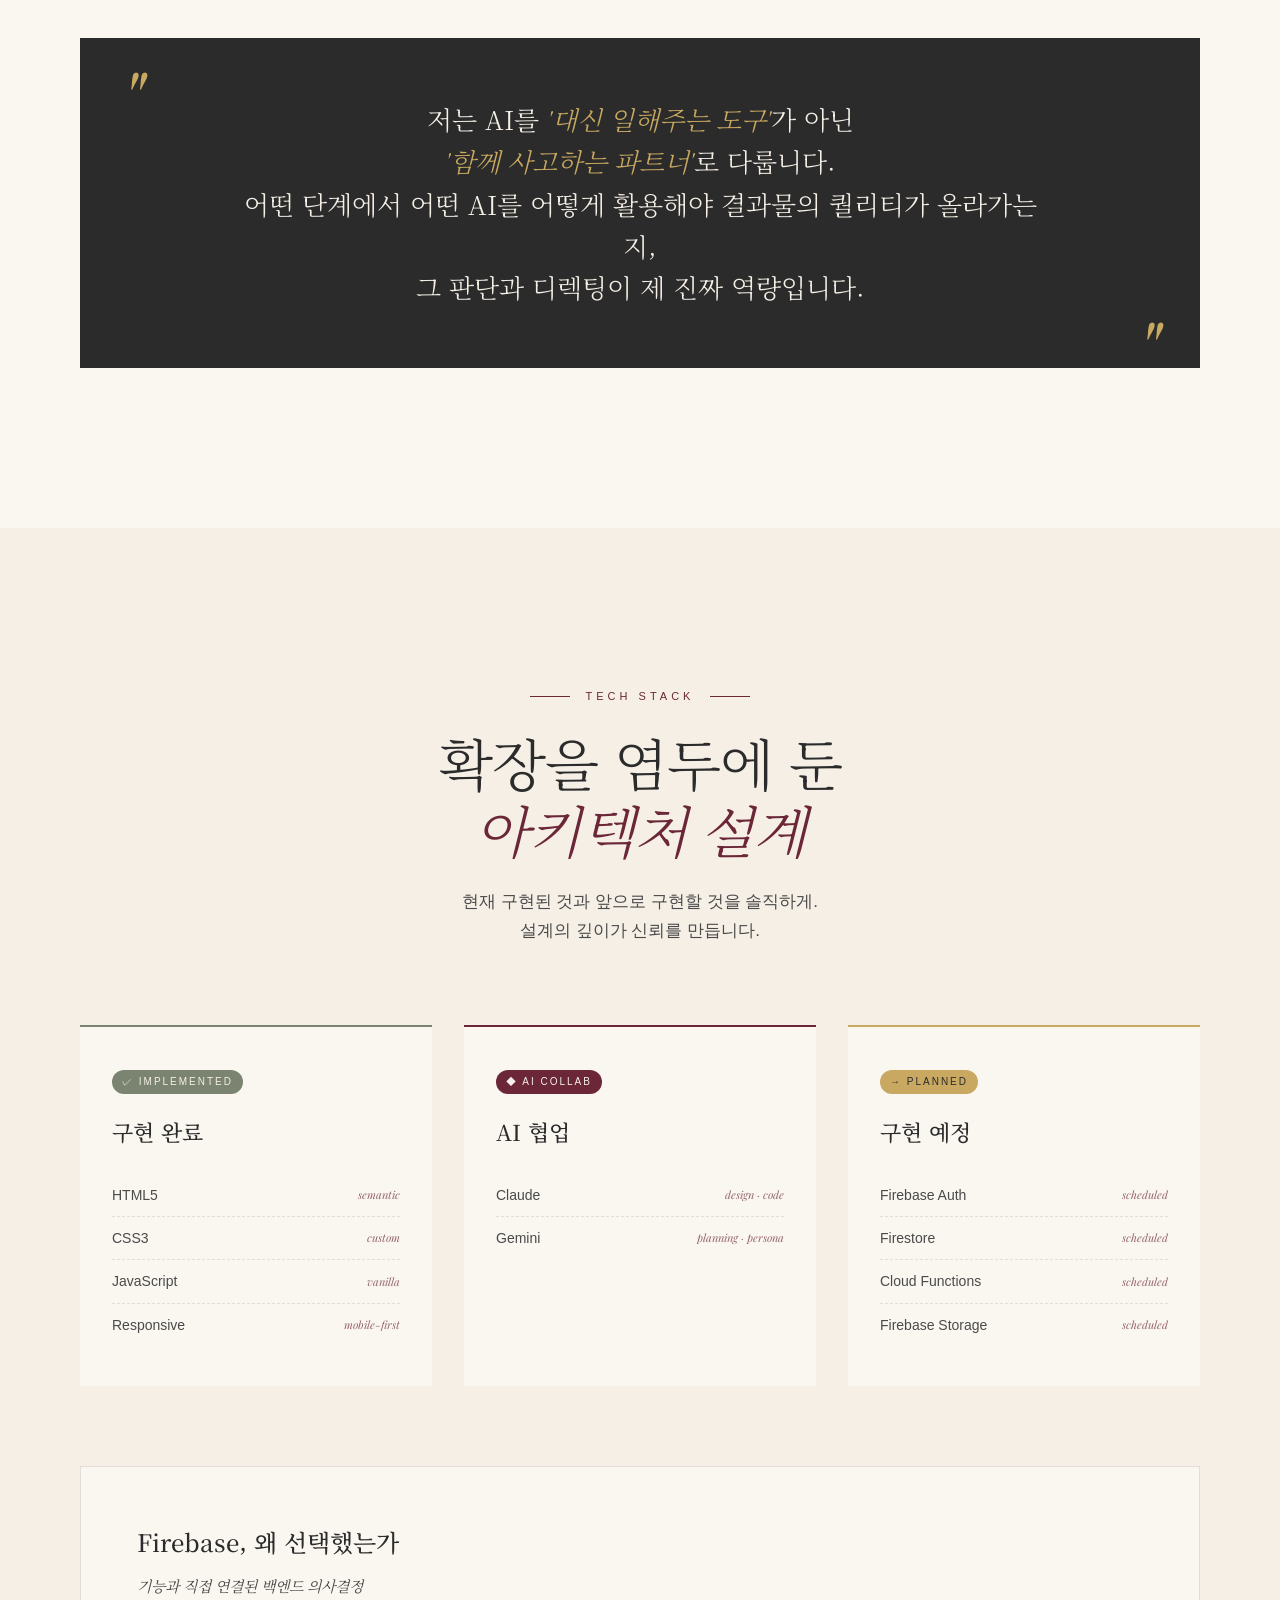
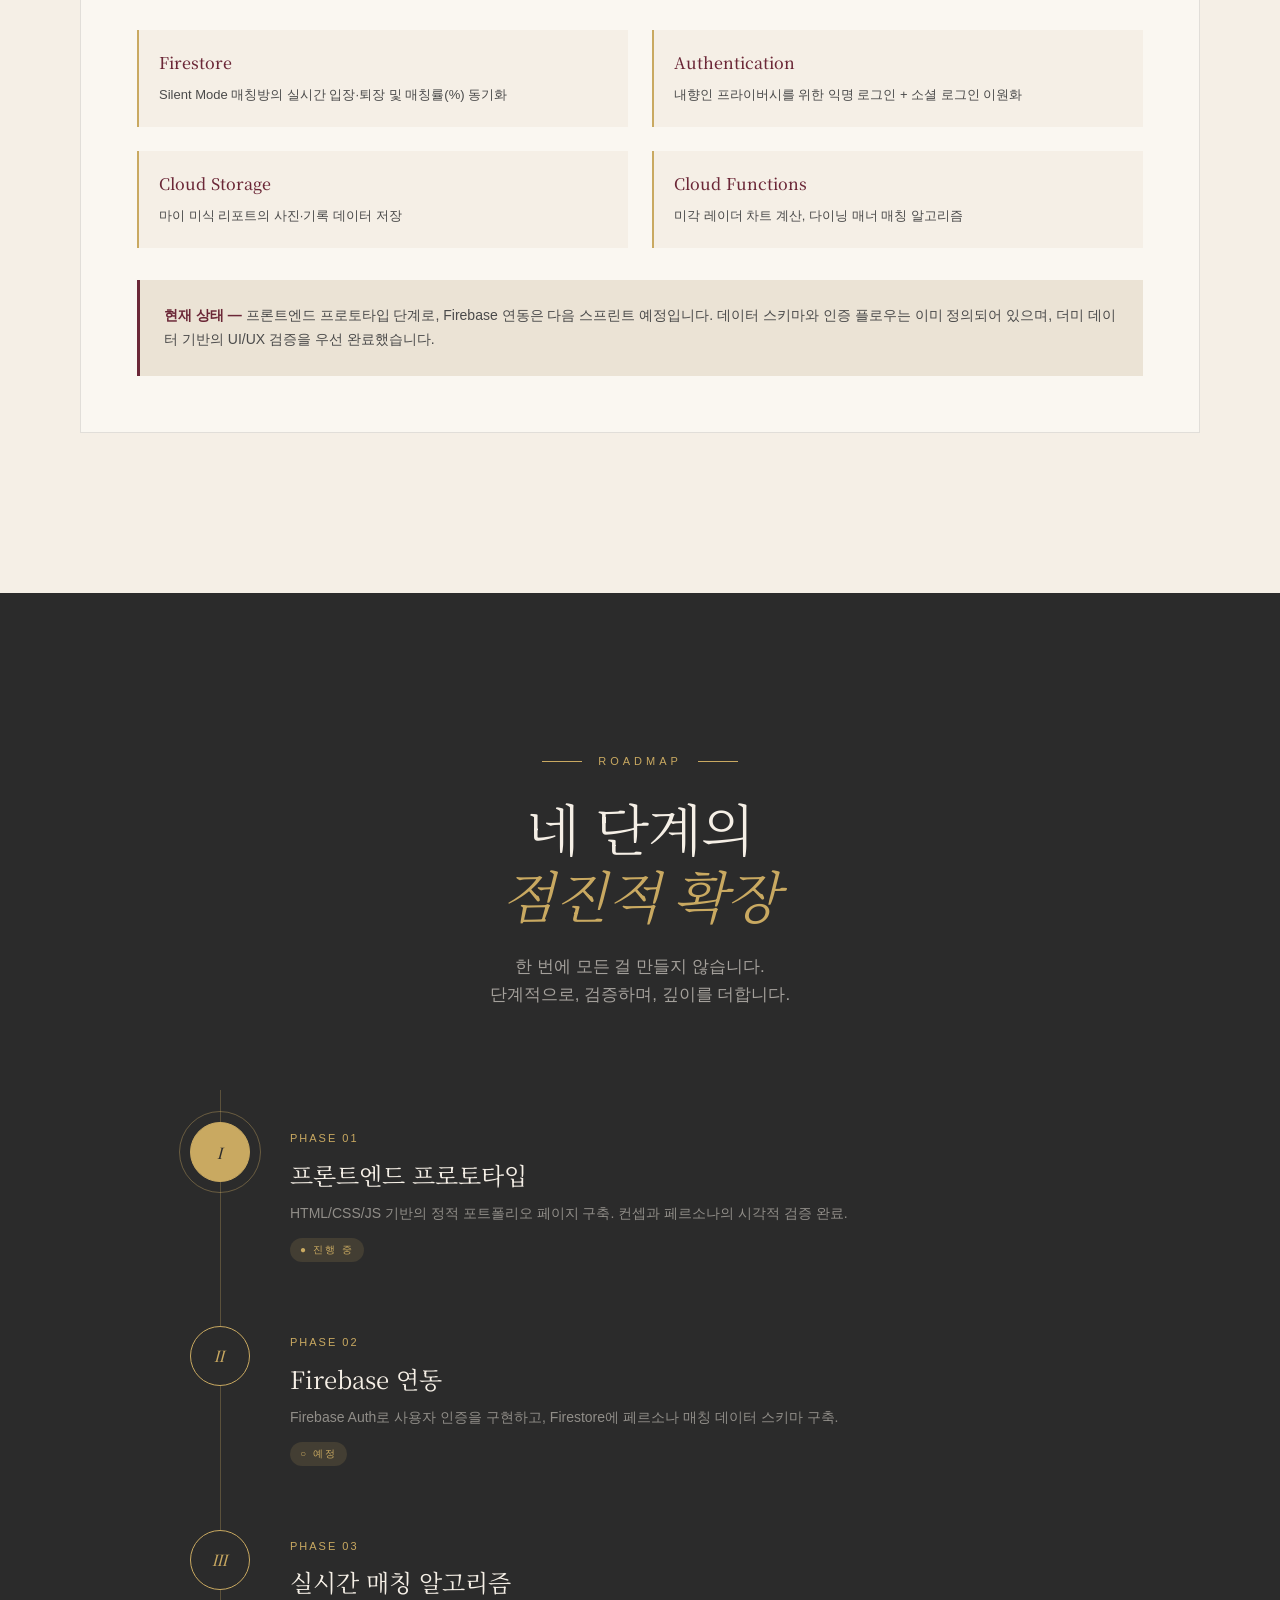
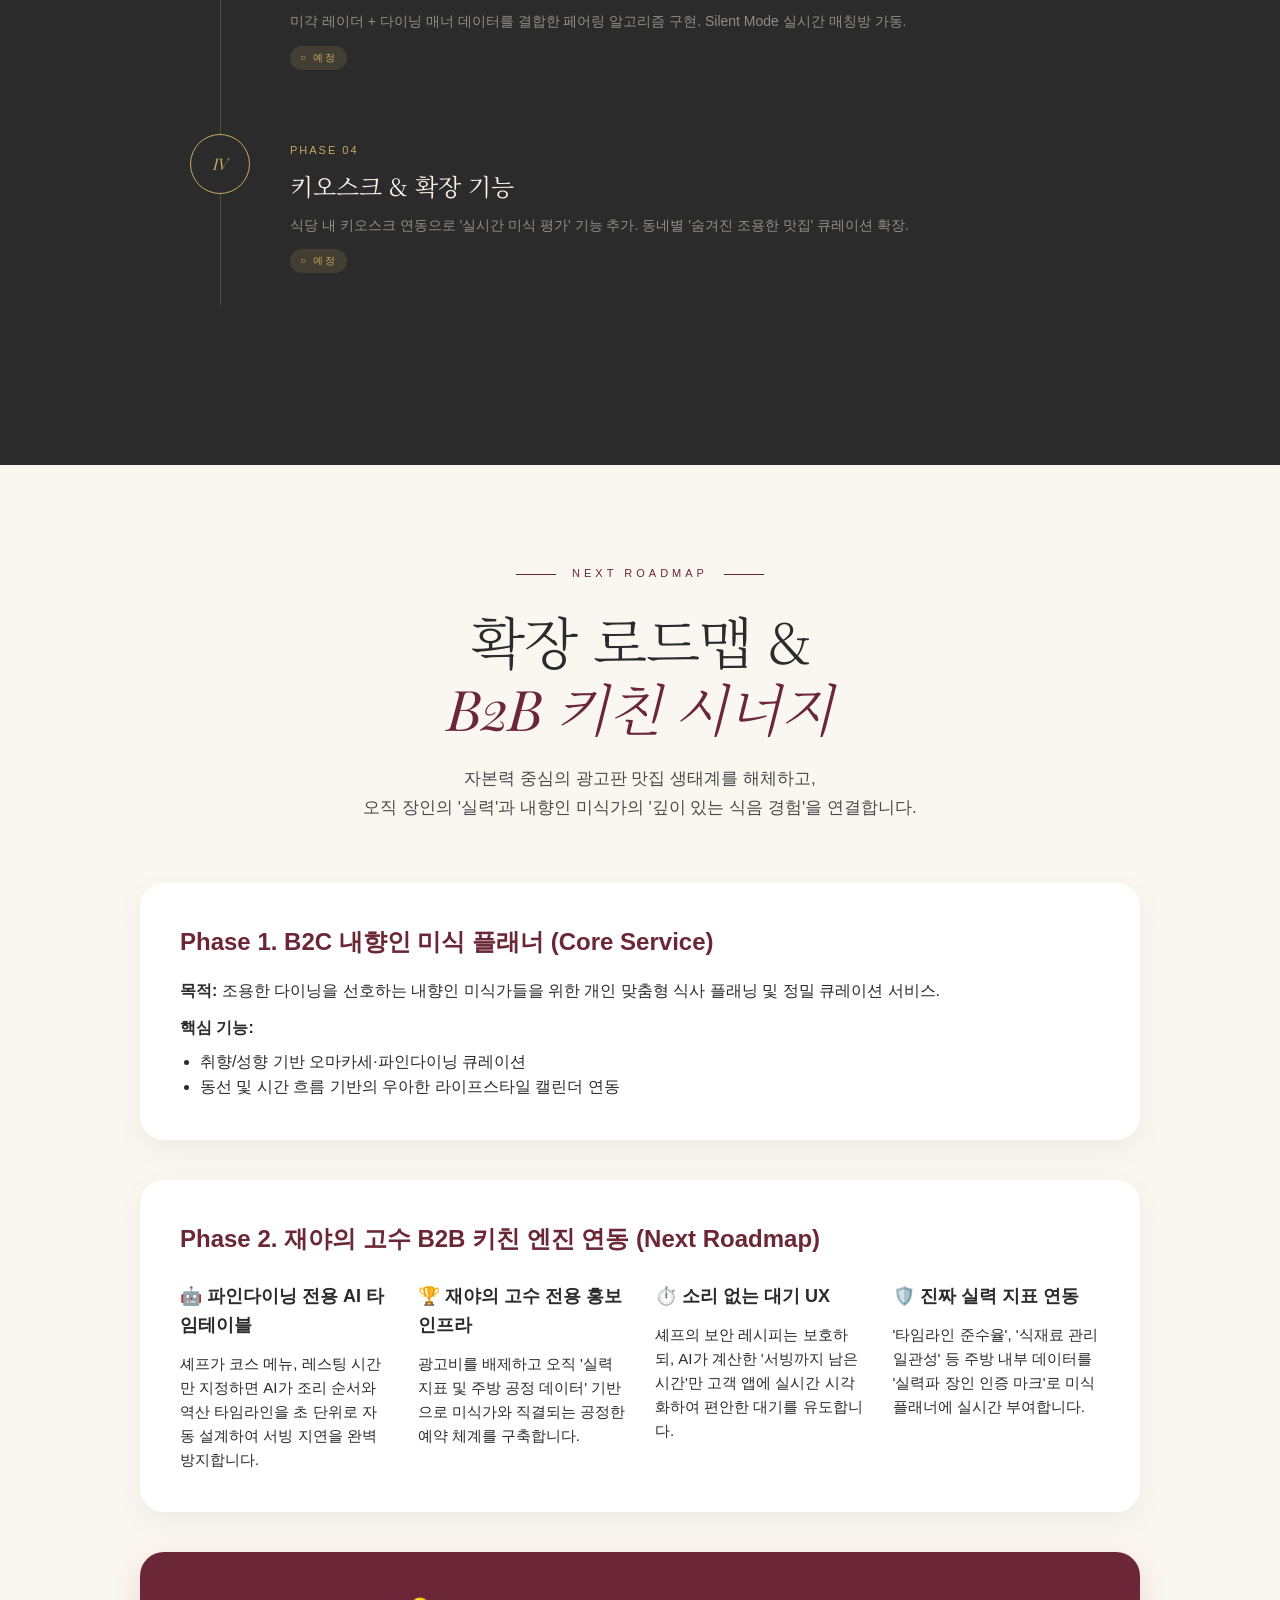
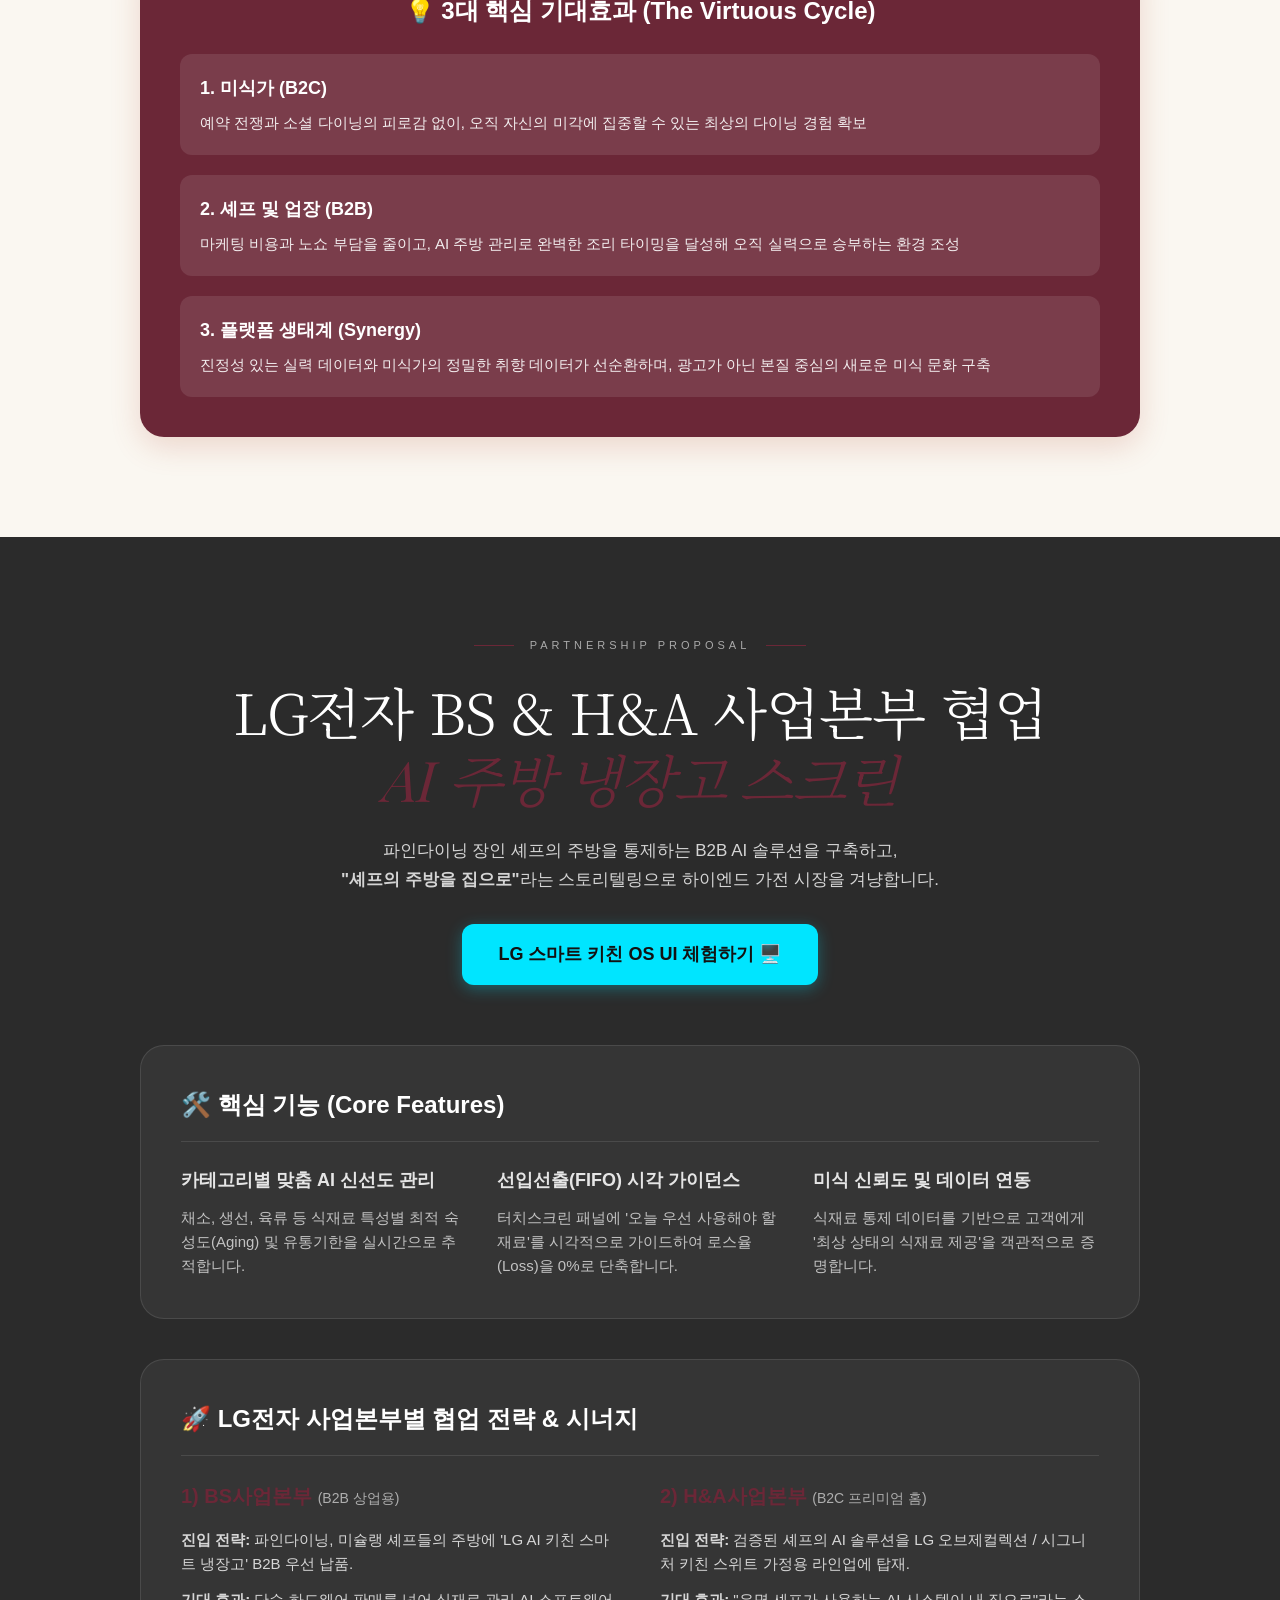
==== commit 6bc5b051: "Update index.html" ====
--- a/index.html
+++ b/index.html
@@ -47,10 +47,13 @@
         내향인을 위한 데이터 기반 미식 매칭 플랫폼.
       </p>
       
-      <!-- 앱 체험하기 버튼 -->
-      <div style="margin-top: 36px; margin-bottom: 20px;">
+      <!-- 앱 체험하기 버튼 & 셰프 로그인 -->
+      <div style="margin-top: 36px; margin-bottom: 20px; display: flex; gap: 12px; flex-wrap: wrap;">
         <a href="https://wlsgns9607-blip.github.io/Gourmet_Planner/" target="_blank" rel="noopener noreferrer" style="display: inline-flex; align-items: center; justify-content: center; padding: 16px 36px; background-color: #B8553A; color: #ffffff; font-size: 18px; font-weight: 700; font-family: 'Pretendard', sans-serif; text-decoration: none; border-radius: 12px; transition: all 0.3s cubic-bezier(0.25, 1, 0.5, 1); box-shadow: 0 4px 16px rgba(184, 85, 58, 0.3);" onmouseover="this.style.transform='translateY(-4px)'; this.style.boxShadow='0 8px 24px rgba(184, 85, 58, 0.4)';" onmouseout="this.style.transform='translateY(0)'; this.style.boxShadow='0 4px 16px rgba(184, 85, 58, 0.3)';">
           앱 체험하기 🚀
+        </a>
+        <a href="#chef-onboarding" style="display: inline-flex; align-items: center; justify-content: center; padding: 16px 36px; background-color: #2b2b2b; color: #ffffff; font-size: 18px; font-weight: 700; font-family: 'Pretendard', sans-serif; text-decoration: none; border-radius: 12px; transition: all 0.3s cubic-bezier(0.25, 1, 0.5, 1); box-shadow: 0 4px 16px rgba(43, 43, 43, 0.3);" onmouseover="this.style.transform='translateY(-4px)'; this.style.boxShadow='0 8px 24px rgba(43, 43, 43, 0.4)';" onmouseout="this.style.transform='translateY(0)'; this.style.boxShadow='0 4px 16px rgba(43, 43, 43, 0.3)';">
+          셰프님 전용 로그인 👨‍🍳
         </a>
       </div>
       <div class="hero-meta">
@@ -329,6 +332,38 @@
         </div>
       </article>
 
+    </div>
+  </section>
+
+  <!-- ====================================
+       CHEF ONBOARDING
+       ==================================== -->
+  <section class="chef-onboarding" id="chef-onboarding">
+    <div style="max-width: 1000px; margin: 0 auto; text-align: center;">
+      <p class="section-label">Chef Onboarding</p>
+      <h2 class="section-title">0초 허들 UX,<br><em>검증된 장인의 신뢰</em></h2>
+      <p class="section-desc" style="font-size: 18px; line-height: 1.8; color: var(--charcoal); margin-bottom: 50px; text-align: center; margin-left: auto; margin-right: auto;">
+        바쁜 셰프의 시간을 절약하는 <strong>'3초 온보딩'</strong>과<br>
+        미식가(B2C)에게 전달할 <strong>'검증된 장인'</strong>의 신뢰성을 확보합니다.
+      </p>
+
+      <div style="display: grid; grid-template-columns: repeat(auto-fit, minmax(280px, 1fr)); gap: 24px; text-align: left;">
+        <article style="background: #fff; padding: 36px 32px; border-radius: 20px; border: 1px solid var(--line); transition: all 0.4s cubic-bezier(0.25, 1, 0.5, 1); cursor: default;" onmouseover="this.style.transform='translateY(-8px)'; this.style.boxShadow='0 20px 40px rgba(107,39,55,0.08)';" onmouseout="this.style.transform='translateY(0)'; this.style.boxShadow='none';">
+          <div style="font-family: var(--serif); font-size: 32px; color: var(--gold); margin-bottom: 16px; font-style: italic; line-height: 1;">01</div>
+          <h3 style="font-size: 22px; font-weight: 700; margin-bottom: 16px; font-family: var(--serif-kr); color: var(--burgundy-deep);">소셜 로그인 (1초)</h3>
+          <p style="font-size: 16px; color: var(--charcoal-soft); line-height: 1.7; word-break: keep-all;">카카오, 애플 등 소셜 계정으로 터치 한 번에 가입. 복잡한 텍스트 입력 없이 즉시 시작합니다.</p>
+        </article>
+        <article style="background: #fff; padding: 36px 32px; border-radius: 20px; border: 1px solid var(--line); transition: all 0.4s cubic-bezier(0.25, 1, 0.5, 1); cursor: default;" onmouseover="this.style.transform='translateY(-8px)'; this.style.boxShadow='0 20px 40px rgba(107,39,55,0.08)';" onmouseout="this.style.transform='translateY(0)'; this.style.boxShadow='none';">
+          <div style="font-family: var(--serif); font-size: 32px; color: var(--gold); margin-bottom: 16px; font-style: italic; line-height: 1;">02</div>
+          <h3 style="font-size: 22px; font-weight: 700; margin-bottom: 16px; font-family: var(--serif-kr); color: var(--burgundy-deep);">자격 인증 (2초)</h3>
+          <p style="font-size: 16px; color: var(--charcoal-soft); line-height: 1.7; word-break: keep-all;">AI OCR로 사업자등록증이나 셰프 명함을 카메라로 스캔하여 텍스트를 자동 추출하고 신분을 인증합니다.</p>
+        </article>
+        <article style="background: #fff; padding: 36px 32px; border-radius: 20px; border: 1px solid var(--line); transition: all 0.4s cubic-bezier(0.25, 1, 0.5, 1); cursor: default;" onmouseover="this.style.transform='translateY(-8px)'; this.style.boxShadow='0 20px 40px rgba(107,39,55,0.08)';" onmouseout="this.style.transform='translateY(0)'; this.style.boxShadow='none';">
+          <div style="font-family: var(--serif); font-size: 32px; color: var(--gold); margin-bottom: 16px; font-style: italic; line-height: 1;">03</div>
+          <h3 style="font-size: 22px; font-weight: 700; margin-bottom: 16px; font-family: var(--serif-kr); color: var(--burgundy-deep);">승인 완료</h3>
+          <p style="font-size: 16px; color: var(--charcoal-soft); line-height: 1.7; word-break: keep-all;">복잡한 텍스트 입력 없이 바로 셰프 전용 대시보드로 이동하여 입점의 이탈률을 최소화합니다.</p>
+        </article>
+      </div>
     </div>
   </section>
 
--- a/style.css
+++ b/style.css
@@ -1798,4 +1798,4 @@
   .hero-title { animation: fadeUp 0.8s ease 0.3s both; }
   .hero-subtitle { animation: fadeUp 0.8s ease 0.5s both; }
   .hero-meta { animation: fadeUp 0.8s ease 0.7s both; }
-  .hero-visual { animation: fadeIn 1.2s ease 0.4s both; }+  .hero-visual { animation: fadeIn 1.2s ease 0.4s both; }
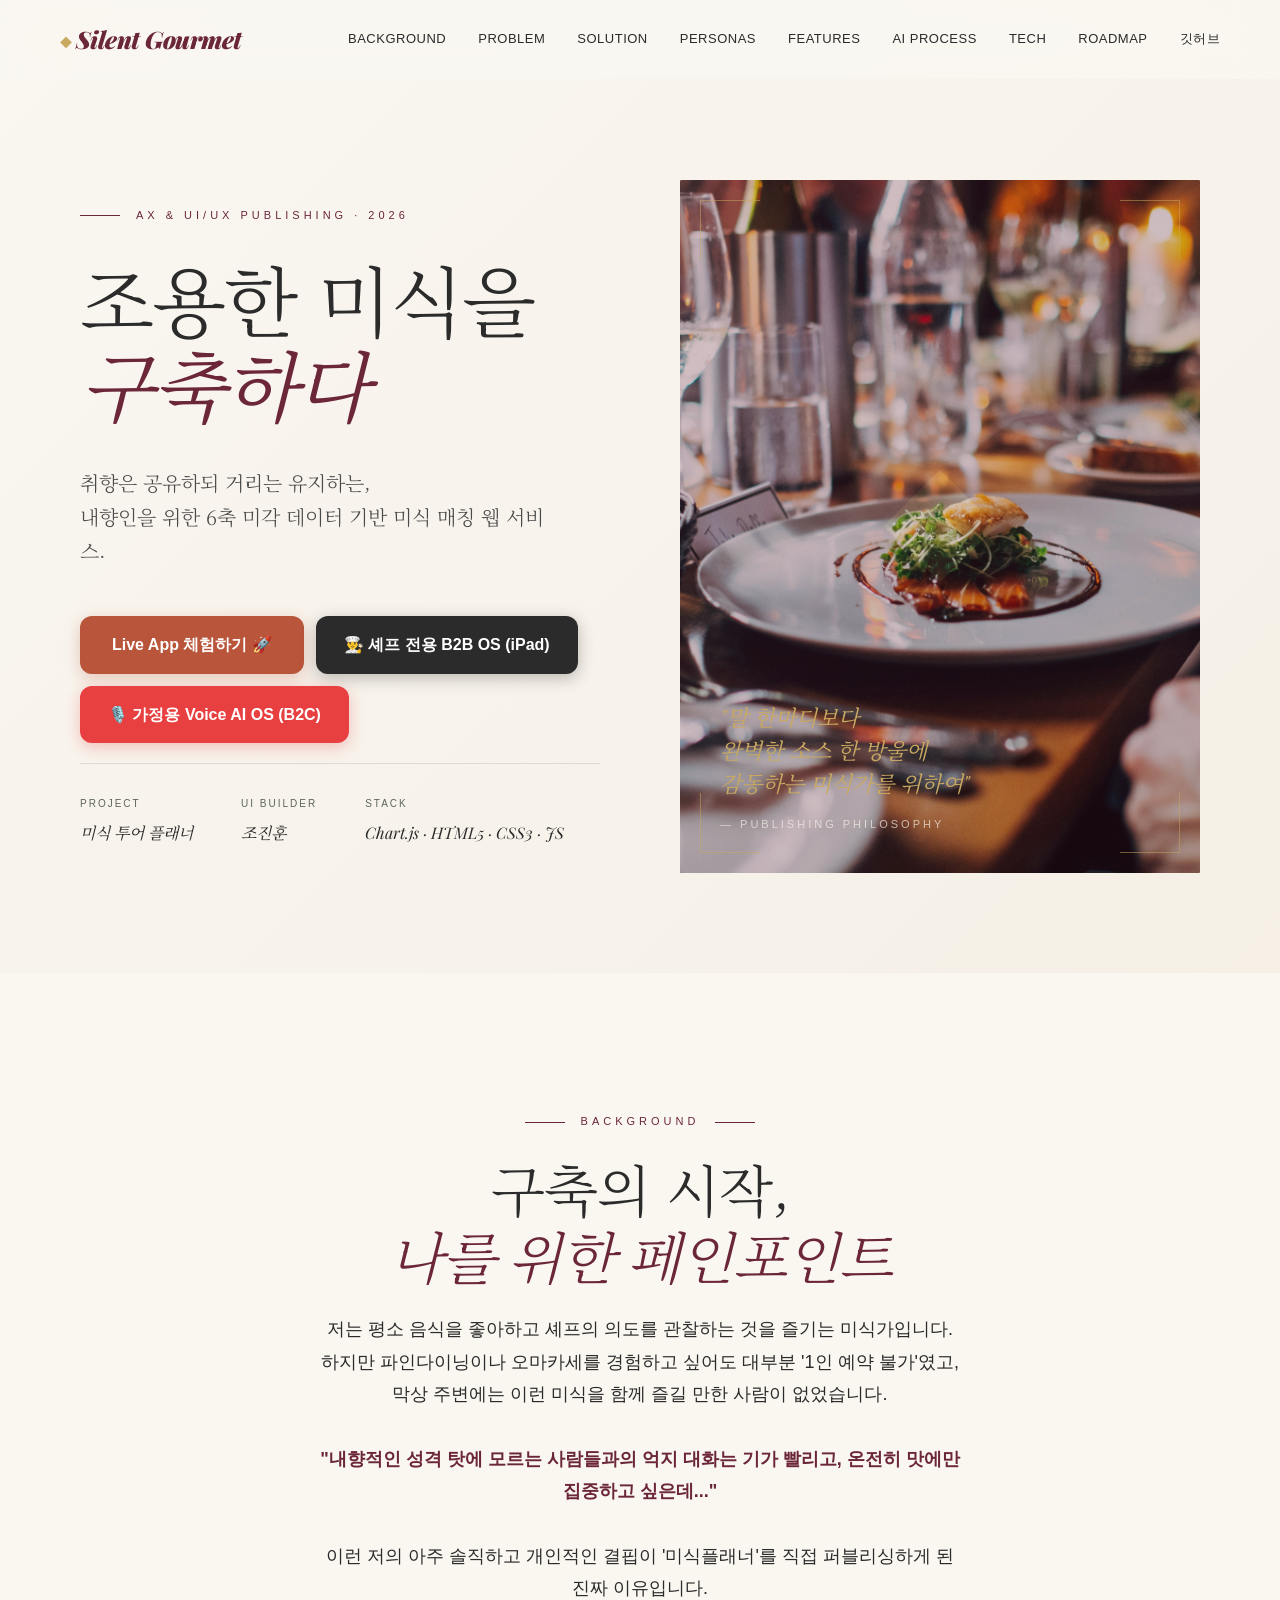
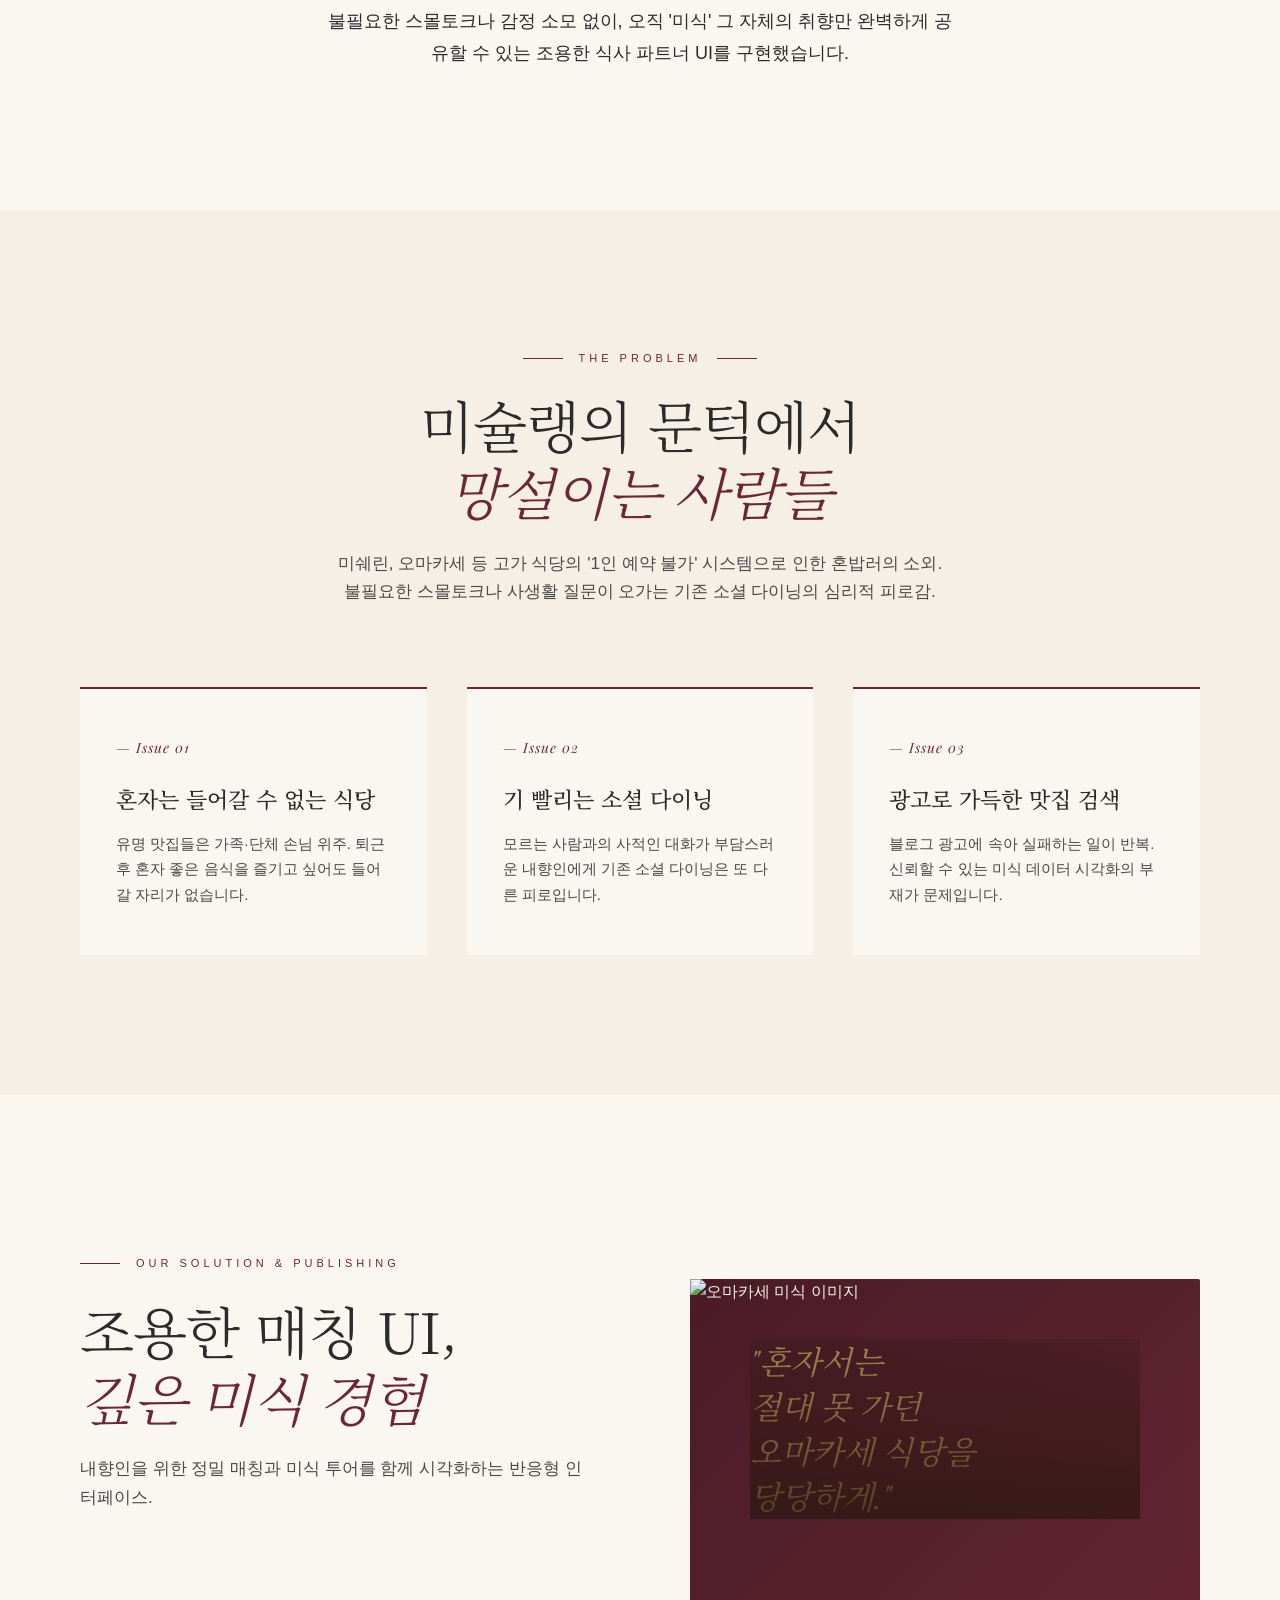
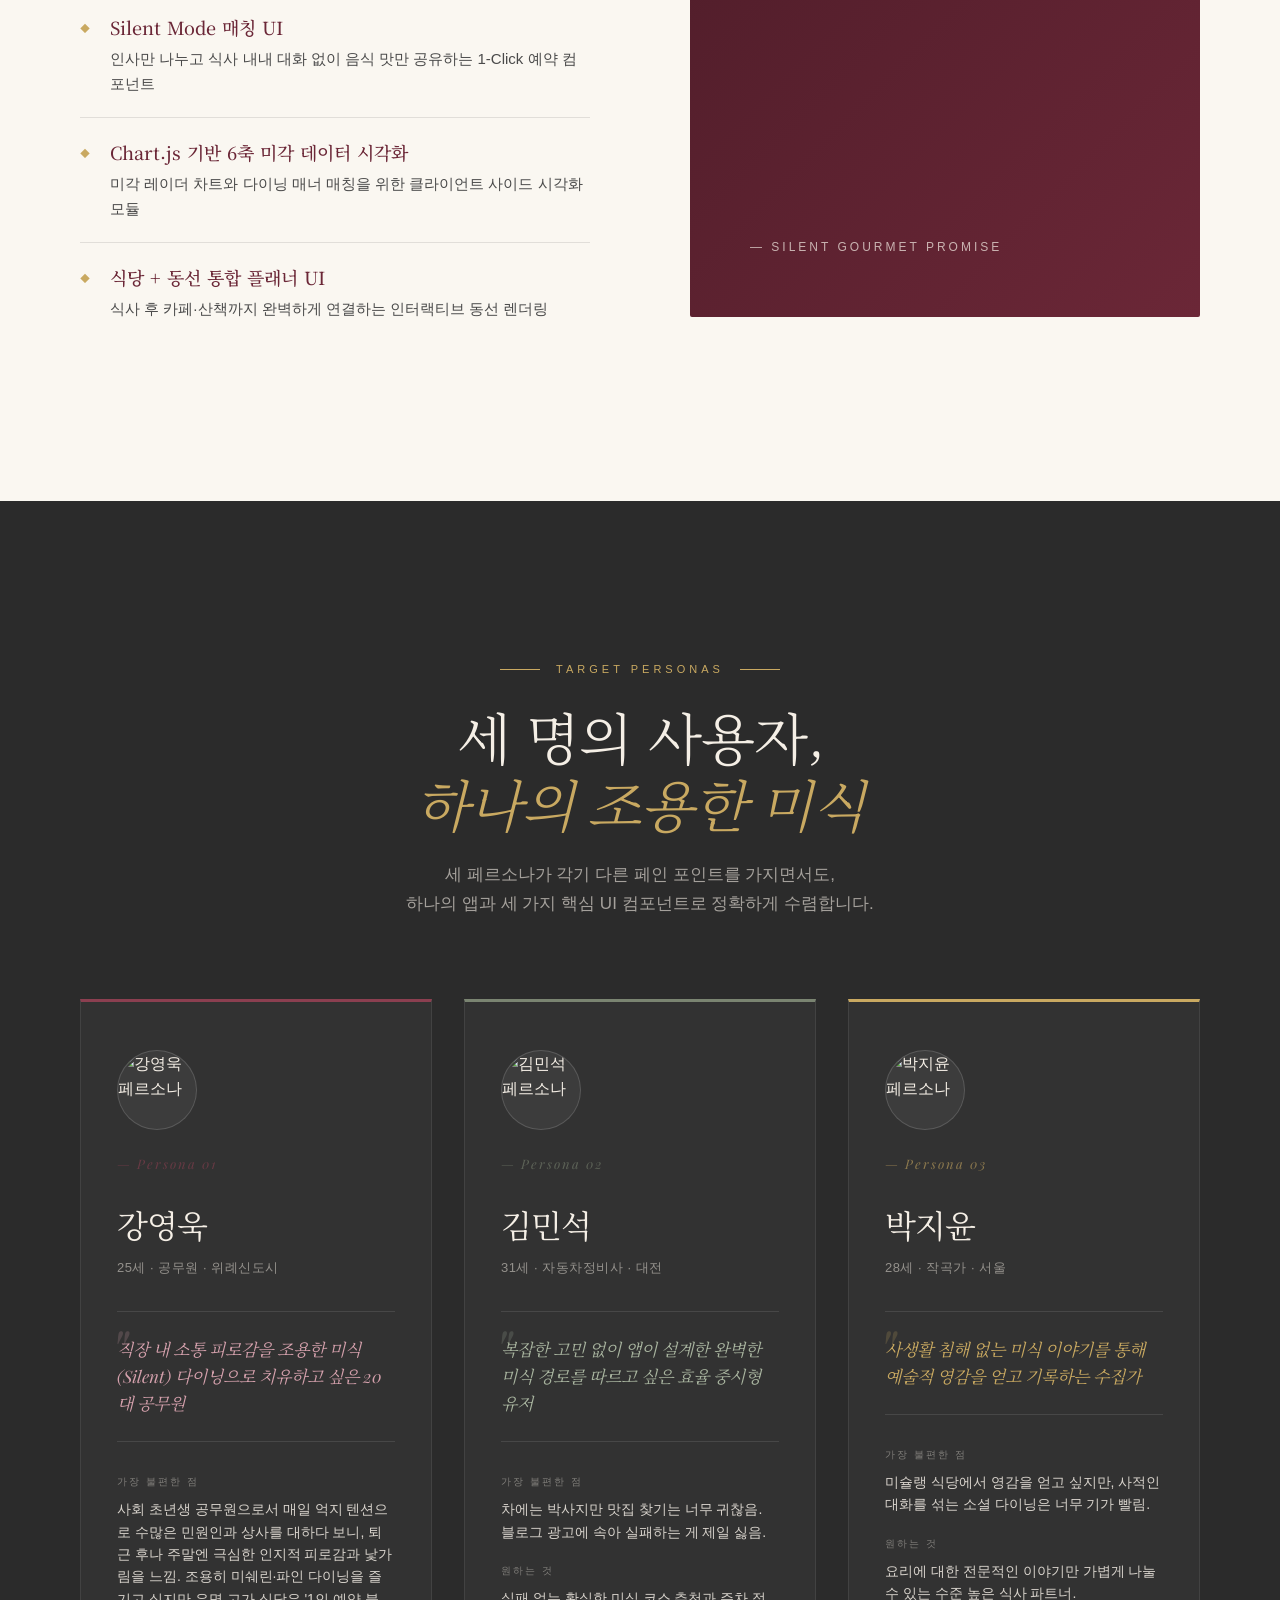
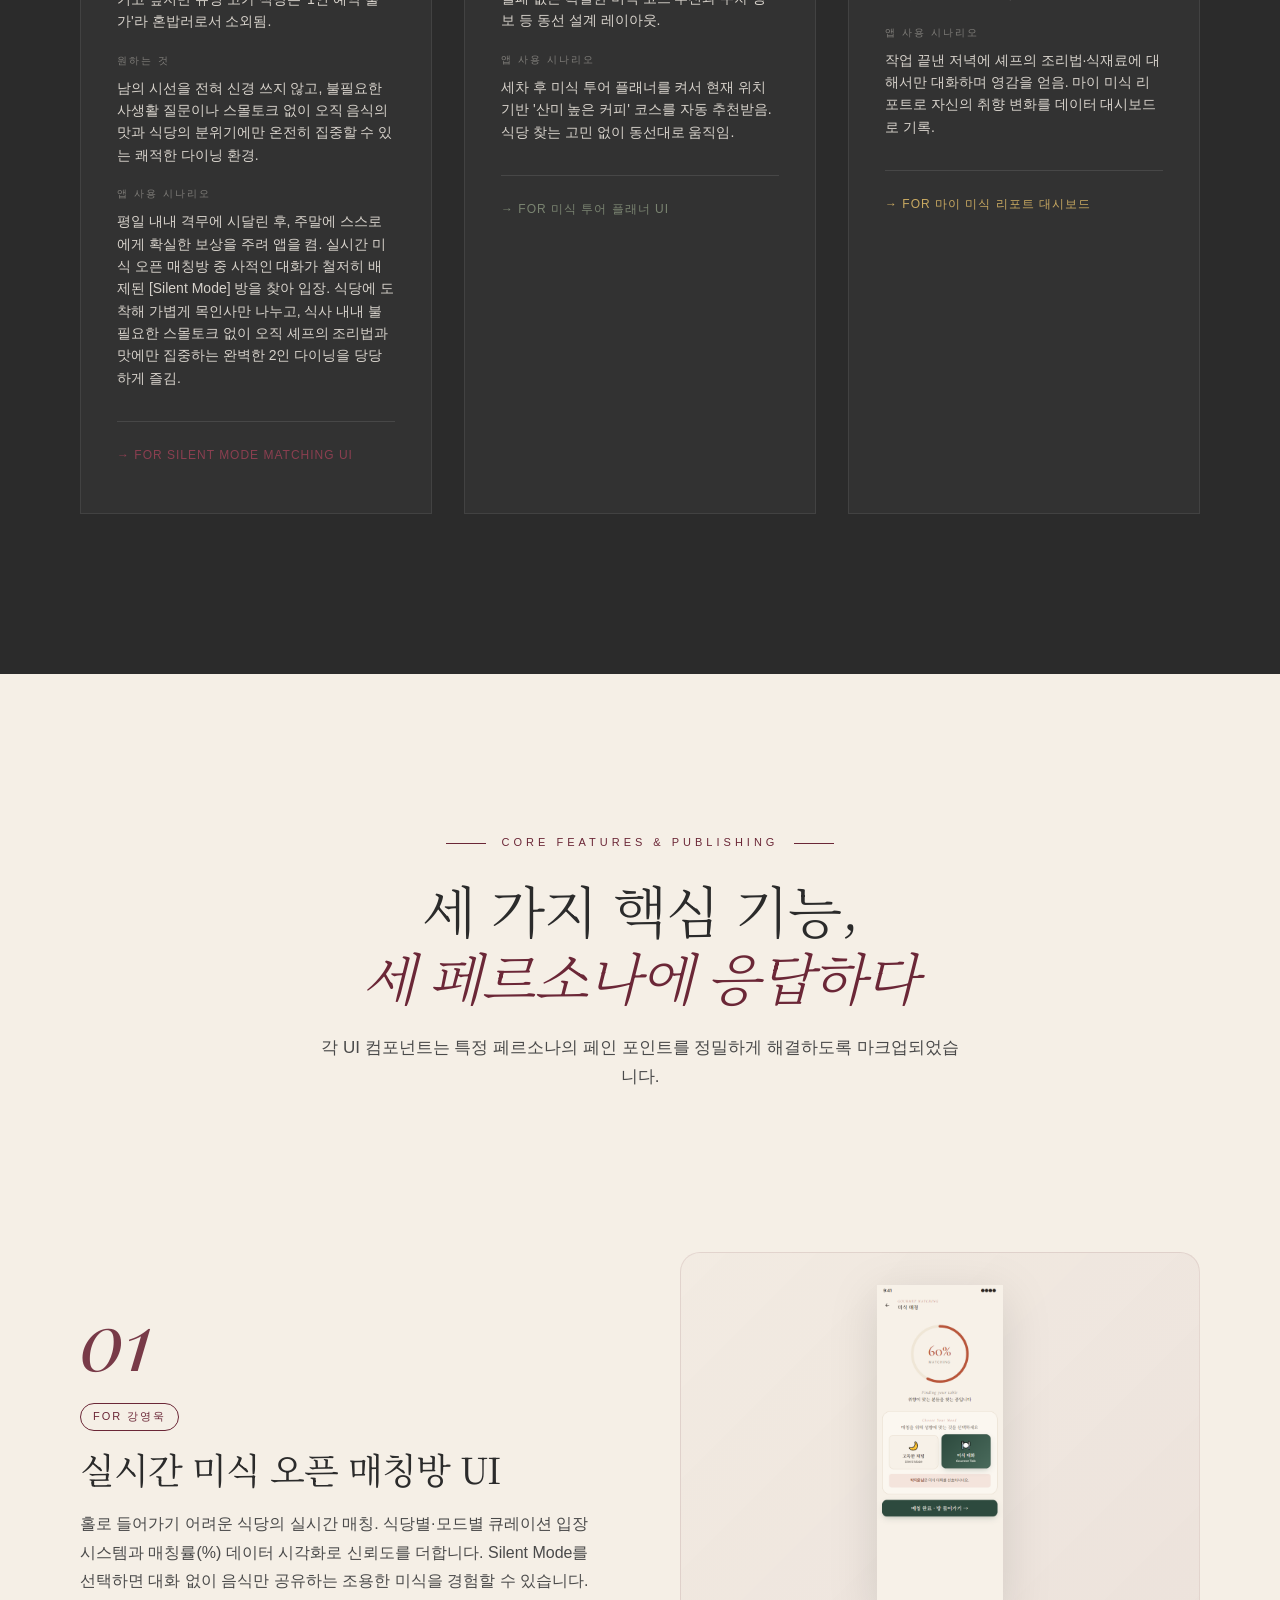
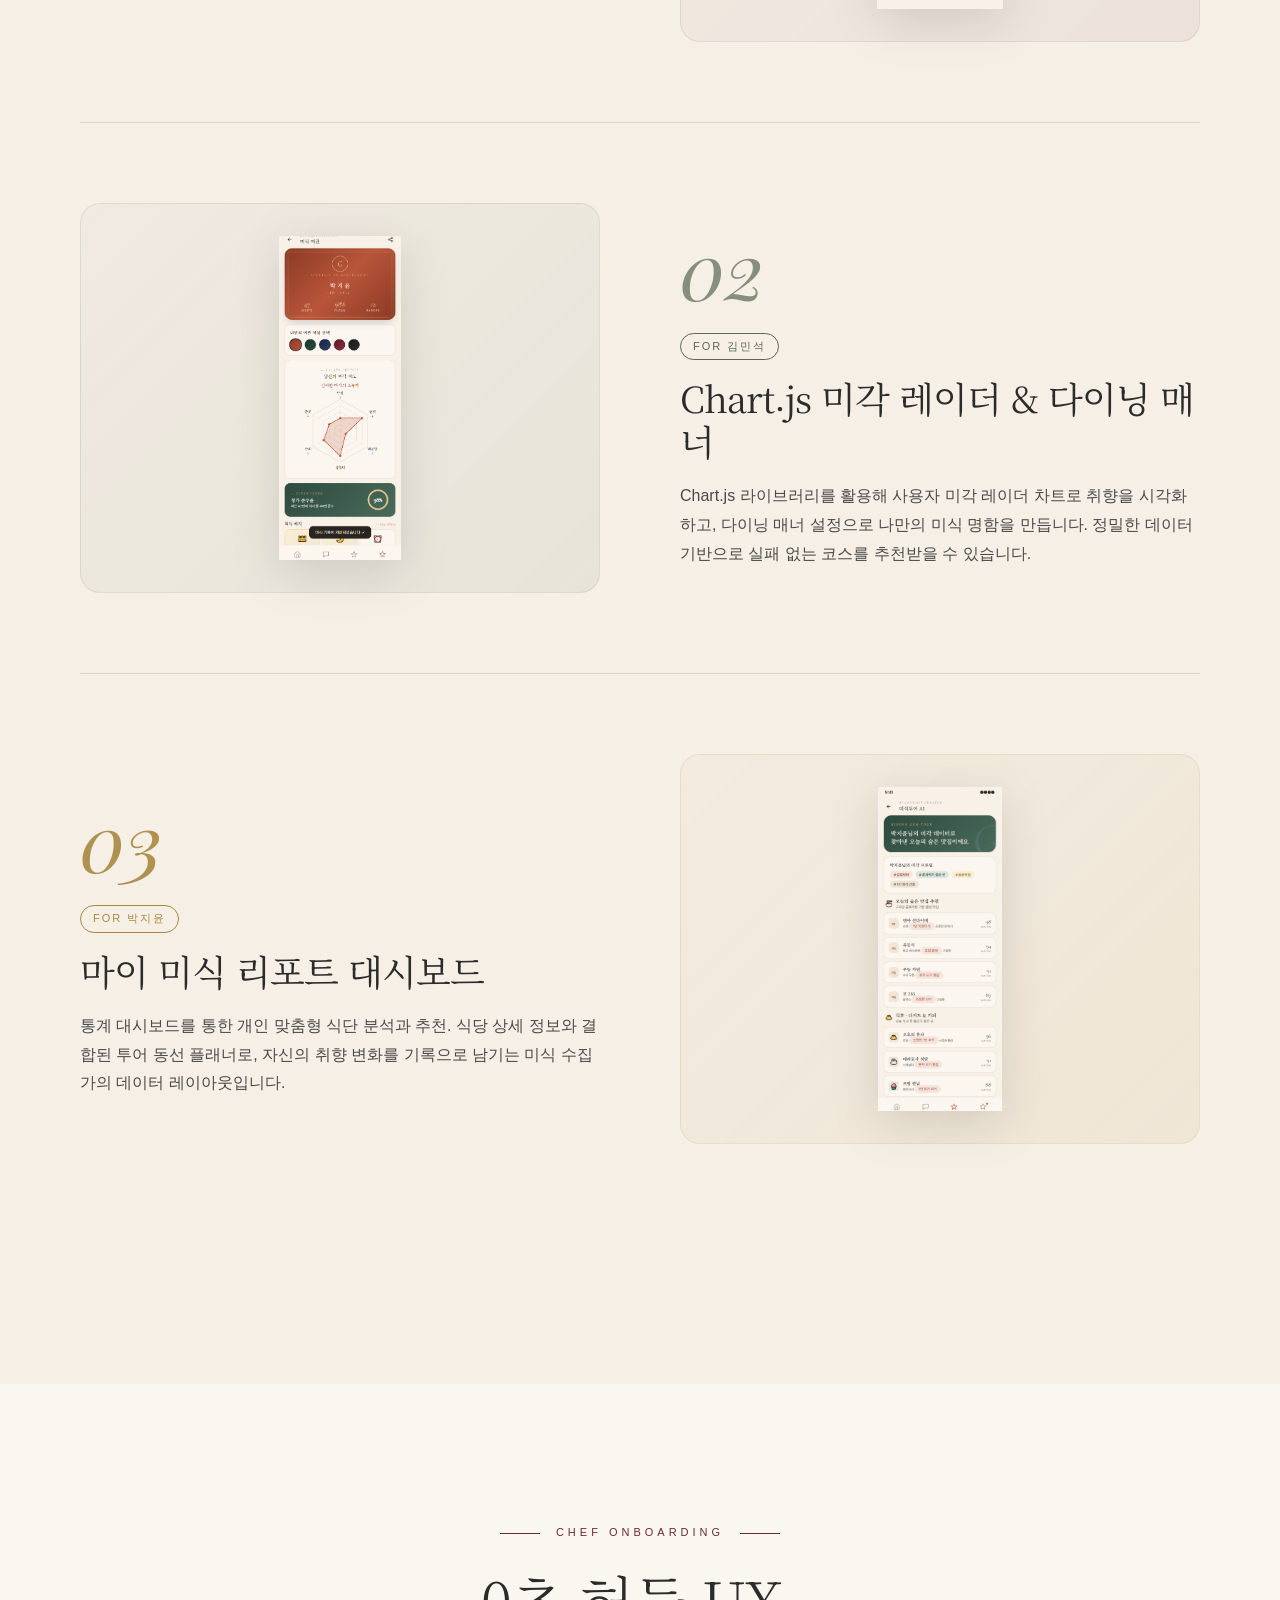
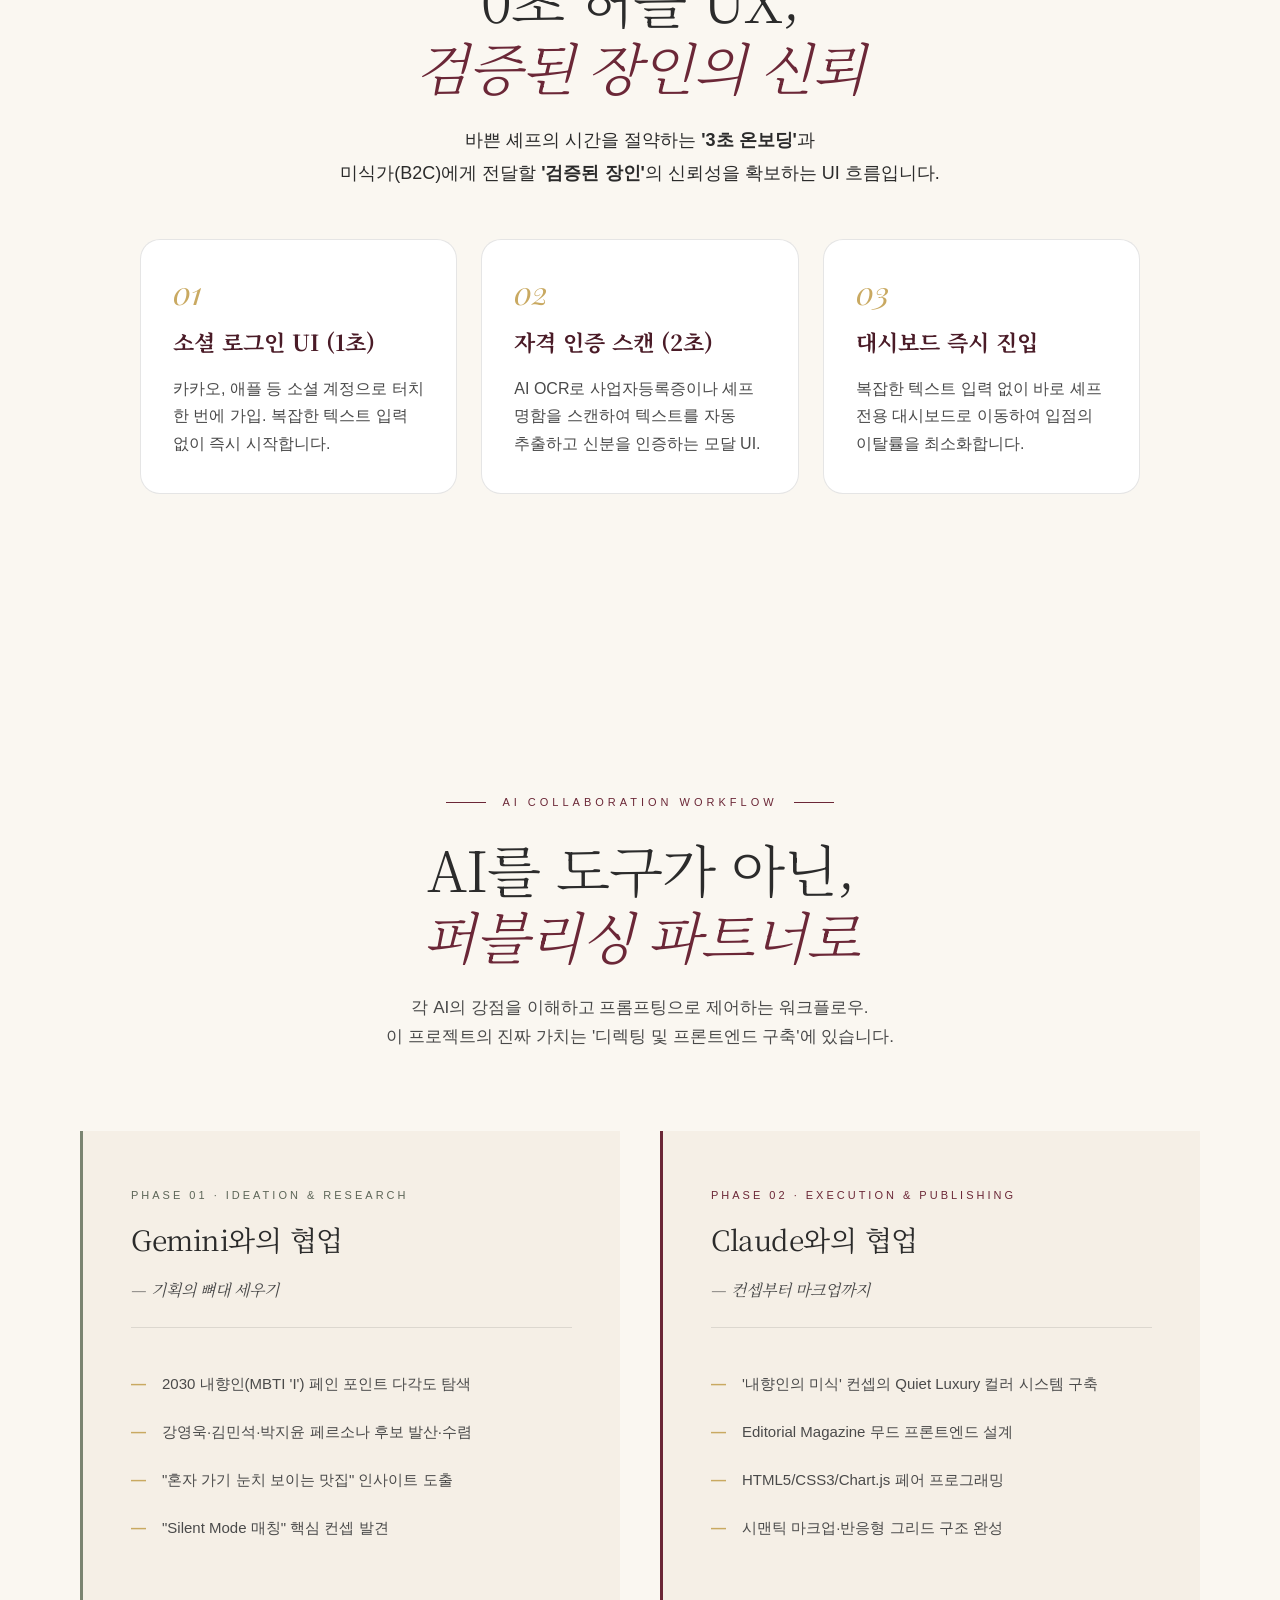
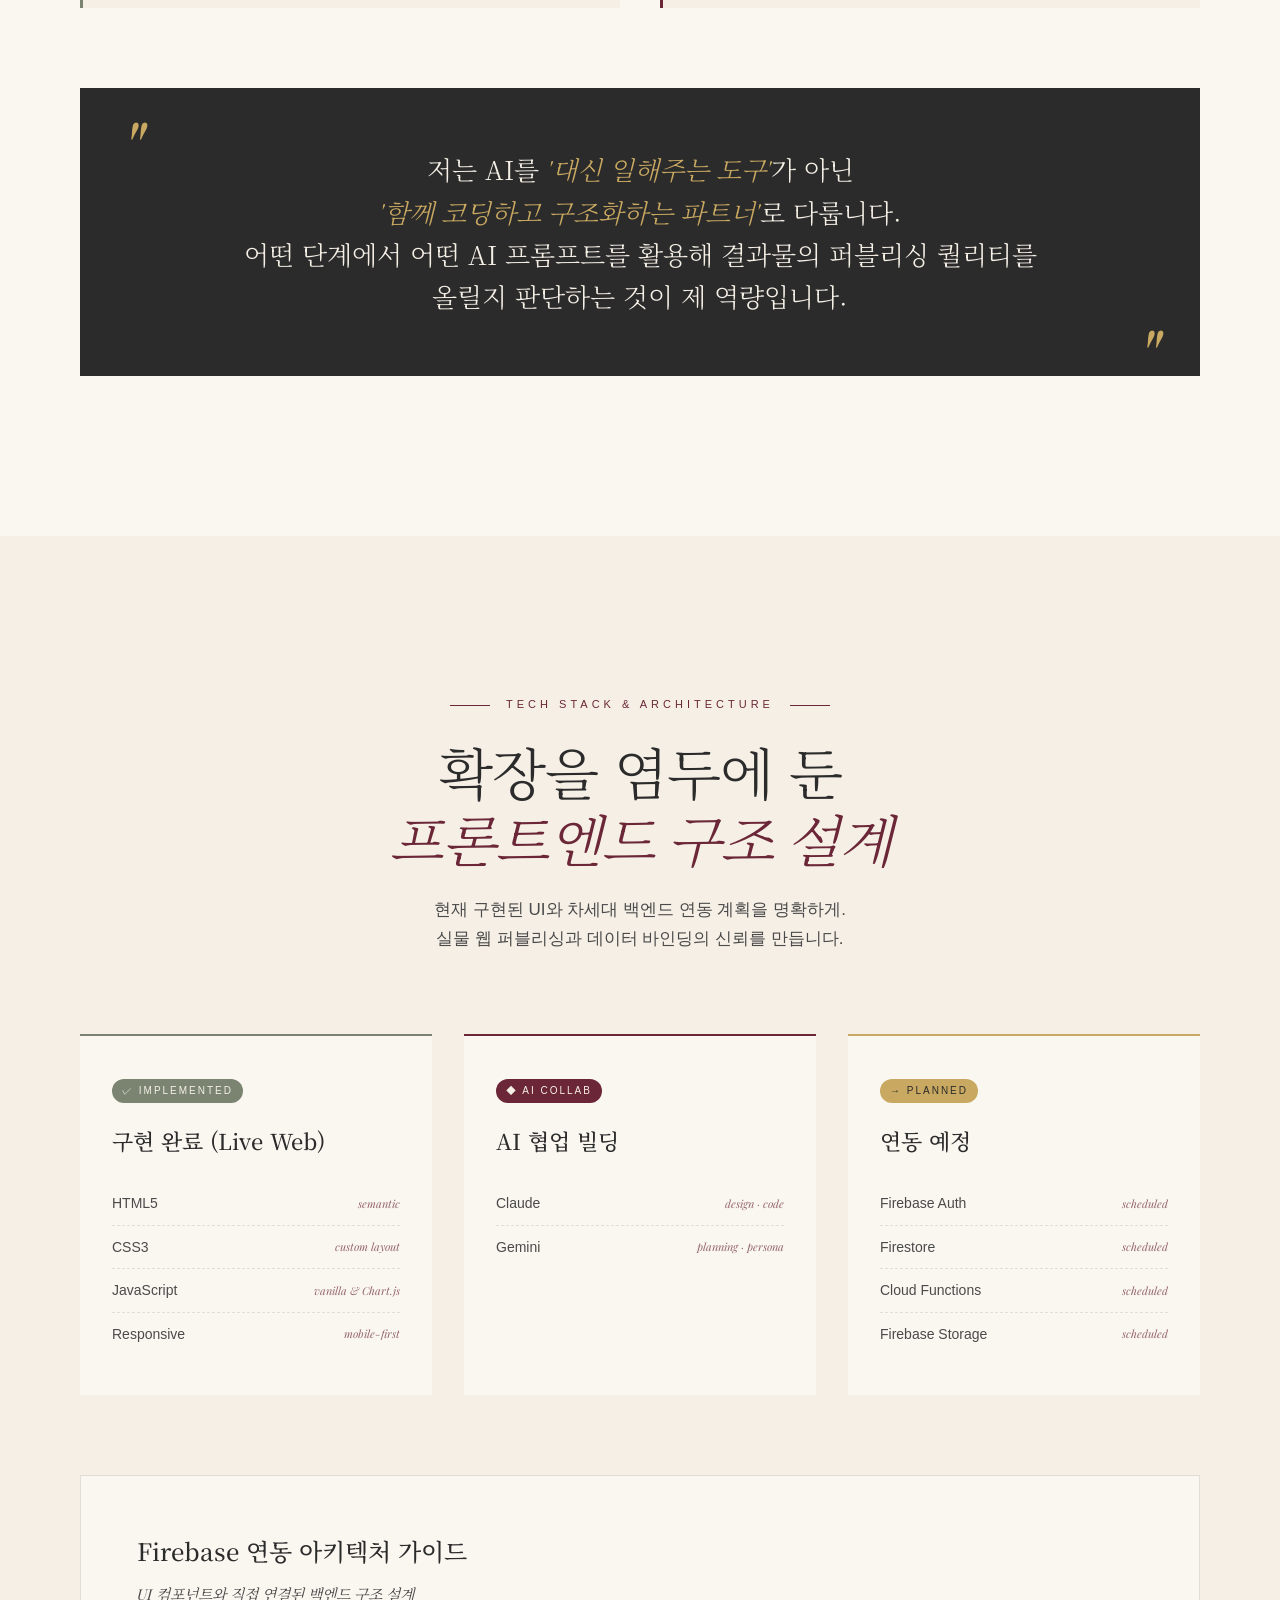
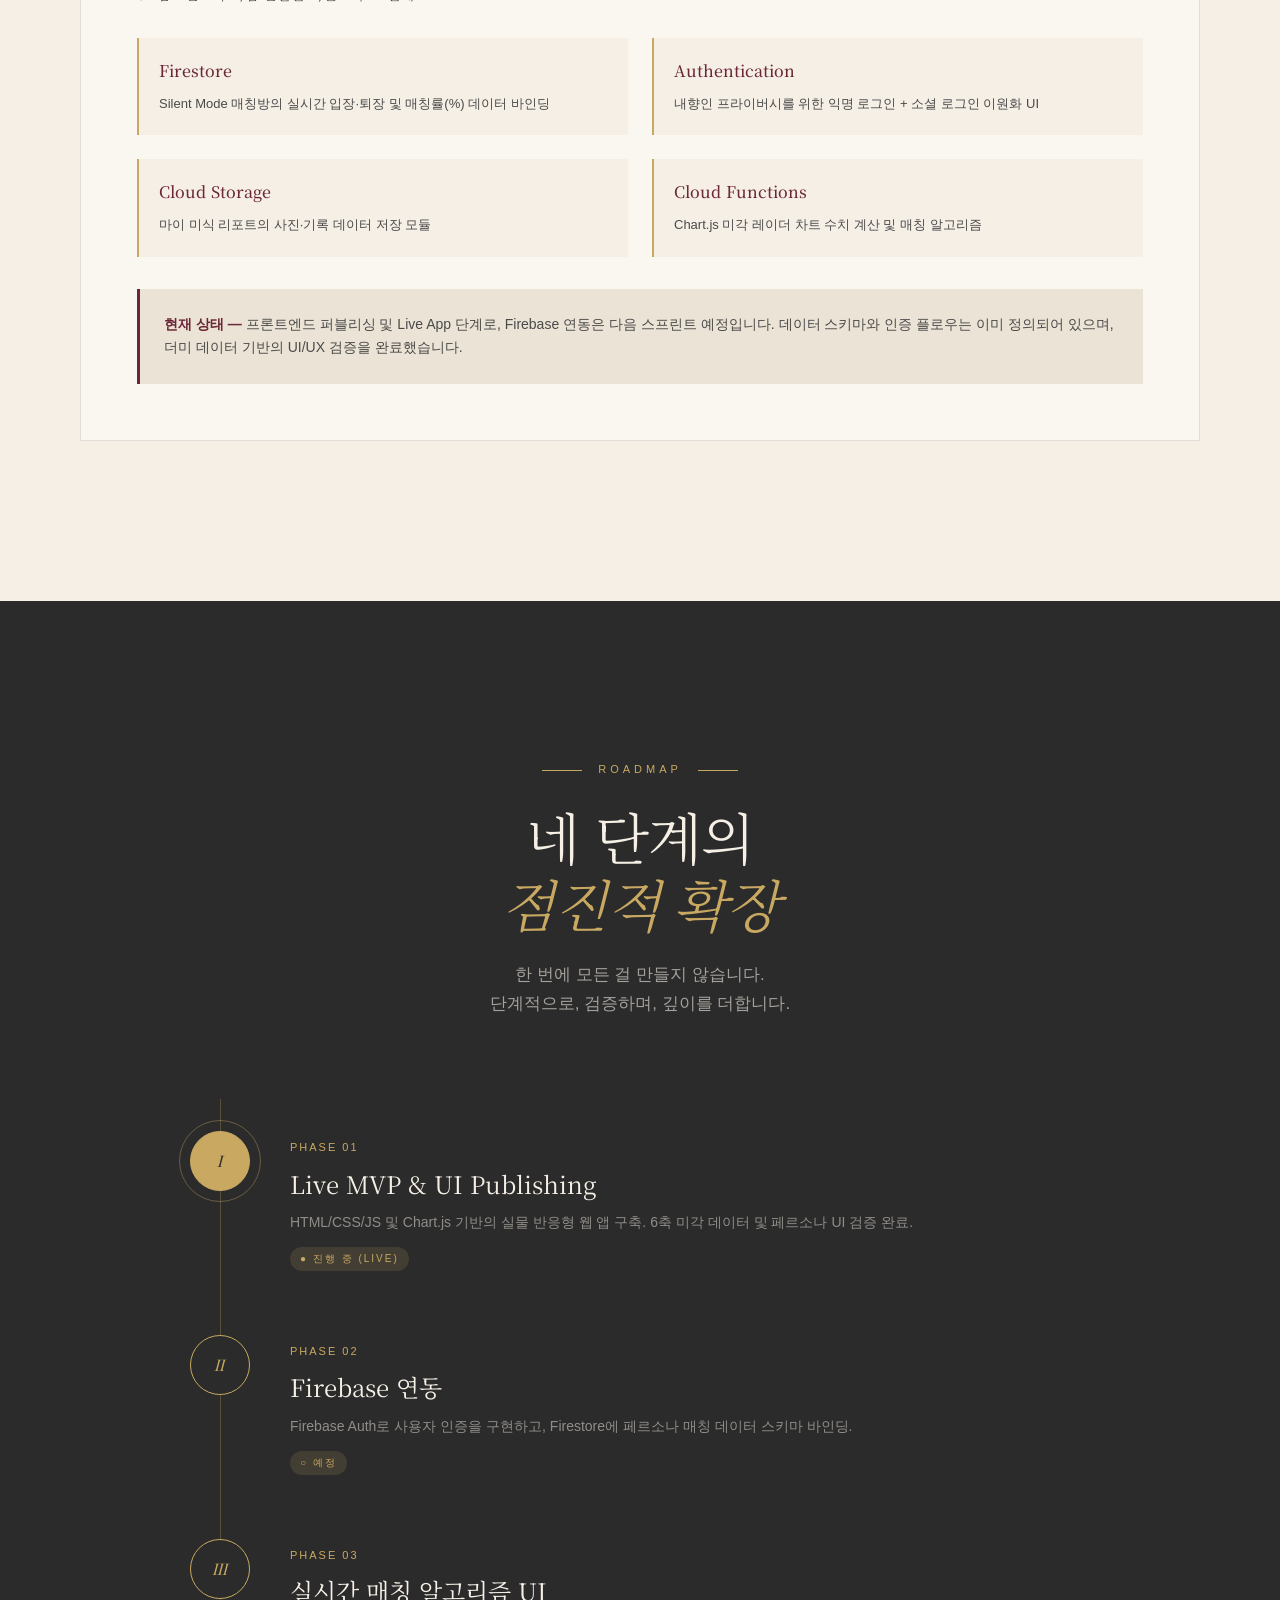
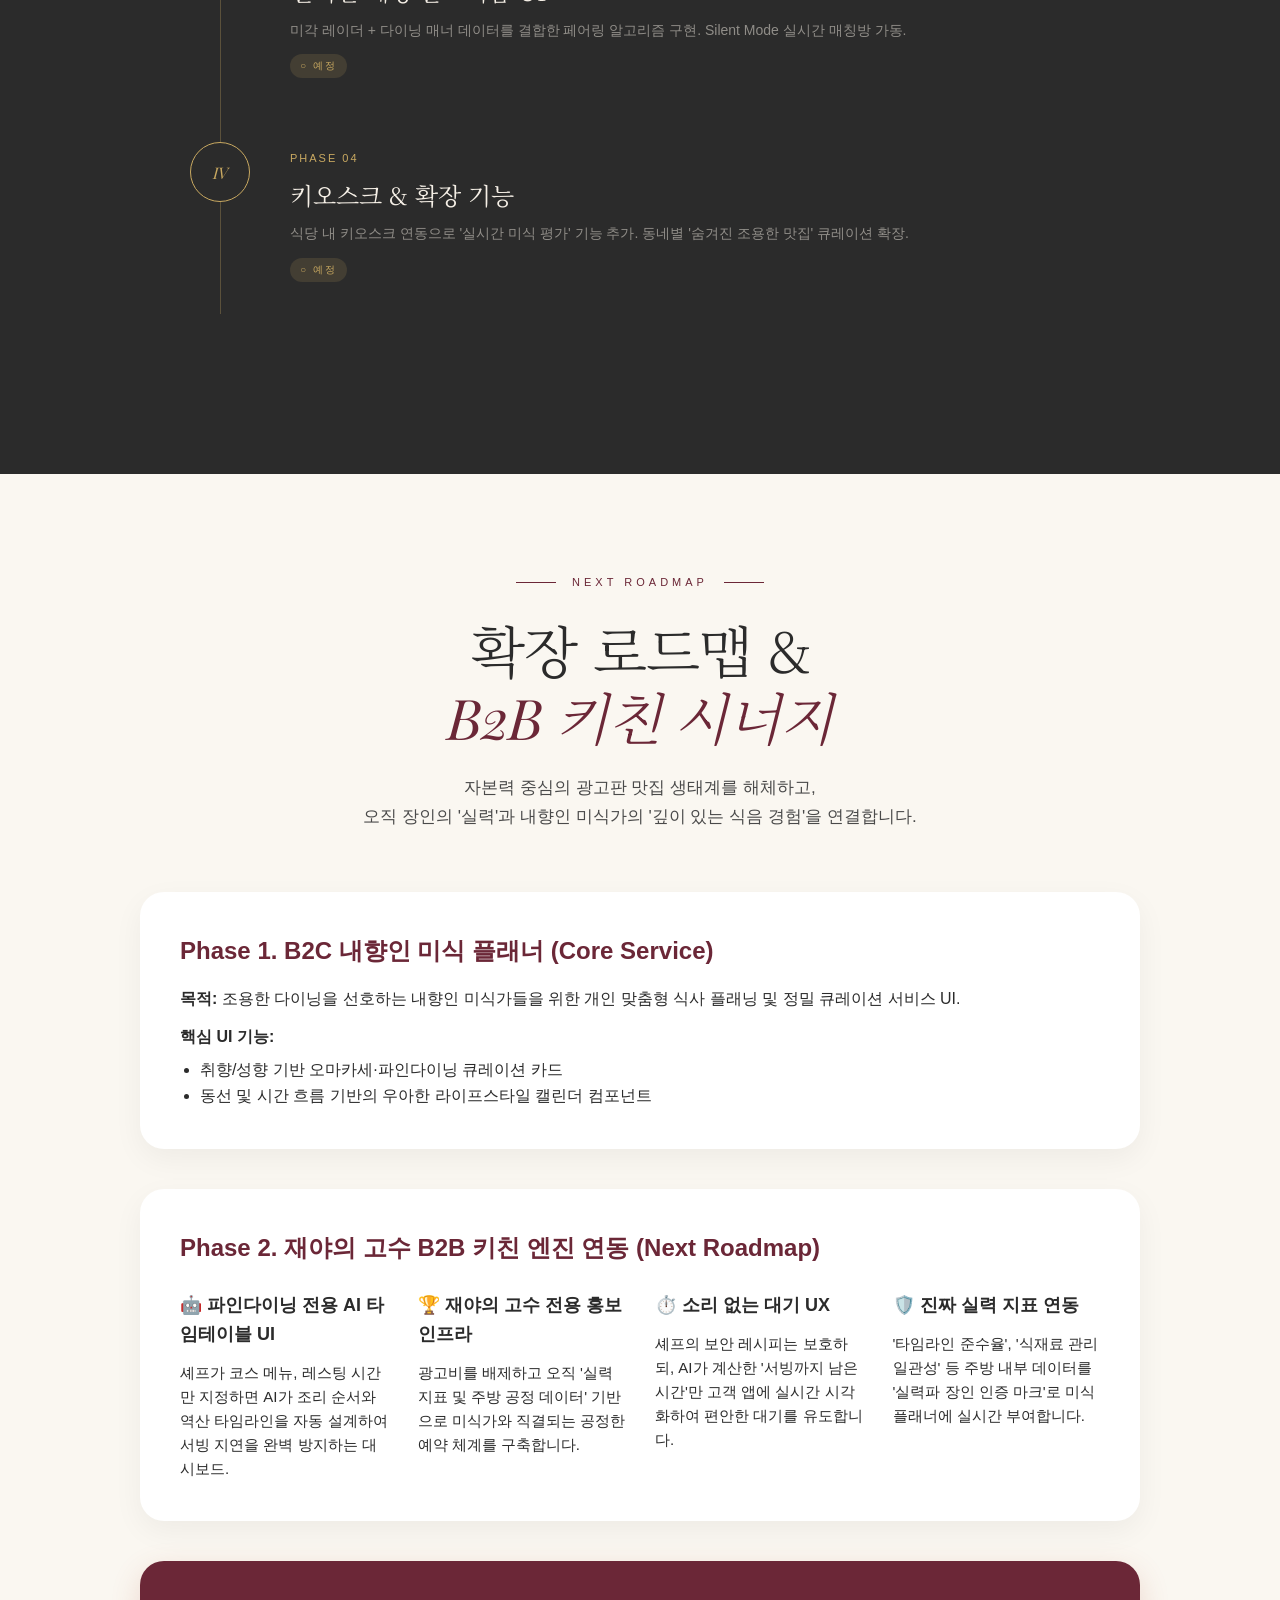
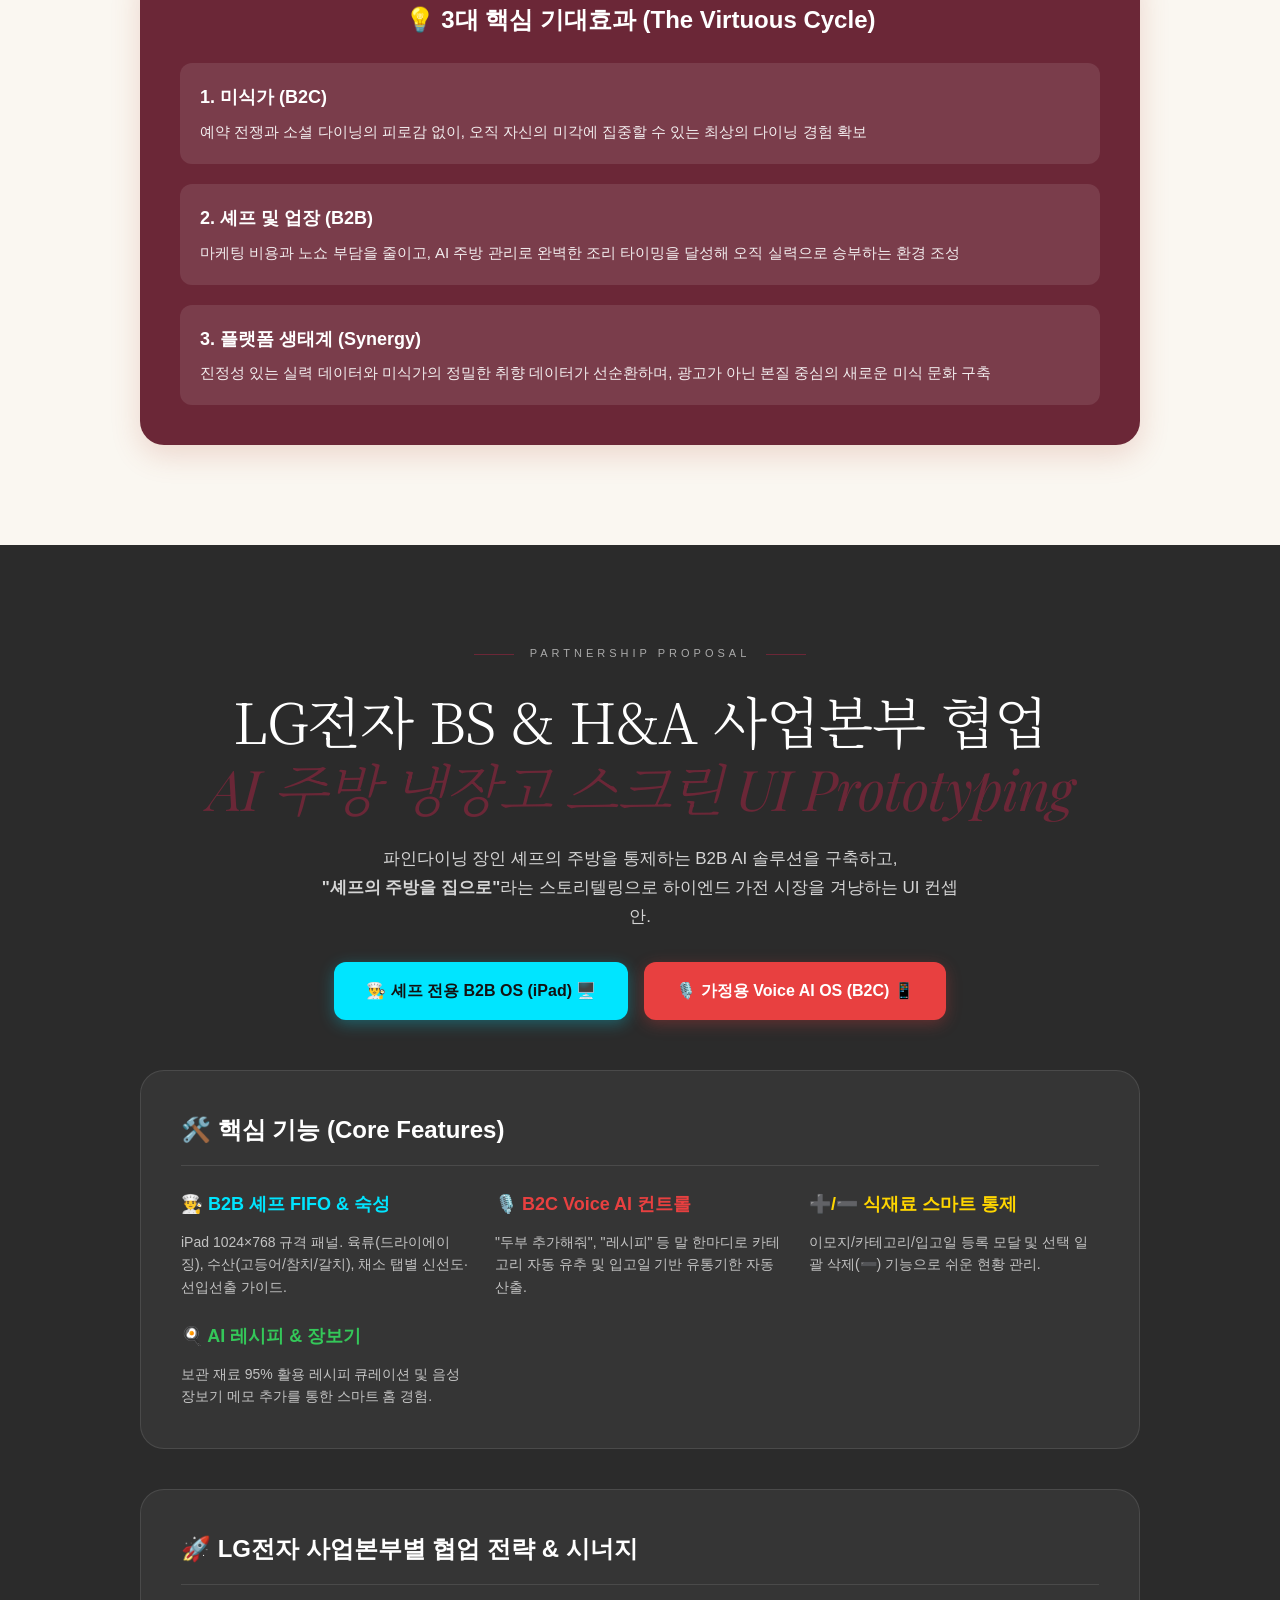
==== commit 81476c98: "Update index.html" ====
--- a/index.html
+++ b/index.html
@@ -3,7 +3,7 @@
 <head>
 <meta charset="UTF-8">
 <meta name="viewport" content="width=device-width, initial-scale=1.0">
-<title>미식 플래너 — Silent Gourmet</title>
+<title>미식 플래너 — Silent Gourmet | AX / UI Publisher</title>
 <link rel="preconnect" href="https://fonts.googleapis.com">
 <link rel="preconnect" href="https://fonts.gstatic.com" crossorigin>
 <link href="https://fonts.googleapis.com/css2?family=Noto+Serif+KR:wght@300;400;500;700;900&family=Playfair+Display:ital,wght@0,400;0,700;0,900;1,400;1,700&family=Pretendard:wght@300;400;500;600;700&display=swap" rel="stylesheet">
@@ -37,23 +37,26 @@
        ==================================== -->
   <section class="hero">
     <div class="hero-content">
-      <div class="hero-label">A Portfolio Project · 2026</div>
+      <div class="hero-label">AX & UI/UX PUBLISHING · 2026</div>
       <h1 class="hero-title">
         조용한 미식을<br>
-        <em>설계하다</em>
+        <em>구축하다</em>
       </h1>
       <p class="hero-subtitle">
         취향은 공유하되 거리는 유지하는,<br>
-        내향인을 위한 데이터 기반 미식 매칭 플랫폼.
+        내향인을 위한 6축 미각 데이터 기반 미식 매칭 웹 서비스.
       </p>
       
-      <!-- 앱 체험하기 버튼 & 셰프 로그인 -->
+      <!-- 앱 체험하기 버튼 & B2B/B2C 키친 OS 모듈 -->
       <div style="margin-top: 36px; margin-bottom: 20px; display: flex; gap: 12px; flex-wrap: wrap;">
-        <a href="https://wlsgns9607-blip.github.io/Gourmet_Planner/" target="_blank" rel="noopener noreferrer" style="display: inline-flex; align-items: center; justify-content: center; padding: 16px 36px; background-color: #B8553A; color: #ffffff; font-size: 18px; font-weight: 700; font-family: 'Pretendard', sans-serif; text-decoration: none; border-radius: 12px; transition: all 0.3s cubic-bezier(0.25, 1, 0.5, 1); box-shadow: 0 4px 16px rgba(184, 85, 58, 0.3);" onmouseover="this.style.transform='translateY(-4px)'; this.style.boxShadow='0 8px 24px rgba(184, 85, 58, 0.4)';" onmouseout="this.style.transform='translateY(0)'; this.style.boxShadow='0 4px 16px rgba(184, 85, 58, 0.3)';">
-          앱 체험하기 🚀
+        <a href="https://wlsgns9607-blip.github.io/Gourmet_Planner/" target="_blank" rel="noopener noreferrer" style="display: inline-flex; align-items: center; justify-content: center; padding: 16px 32px; background-color: #B8553A; color: #ffffff; font-size: 16px; font-weight: 700; font-family: 'Pretendard', sans-serif; text-decoration: none; border-radius: 12px; transition: all 0.3s cubic-bezier(0.25, 1, 0.5, 1); box-shadow: 0 4px 16px rgba(184, 85, 58, 0.3);" onmouseover="this.style.transform='translateY(-4px)';" onmouseout="this.style.transform='translateY(0)';">
+          Live App 체험하기 🚀
         </a>
-        <a href="#chef-onboarding" style="display: inline-flex; align-items: center; justify-content: center; padding: 16px 36px; background-color: #2b2b2b; color: #ffffff; font-size: 18px; font-weight: 700; font-family: 'Pretendard', sans-serif; text-decoration: none; border-radius: 12px; transition: all 0.3s cubic-bezier(0.25, 1, 0.5, 1); box-shadow: 0 4px 16px rgba(43, 43, 43, 0.3);" onmouseover="this.style.transform='translateY(-4px)'; this.style.boxShadow='0 8px 24px rgba(43, 43, 43, 0.4)';" onmouseout="this.style.transform='translateY(0)'; this.style.boxShadow='0 4px 16px rgba(43, 43, 43, 0.3)';">
-          셰프님 전용 로그인 👨‍🍳
+        <a href="lg_kitchen_os.html" target="_blank" style="display: inline-flex; align-items: center; justify-content: center; padding: 16px 28px; background-color: #2b2b2b; color: #ffffff; font-size: 16px; font-weight: 700; font-family: 'Pretendard', sans-serif; text-decoration: none; border-radius: 12px; transition: all 0.3s cubic-bezier(0.25, 1, 0.5, 1); box-shadow: 0 4px 16px rgba(43, 43, 43, 0.3);" onmouseover="this.style.transform='translateY(-4px)';" onmouseout="this.style.transform='translateY(0)';">
+          👨‍🍳 셰프 전용 B2B OS (iPad)
+        </a>
+        <a href="lg_kitchen_home.html" target="_blank" style="display: inline-flex; align-items: center; justify-content: center; padding: 16px 28px; background-color: #E84040; color: #ffffff; font-size: 16px; font-weight: 700; font-family: 'Pretendard', sans-serif; text-decoration: none; border-radius: 12px; transition: all 0.3s cubic-bezier(0.25, 1, 0.5, 1); box-shadow: 0 4px 16px rgba(232, 64, 64, 0.3);" onmouseover="this.style.transform='translateY(-4px)';" onmouseout="this.style.transform='translateY(0)';">
+          🎙️ 가정용 Voice AI OS (B2C)
         </a>
       </div>
       <div class="hero-meta">
@@ -62,24 +65,24 @@
           <span>미식 투어 플래너</span>
         </div>
         <div class="hero-meta-item">
-          <span>Designer</span>
+          <span>UI Builder</span>
           <span>조진훈</span>
         </div>
         <div class="hero-meta-item">
           <span>Stack</span>
-          <span>HTML · CSS · Firebase</span>
+          <span>Chart.js · HTML5 · CSS3 · JS</span>
         </div>
       </div>
     </div>
     <aside class="hero-visual" aria-hidden="true">
-      <img src="img/misig_01.jpg" alt="사진은여기에 추가해주세요" class="hero-visual-img">
+      <img src="img/misig_01.jpg" alt="미식플래너 대표 이미지" class="hero-visual-img">
       <span class="ornament tl"></span>
       <span class="ornament tr"></span>
       <span class="ornament bl"></span>
       <span class="ornament br"></span>
       <div class="hero-visual-text">
         <p class="hero-visual-text-quote">"말 한마디보다<br>완벽한 소스 한 방울에<br>감동하는 미식가를 위하여"</p>
-        <p class="hero-visual-text-label">— Design Philosophy</p>
+        <p class="hero-visual-text-label">— Publishing Philosophy</p>
       </div>
     </aside>
   </section>
@@ -90,14 +93,14 @@
   <section class="background" id="background" style="background: var(--paper);">
     <div style="max-width: 800px; margin: 0 auto; text-align: center;">
       <p class="section-label">Background</p>
-      <h2 class="section-title">기획의 시작,<br><em>나를 위한 페인포인트</em></h2>
+      <h2 class="section-title">구축의 시작,<br><em>나를 위한 페인포인트</em></h2>
       <p class="section-desc" style="font-size: 18px; line-height: 1.8; color: var(--charcoal); font-weight: 400; margin-bottom: 0;">
         저는 평소 음식을 좋아하고 셰프의 의도를 관찰하는 것을 즐기는 미식가입니다.<br>
         하지만 파인다이닝이나 오마카세를 경험하고 싶어도 대부분 '1인 예약 불가'였고,<br>
         막상 주변에는 이런 미식을 함께 즐길 만한 사람이 없었습니다.<br><br>
         <strong style="color: var(--burgundy);">"내향적인 성격 탓에 모르는 사람들과의 억지 대화는 기가 빨리고, 온전히 맛에만 집중하고 싶은데..."</strong><br><br>
-        이런 저의 아주 솔직하고 개인적인 결핍이 '미식플레너'를 만들게 된 진짜 이유입니다.<br>
-        불필요한 스몰토크나 감정 소모 없이, 오직 '미식' 그 자체의 취향만 완벽하게 공유할 수 있는 조용한 식사 파트너를 찾기 위해 기획했습니다.
+        이런 저의 아주 솔직하고 개인적인 결핍이 '미식플래너'를 직접 퍼블리싱하게 된 진짜 이유입니다.<br>
+        불필요한 스몰토크나 감정 소모 없이, 오직 '미식' 그 자체의 취향만 완벽하게 공유할 수 있는 조용한 식사 파트너 UI를 구현했습니다.
       </p>
     </div>
   </section>
@@ -131,7 +134,7 @@
         <p class="problem-card-num">— Issue 03</p>
         <h3 class="problem-card-title">광고로 가득한 맛집 검색</h3>
         <p class="problem-card-text">
-          블로그 광고에 속아 실패하는 일이 반복. 신뢰할 수 있는 미식 데이터의 부재가 문제입니다.
+          블로그 광고에 속아 실패하는 일이 반복. 신뢰할 수 있는 미식 데이터 시각화의 부재가 문제입니다.
         </p>
       </article>
     </div>
@@ -143,28 +146,28 @@
   <section class="solution" id="solution">
     <div class="solution-container">
       <div class="solution-text">
-        <p class="section-label">Our Solution</p>
-        <h2 class="section-title">조용한 매칭,<br><em>깊은 미식</em></h2>
+        <p class="section-label">Our Solution &amp; Publishing</p>
+        <h2 class="section-title">조용한 매칭 UI,<br><em>깊은 미식 경험</em></h2>
         <p class="section-desc" style="text-align:left;margin-left:0;">
-          내향인을 위한 정밀 매칭과 미식 투어를 함께 설계하는 새로운 플랫폼.
+          내향인을 위한 정밀 매칭과 미식 투어를 함께 시각화하는 반응형 인터페이스.
         </p>
         <ul class="solution-features">
           <li>
             <div>
-              <strong>Silent Mode 매칭</strong>
-              <span>인사만 나누고 식사 내내 대화 없이 음식 맛만 공유하는 매칭 방식</span>
+              <strong>Silent Mode 매칭 UI</strong>
+              <span>인사만 나누고 식사 내내 대화 없이 음식 맛만 공유하는 1-Click 예약 컴포넌트</span>
             </div>
           </li>
           <li>
             <div>
-              <strong>데이터 기반 취향 매칭</strong>
-              <span>미각 레이더와 다이닝 매너 매칭으로 정밀한 페어링 제공</span>
+              <strong>Chart.js 기반 6축 미각 데이터 시각화</strong>
+              <span>미각 레이더 차트와 다이닝 매너 매칭을 위한 클라이언트 사이드 시각화 모듈</span>
             </div>
           </li>
           <li>
             <div>
-              <strong>식당 + 동선 통합 플래너</strong>
-              <span>식사 후 카페·산책까지 완벽하게 설계된 하루를 보내도록 동선 추천</span>
+              <strong>식당 + 동선 통합 플래너 UI</strong>
+              <span>식사 후 카페·산책까지 완벽하게 연결하는 인터랙티브 동선 렌더링</span>
             </div>
           </li>
         </ul>
@@ -186,11 +189,11 @@
        PERSONAS
        ==================================== -->
   <section class="personas" id="personas">
-    <p class="section-label">Personas</p>
+    <p class="section-label">Target Personas</p>
     <h2 class="section-title">세 명의 사용자,<br><em>하나의 조용한 미식</em></h2>
     <p class="section-desc">
       세 페르소나가 각기 다른 페인 포인트를 가지면서도,<br>
-      하나의 앱과 세 가지 핵심 기능으로 정확하게 수렴합니다.
+      하나의 앱과 세 가지 핵심 UI 컴포넌트로 정확하게 수렴합니다.
     </p>
     <div class="personas-grid">
       
@@ -218,7 +221,7 @@
             <dd>평일 내내 격무에 시달린 후, 주말에 스스로에게 확실한 보상을 주려 앱을 켬. 실시간 미식 오픈 매칭방 중 사적인 대화가 철저히 배제된 [Silent Mode] 방을 찾아 입장. 식당에 도착해 가볍게 목인사만 나누고, 식사 내내 불필요한 스몰토크 없이 오직 셰프의 조리법과 맛에만 집중하는 완벽한 2인 다이닝을 당당하게 즐김.</dd>
           </div>
         </dl>
-        <p class="persona-feature">→ For Silent Mode Matching</p>
+        <p class="persona-feature">→ For Silent Mode Matching UI</p>
       </article>
 
       <article class="persona-card p2">
@@ -238,21 +241,20 @@
           </div>
           <div class="persona-detail">
             <dt>원하는 것</dt>
-            <dd>실패 없는 확실한 미식 코스 추천과 주차 정보 등 동선 설계.</dd>
+            <dd>실패 없는 확실한 미식 코스 추천과 주차 정보 등 동선 설계 레이아웃.</dd>
           </div>
           <div class="persona-detail">
             <dt>앱 사용 시나리오</dt>
             <dd>세차 후 미식 투어 플래너를 켜서 현재 위치 기반 '산미 높은 커피' 코스를 자동 추천받음. 식당 찾는 고민 없이 동선대로 움직임.</dd>
           </div>
         </dl>
-        <p class="persona-feature">→ For 미식 투어 플래너</p>
+        <p class="persona-feature">→ For 미식 투어 플래너 UI</p>
       </article>
 
       <article class="persona-card p3">
         <div class="persona-img-wrap">
           <img src="img/park_01.png" alt="박지윤 페르소나" class="persona-img"> 
         </div>
-        <!-- 사진추가 끝-->
         <p class="persona-number">— Persona 03</p>
         <h3 class="persona-name">박지윤</h3>
         <p class="persona-info">28세 · 작곡가 · 서울</p>
@@ -270,10 +272,10 @@
           </div>
           <div class="persona-detail">
             <dt>앱 사용 시나리오</dt>
-            <dd>작업 끝낸 저녁에 셰프의 조리법·식재료에 대해서만 대화하며 영감을 얻음. 마이 미식 리포트로 자신의 취향 변화를 기록.</dd>
+            <dd>작업 끝낸 저녁에 셰프의 조리법·식재료에 대해서만 대화하며 영감을 얻음. 마이 미식 리포트로 자신의 취향 변화를 데이터 대시보드로 기록.</dd>
           </div>
         </dl>
-        <p class="persona-feature">→ For 마이 미식 리포트</p>
+        <p class="persona-feature">→ For 마이 미식 리포트 대시보드</p>
       </article>
 
     </div>
@@ -283,10 +285,10 @@
        CORE FEATURES
        ==================================== -->
   <section class="features" id="features">
-    <p class="section-label">Core Features</p>
+    <p class="section-label">Core Features &amp; Publishing</p>
     <h2 class="section-title">세 가지 핵심 기능,<br><em>세 페르소나에 응답하다</em></h2>
     <p class="section-desc">
-      각 기능은 특정 페르소나의 페인 포인트를 정밀하게 해결하도록 설계되었습니다.
+      각 UI 컴포넌트는 특정 페르소나의 페인 포인트를 정밀하게 해결하도록 마크업되었습니다.
     </p>
     <div class="features-container">
 
@@ -294,7 +296,7 @@
         <div class="feature-text">
           <div class="feature-num">01</div>
           <span class="feature-tag">For 강영욱</span>
-          <h3 class="feature-name">실시간 미식 오픈 매칭방</h3>
+          <h3 class="feature-name">실시간 미식 오픈 매칭방 UI</h3>
           <p class="feature-desc">
             홀로 들어가기 어려운 식당의 실시간 매칭. 식당별·모드별 큐레이션 입장 시스템과 매칭률(%) 데이터 시각화로 신뢰도를 더합니다. Silent Mode를 선택하면 대화 없이 음식만 공유하는 조용한 미식을 경험할 수 있습니다.
           </p>
@@ -308,9 +310,9 @@
         <div class="feature-text">
           <div class="feature-num">02</div>
           <span class="feature-tag">For 김민석</span>
-          <h3 class="feature-name">미각 레이더 & 다이닝 매너</h3>
+          <h3 class="feature-name">Chart.js 미각 레이더 &amp; 다이닝 매너</h3>
           <p class="feature-desc">
-            사용자 미각 레이더 차트로 취향을 시각화하고, 다이닝 매너 설정으로 나만의 미식 명함을 만듭니다. 정밀한 데이터 기반으로 실패 없는 코스를 추천받을 수 있습니다.
+            Chart.js 라이브러리를 활용해 사용자 미각 레이더 차트로 취향을 시각화하고, 다이닝 매너 설정으로 나만의 미식 명함을 만듭니다. 정밀한 데이터 기반으로 실패 없는 코스를 추천받을 수 있습니다.
           </p>
         </div>
         <div class="feature-visual" aria-hidden="true">
@@ -322,9 +324,9 @@
         <div class="feature-text">
           <div class="feature-num">03</div>
           <span class="feature-tag">For 박지윤</span>
-          <h3 class="feature-name">마이 미식 리포트</h3>
+          <h3 class="feature-name">마이 미식 리포트 대시보드</h3>
           <p class="feature-desc">
-            통계 대시보드를 통한 개인 맞춤형 식단 분석과 추천. 식당 상세 정보와 결합된 투어 동선 플래너로, 자신의 취향 변화를 기록으로 남기는 미식 수집가의 도구입니다.
+            통계 대시보드를 통한 개인 맞춤형 식단 분석과 추천. 식당 상세 정보와 결합된 투어 동선 플래너로, 자신의 취향 변화를 기록으로 남기는 미식 수집가의 데이터 레이아웃입니다.
           </p>
         </div>
         <div class="feature-visual" aria-hidden="true">
@@ -344,23 +346,23 @@
       <h2 class="section-title">0초 허들 UX,<br><em>검증된 장인의 신뢰</em></h2>
       <p class="section-desc" style="font-size: 18px; line-height: 1.8; color: var(--charcoal); margin-bottom: 50px; text-align: center; margin-left: auto; margin-right: auto;">
         바쁜 셰프의 시간을 절약하는 <strong>'3초 온보딩'</strong>과<br>
-        미식가(B2C)에게 전달할 <strong>'검증된 장인'</strong>의 신뢰성을 확보합니다.
+        미식가(B2C)에게 전달할 <strong>'검증된 장인'</strong>의 신뢰성을 확보하는 UI 흐름입니다.
       </p>
 
       <div style="display: grid; grid-template-columns: repeat(auto-fit, minmax(280px, 1fr)); gap: 24px; text-align: left;">
         <article style="background: #fff; padding: 36px 32px; border-radius: 20px; border: 1px solid var(--line); transition: all 0.4s cubic-bezier(0.25, 1, 0.5, 1); cursor: default;" onmouseover="this.style.transform='translateY(-8px)'; this.style.boxShadow='0 20px 40px rgba(107,39,55,0.08)';" onmouseout="this.style.transform='translateY(0)'; this.style.boxShadow='none';">
           <div style="font-family: var(--serif); font-size: 32px; color: var(--gold); margin-bottom: 16px; font-style: italic; line-height: 1;">01</div>
-          <h3 style="font-size: 22px; font-weight: 700; margin-bottom: 16px; font-family: var(--serif-kr); color: var(--burgundy-deep);">소셜 로그인 (1초)</h3>
+          <h3 style="font-size: 22px; font-weight: 700; margin-bottom: 16px; font-family: var(--serif-kr); color: var(--burgundy-deep);">소셜 로그인 UI (1초)</h3>
           <p style="font-size: 16px; color: var(--charcoal-soft); line-height: 1.7; word-break: keep-all;">카카오, 애플 등 소셜 계정으로 터치 한 번에 가입. 복잡한 텍스트 입력 없이 즉시 시작합니다.</p>
         </article>
         <article style="background: #fff; padding: 36px 32px; border-radius: 20px; border: 1px solid var(--line); transition: all 0.4s cubic-bezier(0.25, 1, 0.5, 1); cursor: default;" onmouseover="this.style.transform='translateY(-8px)'; this.style.boxShadow='0 20px 40px rgba(107,39,55,0.08)';" onmouseout="this.style.transform='translateY(0)'; this.style.boxShadow='none';">
           <div style="font-family: var(--serif); font-size: 32px; color: var(--gold); margin-bottom: 16px; font-style: italic; line-height: 1;">02</div>
-          <h3 style="font-size: 22px; font-weight: 700; margin-bottom: 16px; font-family: var(--serif-kr); color: var(--burgundy-deep);">자격 인증 (2초)</h3>
-          <p style="font-size: 16px; color: var(--charcoal-soft); line-height: 1.7; word-break: keep-all;">AI OCR로 사업자등록증이나 셰프 명함을 카메라로 스캔하여 텍스트를 자동 추출하고 신분을 인증합니다.</p>
+          <h3 style="font-size: 22px; font-weight: 700; margin-bottom: 16px; font-family: var(--serif-kr); color: var(--burgundy-deep);">자격 인증 스캔 (2초)</h3>
+          <p style="font-size: 16px; color: var(--charcoal-soft); line-height: 1.7; word-break: keep-all;">AI OCR로 사업자등록증이나 셰프 명함을 스캔하여 텍스트를 자동 추출하고 신분을 인증하는 모달 UI.</p>
         </article>
         <article style="background: #fff; padding: 36px 32px; border-radius: 20px; border: 1px solid var(--line); transition: all 0.4s cubic-bezier(0.25, 1, 0.5, 1); cursor: default;" onmouseover="this.style.transform='translateY(-8px)'; this.style.boxShadow='0 20px 40px rgba(107,39,55,0.08)';" onmouseout="this.style.transform='translateY(0)'; this.style.boxShadow='none';">
           <div style="font-family: var(--serif); font-size: 32px; color: var(--gold); margin-bottom: 16px; font-style: italic; line-height: 1;">03</div>
-          <h3 style="font-size: 22px; font-weight: 700; margin-bottom: 16px; font-family: var(--serif-kr); color: var(--burgundy-deep);">승인 완료</h3>
+          <h3 style="font-size: 22px; font-weight: 700; margin-bottom: 16px; font-family: var(--serif-kr); color: var(--burgundy-deep);">대시보드 즉시 진입</h3>
           <p style="font-size: 16px; color: var(--charcoal-soft); line-height: 1.7; word-break: keep-all;">복잡한 텍스트 입력 없이 바로 셰프 전용 대시보드로 이동하여 입점의 이탈률을 최소화합니다.</p>
         </article>
       </div>
@@ -372,16 +374,16 @@
        ==================================== -->
   <section class="ai-process" id="ai">
     <div class="ai-container">
-      <p class="section-label">AI Collaboration</p>
-      <h2 class="section-title">AI를 도구가 아닌,<br><em>협업 파트너로</em></h2>
+      <p class="section-label">AI Collaboration Workflow</p>
+      <h2 class="section-title">AI를 도구가 아닌,<br><em>퍼블리싱 파트너로</em></h2>
       <p class="section-desc">
-        각 AI의 강점을 이해하고 역할을 분담시킨 워크플로우.<br>
-        이 프로젝트의 진짜 가치는 '디렉팅'에 있습니다.
+        각 AI의 강점을 이해하고 프롬프팅으로 제어하는 워크플로우.<br>
+        이 프로젝트의 진짜 가치는 '디렉팅 및 프론트엔드 구축'에 있습니다.
       </p>
       
       <div class="ai-grid">
         <article class="ai-card gemini">
-          <p class="ai-card-label">Phase 01 · Ideation</p>
+          <p class="ai-card-label">Phase 01 · Ideation &amp; Research</p>
           <h3 class="ai-card-title">Gemini와의 협업</h3>
           <p class="ai-card-role">— 기획의 뼈대 세우기</p>
           <ul class="ai-tasks">
@@ -393,14 +395,14 @@
         </article>
 
         <article class="ai-card claude">
-          <p class="ai-card-label">Phase 02 · Execution</p>
+          <p class="ai-card-label">Phase 02 · Execution &amp; Publishing</p>
           <h3 class="ai-card-title">Claude와의 협업</h3>
-          <p class="ai-card-role">— 컨셉부터 코드까지</p>
+          <p class="ai-card-role">— 컨셉부터 마크업까지</p>
           <ul class="ai-tasks">
-            <li>'내향인의 미식' 컨셉의 컬러 시스템 번역</li>
-            <li>Quiet Luxury × Editorial Magazine 무드 설계</li>
-            <li>HTML/CSS/JavaScript 페어 프로그래밍</li>
-            <li>시맨틱 마크업·반응형 그리드 구조 논의</li>
+            <li>'내향인의 미식' 컨셉의 Quiet Luxury 컬러 시스템 구축</li>
+            <li>Editorial Magazine 무드 프론트엔드 설계</li>
+            <li>HTML5/CSS3/Chart.js 페어 프로그래밍</li>
+            <li>시맨틱 마크업·반응형 그리드 구조 완성</li>
           </ul>
         </article>
       </div>
@@ -408,9 +410,8 @@
       <div class="ai-statement">
         <p>
           저는 AI를 <em>'대신 일해주는 도구'</em>가 아닌<br>
-          <em>'함께 사고하는 파트너'</em>로 다룹니다.<br>
-          어떤 단계에서 어떤 AI를 어떻게 활용해야 결과물의 퀄리티가 올라가는지,<br>
-          그 판단과 디렉팅이 제 진짜 역량입니다.
+          <em>'함께 코딩하고 구조화하는 파트너'</em>로 다룹니다.<br>
+          어떤 단계에서 어떤 AI 프롬프트를 활용해 결과물의 퍼블리싱 퀄리티를 올릴지 판단하는 것이 제 역량입니다.
         </p>
       </div>
     </div>
@@ -421,28 +422,28 @@
        ==================================== -->
   <section class="tech" id="tech">
     <div class="tech-container">
-      <p class="section-label">Tech Stack</p>
-      <h2 class="section-title">확장을 염두에 둔<br><em>아키텍처 설계</em></h2>
+      <p class="section-label">Tech Stack &amp; Architecture</p>
+      <h2 class="section-title">확장을 염두에 둔<br><em>프론트엔드 구조 설계</em></h2>
       <p class="section-desc">
-        현재 구현된 것과 앞으로 구현할 것을 솔직하게.<br>
-        설계의 깊이가 신뢰를 만듭니다.
+        현재 구현된 UI와 차세대 백엔드 연동 계획을 명확하게.<br>
+        실물 웹 퍼블리싱과 데이터 바인딩의 신뢰를 만듭니다.
       </p>
 
       <div class="tech-groups">
         <article class="tech-group done">
           <span class="tech-status">✓ Implemented</span>
-          <h3 class="tech-group-title">구현 완료</h3>
+          <h3 class="tech-group-title">구현 완료 (Live Web)</h3>
           <ul class="tech-list">
             <li>HTML5 <span class="tech-item-note">semantic</span></li>
-            <li>CSS3 <span class="tech-item-note">custom</span></li>
-            <li>JavaScript <span class="tech-item-note">vanilla</span></li>
+            <li>CSS3 <span class="tech-item-note">custom layout</span></li>
+            <li>JavaScript <span class="tech-item-note">vanilla &amp; Chart.js</span></li>
             <li>Responsive <span class="tech-item-note">mobile-first</span></li>
           </ul>
         </article>
 
         <article class="tech-group ai">
           <span class="tech-status">◆ AI Collab</span>
-          <h3 class="tech-group-title">AI 협업</h3>
+          <h3 class="tech-group-title">AI 협업 빌딩</h3>
           <ul class="tech-list">
             <li>Claude <span class="tech-item-note">design · code</span></li>
             <li>Gemini <span class="tech-item-note">planning · persona</span></li>
@@ -451,7 +452,7 @@
 
         <article class="tech-group planned">
           <span class="tech-status">→ Planned</span>
-          <h3 class="tech-group-title">구현 예정</h3>
+          <h3 class="tech-group-title">연동 예정</h3>
           <ul class="tech-list">
             <li>Firebase Auth <span class="tech-item-note">scheduled</span></li>
             <li>Firestore <span class="tech-item-note">scheduled</span></li>
@@ -462,28 +463,28 @@
       </div>
 
       <article class="firebase-detail">
-        <h3 class="firebase-detail-title">Firebase, 왜 선택했는가</h3>
-        <p class="firebase-detail-sub">기능과 직접 연결된 백엔드 의사결정</p>
+        <h3 class="firebase-detail-title">Firebase 연동 아키텍처 가이드</h3>
+        <p class="firebase-detail-sub">UI 컴포넌트와 직접 연결된 백엔드 구조 설계</p>
         <ul class="firebase-list">
           <li>
             <strong>Firestore</strong>
-            <span>Silent Mode 매칭방의 실시간 입장·퇴장 및 매칭률(%) 동기화</span>
+            <span>Silent Mode 매칭방의 실시간 입장·퇴장 및 매칭률(%) 데이터 바인딩</span>
           </li>
           <li>
             <strong>Authentication</strong>
-            <span>내향인 프라이버시를 위한 익명 로그인 + 소셜 로그인 이원화</span>
+            <span>내향인 프라이버시를 위한 익명 로그인 + 소셜 로그인 이원화 UI</span>
           </li>
           <li>
             <strong>Cloud Storage</strong>
-            <span>마이 미식 리포트의 사진·기록 데이터 저장</span>
+            <span>마이 미식 리포트의 사진·기록 데이터 저장 모듈</span>
           </li>
           <li>
             <strong>Cloud Functions</strong>
-            <span>미각 레이더 차트 계산, 다이닝 매너 매칭 알고리즘</span>
+            <span>Chart.js 미각 레이더 차트 수치 계산 및 매칭 알고리즘</span>
           </li>
         </ul>
         <p class="firebase-note">
-          <strong>현재 상태 —</strong> 프론트엔드 프로토타입 단계로, Firebase 연동은 다음 스프린트 예정입니다. 데이터 스키마와 인증 플로우는 이미 정의되어 있으며, 더미 데이터 기반의 UI/UX 검증을 우선 완료했습니다.
+          <strong>현재 상태 —</strong> 프론트엔드 퍼블리싱 및 Live App 단계로, Firebase 연동은 다음 스프린트 예정입니다. 데이터 스키마와 인증 플로우는 이미 정의되어 있으며, 더미 데이터 기반의 UI/UX 검증을 완료했습니다.
         </p>
       </article>
     </div>
@@ -505,9 +506,9 @@
         <div class="phase-marker">I</div>
         <div class="phase-content">
           <p class="phase-label">Phase 01</p>
-          <h3 class="phase-title">프론트엔드 프로토타입</h3>
-          <p class="phase-desc">HTML/CSS/JS 기반의 정적 포트폴리오 페이지 구축. 컨셉과 페르소나의 시각적 검증 완료.</p>
-          <span class="phase-status">● 진행 중</span>
+          <h3 class="phase-title">Live MVP &amp; UI Publishing</h3>
+          <p class="phase-desc">HTML/CSS/JS 및 Chart.js 기반의 실물 반응형 웹 앱 구축. 6축 미각 데이터 및 페르소나 UI 검증 완료.</p>
+          <span class="phase-status">● 진행 중 (Live)</span>
         </div>
       </article>
 
@@ -516,7 +517,7 @@
         <div class="phase-content">
           <p class="phase-label">Phase 02</p>
           <h3 class="phase-title">Firebase 연동</h3>
-          <p class="phase-desc">Firebase Auth로 사용자 인증을 구현하고, Firestore에 페르소나 매칭 데이터 스키마 구축.</p>
+          <p class="phase-desc">Firebase Auth로 사용자 인증을 구현하고, Firestore에 페르소나 매칭 데이터 스키마 바인딩.</p>
           <span class="phase-status">○ 예정</span>
         </div>
       </article>
@@ -525,7 +526,7 @@
         <div class="phase-marker">III</div>
         <div class="phase-content">
           <p class="phase-label">Phase 03</p>
-          <h3 class="phase-title">실시간 매칭 알고리즘</h3>
+          <h3 class="phase-title">실시간 매칭 알고리즘 UI</h3>
           <p class="phase-desc">미각 레이더 + 다이닝 매너 데이터를 결합한 페어링 알고리즘 구현. Silent Mode 실시간 매칭방 가동.</p>
           <span class="phase-status">○ 예정</span>
         </div>
@@ -535,7 +536,7 @@
         <div class="phase-marker">IV</div>
         <div class="phase-content">
           <p class="phase-label">Phase 04</p>
-          <h3 class="phase-title">키오스크 & 확장 기능</h3>
+          <h3 class="phase-title">키오스크 &amp; 확장 기능</h3>
           <p class="phase-desc">식당 내 키오스크 연동으로 '실시간 미식 평가' 기능 추가. 동네별 '숨겨진 조용한 맛집' 큐레이션 확장.</p>
           <span class="phase-status">○ 예정</span>
         </div>
@@ -549,7 +550,7 @@
   <section class="next-feature" id="next-feature" style="background: var(--paper); padding: 100px 20px;">
     <div style="max-width: 1000px; margin: 0 auto;">
       <p class="section-label" style="text-align: center;">Next Roadmap</p>
-      <h2 class="section-title" style="text-align: center;">확장 로드맵 &<br><em>B2B 키친 시너지</em></h2>
+      <h2 class="section-title" style="text-align: center;">확장 로드맵 &amp;<br><em>B2B 키친 시너지</em></h2>
       <p class="section-desc" style="text-align: center; margin-bottom: 60px;">
         자본력 중심의 광고판 맛집 생태계를 해체하고,<br>
         오직 장인의 '실력'과 내향인 미식가의 '깊이 있는 식음 경험'을 연결합니다.
@@ -559,11 +560,11 @@
         <!-- Phase 1 -->
         <article style="background: #fff; padding: 40px; border-radius: 24px; box-shadow: 0 10px 30px rgba(0,0,0,0.05);">
           <h3 style="font-size: 24px; color: var(--burgundy); margin-bottom: 16px;">Phase 1. B2C 내향인 미식 플래너 (Core Service)</h3>
-          <p style="font-size: 16px; color: var(--charcoal); margin-bottom: 12px;"><strong>목적:</strong> 조용한 다이닝을 선호하는 내향인 미식가들을 위한 개인 맞춤형 식사 플래닝 및 정밀 큐레이션 서비스.</p>
-          <p style="font-size: 16px; color: var(--charcoal); margin-bottom: 8px;"><strong>핵심 기능:</strong></p>
+          <p style="font-size: 16px; color: var(--charcoal); margin-bottom: 12px;"><strong>목적:</strong> 조용한 다이닝을 선호하는 내향인 미식가들을 위한 개인 맞춤형 식사 플래닝 및 정밀 큐레이션 서비스 UI.</p>
+          <p style="font-size: 16px; color: var(--charcoal); margin-bottom: 8px;"><strong>핵심 UI 기능:</strong></p>
           <ul style="list-style-type: disc; margin-left: 20px; font-size: 16px; color: var(--gray);">
-            <li>취향/성향 기반 오마카세·파인다이닝 큐레이션</li>
-            <li>동선 및 시간 흐름 기반의 우아한 라이프스타일 캘린더 연동</li>
+            <li>취향/성향 기반 오마카세·파인다이닝 큐레이션 카드</li>
+            <li>동선 및 시간 흐름 기반의 우아한 라이프스타일 캘린더 컴포넌트</li>
           </ul>
         </article>
 
@@ -573,8 +574,8 @@
           
           <div style="display: grid; grid-template-columns: repeat(auto-fit, minmax(200px, 1fr)); gap: 30px;">
             <div>
-              <h4 style="font-size: 18px; margin-bottom: 12px; font-weight: 700;">🤖 파인다이닝 전용 AI 타임테이블</h4>
-              <p style="font-size: 15px; color: var(--gray); line-height: 1.6;">셰프가 코스 메뉴, 레스팅 시간만 지정하면 AI가 조리 순서와 역산 타임라인을 초 단위로 자동 설계하여 서빙 지연을 완벽 방지합니다.</p>
+              <h4 style="font-size: 18px; margin-bottom: 12px; font-weight: 700;">🤖 파인다이닝 전용 AI 타임테이블 UI</h4>
+              <p style="font-size: 15px; color: var(--gray); line-height: 1.6;">셰프가 코스 메뉴, 레스팅 시간만 지정하면 AI가 조리 순서와 역산 타임라인을 자동 설계하여 서빙 지연을 완벽 방지하는 대시보드.</p>
             </div>
             <div>
               <h4 style="font-size: 18px; margin-bottom: 12px; font-weight: 700;">🏆 재야의 고수 전용 홍보 인프라</h4>
@@ -619,15 +620,18 @@
   <section class="lg-proposal" id="lg-proposal" style="background: var(--charcoal); color: #fff; padding: 100px 20px;">
     <div style="max-width: 1000px; margin: 0 auto;">
       <p class="section-label" style="text-align: center; color: rgba(255,255,255,0.6);">Partnership Proposal</p>
-      <h2 class="section-title" style="text-align: center; color: #fff; margin-bottom: 24px;">LG전자 BS & H&A 사업본부 협업<br><em>AI 주방 냉장고 스크린</em></h2>
+      <h2 class="section-title" style="text-align: center; color: #fff; margin-bottom: 24px;">LG전자 BS &amp; H&amp;A 사업본부 협업<br><em>AI 주방 냉장고 스크린 UI Prototyping</em></h2>
       <p class="section-desc" style="text-align: center; color: rgba(255,255,255,0.8); margin-bottom: 30px;">
         파인다이닝 장인 셰프의 주방을 통제하는 B2B AI 솔루션을 구축하고,<br>
-        <strong>"셰프의 주방을 집으로"</strong>라는 스토리텔링으로 하이엔드 가전 시장을 겨냥합니다.
+        <strong>"셰프의 주방을 집으로"</strong>라는 스토리텔링으로 하이엔드 가전 시장을 겨냥하는 UI 컨셉안.
       </p>
 
-      <div style="text-align: center; margin-bottom: 60px;">
-        <a href="lg_kitchen_os.html" target="_blank" rel="noopener noreferrer" style="display: inline-flex; align-items: center; justify-content: center; padding: 16px 36px; background-color: #00E5FF; color: #121212; font-size: 18px; font-weight: 700; font-family: 'Pretendard', sans-serif; text-decoration: none; border-radius: 12px; transition: all 0.3s cubic-bezier(0.25, 1, 0.5, 1); box-shadow: 0 4px 16px rgba(0, 229, 255, 0.3);" onmouseover="this.style.transform='translateY(-4px)'; this.style.boxShadow='0 8px 24px rgba(0, 229, 255, 0.4)';" onmouseout="this.style.transform='translateY(0)'; this.style.boxShadow='0 4px 16px rgba(0, 229, 255, 0.3)';">
-          LG 스마트 키친 OS UI 체험하기 🖥️
+      <div style="text-align: center; margin-bottom: 50px; display: flex; justify-content: center; gap: 16px; flex-wrap: wrap;">
+        <a href="lg_kitchen_os.html" target="_blank" rel="noopener noreferrer" style="display: inline-flex; align-items: center; justify-content: center; padding: 16px 32px; background-color: #00E5FF; color: #121212; font-size: 16px; font-weight: 700; font-family: 'Pretendard', sans-serif; text-decoration: none; border-radius: 12px; transition: all 0.3s cubic-bezier(0.25, 1, 0.5, 1); box-shadow: 0 4px 16px rgba(0, 229, 255, 0.3);" onmouseover="this.style.transform='translateY(-4px)';" onmouseout="this.style.transform='translateY(0)';">
+          👨‍🍳 셰프 전용 B2B OS (iPad) 🖥️
+        </a>
+        <a href="lg_kitchen_home.html" target="_blank" rel="noopener noreferrer" style="display: inline-flex; align-items: center; justify-content: center; padding: 16px 32px; background-color: #E84040; color: #ffffff; font-size: 16px; font-weight: 700; font-family: 'Pretendard', sans-serif; text-decoration: none; border-radius: 12px; transition: all 0.3s cubic-bezier(0.25, 1, 0.5, 1); box-shadow: 0 4px 16px rgba(232, 64, 64, 0.3);" onmouseover="this.style.transform='translateY(-4px)';" onmouseout="this.style.transform='translateY(0)';">
+          🎙️ 가정용 Voice AI OS (B2C) 📱
         </a>
       </div>
 
@@ -635,25 +639,29 @@
         <!-- Core Features -->
         <article style="background: rgba(255,255,255,0.05); padding: 40px; border-radius: 24px; border: 1px solid rgba(255,255,255,0.1);">
           <h3 style="font-size: 24px; margin-bottom: 24px; color: #fff; border-bottom: 1px solid rgba(255,255,255,0.1); padding-bottom: 16px;">🛠️ 핵심 기능 (Core Features)</h3>
-          <div style="display: grid; grid-template-columns: repeat(auto-fit, minmax(250px, 1fr)); gap: 30px;">
-            <div>
-              <h4 style="font-size: 18px; margin-bottom: 12px; color: #e5e5e5;">카테고리별 맞춤 AI 신선도 관리</h4>
-              <p style="font-size: 15px; color: rgba(255,255,255,0.7); line-height: 1.6;">채소, 생선, 육류 등 식재료 특성별 최적 숙성도(Aging) 및 유통기한을 실시간으로 추적합니다.</p>
-            </div>
-            <div>
-              <h4 style="font-size: 18px; margin-bottom: 12px; color: #e5e5e5;">선입선출(FIFO) 시각 가이던스</h4>
-              <p style="font-size: 15px; color: rgba(255,255,255,0.7); line-height: 1.6;">터치스크린 패널에 '오늘 우선 사용해야 할 재료'를 시각적으로 가이드하여 로스율(Loss)을 0%로 단축합니다.</p>
-            </div>
-            <div>
-              <h4 style="font-size: 18px; margin-bottom: 12px; color: #e5e5e5;">미식 신뢰도 및 데이터 연동</h4>
-              <p style="font-size: 15px; color: rgba(255,255,255,0.7); line-height: 1.6;">식재료 통제 데이터를 기반으로 고객에게 '최상 상태의 식재료 제공'을 객관적으로 증명합니다.</p>
+          <div style="display: grid; grid-template-columns: repeat(auto-fit, minmax(220px, 1fr)); gap: 24px;">
+            <div>
+              <h4 style="font-size: 18px; margin-bottom: 12px; color: #00E5FF;">👨‍🍳 B2B 셰프 FIFO &amp; 숙성</h4>
+              <p style="font-size: 14px; color: rgba(255,255,255,0.7); line-height: 1.6;">iPad 1024×768 규격 패널. 육류(드라이에이징), 수산(고등어/참치/갈치), 채소 탭별 신선도·선입선출 가이드.</p>
+            </div>
+            <div>
+              <h4 style="font-size: 18px; margin-bottom: 12px; color: #E84040;">🎙️ B2C Voice AI 컨트롤</h4>
+              <p style="font-size: 14px; color: rgba(255,255,255,0.7); line-height: 1.6;">"두부 추가해줘", "레시피" 등 말 한마디로 카테고리 자동 유추 및 입고일 기반 유통기한 자동 산출.</p>
+            </div>
+            <div>
+              <h4 style="font-size: 18px; margin-bottom: 12px; color: #FFD600;">➕/➖ 식재료 스마트 통제</h4>
+              <p style="font-size: 14px; color: rgba(255,255,255,0.7); line-height: 1.6;">이모지/카테고리/입고일 등록 모달 및 선택 일괄 삭제(➖) 기능으로 쉬운 현황 관리.</p>
+            </div>
+            <div>
+              <h4 style="font-size: 18px; margin-bottom: 12px; color: #34C759;">🍳 AI 레시피 &amp; 장보기</h4>
+              <p style="font-size: 14px; color: rgba(255,255,255,0.7); line-height: 1.6;">보관 재료 95% 활용 레시피 큐레이션 및 음성 장보기 메모 추가를 통한 스마트 홈 경험.</p>
             </div>
           </div>
         </article>
 
         <!-- Business Synergy -->
         <article style="background: rgba(255,255,255,0.05); padding: 40px; border-radius: 24px; border: 1px solid rgba(255,255,255,0.1);">
-          <h3 style="font-size: 24px; margin-bottom: 24px; color: #fff; border-bottom: 1px solid rgba(255,255,255,0.1); padding-bottom: 16px;">🚀 LG전자 사업본부별 협업 전략 & 시너지</h3>
+          <h3 style="font-size: 24px; margin-bottom: 24px; color: #fff; border-bottom: 1px solid rgba(255,255,255,0.1); padding-bottom: 16px;">🚀 LG전자 사업본부별 협업 전략 &amp; 시너지</h3>
           <div style="display: grid; grid-template-columns: repeat(auto-fit, minmax(300px, 1fr)); gap: 40px;">
             <div>
               <h4 style="font-size: 20px; margin-bottom: 16px; color: var(--burgundy); font-weight: 700;">1) BS사업본부 <span style="font-size: 14px; font-weight: 400; color: rgba(255,255,255,0.6);">(B2B 상업용)</span></h4>
@@ -661,7 +669,7 @@
               <p style="font-size: 15px; color: rgba(255,255,255,0.8); line-height: 1.6;"><strong>기대 효과:</strong> 단순 하드웨어 판매를 넘어 식재료 관리 AI 소프트웨어 구독 모델(SaaS) 연동. 초고난도 식재료 관리를 통한 압도적 신뢰도 확보.</p>
             </div>
             <div>
-              <h4 style="font-size: 20px; margin-bottom: 16px; color: var(--burgundy); font-weight: 700;">2) H&A사업본부 <span style="font-size: 14px; font-weight: 400; color: rgba(255,255,255,0.6);">(B2C 프리미엄 홈)</span></h4>
+              <h4 style="font-size: 20px; margin-bottom: 16px; color: var(--burgundy); font-weight: 700;">2) H&amp;A사업본부 <span style="font-size: 14px; font-weight: 400; color: rgba(255,255,255,0.6);">(B2C 프리미엄 홈)</span></h4>
               <p style="font-size: 15px; color: rgba(255,255,255,0.8); line-height: 1.6; margin-bottom: 12px;"><strong>진입 전략:</strong> 검증된 셰프의 AI 솔루션을 LG 오브제컬렉션 / 시그니처 키친 스위트 가정용 라인업에 탑재.</p>
               <p style="font-size: 15px; color: rgba(255,255,255,0.8); line-height: 1.6;"><strong>기대 효과:</strong> "유명 셰프가 사용하는 AI 시스템이 내 집으로"라는 스토리텔링으로 초프리미엄 가전 시장 창출 및 독점.</p>
             </div>
@@ -670,7 +678,7 @@
 
         <!-- Marketing Impact -->
         <article style="background: rgba(184,85,58,0.2); padding: 40px; border-radius: 24px; border: 1px solid rgba(184,85,58,0.4);">
-          <h3 style="font-size: 24px; margin-bottom: 24px; color: #fff; text-align: center;">💡 홍보 & 마케팅 파급효과</h3>
+          <h3 style="font-size: 24px; margin-bottom: 24px; color: #fff; text-align: center;">💡 홍보 &amp; 마케팅 파급효과</h3>
           <div style="display: flex; flex-direction: column; gap: 20px;">
             <div style="background: rgba(0,0,0,0.2); padding: 24px; border-radius: 16px;">
               <h4 style="font-size: 18px; margin-bottom: 8px; color: #fff;">1. 킬러 마케팅 서사 구축</h4>
@@ -719,7 +727,7 @@
     </div>
     <div class="footer-bottom">
       <p>© 2026 조진훈 · Silent Gourmet Portfolio</p>
-      <p class="credit">Designed with <em>Claude</em> · Planned with <em>Gemini</em></p>
+      <p class="credit">Built by <em>Cho Jinhoon (AX / UI Builder)</em> · Collaborative with <em>Claude &amp; Gemini</em></p>
     </div>
   </footer>
 
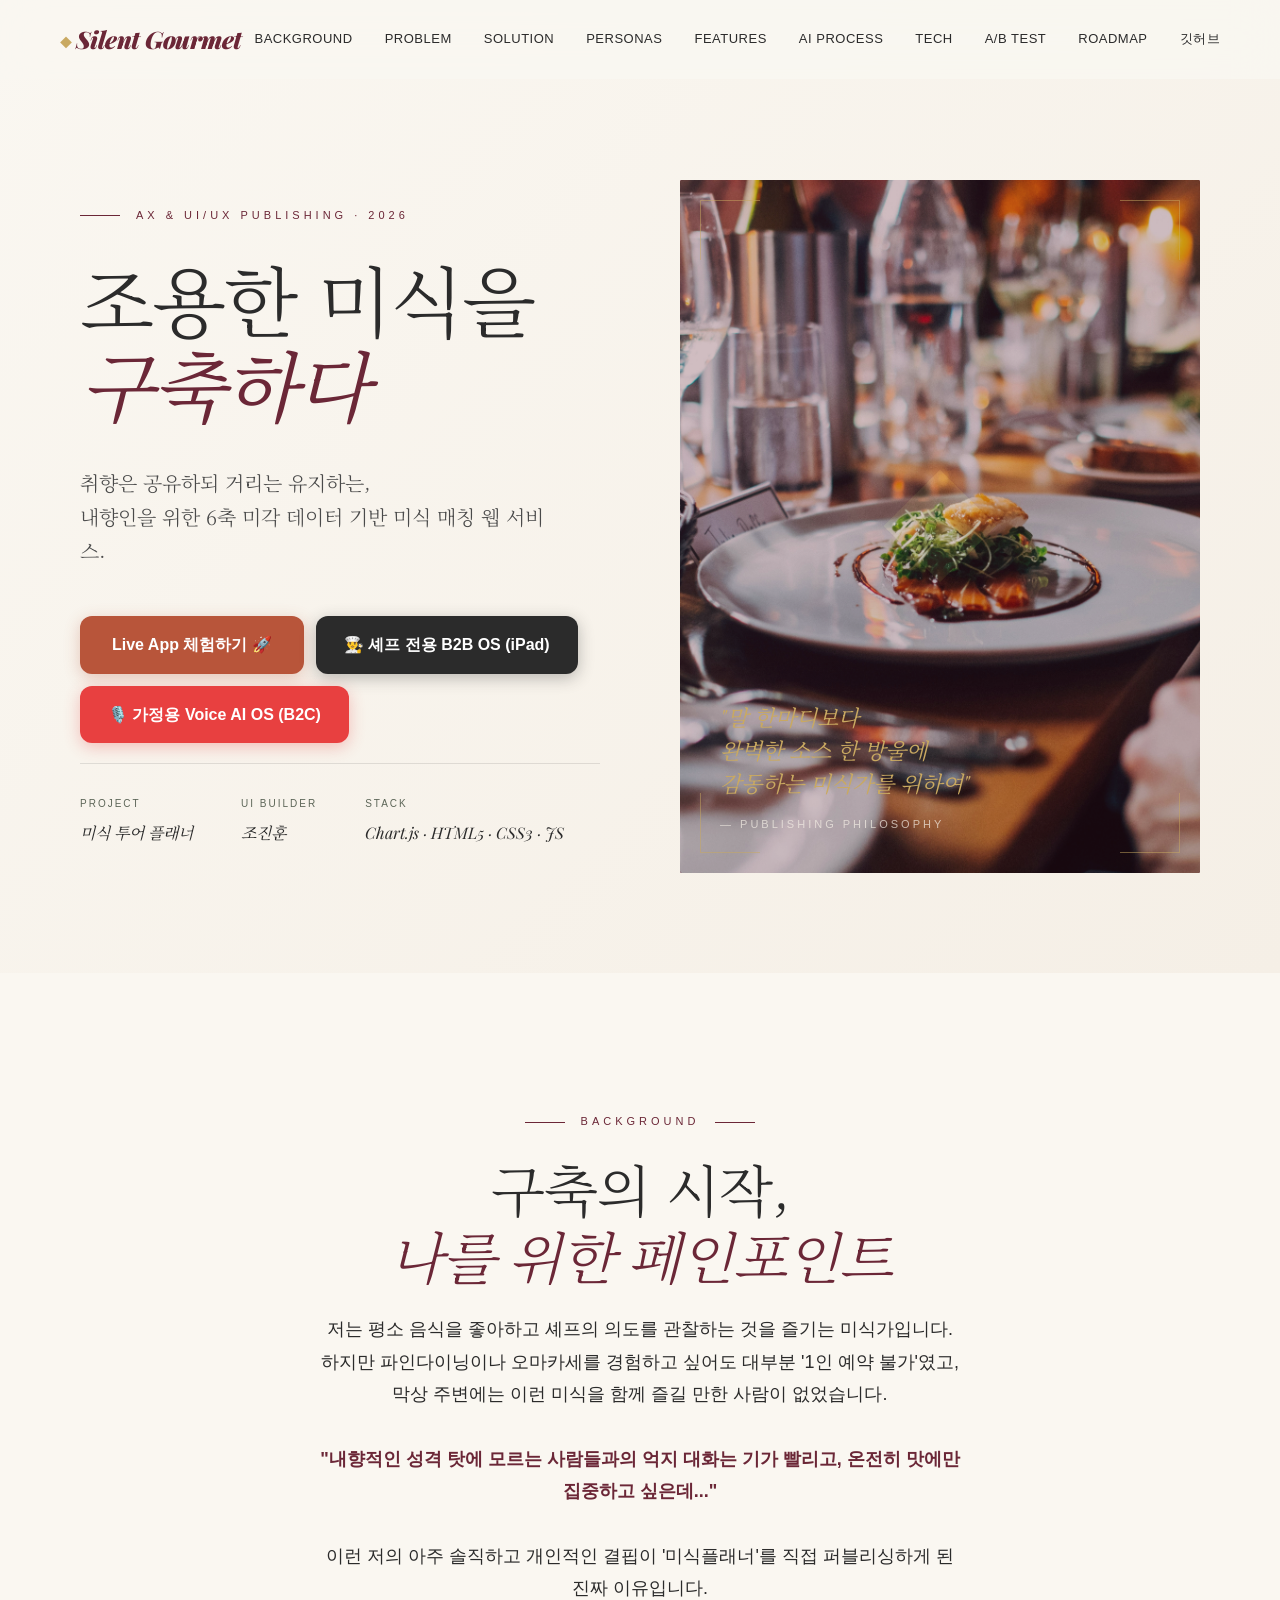
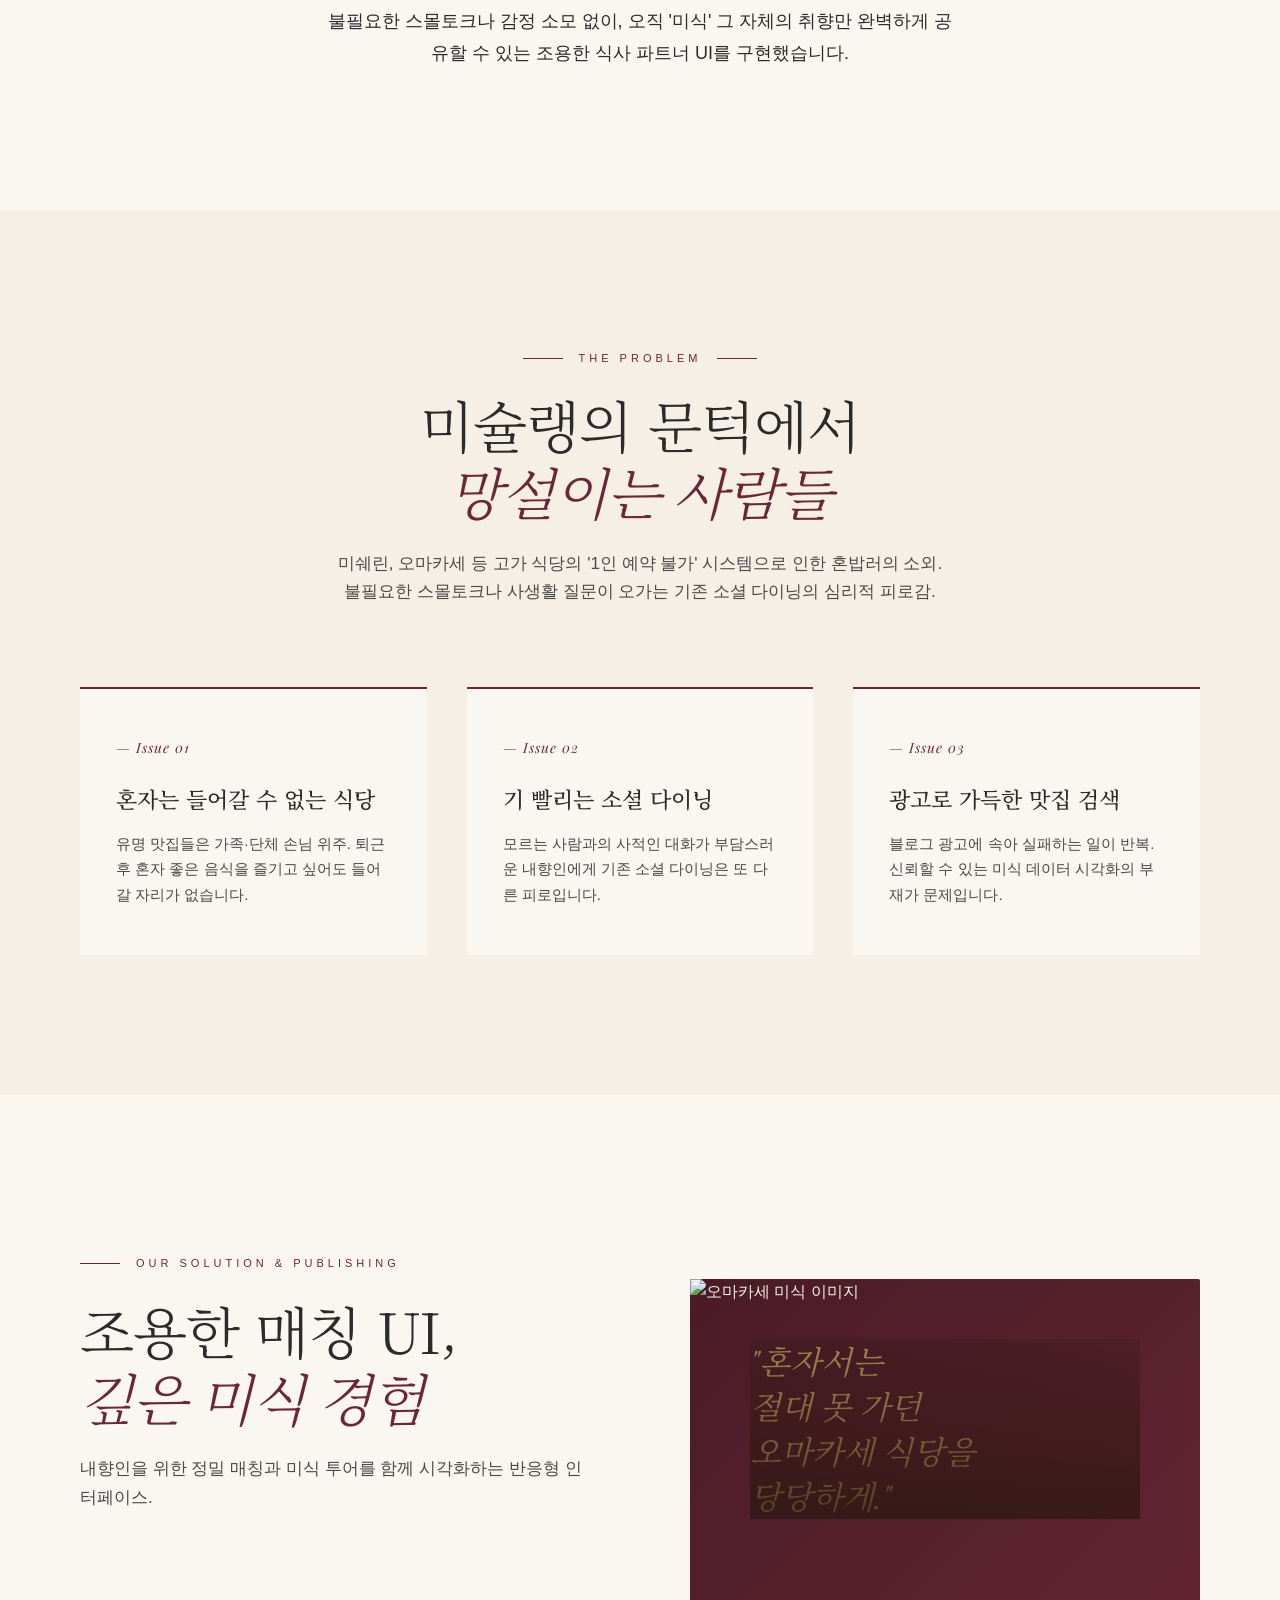
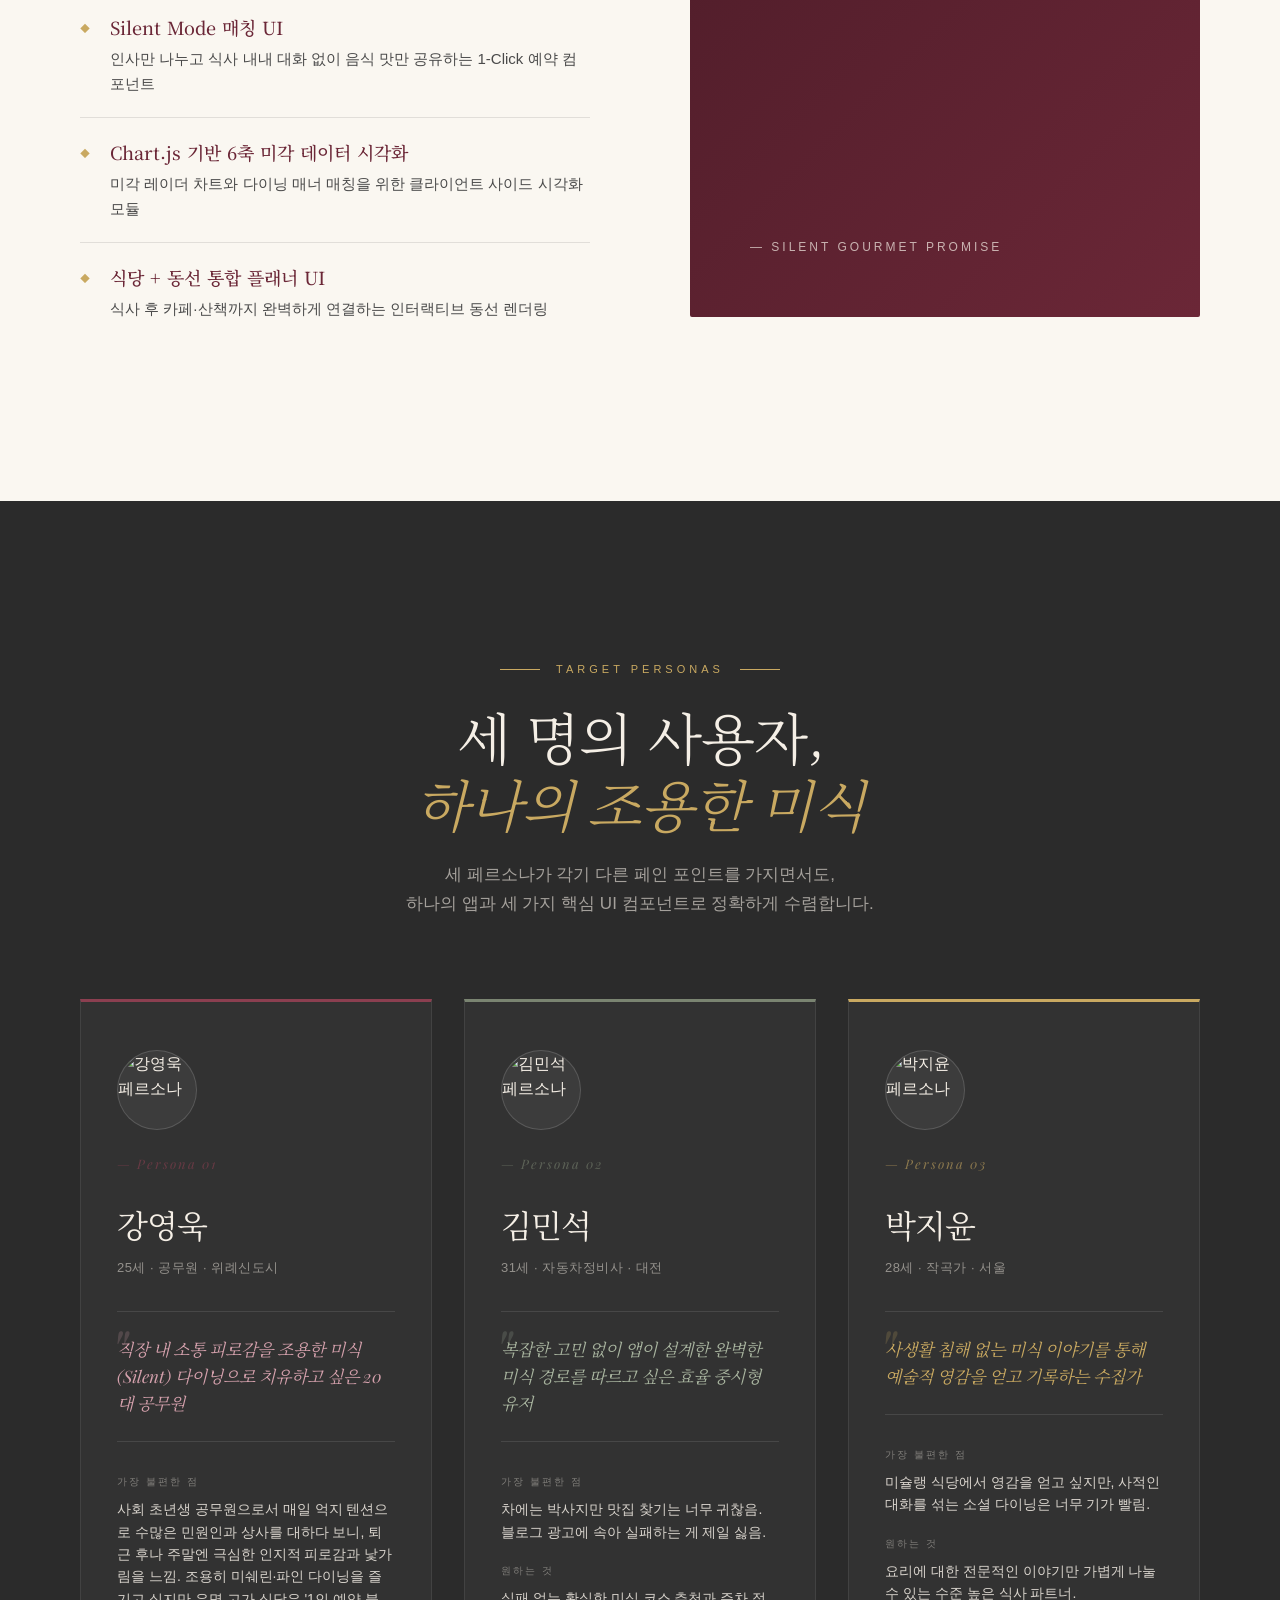
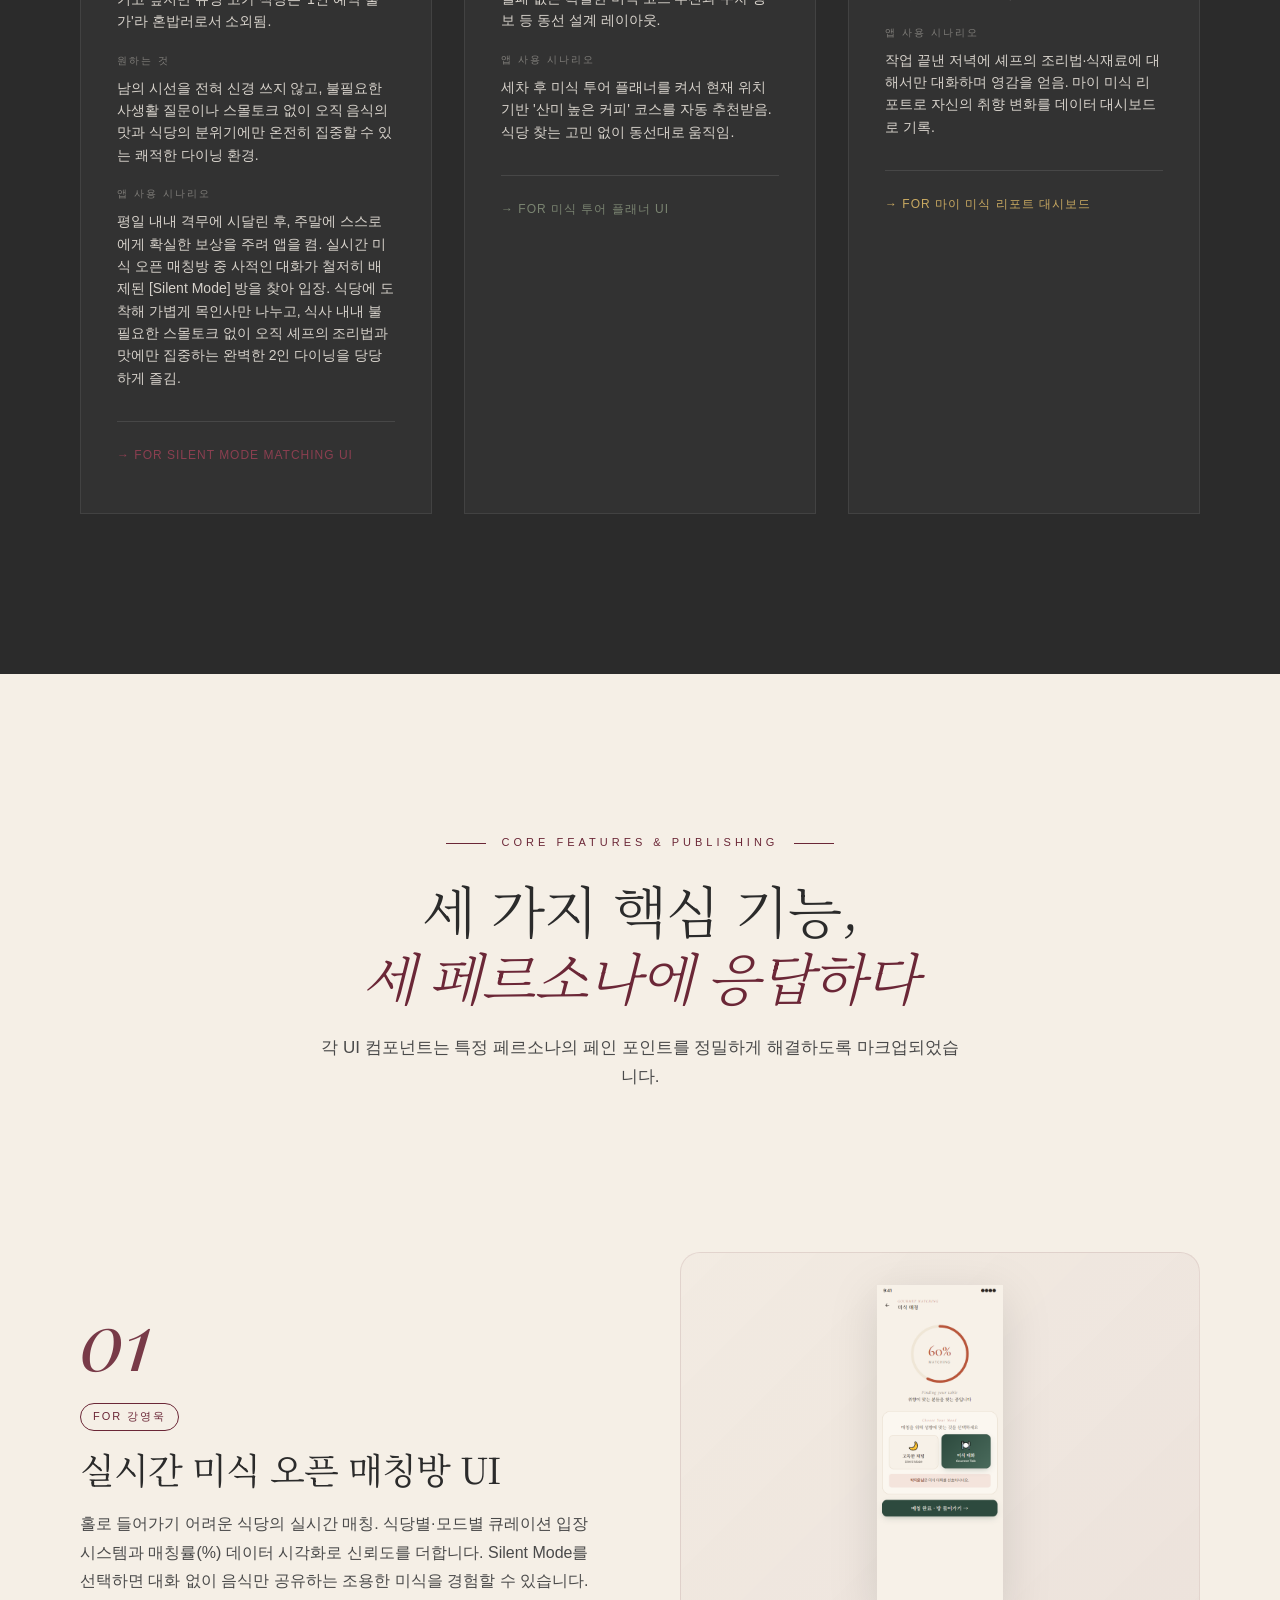
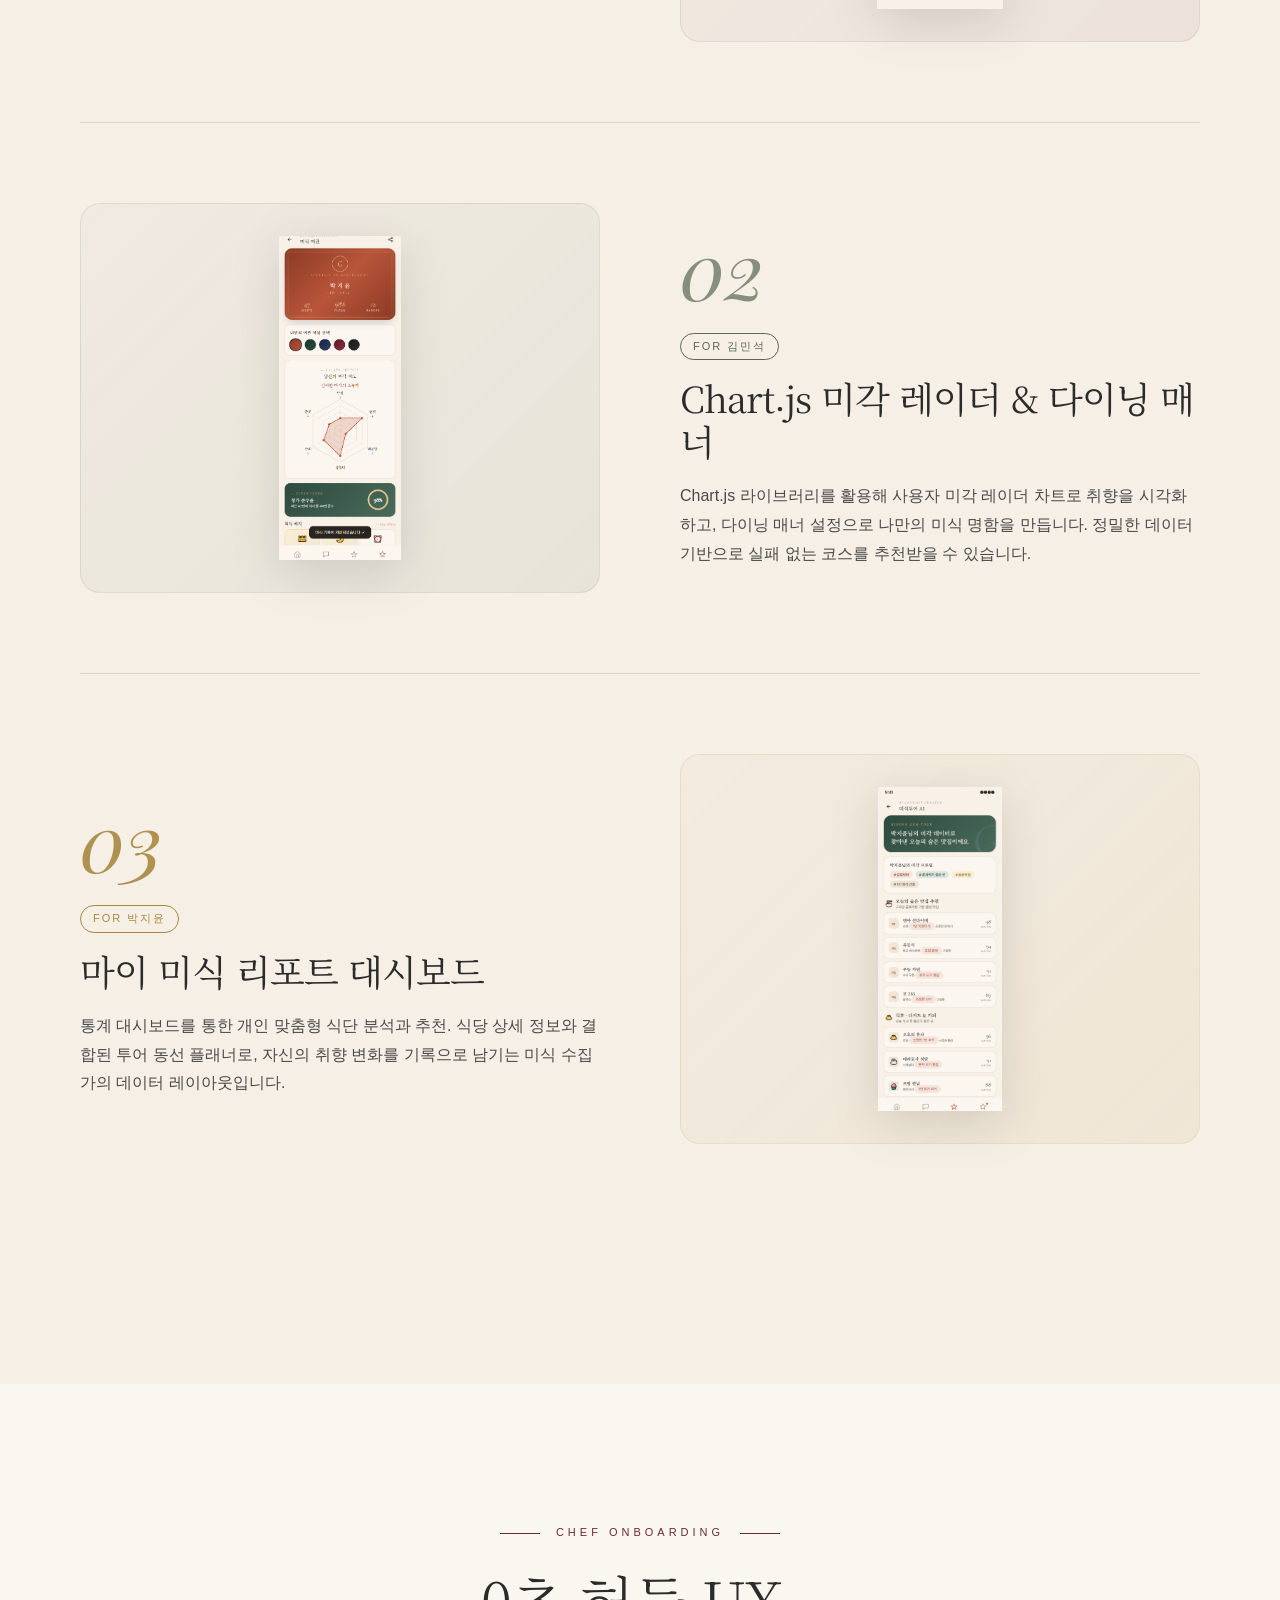
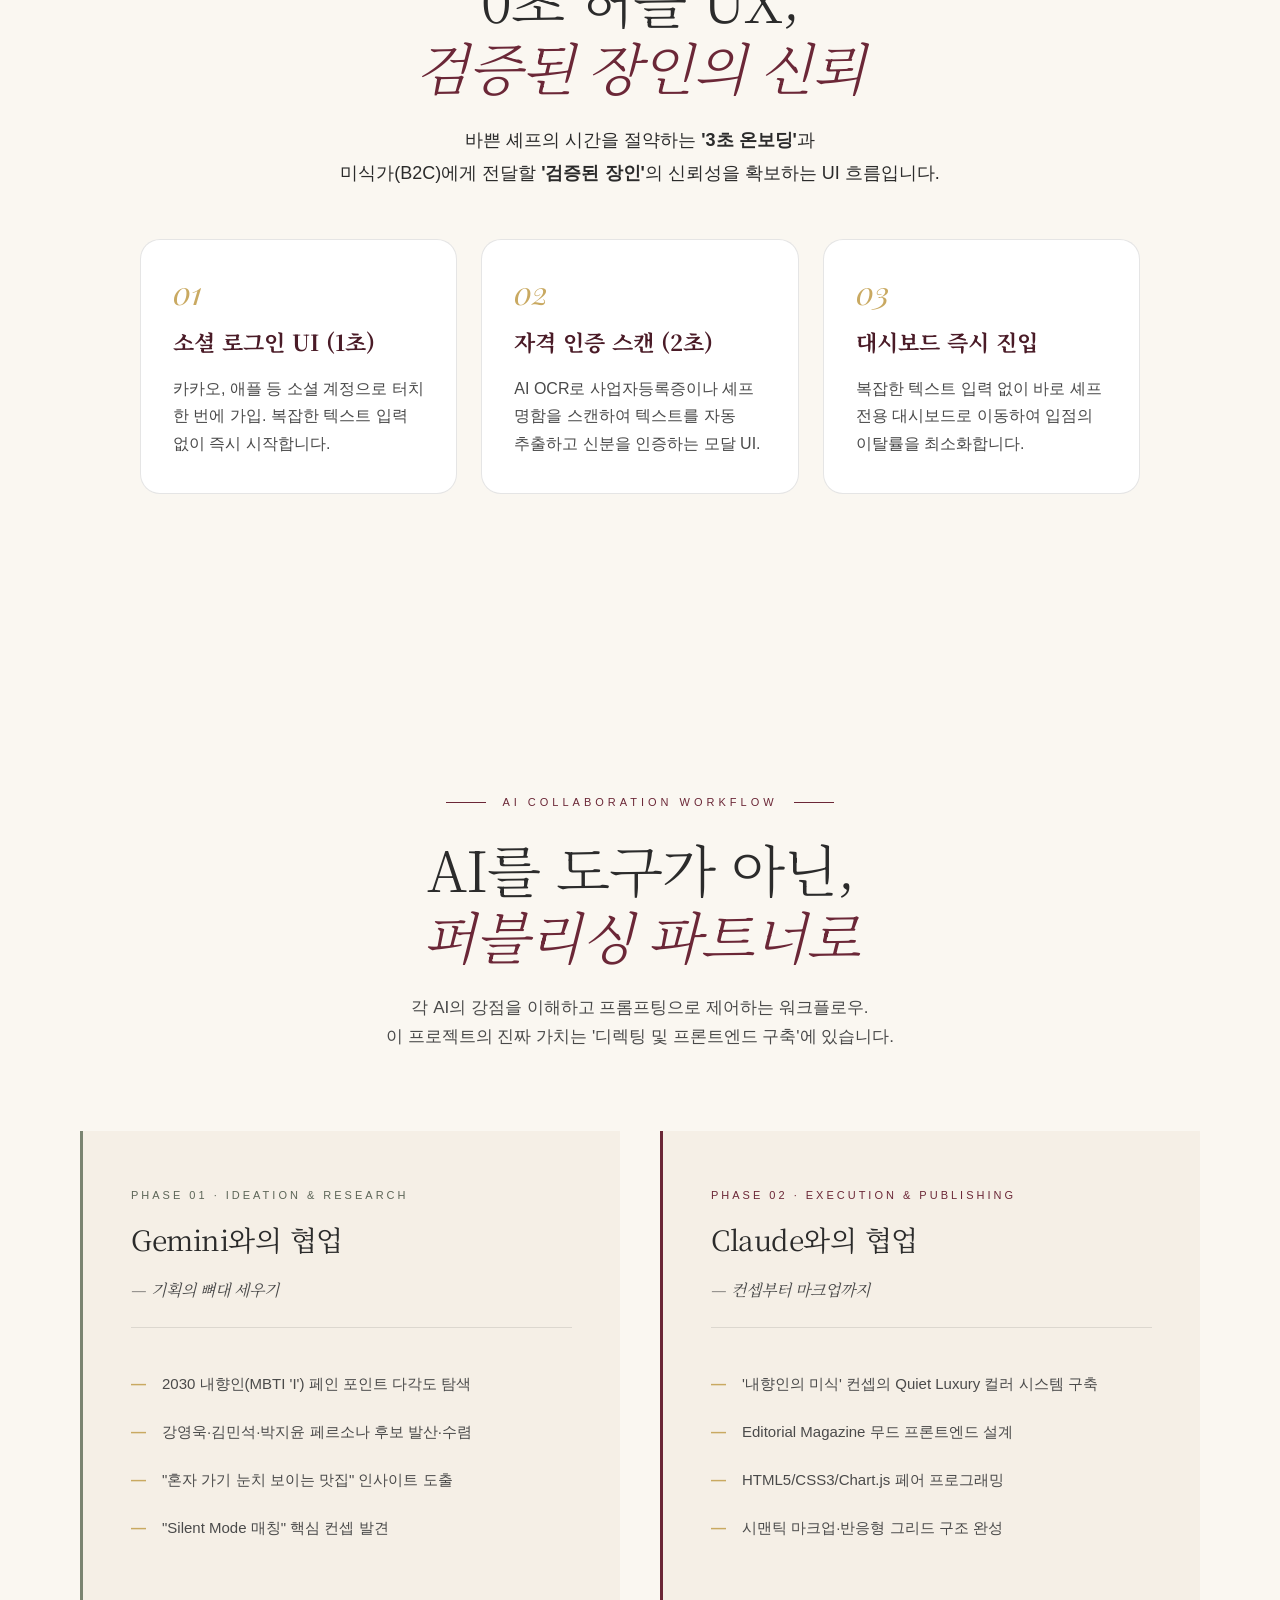
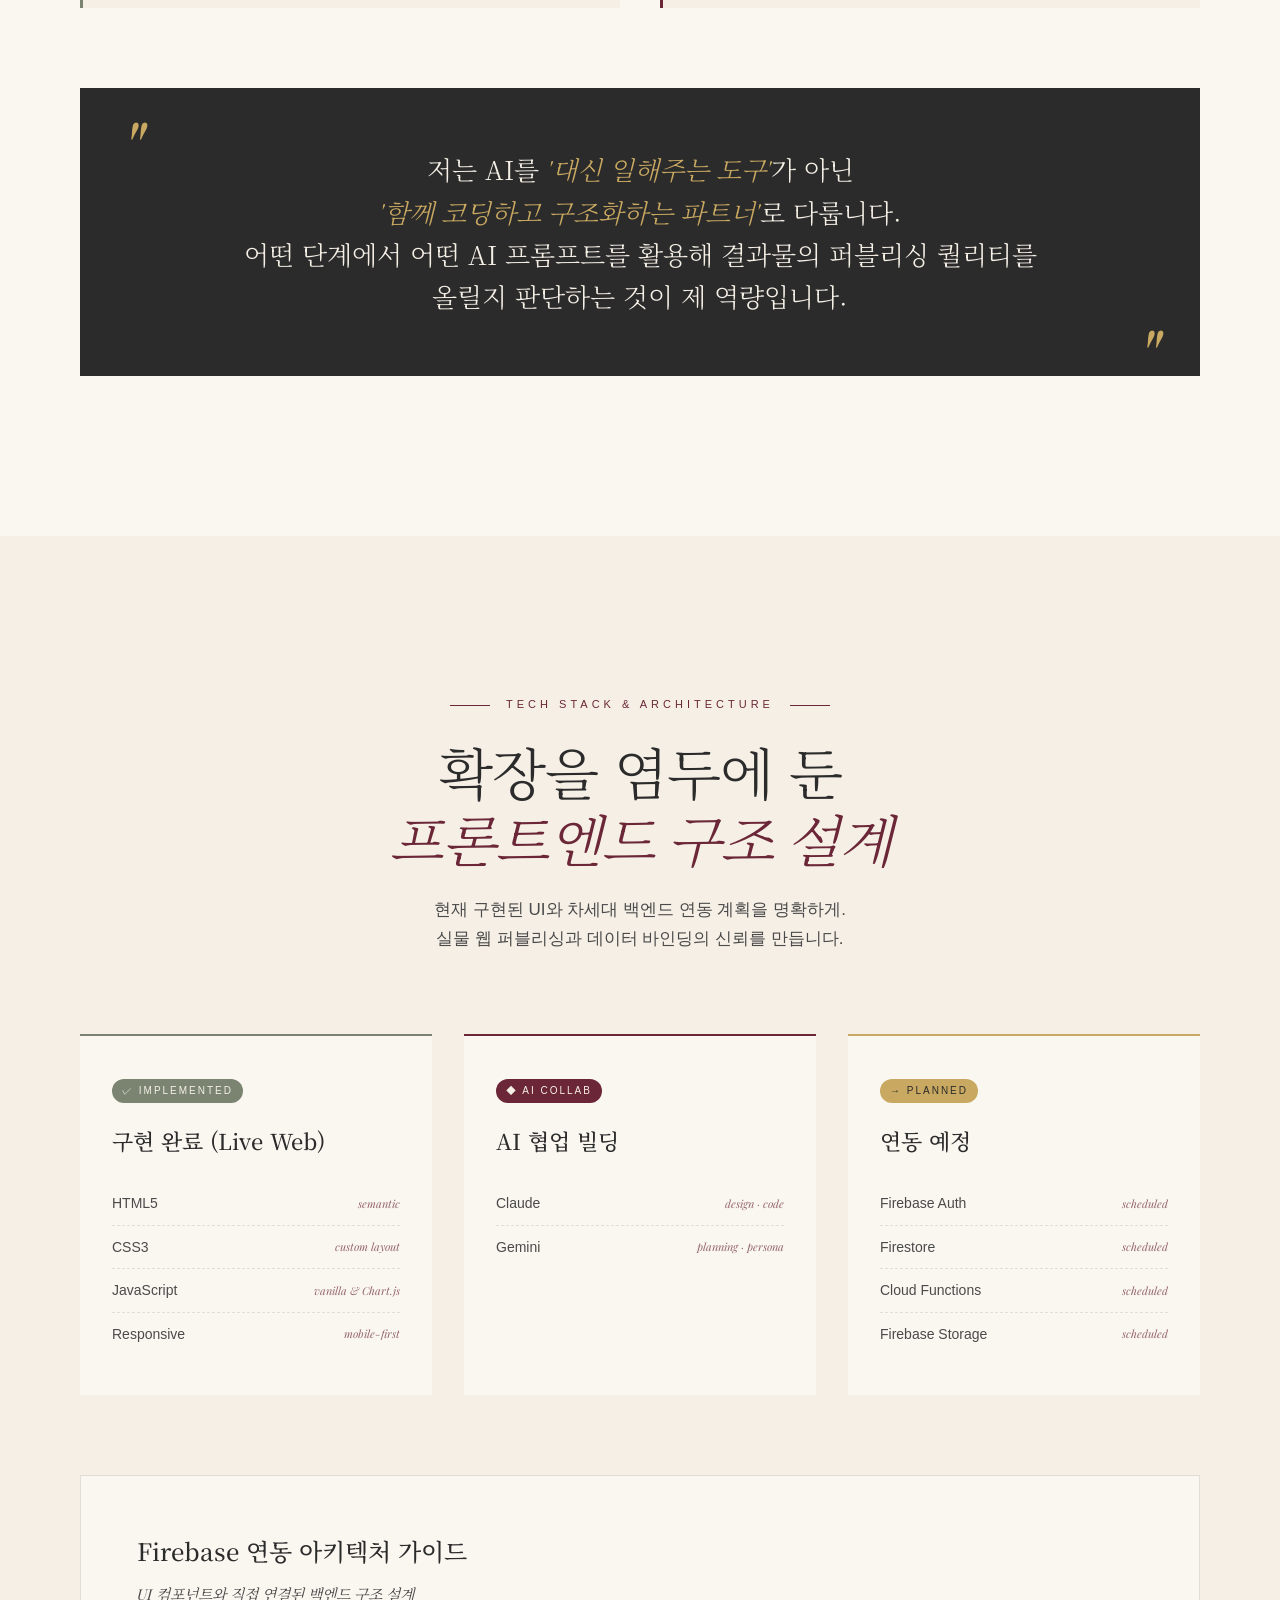
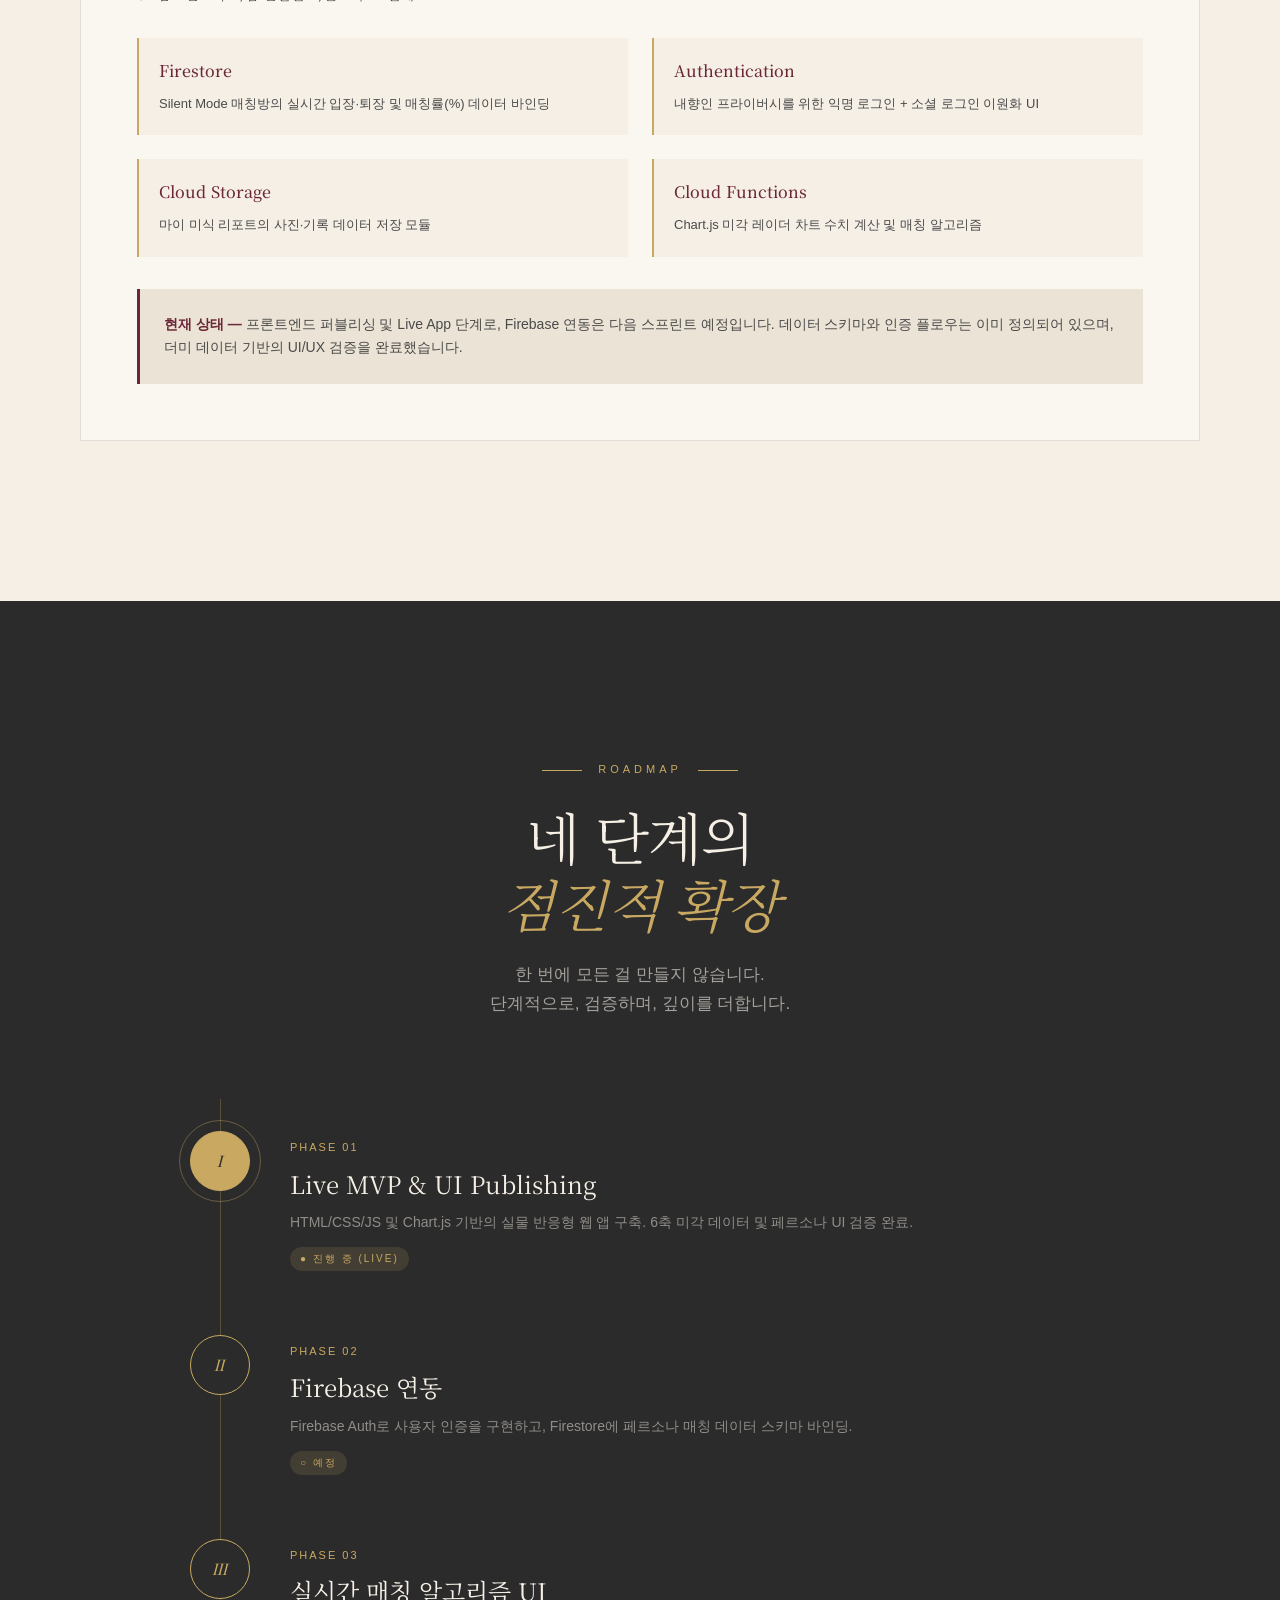
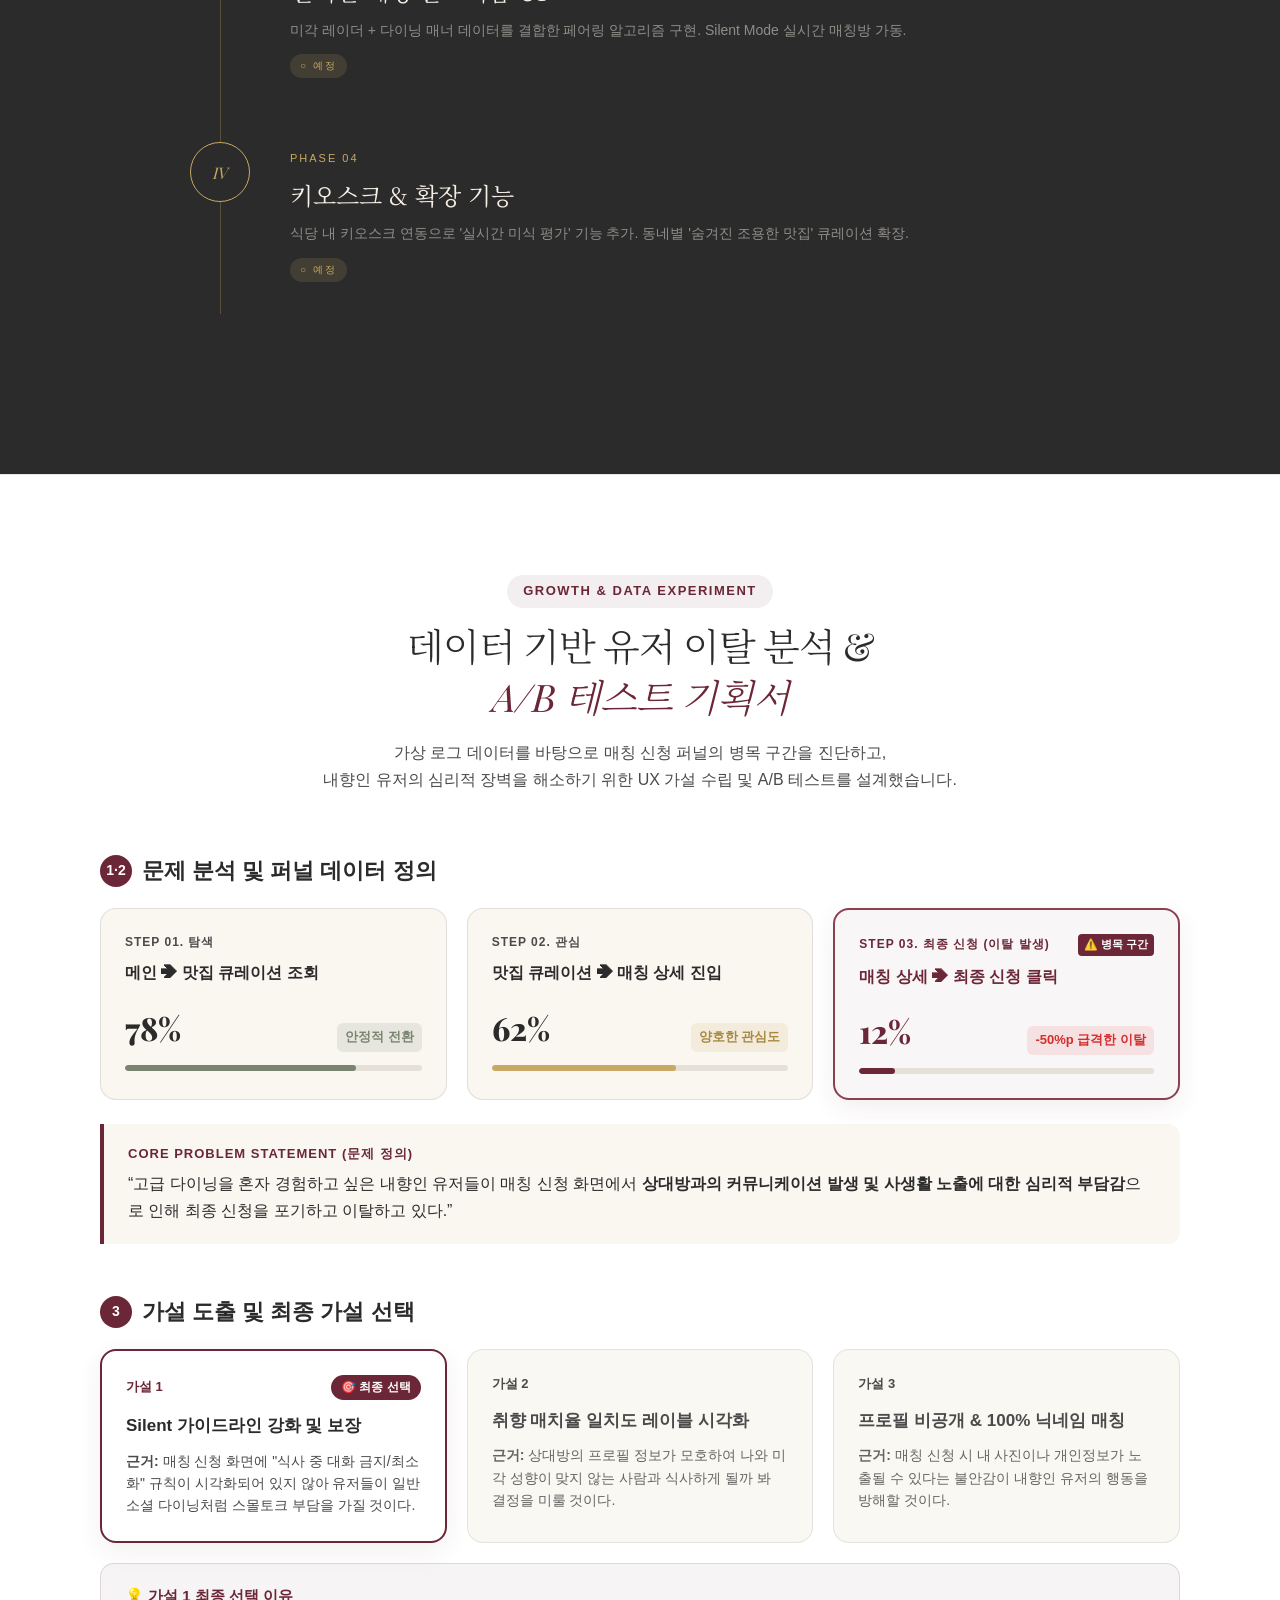
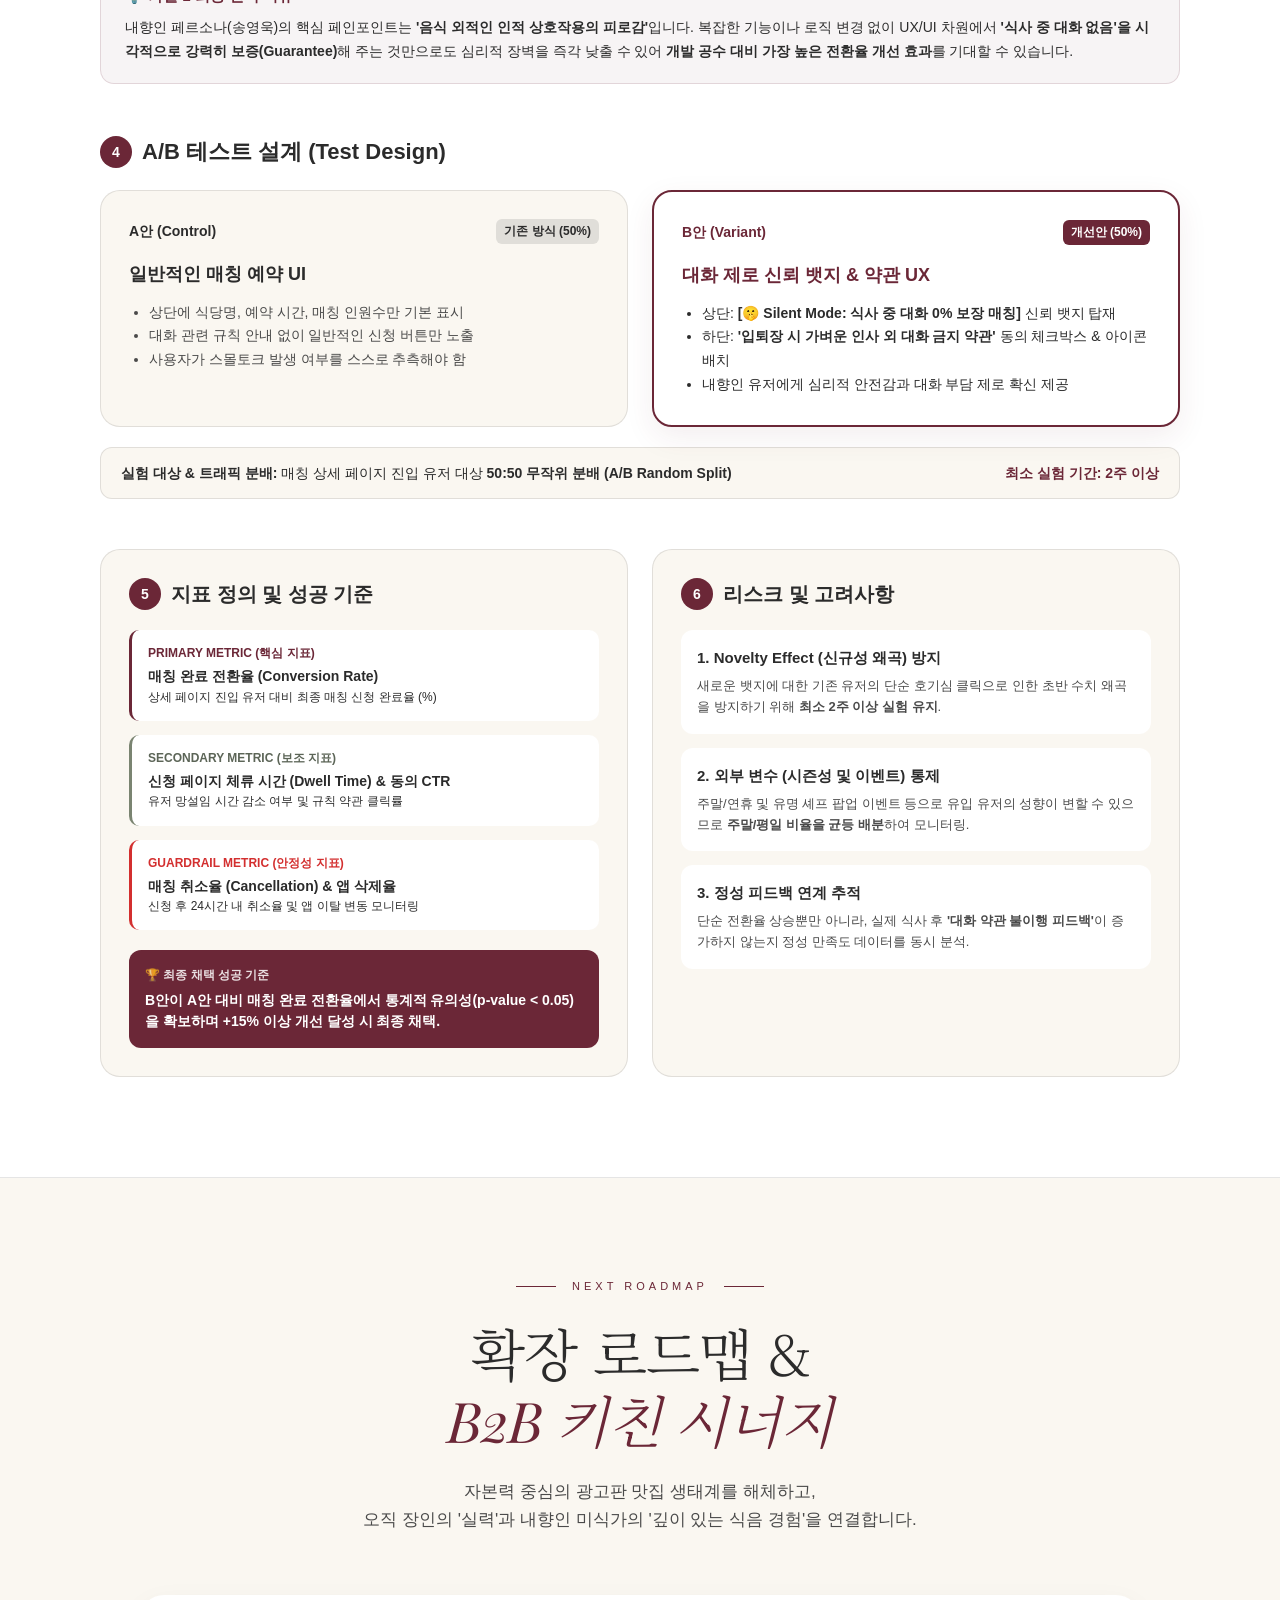
==== commit 9680adba: "Update index.html" ====
--- a/index.html
+++ b/index.html
@@ -26,6 +26,7 @@
         <li><a href="#features">Features</a></li>
         <li><a href="#ai">AI Process</a></li>
         <li><a href="#tech">Tech</a></li>
+        <li><a href="#abtest">A/B Test</a></li>
         <li><a href="#roadmap">Roadmap</a></li>
         <li><a href="https://github.com/wlsgns9607-blip/Gourmet_Planner" target="_blank">깃허브</a></li>
       </ul>
@@ -545,6 +546,253 @@
   </section>
 
   <!-- ====================================
+       DATA ANALYSIS & A/B TEST PLAN
+       ==================================== -->
+  <section class="abtest-section" id="abtest" style="background: #ffffff; padding: 100px 20px; border-top: 1px solid var(--line); border-bottom: 1px solid var(--line);">
+    <div style="max-width: 1080px; margin: 0 auto;">
+      <!-- Header -->
+      <div style="text-align: center; margin-bottom: 60px;">
+        <p class="section-label" style="display: inline-block; padding: 6px 16px; background: rgba(107, 39, 55, 0.08); color: var(--burgundy); border-radius: 100px; font-size: 13px; font-weight: 700; letter-spacing: 1.5px; text-transform: uppercase; margin-bottom: 12px;">Growth &amp; Data Experiment</p>
+        <h2 class="section-title" style="font-family: var(--serif); font-size: 38px; color: var(--charcoal); line-height: 1.35; margin-bottom: 16px;">
+          데이터 기반 유저 이탈 분석 &amp;<br><em style="font-style: italic; color: var(--burgundy);">A/B 테스트 기획서</em>
+        </h2>
+        <p class="section-desc" style="max-width: 720px; margin: 0 auto; font-size: 16px; color: var(--charcoal-soft); line-height: 1.7;">
+          가상 로그 데이터를 바탕으로 매칭 신청 퍼널의 병목 구간을 진단하고,<br>
+          내향인 유저의 심리적 장벽을 해소하기 위한 UX 가설 수립 및 A/B 테스트를 설계했습니다.
+        </p>
+      </div>
+
+      <!-- 1. 문제 선택 & 2. 문제 분석 및 정의 (Funnel Drop-off Analysis) -->
+      <div style="margin-bottom: 50px;">
+        <div style="display: flex; align-items: center; gap: 10px; margin-bottom: 20px;">
+          <span style="display: inline-flex; align-items: center; justify-content: center; width: 32px; height: 32px; background: var(--burgundy); color: #fff; border-radius: 50%; font-size: 14px; font-weight: 700;">1·2</span>
+          <h3 style="font-size: 22px; font-weight: 700; color: var(--charcoal);">문제 분석 및 퍼널 데이터 정의</h3>
+        </div>
+
+        <!-- Funnel Step Cards -->
+        <div style="display: grid; grid-template-columns: repeat(auto-fit, minmax(280px, 1fr)); gap: 20px; margin-bottom: 24px;">
+          <!-- Step 1 -->
+          <div style="background: var(--paper); border: 1px solid var(--line); border-radius: 16px; padding: 24px; position: relative;">
+            <div style="font-size: 12px; font-weight: 700; color: var(--charcoal-soft); text-transform: uppercase; letter-spacing: 1px; margin-bottom: 8px;">Step 01. 탐색</div>
+            <div style="font-size: 16px; font-weight: 700; color: var(--charcoal); margin-bottom: 16px;">메인 ➔ 맛집 큐레이션 조회</div>
+            <div style="display: flex; align-items: baseline; justify-content: space-between;">
+              <span style="font-size: 32px; font-weight: 800; color: var(--charcoal); font-family: var(--serif);">78%</span>
+              <span style="font-size: 13px; color: var(--sage); font-weight: 600; background: rgba(122, 132, 113, 0.15); padding: 4px 8px; border-radius: 6px;">안정적 전환</span>
+            </div>
+            <!-- Progress Bar -->
+            <div style="width: 100%; height: 6px; background: #e5e0d8; border-radius: 3px; margin-top: 12px; overflow: hidden;">
+              <div style="width: 78%; height: 100%; background: var(--sage); border-radius: 3px;"></div>
+            </div>
+          </div>
+
+          <!-- Step 2 -->
+          <div style="background: var(--paper); border: 1px solid var(--line); border-radius: 16px; padding: 24px; position: relative;">
+            <div style="font-size: 12px; font-weight: 700; color: var(--charcoal-soft); text-transform: uppercase; letter-spacing: 1px; margin-bottom: 8px;">Step 02. 관심</div>
+            <div style="font-size: 16px; font-weight: 700; color: var(--charcoal); margin-bottom: 16px;">맛집 큐레이션 ➔ 매칭 상세 진입</div>
+            <div style="display: flex; align-items: baseline; justify-content: space-between;">
+              <span style="font-size: 32px; font-weight: 800; color: var(--charcoal); font-family: var(--serif);">62%</span>
+              <span style="font-size: 13px; color: var(--gold-deep); font-weight: 600; background: rgba(201, 169, 97, 0.15); padding: 4px 8px; border-radius: 6px;">양호한 관심도</span>
+            </div>
+            <!-- Progress Bar -->
+            <div style="width: 100%; height: 6px; background: #e5e0d8; border-radius: 3px; margin-top: 12px; overflow: hidden;">
+              <div style="width: 62%; height: 100%; background: var(--gold); border-radius: 3px;"></div>
+            </div>
+          </div>
+
+          <!-- Step 3: Bottle Neck -->
+          <div style="background: rgba(107, 39, 55, 0.04); border: 2px solid var(--burgundy-light); border-radius: 16px; padding: 24px; position: relative; box-shadow: 0 8px 24px rgba(107, 39, 55, 0.08);">
+            <div style="display: flex; justify-content: space-between; align-items: center; margin-bottom: 8px;">
+              <span style="font-size: 12px; font-weight: 700; color: var(--burgundy); text-transform: uppercase; letter-spacing: 1px;">Step 03. 최종 신청 (이탈 발생)</span>
+              <span style="font-size: 11px; background: var(--burgundy); color: #fff; padding: 2px 6px; border-radius: 4px; font-weight: 700;">⚠️ 병목 구간</span>
+            </div>
+            <div style="font-size: 16px; font-weight: 700; color: var(--burgundy); margin-bottom: 16px;">매칭 상세 ➔ 최종 신청 클릭</div>
+            <div style="display: flex; align-items: baseline; justify-content: space-between;">
+              <span style="font-size: 32px; font-weight: 800; color: var(--burgundy); font-family: var(--serif);">12%</span>
+              <span style="font-size: 13px; color: #d32f2f; font-weight: 700; background: rgba(211, 47, 47, 0.1); padding: 4px 8px; border-radius: 6px;">-50%p 급격한 이탈</span>
+            </div>
+            <!-- Progress Bar -->
+            <div style="width: 100%; height: 6px; background: #e5e0d8; border-radius: 3px; margin-top: 12px; overflow: hidden;">
+              <div style="width: 12%; height: 100%; background: var(--burgundy); border-radius: 3px;"></div>
+            </div>
+          </div>
+        </div>
+
+        <!-- Problem Statement Box -->
+        <div style="background: #FAF7F1; border-left: 4px solid var(--burgundy); border-radius: 0 12px 12px 0; padding: 20px 24px;">
+          <div style="font-size: 13px; font-weight: 700; color: var(--burgundy); text-transform: uppercase; letter-spacing: 1px; margin-bottom: 6px;">Core Problem Statement (문제 정의)</div>
+          <p style="font-size: 16px; color: var(--charcoal); line-height: 1.65; font-weight: 500; margin: 0;">
+            “고급 다이닝을 혼자 경험하고 싶은 내향인 유저들이 매칭 신청 화면에서 <strong>상대방과의 커뮤니케이션 발생 및 사생활 노출에 대한 심리적 부담감</strong>으로 인해 최종 신청을 포기하고 이탈하고 있다.”
+          </p>
+        </div>
+      </div>
+
+      <!-- 3. 가설 도출 및 선택 -->
+      <div style="margin-bottom: 50px;">
+        <div style="display: flex; align-items: center; gap: 10px; margin-bottom: 20px;">
+          <span style="display: inline-flex; align-items: center; justify-content: center; width: 32px; height: 32px; background: var(--burgundy); color: #fff; border-radius: 50%; font-size: 14px; font-weight: 700;">3</span>
+          <h3 style="font-size: 22px; font-weight: 700; color: var(--charcoal);">가설 도출 및 최종 가설 선택</h3>
+        </div>
+
+        <!-- 3 Hypotheses Cards Grid -->
+        <div style="display: grid; grid-template-columns: repeat(auto-fit, minmax(300px, 1fr)); gap: 20px; margin-bottom: 20px;">
+          <!-- Hypothesis 1 (Selected) -->
+          <div style="background: #ffffff; border: 2px solid var(--burgundy); border-radius: 16px; padding: 24px; position: relative; box-shadow: 0 8px 24px rgba(107, 39, 55, 0.08);">
+            <div style="display: flex; justify-content: space-between; align-items: center; margin-bottom: 12px;">
+              <span style="font-size: 13px; font-weight: 800; color: var(--burgundy);">가설 1</span>
+              <span style="background: var(--burgundy); color: #fff; font-size: 12px; font-weight: 700; padding: 3px 10px; border-radius: 100px;">🎯 최종 선택</span>
+            </div>
+            <h4 style="font-size: 17px; font-weight: 700; color: var(--charcoal); margin-bottom: 10px;">Silent 가이드라인 강화 및 보장</h4>
+            <p style="font-size: 14px; color: var(--charcoal-soft); line-height: 1.6; margin-bottom: 0;">
+              <strong>근거:</strong> 매칭 신청 화면에 "식사 중 대화 금지/최소화" 규칙이 시각화되어 있지 않아 유저들이 일반 소셜 다이닝처럼 스몰토크 부담을 가질 것이다.
+            </p>
+          </div>
+
+          <!-- Hypothesis 2 -->
+          <div style="background: var(--paper); border: 1px solid var(--line); border-radius: 16px; padding: 24px; position: relative; opacity: 0.85;">
+            <div style="font-size: 13px; font-weight: 700; color: var(--gray); margin-bottom: 12px;">가설 2</div>
+            <h4 style="font-size: 17px; font-weight: 700; color: var(--charcoal); margin-bottom: 10px;">취향 매치율 일치도 레이블 시각화</h4>
+            <p style="font-size: 14px; color: var(--charcoal-soft); line-height: 1.6; margin-bottom: 0;">
+              <strong>근거:</strong> 상대방의 프로필 정보가 모호하여 나와 미각 성향이 맞지 않는 사람과 식사하게 될까 봐 결정을 미룰 것이다.
+            </p>
+          </div>
+
+          <!-- Hypothesis 3 -->
+          <div style="background: var(--paper); border: 1px solid var(--line); border-radius: 16px; padding: 24px; position: relative; opacity: 0.85;">
+            <div style="font-size: 13px; font-weight: 700; color: var(--gray); margin-bottom: 12px;">가설 3</div>
+            <h4 style="font-size: 17px; font-weight: 700; color: var(--charcoal); margin-bottom: 10px;">프로필 비공개 &amp; 100% 닉네임 매칭</h4>
+            <p style="font-size: 14px; color: var(--charcoal-soft); line-height: 1.6; margin-bottom: 0;">
+              <strong>근거:</strong> 매칭 신청 시 내 사진이나 개인정보가 노출될 수 있다는 불안감이 내향인 유저의 행동을 방해할 것이다.
+            </p>
+          </div>
+        </div>
+
+        <!-- Selection Reason Callout -->
+        <div style="background: rgba(107, 39, 55, 0.05); border: 1px solid rgba(107, 39, 55, 0.15); border-radius: 14px; padding: 20px 24px;">
+          <h4 style="font-size: 15px; font-weight: 700; color: var(--burgundy); margin-bottom: 8px;">💡 가설 1 최종 선택 이유</h4>
+          <p style="font-size: 14px; color: var(--charcoal); line-height: 1.7; margin: 0;">
+            내향인 페르소나(송영욱)의 핵심 페인포인트는 <strong>'음식 외적인 인적 상호작용의 피로감'</strong>입니다. 복잡한 기능이나 로직 변경 없이 UX/UI 차원에서 <strong>'식사 중 대화 없음'을 시각적으로 강력히 보증(Guarantee)</strong>해 주는 것만으로도 심리적 장벽을 즉각 낮출 수 있어 <strong>개발 공수 대비 가장 높은 전환율 개선 효과</strong>를 기대할 수 있습니다.
+          </p>
+        </div>
+      </div>
+
+      <!-- 4. A/B 테스트 설계 -->
+      <div style="margin-bottom: 50px;">
+        <div style="display: flex; align-items: center; gap: 10px; margin-bottom: 20px;">
+          <span style="display: inline-flex; align-items: center; justify-content: center; width: 32px; height: 32px; background: var(--burgundy); color: #fff; border-radius: 50%; font-size: 14px; font-weight: 700;">4</span>
+          <h3 style="font-size: 22px; font-weight: 700; color: var(--charcoal);">A/B 테스트 설계 (Test Design)</h3>
+        </div>
+
+        <!-- A/B Comparison Cards -->
+        <div style="display: grid; grid-template-columns: repeat(auto-fit, minmax(320px, 1fr)); gap: 24px; margin-bottom: 20px;">
+          <!-- A Variant (Control) -->
+          <div style="background: var(--paper); border: 1px solid var(--line); border-radius: 20px; padding: 28px;">
+            <div style="display: flex; justify-content: space-between; align-items: center; margin-bottom: 16px;">
+              <span style="font-size: 14px; font-weight: 800; color: var(--gray);">A안 (Control)</span>
+              <span style="font-size: 12px; background: #e0ded9; color: var(--charcoal); padding: 3px 8px; border-radius: 6px; font-weight: 600;">기존 방식 (50%)</span>
+            </div>
+            <h4 style="font-size: 18px; font-weight: 700; color: var(--charcoal); margin-bottom: 12px;">일반적인 매칭 예약 UI</h4>
+            <ul style="list-style-type: disc; margin-left: 20px; font-size: 14px; color: var(--charcoal-soft); line-height: 1.7;">
+              <li>상단에 식당명, 예약 시간, 매칭 인원수만 기본 표시</li>
+              <li>대화 관련 규칙 안내 없이 일반적인 신청 버튼만 노출</li>
+              <li>사용자가 스몰토크 발생 여부를 스스로 추측해야 함</li>
+            </ul>
+          </div>
+
+          <!-- B Variant (Variant) -->
+          <div style="background: #ffffff; border: 2px solid var(--burgundy); border-radius: 20px; padding: 28px; box-shadow: 0 10px 30px rgba(107, 39, 55, 0.08);">
+            <div style="display: flex; justify-content: space-between; align-items: center; margin-bottom: 16px;">
+              <span style="font-size: 14px; font-weight: 800; color: var(--burgundy);">B안 (Variant)</span>
+              <span style="font-size: 12px; background: var(--burgundy); color: #fff; padding: 3px 8px; border-radius: 6px; font-weight: 700;">개선안 (50%)</span>
+            </div>
+            <h4 style="font-size: 18px; font-weight: 700; color: var(--burgundy); margin-bottom: 12px;">대화 제로 신뢰 뱃지 &amp; 약관 UX</h4>
+            <ul style="list-style-type: disc; margin-left: 20px; font-size: 14px; color: var(--charcoal); line-height: 1.7;">
+              <li>상단: <strong>[🤫 Silent Mode: 식사 중 대화 0% 보장 매칭]</strong> 신뢰 뱃지 탑재</li>
+              <li>하단: <strong>'입퇴장 시 가벼운 인사 외 대화 금지 약관'</strong> 동의 체크박스 &amp; 아이콘 배치</li>
+              <li>내향인 유저에게 심리적 안전감과 대화 부담 제로 확신 제공</li>
+            </ul>
+          </div>
+        </div>
+
+        <!-- Traffic Allocation Note -->
+        <div style="display: flex; align-items: center; justify-content: space-between; flex-wrap: wrap; gap: 10px; background: var(--paper); border: 1px solid var(--line); border-radius: 12px; padding: 14px 20px; font-size: 14px; color: var(--charcoal);">
+          <span><strong>실험 대상 &amp; 트래픽 분배:</strong> 매칭 상세 페이지 진입 유저 대상 <strong>50:50 무작위 분배 (A/B Random Split)</strong></span>
+          <span style="font-weight: 600; color: var(--burgundy);">최소 실험 기간: 2주 이상</span>
+        </div>
+      </div>
+
+      <!-- 5. 지표 정의 및 성공 기준 & 6. 리스크 및 고려사항 -->
+      <div style="display: grid; grid-template-columns: repeat(auto-fit, minmax(320px, 1fr)); gap: 24px;">
+        <!-- Metrics Column -->
+        <div style="background: var(--paper); border: 1px solid var(--line); border-radius: 20px; padding: 28px;">
+          <div style="display: flex; align-items: center; gap: 10px; margin-bottom: 20px;">
+            <span style="display: inline-flex; align-items: center; justify-content: center; width: 32px; height: 32px; background: var(--burgundy); color: #fff; border-radius: 50%; font-size: 14px; font-weight: 700;">5</span>
+            <h3 style="font-size: 20px; font-weight: 700; color: var(--charcoal);">지표 정의 및 성공 기준</h3>
+          </div>
+
+          <div style="display: flex; flex-direction: column; gap: 14px; margin-bottom: 20px;">
+            <div style="background: #fff; padding: 14px 16px; border-radius: 10px; border-left: 3px solid var(--burgundy);">
+              <div style="font-size: 12px; font-weight: 700; color: var(--burgundy); text-transform: uppercase;">Primary Metric (핵심 지표)</div>
+              <div style="font-size: 14px; font-weight: 700; color: var(--charcoal); margin-top: 2px;">매칭 완료 전환율 (Conversion Rate)</div>
+              <div style="font-size: 12px; color: var(--gray);">상세 페이지 진입 유저 대비 최종 매칭 신청 완료율 (%)</div>
+            </div>
+
+            <div style="background: #fff; padding: 14px 16px; border-radius: 10px; border-left: 3px solid var(--sage);">
+              <div style="font-size: 12px; font-weight: 700; color: var(--sage-deep); text-transform: uppercase;">Secondary Metric (보조 지표)</div>
+              <div style="font-size: 14px; font-weight: 700; color: var(--charcoal); margin-top: 2px;">신청 페이지 체류 시간 (Dwell Time) &amp; 동의 CTR</div>
+              <div style="font-size: 12px; color: var(--gray);">유저 망설임 시간 감소 여부 및 규칙 약관 클릭률</div>
+            </div>
+
+            <div style="background: #fff; padding: 14px 16px; border-radius: 10px; border-left: 3px solid #d32f2f;">
+              <div style="font-size: 12px; font-weight: 700; color: #d32f2f; text-transform: uppercase;">Guardrail Metric (안정성 지표)</div>
+              <div style="font-size: 14px; font-weight: 700; color: var(--charcoal); margin-top: 2px;">매칭 취소율 (Cancellation) &amp; 앱 삭제율</div>
+              <div style="font-size: 12px; color: var(--gray);">신청 후 24시간 내 취소율 및 앱 이탈 변동 모니터링</div>
+            </div>
+          </div>
+
+          <!-- Success Criteria Badge -->
+          <div style="background: var(--burgundy); color: #fff; border-radius: 12px; padding: 16px;">
+            <div style="font-size: 12px; font-weight: 700; opacity: 0.85; text-transform: uppercase; margin-bottom: 4px;">🏆 최종 채택 성공 기준</div>
+            <p style="font-size: 14px; line-height: 1.5; margin: 0; font-weight: 600;">
+              B안이 A안 대비 매칭 완료 전환율에서 <strong>통계적 유의성(p-value &lt; 0.05)</strong>을 확보하며 <strong>+15% 이상 개선</strong> 달성 시 최종 채택.
+            </p>
+          </div>
+        </div>
+
+        <!-- Risks Column -->
+        <div style="background: var(--paper); border: 1px solid var(--line); border-radius: 20px; padding: 28px;">
+          <div style="display: flex; align-items: center; gap: 10px; margin-bottom: 20px;">
+            <span style="display: inline-flex; align-items: center; justify-content: center; width: 32px; height: 32px; background: var(--burgundy); color: #fff; border-radius: 50%; font-size: 14px; font-weight: 700;">6</span>
+            <h3 style="font-size: 20px; font-weight: 700; color: var(--charcoal);">리스크 및 고려사항</h3>
+          </div>
+
+          <div style="display: flex; flex-direction: column; gap: 14px;">
+            <div style="background: #fff; padding: 16px; border-radius: 12px;">
+              <h4 style="font-size: 15px; font-weight: 700; color: var(--charcoal); margin-bottom: 6px;">1. Novelty Effect (신규성 왜곡) 방지</h4>
+              <p style="font-size: 13px; color: var(--charcoal-soft); line-height: 1.6; margin: 0;">
+                새로운 뱃지에 대한 기존 유저의 단순 호기심 클릭으로 인한 초반 수치 왜곡을 방지하기 위해 <strong>최소 2주 이상 실험 유지</strong>.
+              </p>
+            </div>
+
+            <div style="background: #fff; padding: 16px; border-radius: 12px;">
+              <h4 style="font-size: 15px; font-weight: 700; color: var(--charcoal); margin-bottom: 6px;">2. 외부 변수 (시즌성 및 이벤트) 통제</h4>
+              <p style="font-size: 13px; color: var(--charcoal-soft); line-height: 1.6; margin: 0;">
+                주말/연휴 및 유명 셰프 팝업 이벤트 등으로 유입 유저의 성향이 변할 수 있으므로 <strong>주말/평일 비율을 균등 배분</strong>하여 모니터링.
+              </p>
+            </div>
+
+            <div style="background: #fff; padding: 16px; border-radius: 12px;">
+              <h4 style="font-size: 15px; font-weight: 700; color: var(--charcoal); margin-bottom: 6px;">3. 정성 피드백 연계 추적</h4>
+              <p style="font-size: 13px; color: var(--charcoal-soft); line-height: 1.6; margin: 0;">
+                단순 전환율 상승뿐만 아니라, 실제 식사 후 <strong>'대화 약관 불이행 피드백'</strong>이 증가하지 않는지 정성 만족도 데이터를 동시 분석.
+              </p>
+            </div>
+          </div>
+        </div>
+      </div>
+    </div>
+  </section>
+
+  <!-- ====================================
        NEXT ROADMAP & B2B SYNERGY
        ==================================== -->
   <section class="next-feature" id="next-feature" style="background: var(--paper); padding: 100px 20px;">
@@ -720,6 +968,7 @@
         <ul>
           <li><a href="#ai">AI Process</a></li>
           <li><a href="#tech">Tech Stack</a></li>
+          <li><a href="#abtest">A/B Test Plan</a></li>
           <li><a href="#roadmap">Roadmap</a></li>
           <li><a href="#">Contact</a></li>
         </ul>
